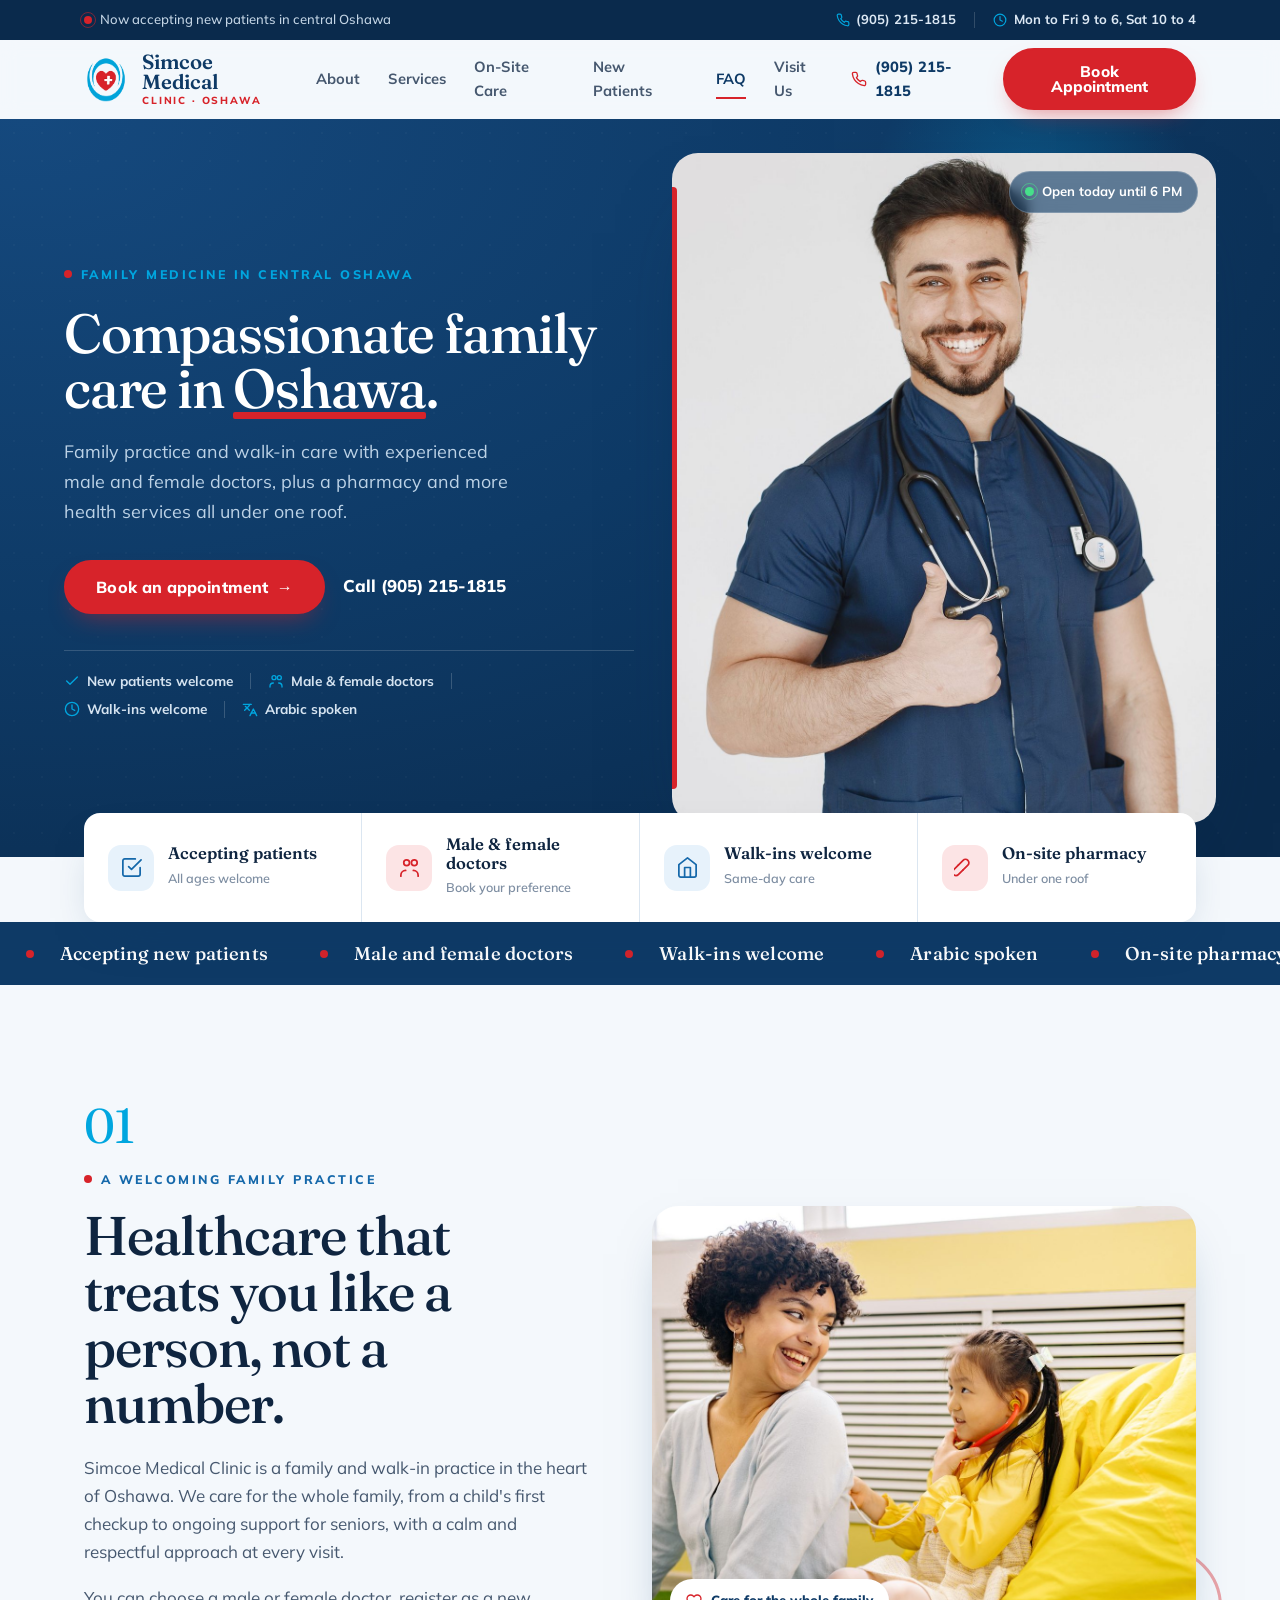
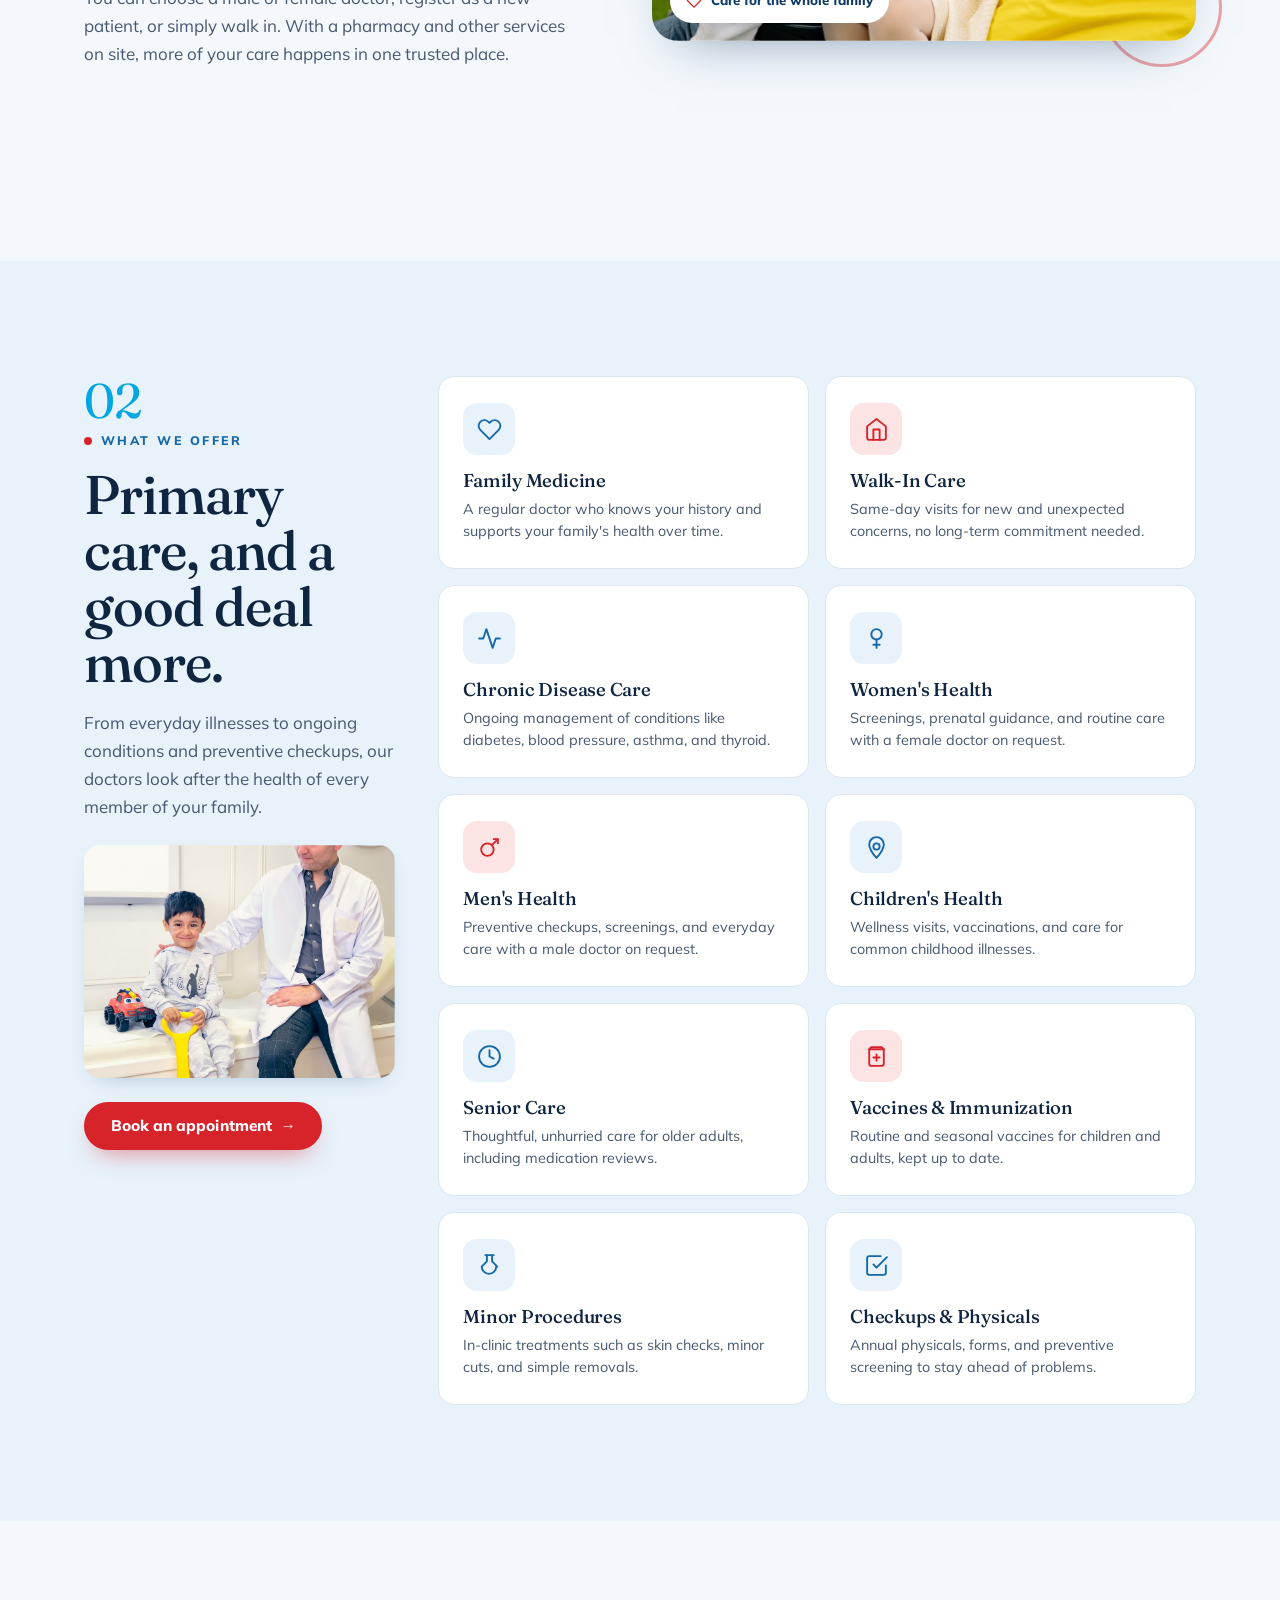
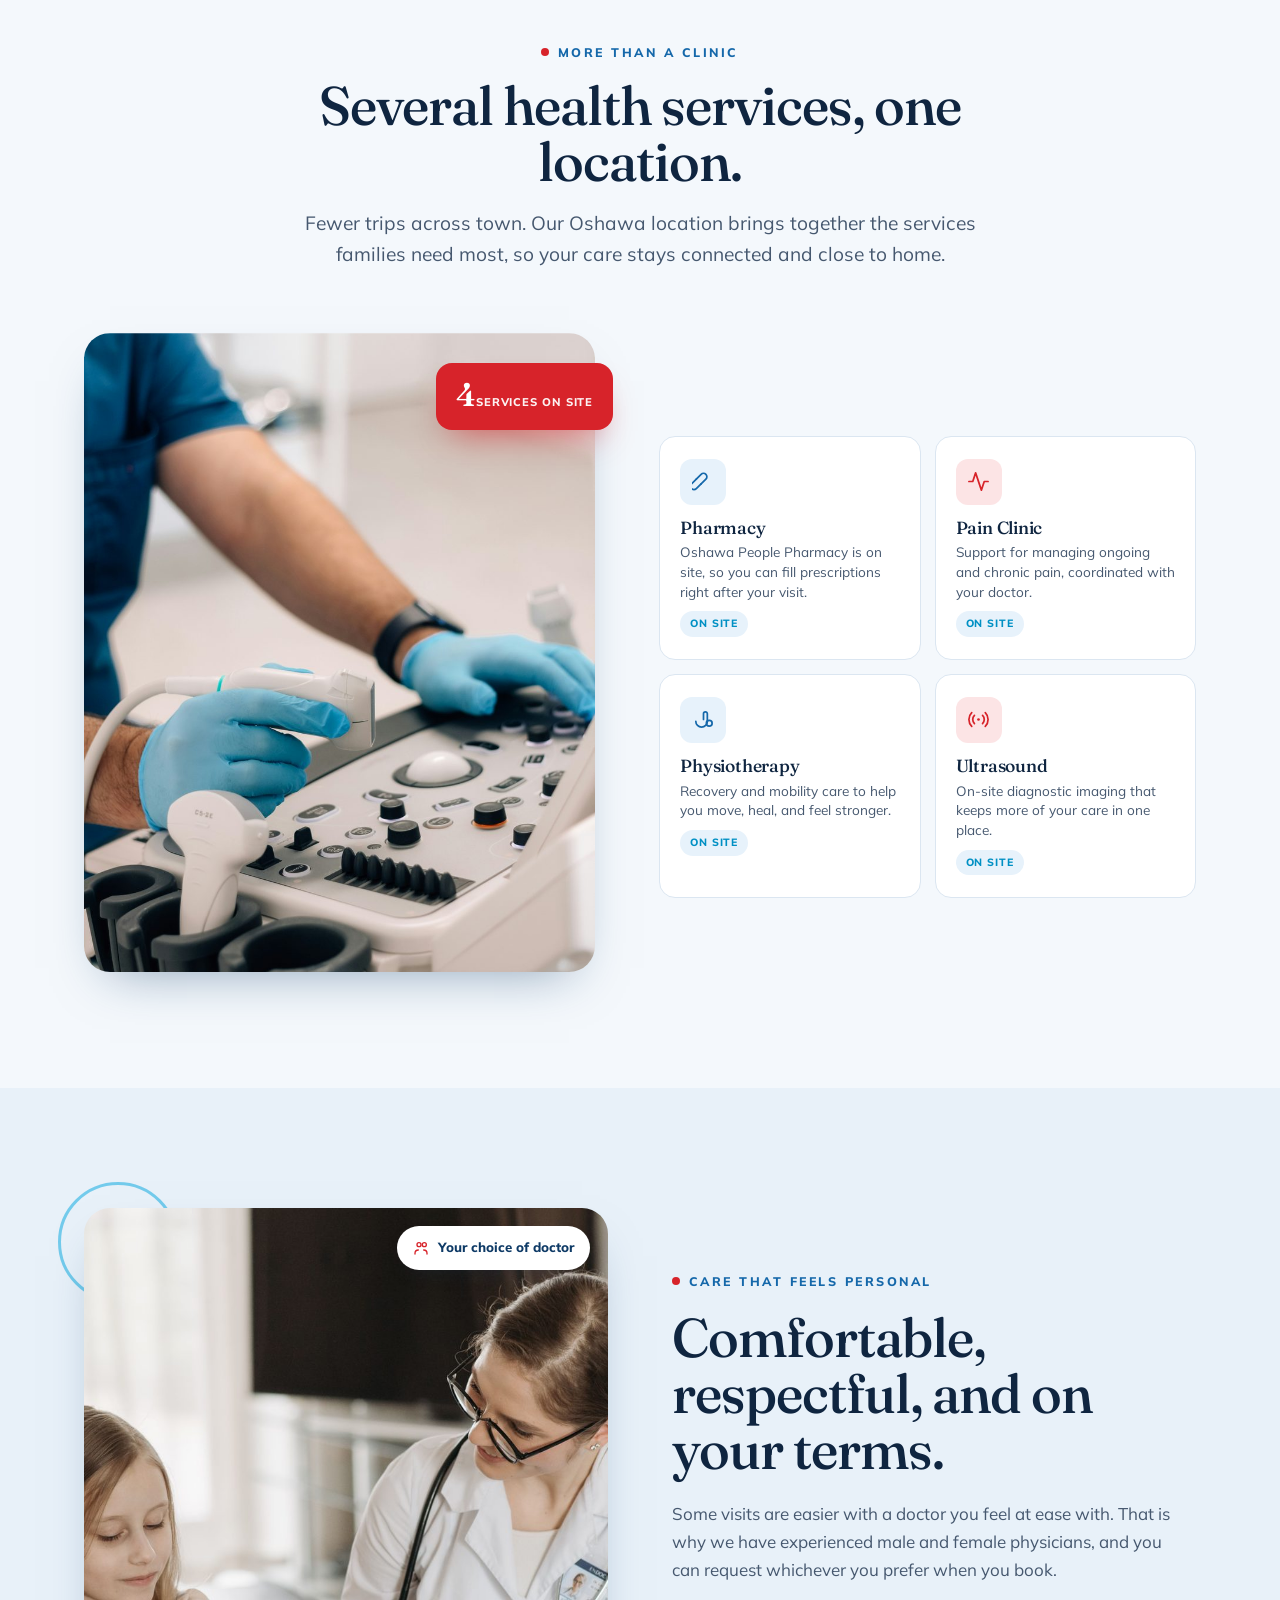
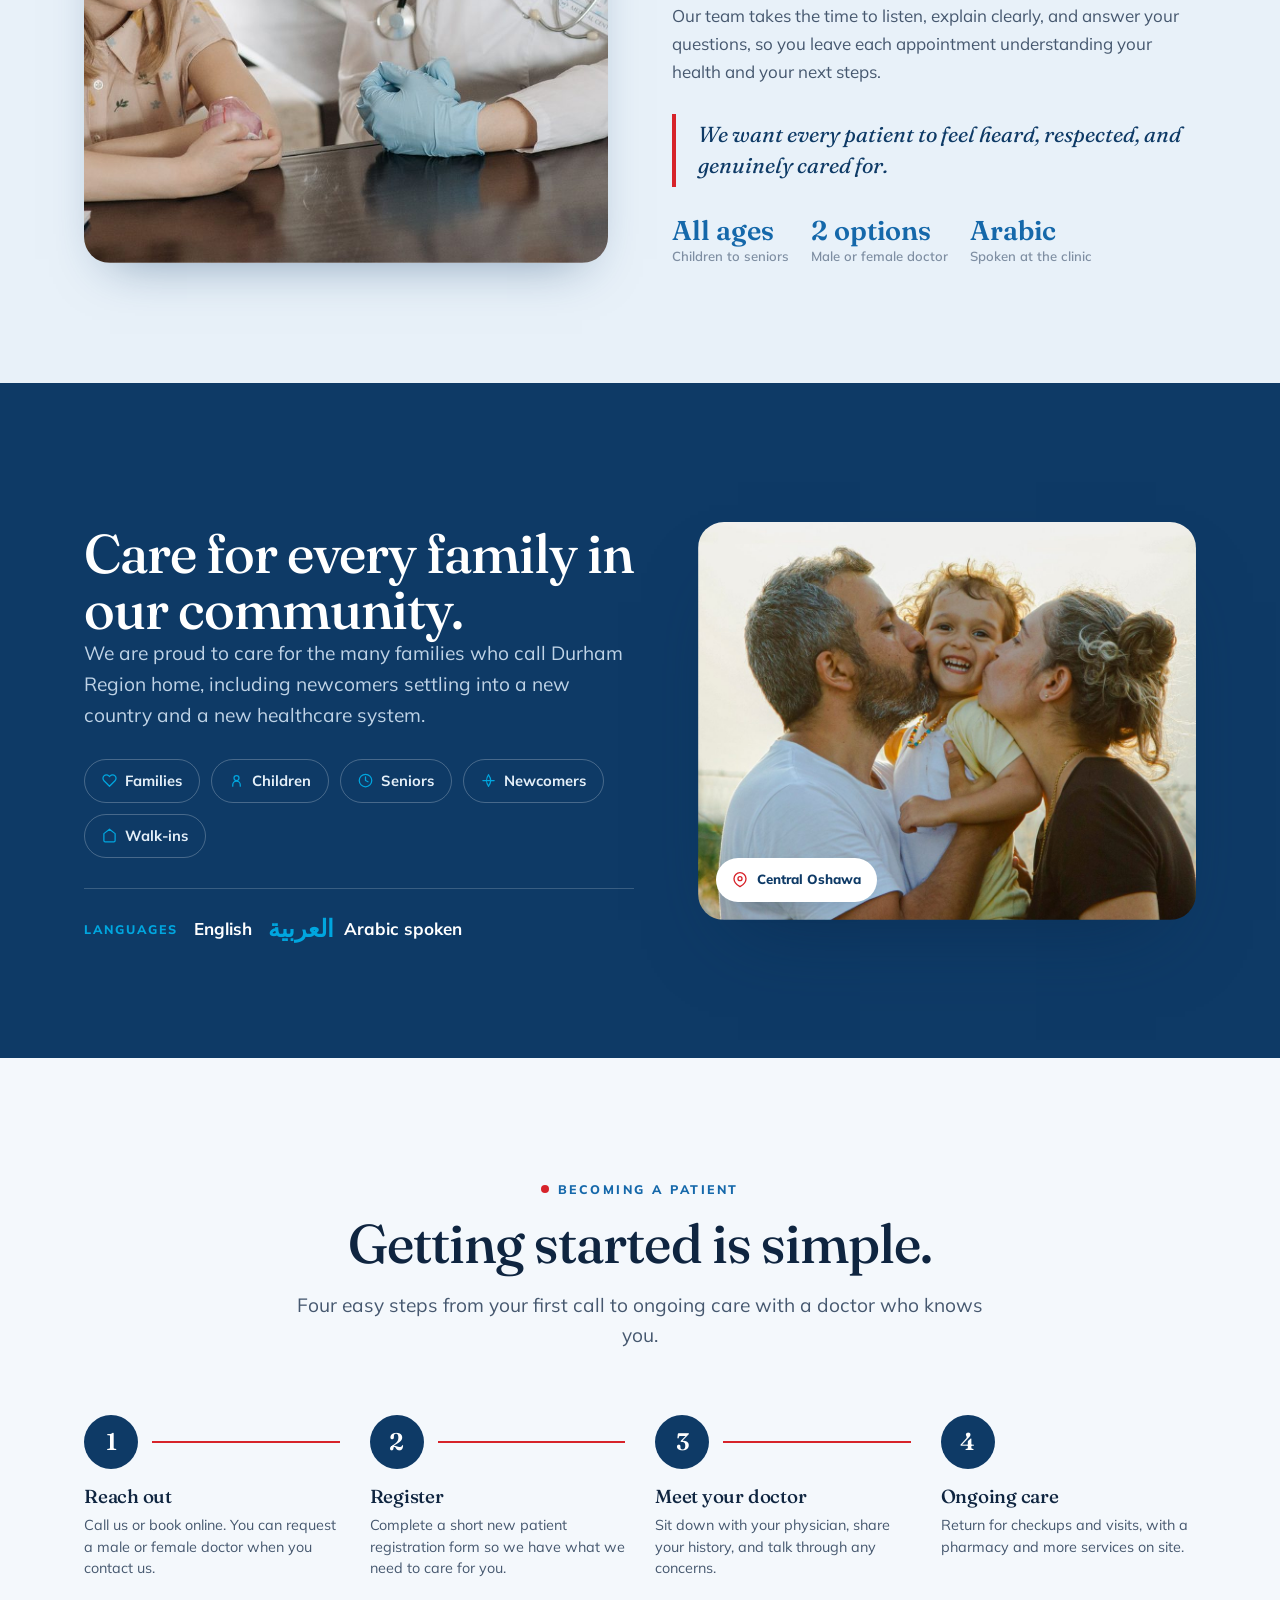
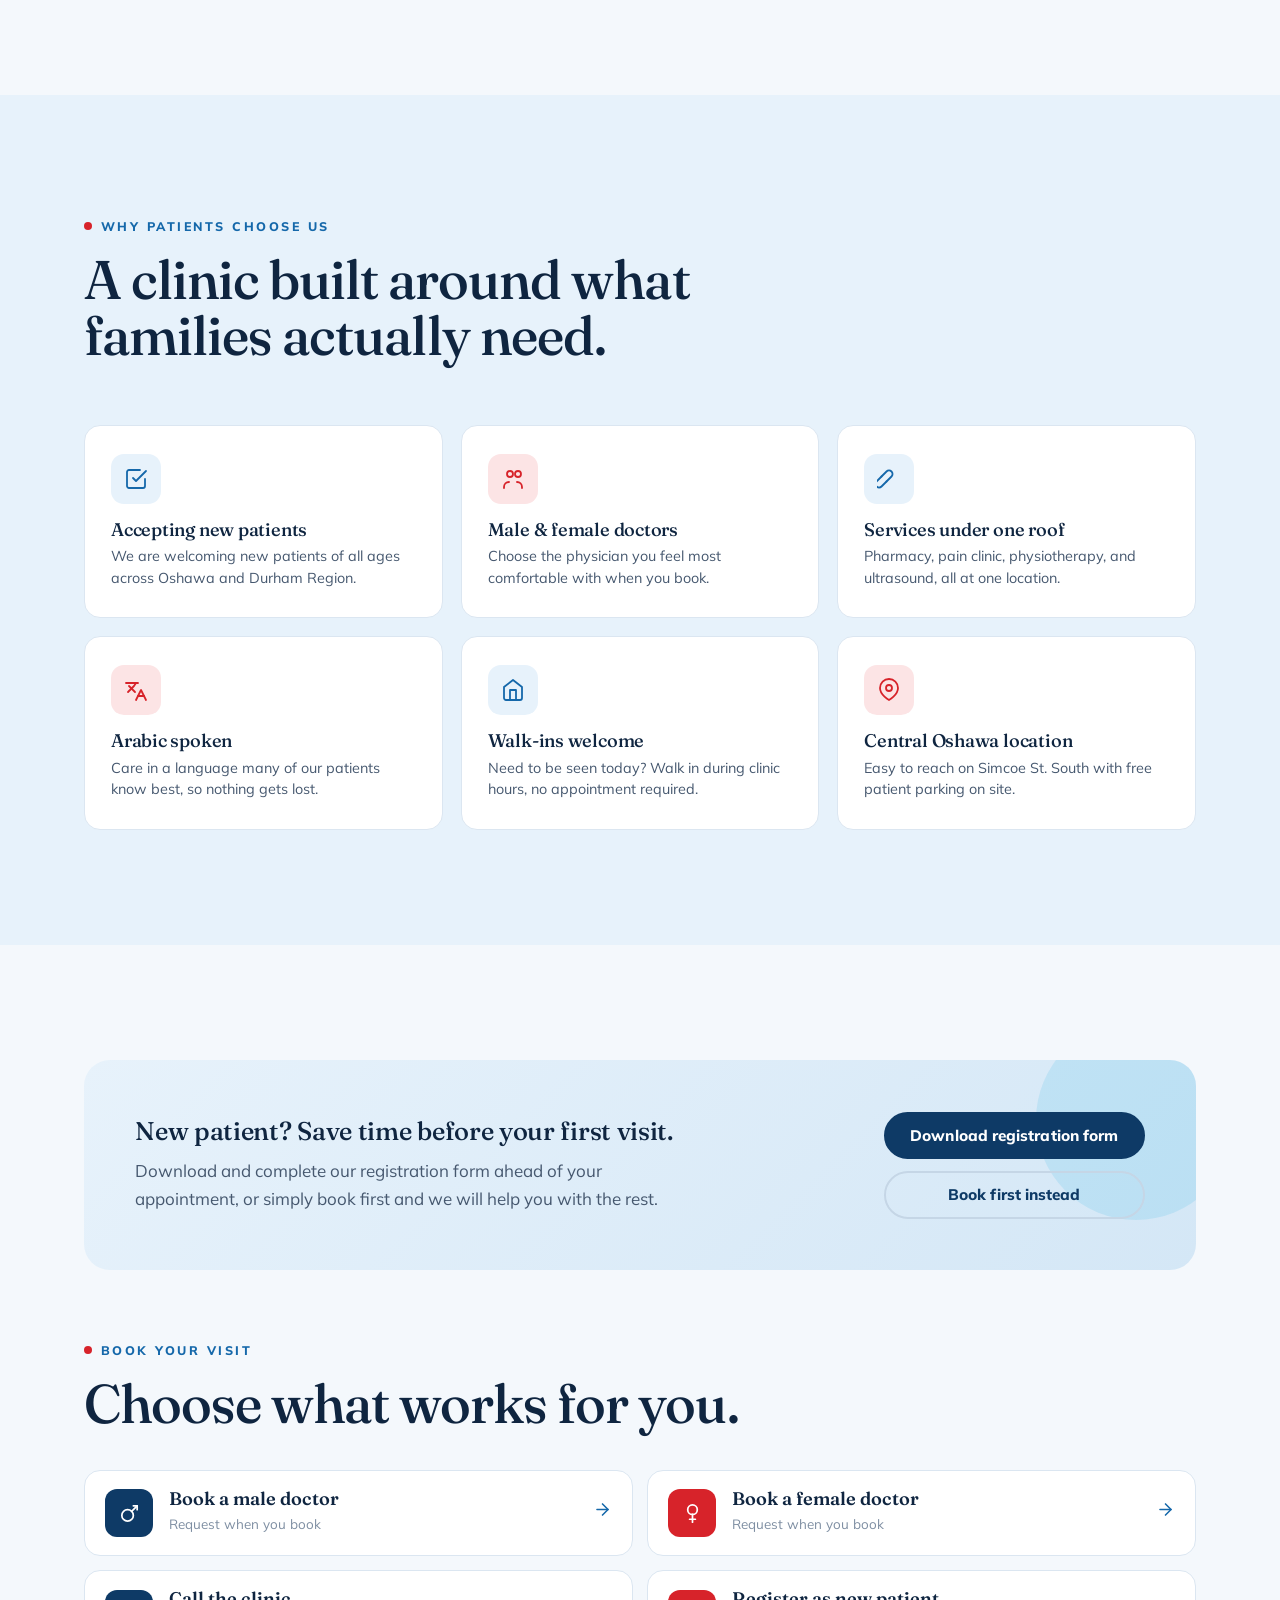
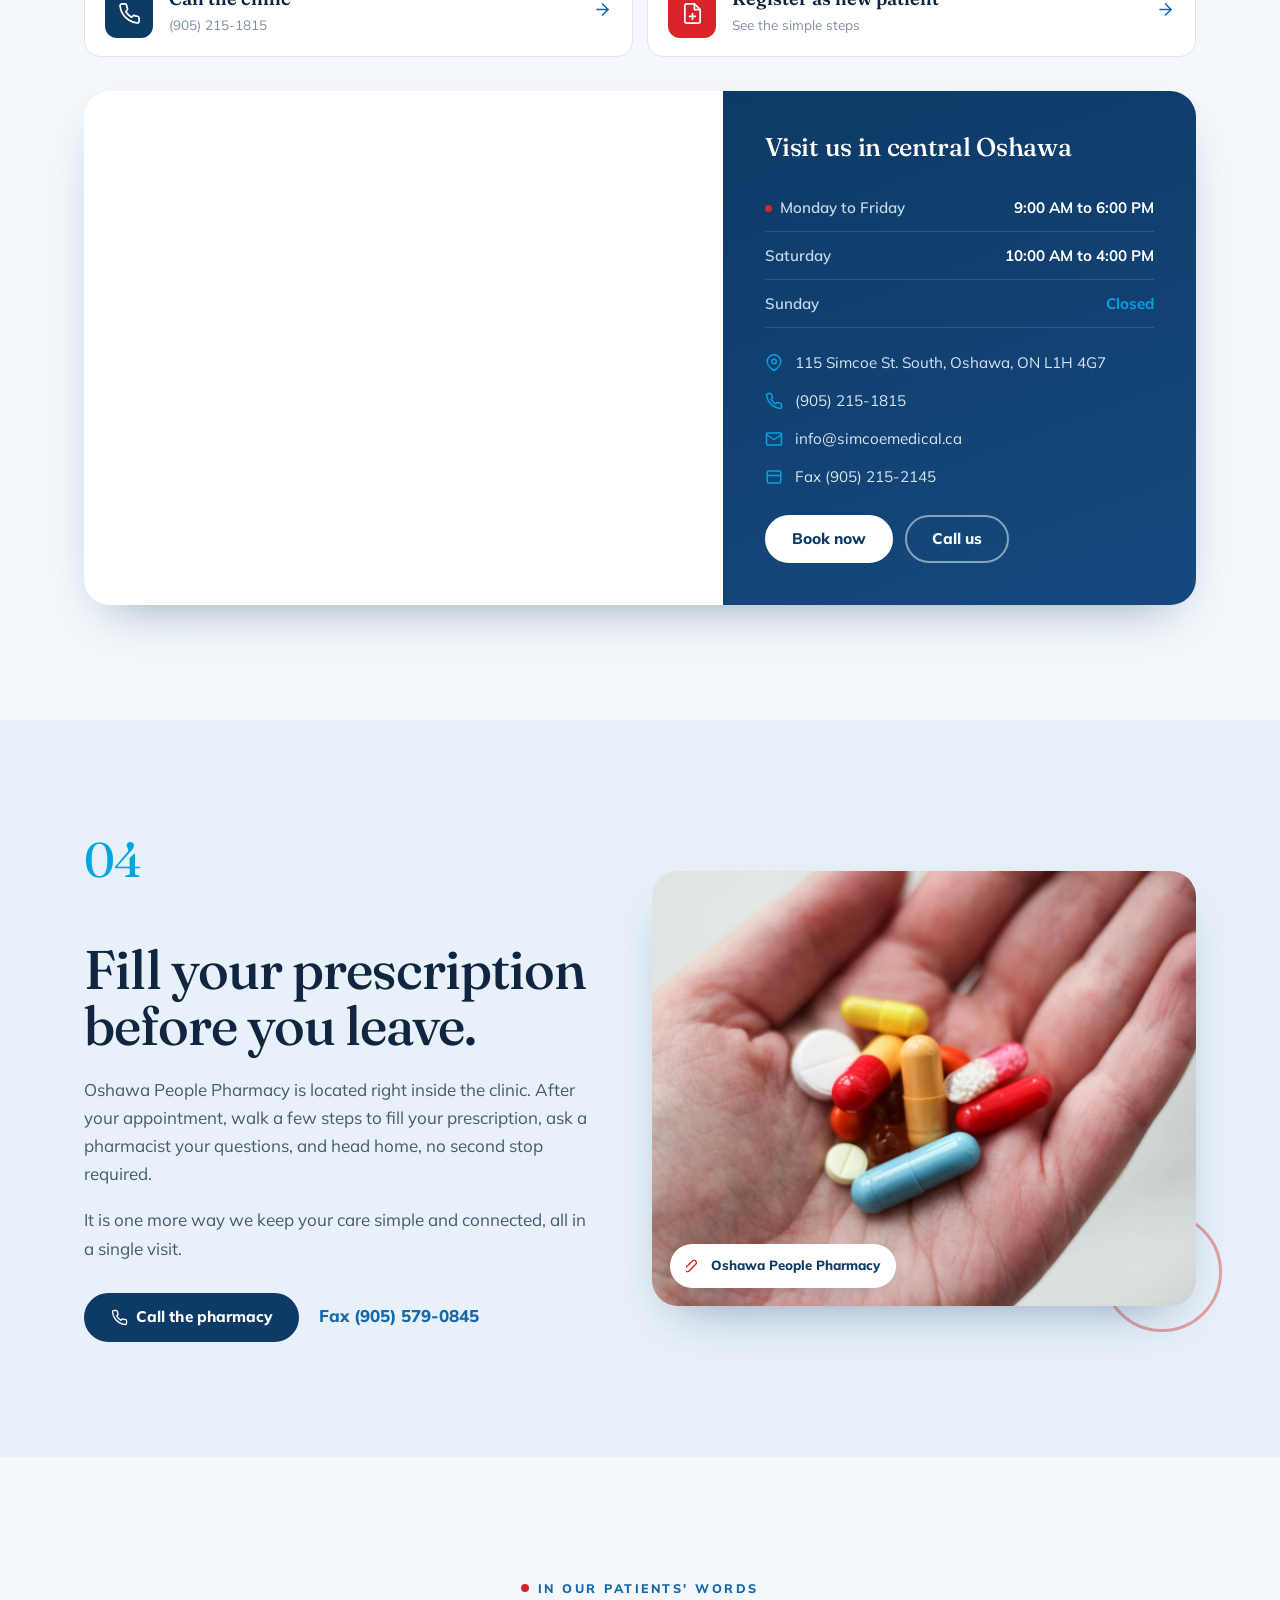
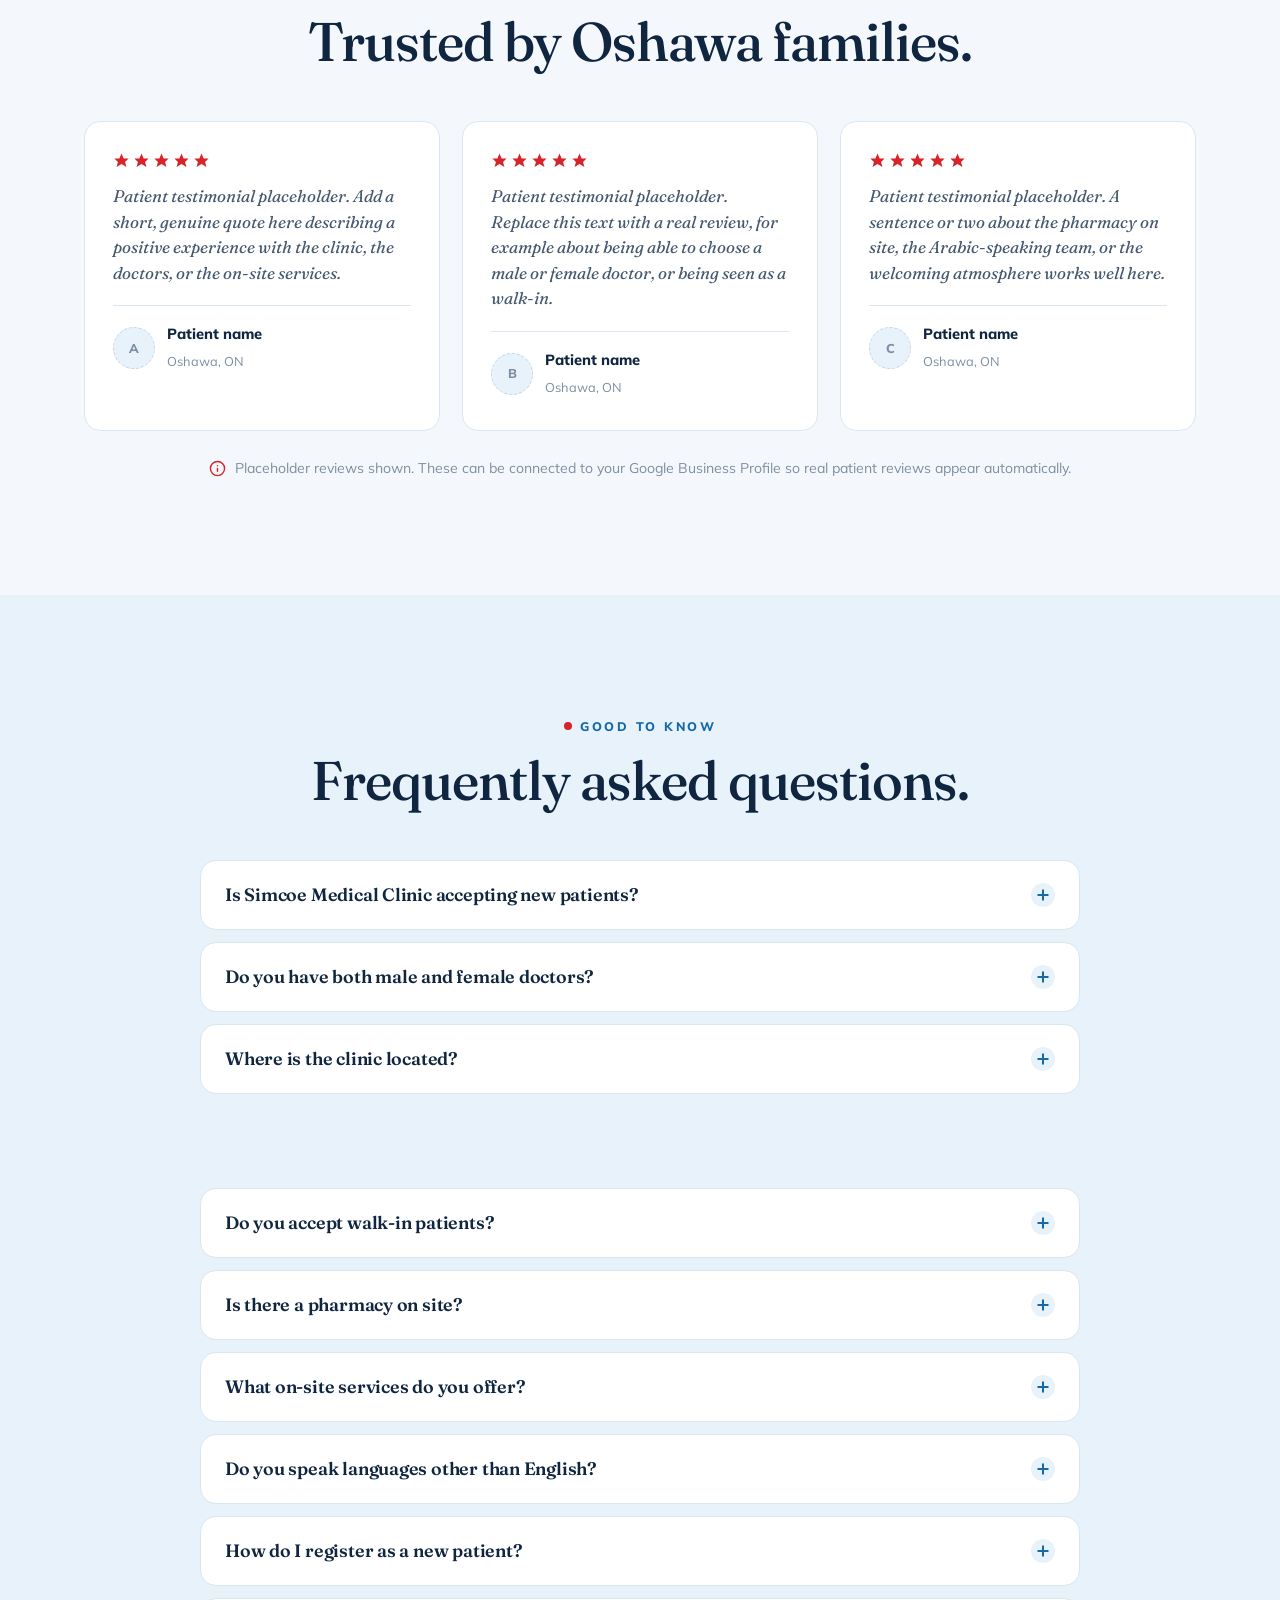
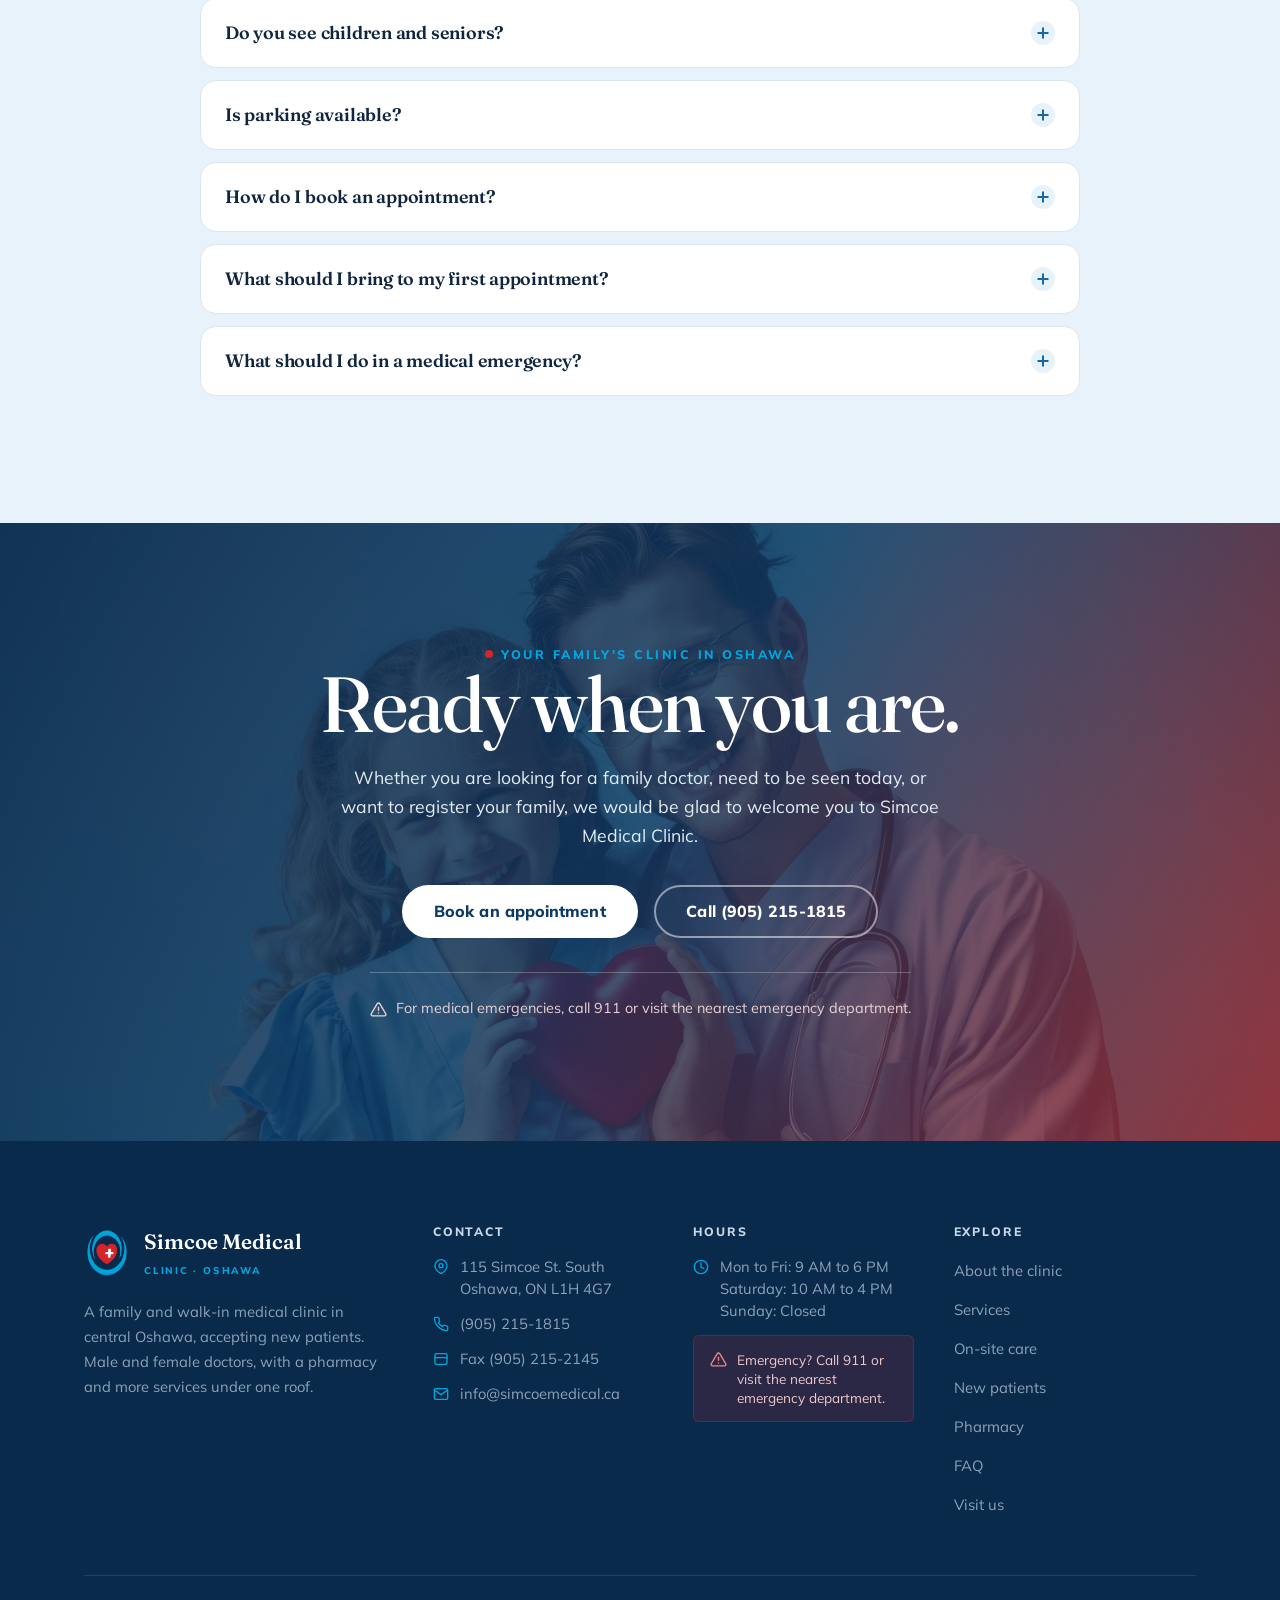
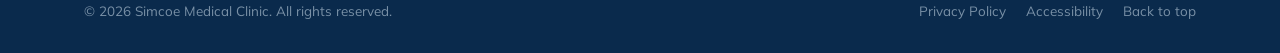
==== index.html @ b2ddb72a "Add files via upload" ====
<!DOCTYPE html>
<html lang="en">
<head>
<meta charset="UTF-8">
<meta name="viewport" content="width=device-width, initial-scale=1.0">
<title>Simcoe Medical Clinic | Family Doctors and Walk-In Care in Central Oshawa</title>
<meta name="description" content="Simcoe Medical Clinic in central Oshawa is accepting new patients. Family practice and walk-in care with male and female doctors, an on-site pharmacy, pain clinic, physiotherapy, and ultrasound. Arabic spoken. Book today.">
<meta name="keywords" content="family doctor Oshawa, walk-in clinic Oshawa, accepting new patients Oshawa, female doctor Oshawa, Arabic speaking doctor Oshawa, medical clinic Oshawa, Simcoe Medical Clinic">
<meta name="theme-color" content="#0E3A66">
<link rel="canonical" href="https://www.simcoemedical.ca/">

<meta property="og:type" content="website">
<meta property="og:title" content="Simcoe Medical Clinic | Family and Walk-In Care in Central Oshawa">
<meta property="og:description" content="Accepting new patients in central Oshawa. Male and female family doctors, walk-in care, and on-site pharmacy, pain clinic, physiotherapy, and ultrasound.">
<meta property="og:url" content="https://www.simcoemedical.ca/">
<meta property="og:image" content="https://www.simcoemedical.ca/og-image.jpg">
<meta property="og:site_name" content="Simcoe Medical Clinic">
<meta name="twitter:card" content="summary_large_image">
<meta name="twitter:title" content="Simcoe Medical Clinic | Central Oshawa">
<meta name="twitter:description" content="Family and walk-in care with male and female doctors in central Oshawa. Now accepting new patients.">
<meta name="twitter:image" content="https://www.simcoemedical.ca/og-image.jpg">

<link rel="icon" href="logo.png" type="image/png">
<link rel="apple-touch-icon" href="logo.png">

<link rel="preconnect" href="https://fonts.googleapis.com">
<link rel="preconnect" href="https://fonts.gstatic.com" crossorigin>
<link href="https://fonts.googleapis.com/css2?family=Fraunces:ital,opsz,wght@0,9..144,400;0,9..144,500;0,9..144,600;0,9..144,700;1,9..144,400;1,9..144,500&family=Mulish:wght@400;500;600;700;800&display=swap" rel="stylesheet">
<link rel="stylesheet" href="styles.css">

<script type="application/ld+json">
{
  "@context":"https://schema.org",
  "@type":"MedicalClinic",
  "name":"Simcoe Medical Clinic",
  "url":"https://www.simcoemedical.ca/",
  "logo":"https://www.simcoemedical.ca/logo.png",
  "image":"https://www.simcoemedical.ca/og-image.jpg",
  "description":"Family practice and walk-in medical clinic in central Oshawa, Ontario, accepting new patients. Male and female doctors, on-site pharmacy, pain clinic, physiotherapy, and ultrasound. Arabic spoken.",
  "telephone":"+1-905-215-1815",
  "faxNumber":"+1-905-215-2145",
  "email":"info@simcoemedical.ca",
  "address":{"@type":"PostalAddress","streetAddress":"115 Simcoe St. South","addressLocality":"Oshawa","addressRegion":"ON","postalCode":"L1H 4G7","addressCountry":"CA"},
  "geo":{"@type":"GeoCoordinates","latitude":43.8944401,"longitude":-78.8622397},
  "areaServed":["Oshawa","Whitby","Bowmanville","Courtice","Durham Region"],
  "availableLanguage":["English","Arabic"],
  "openingHoursSpecification":[
    {"@type":"OpeningHoursSpecification","dayOfWeek":["Monday","Tuesday","Wednesday","Thursday","Friday"],"opens":"09:00","closes":"18:00"},
    {"@type":"OpeningHoursSpecification","dayOfWeek":"Saturday","opens":"10:00","closes":"16:00"}
  ],
  "availableService":[
    {"@type":"MedicalProcedure","name":"Family Practice"},
    {"@type":"MedicalProcedure","name":"Walk-In Care"},
    {"@type":"MedicalProcedure","name":"On-Site Pharmacy"},
    {"@type":"MedicalProcedure","name":"Pain Clinic"},
    {"@type":"MedicalProcedure","name":"Physiotherapy"},
    {"@type":"MedicalProcedure","name":"Ultrasound"}
  ]
}
</script>
<script type="application/ld+json">
{
  "@context":"https://schema.org",
  "@type":"BreadcrumbList",
  "itemListElement":[
    {"@type":"ListItem","position":1,"name":"Home","item":"https://www.simcoemedical.ca/"},
    {"@type":"ListItem","position":2,"name":"Services","item":"https://www.simcoemedical.ca/#services"},
    {"@type":"ListItem","position":3,"name":"New Patients","item":"https://www.simcoemedical.ca/#new-patients"},
    {"@type":"ListItem","position":4,"name":"Contact","item":"https://www.simcoemedical.ca/#contact"}
  ]
}
</script>
<script type="application/ld+json">
{
  "@context":"https://schema.org",
  "@type":"FAQPage",
  "mainEntity":[
    {"@type":"Question","name":"Is Simcoe Medical Clinic accepting new patients?","acceptedAnswer":{"@type":"Answer","text":"Yes. We are currently accepting new patients of all ages in central Oshawa, including families, children, seniors, and newcomers. You can register by phone or through our online booking."}},
    {"@type":"Question","name":"Do you have both male and female doctors?","acceptedAnswer":{"@type":"Answer","text":"Yes. We have experienced male and female doctors, and you can request to book with a male or female physician when you make your appointment."}},
    {"@type":"Question","name":"Where is the clinic located?","acceptedAnswer":{"@type":"Answer","text":"We are located at 115 Simcoe St. South in central Oshawa, Ontario, L1H 4G7, with free patient parking on site."}},
    {"@type":"Question","name":"What are your hours?","acceptedAnswer":{"@type":"Answer","text":"We are open Monday to Friday from 9:00 AM to 6:00 PM and Saturday from 10:00 AM to 4:00 PM. We are closed on Sunday."}},
    {"@type":"Question","name":"Do you accept walk-in patients?","acceptedAnswer":{"@type":"Answer","text":"Yes. We welcome walk-in patients during clinic hours. Booking an appointment is recommended to reduce your wait time, but it is not required."}},
    {"@type":"Question","name":"Is there a pharmacy on site?","acceptedAnswer":{"@type":"Answer","text":"Yes. Oshawa People Pharmacy is located inside the clinic, so you can fill prescriptions right after your appointment without a second trip."}},
    {"@type":"Question","name":"What on-site services do you offer?","acceptedAnswer":{"@type":"Answer","text":"Our location brings together a pharmacy, pain clinic, physiotherapy, and ultrasound alongside family and walk-in care, so much of your care happens in one place."}},
    {"@type":"Question","name":"Do you speak languages other than English?","acceptedAnswer":{"@type":"Answer","text":"Yes. Arabic is spoken at the clinic, which helps many of our newcomer and Arabic-speaking patients feel comfortable and understood."}},
    {"@type":"Question","name":"How do I register as a new patient?","acceptedAnswer":{"@type":"Answer","text":"You can register by calling the clinic, booking online, or completing our new patient registration form. Our team will guide you through the next steps."}},
    {"@type":"Question","name":"Do you see children and seniors?","acceptedAnswer":{"@type":"Answer","text":"Yes. We provide care for the whole family, from children and teens to adults and seniors."}},
    {"@type":"Question","name":"Is parking available?","acceptedAnswer":{"@type":"Answer","text":"Yes. Free patient parking is available on site at our central Oshawa location."}},
    {"@type":"Question","name":"How do I book an appointment?","acceptedAnswer":{"@type":"Answer","text":"You can book by calling (905) 215-1815 or by using our online booking. You can request a male or female doctor when you book."}},
    {"@type":"Question","name":"What should I bring to my first appointment?","acceptedAnswer":{"@type":"Answer","text":"Please bring your health card, a piece of photo identification, and a list of any medications you currently take. If you have recent test results or records, bring those as well."}},
    {"@type":"Question","name":"What should I do in a medical emergency?","acceptedAnswer":{"@type":"Answer","text":"For medical emergencies, call 911 or visit the nearest emergency department. Our clinic provides family and walk-in care and is not an emergency facility."}}
  ]
}
</script>
</head>
<body>

<div class="scroll-prog" id="scrollProg"></div>

<!-- TOP RIBBON -->
<div class="ribbon">
  <div class="wrap">
    <span class="r-left"><span class="dot"></span> Now accepting new patients in central Oshawa</span>
    <span class="r-right">
      <a href="tel:+19052151815"><svg viewBox="0 0 24 24" fill="none" stroke="currentColor" stroke-width="2" stroke-linecap="round" stroke-linejoin="round"><path d="M22 16.92v3a2 2 0 0 1-2.18 2 19.79 19.79 0 0 1-8.63-3.07 19.5 19.5 0 0 1-6-6 19.79 19.79 0 0 1-3.07-8.67A2 2 0 0 1 4.11 2h3a2 2 0 0 1 2 1.72c.13.96.36 1.9.7 2.81a2 2 0 0 1-.45 2.11L8.09 9.91a16 16 0 0 0 6 6l1.27-1.27a2 2 0 0 1 2.11-.45c.91.34 1.85.57 2.81.7A2 2 0 0 1 22 16.92z"/></svg>(905) 215-1815</a>
      <span class="sep"></span>
      <a href="#contact"><svg viewBox="0 0 24 24" fill="none" stroke="currentColor" stroke-width="2" stroke-linecap="round" stroke-linejoin="round"><circle cx="12" cy="12" r="10"/><polyline points="12 6 12 12 16 14"/></svg>Mon to Fri 9 to 6, Sat 10 to 4</a>
    </span>
  </div>
</div>

<!-- HEADER -->
<header class="header" id="header">
  <div class="wrap">
    <div class="bar">
      <a href="#top" class="brand" aria-label="Simcoe Medical Clinic home">
        <img src="logo.png" alt="Simcoe Medical Clinic logo" width="46" height="46">
        <span class="bk"><b>Simcoe Medical</b><span>Clinic &middot; Oshawa</span></span>
      </a>
      <nav class="nav" aria-label="Primary">
        <a href="#about">About</a>
        <a href="#services">Services</a>
        <a href="#on-site">On-Site Care</a>
        <a href="#new-patients">New Patients</a>
        <a href="#faq">FAQ</a>
        <a href="#contact">Visit Us</a>
      </nav>
      <div class="header-cta">
        <a href="tel:+19052151815" class="callnum"><svg viewBox="0 0 24 24" fill="none" stroke="currentColor" stroke-width="2" stroke-linecap="round" stroke-linejoin="round"><path d="M22 16.92v3a2 2 0 0 1-2.18 2 19.79 19.79 0 0 1-8.63-3.07 19.5 19.5 0 0 1-6-6 19.79 19.79 0 0 1-3.07-8.67A2 2 0 0 1 4.11 2h3a2 2 0 0 1 2 1.72c.13.96.36 1.9.7 2.81a2 2 0 0 1-.45 2.11L8.09 9.91a16 16 0 0 0 6 6l1.27-1.27a2 2 0 0 1 2.11-.45c.91.34 1.85.57 2.81.7A2 2 0 0 1 22 16.92z"/></svg>(905) 215-1815</a>
        <a href="https://app.avaros.ca/av/weblink/simcoe" target="_blank" rel="noopener" class="btn btn--red">Book Appointment</a>
      </div>
      <button class="burger" id="burger" aria-label="Open menu" aria-expanded="false" aria-controls="mobileMenu"><span></span></button>
    </div>
  </div>
</header>

<!-- MOBILE MENU -->
<div class="mobile-menu" id="mobileMenu">
  <span class="eyebrow mm-eyebrow">Menu</span>
  <nav aria-label="Mobile">
    <a href="#about" data-close>About <span>01</span></a>
    <a href="#services" data-close>Services <span>02</span></a>
    <a href="#on-site" data-close>On-Site Care <span>03</span></a>
    <a href="#new-patients" data-close>New Patients <span>04</span></a>
    <a href="#faq" data-close>FAQ <span>05</span></a>
    <a href="#contact" data-close>Visit Us <span>06</span></a>
  </nav>
  <div class="mm-actions">
    <a href="https://app.avaros.ca/av/weblink/simcoe" target="_blank" rel="noopener" class="btn btn--red btn--block" data-close>Book Appointment</a>
    <a href="tel:+19052151815" class="btn btn--outline btn--block">Call (905) 215-1815</a>
    <div class="mm-contact">115 Simcoe St. South, Oshawa, ON<br><a href="mailto:info@simcoemedical.ca">info@simcoemedical.ca</a></div>
  </div>
</div>

<main id="top">

<!-- HERO -->
<section class="hero">
  <div class="hero-inner">
    <div class="hero-panel">
      <div class="hero-content">
        <span class="eyebrow reveal">Family Medicine in Central Oshawa</span>
        <h1 class="display reveal reveal-d1"><span class="ln">Compassionate family</span><span class="ln">care in <span class="uline">Oshawa</span>.</span></h1>
        <p class="hero-lead reveal reveal-d2">Family practice and walk-in care with experienced male and female doctors, plus a pharmacy and more health services all under one roof.</p>
        <div class="hero-actions reveal reveal-d3">
          <a href="https://app.avaros.ca/av/weblink/simcoe" target="_blank" rel="noopener" class="btn btn--red btn--lg">Book an appointment <span class="arrow" aria-hidden="true">&rarr;</span></a>
          <a href="tel:+19052151815" class="tlink tlink--light">Call (905) 215-1815</a>
        </div>
        <div class="hero-trust reveal reveal-d4">
          <span class="ht"><svg viewBox="0 0 24 24" fill="none" stroke="currentColor" stroke-width="2" stroke-linecap="round" stroke-linejoin="round"><polyline points="20 6 9 17 4 12"/></svg>New patients welcome</span>
          <span class="ht"><svg viewBox="0 0 24 24" fill="none" stroke="currentColor" stroke-width="2" stroke-linecap="round" stroke-linejoin="round"><circle cx="9" cy="7" r="3"/><circle cx="17" cy="7" r="3"/><path d="M3 21v-1a5 5 0 0 1 5-5"/><path d="M21 21v-1a5 5 0 0 0-5-5"/></svg>Male &amp; female doctors</span>
          <span class="ht"><svg viewBox="0 0 24 24" fill="none" stroke="currentColor" stroke-width="2" stroke-linecap="round" stroke-linejoin="round"><circle cx="12" cy="12" r="10"/><polyline points="12 6 12 12 16 14"/></svg>Walk-ins welcome</span>
          <span class="ht"><svg viewBox="0 0 24 24" fill="none" stroke="currentColor" stroke-width="2" stroke-linecap="round" stroke-linejoin="round"><path d="M5 8l6 6"/><path d="M4 14l6-6 2-3"/><path d="M2 5h12"/><path d="M22 22l-5-10-5 10"/><path d="M14 18h6"/></svg>Arabic spoken</span>
        </div>
      </div>
    </div>
    <div class="hero-media reveal-s">
      <img src="images/hero.jpg" alt="Friendly doctor in scrubs smiling and welcoming new patients" fetchpriority="high" width="1200" height="1500">
      <span class="hero-badge"><span class="pulse"></span> Open today until 6 PM</span>
    </div>
  </div>
</section>

<!-- STATS BAR -->
<div class="hero-stats">
  <div class="hero-stats-inner reveal-s">
    <div class="hs"><span class="hs-ic"><svg viewBox="0 0 24 24" fill="none" stroke="currentColor" stroke-width="1.8" stroke-linecap="round" stroke-linejoin="round"><path d="M9 11l3 3L22 4"/><path d="M21 12v7a2 2 0 0 1-2 2H5a2 2 0 0 1-2-2V5a2 2 0 0 1 2-2h11"/></svg></span><div><b>Accepting patients</b><span>All ages welcome</span></div></div>
    <div class="hs"><span class="hs-ic"><svg viewBox="0 0 24 24" fill="none" stroke="currentColor" stroke-width="1.8" stroke-linecap="round" stroke-linejoin="round"><circle cx="9" cy="7" r="3"/><circle cx="17" cy="7" r="3"/><path d="M3 21v-1a5 5 0 0 1 5-5"/><path d="M21 21v-1a5 5 0 0 0-5-5"/></svg></span><div><b>Male &amp; female doctors</b><span>Book your preference</span></div></div>
    <div class="hs"><span class="hs-ic"><svg viewBox="0 0 24 24" fill="none" stroke="currentColor" stroke-width="1.8" stroke-linecap="round" stroke-linejoin="round"><path d="M3 9l9-7 9 7v11a2 2 0 0 1-2 2H5a2 2 0 0 1-2-2z"/><path d="M9 22V12h6v10"/></svg></span><div><b>Walk-ins welcome</b><span>Same-day care</span></div></div>
    <div class="hs"><span class="hs-ic"><svg viewBox="0 0 24 24" fill="none" stroke="currentColor" stroke-width="1.8" stroke-linecap="round" stroke-linejoin="round"><path d="M4.5 9.5l5-5a3.5 3.5 0 0 1 5 5l-5 5"/><path d="M9.5 14.5l-5 5a3.5 3.5 0 0 1-5-5l5-5"/></svg></span><div><b>On-site pharmacy</b><span>Under one roof</span></div></div>
  </div>
</div>

<!-- MARQUEE -->
<div class="marquee" aria-hidden="true">
  <div class="marquee-track">
    <span class="mi">Accepting new patients</span><span class="mi">Male and female doctors</span><span class="mi">Walk-ins welcome</span><span class="mi">Arabic spoken</span><span class="mi">On-site pharmacy</span><span class="mi">Central Oshawa</span><span class="mi">Free parking</span>
    <span class="mi">Accepting new patients</span><span class="mi">Male and female doctors</span><span class="mi">Walk-ins welcome</span><span class="mi">Arabic spoken</span><span class="mi">On-site pharmacy</span><span class="mi">Central Oshawa</span><span class="mi">Free parking</span>
  </div>
</div>

<!-- ABOUT -->
<section class="section" id="about">
  <div class="wrap">
    <div class="split split--wide-media">
      <div class="split-copy">
        <span class="index reveal">01</span>
        <span class="eyebrow reveal">A welcoming family practice</span>
        <h2 class="h-xl reveal reveal-d1">Healthcare that treats you like a person, not a number.</h2>
        <p class="reveal reveal-d2">Simcoe Medical Clinic is a family and walk-in practice in the heart of Oshawa. We care for the whole family, from a child's first checkup to ongoing support for seniors, with a calm and respectful approach at every visit.</p>
        <p class="reveal reveal-d3">You can choose a male or female doctor, register as a new patient, or simply walk in. With a pharmacy and other services on site, more of your care happens in one trusted place.</p>
        <div class="split-cta reveal reveal-d4">
          <a href="#booking" class="btn btn--navy">Become a patient <span class="arrow" aria-hidden="true">&rarr;</span></a>
          <a href="#services" class="tlink">See our services <svg viewBox="0 0 24 24" fill="none" stroke="currentColor" stroke-width="2" stroke-linecap="round" stroke-linejoin="round"><line x1="5" y1="12" x2="19" y2="12"/><polyline points="12 5 19 12 12 19"/></svg></a>
        </div>
      </div>
      <div class="media-wrap deco br reveal-r">
        <div class="media-frame img-reveal"><img src="images/welcome.jpg" alt="A doctor smiling warmly with a young patient" loading="lazy" width="1400" height="933"></div>
        <span class="media-tag bl"><svg viewBox="0 0 24 24" fill="none" stroke="currentColor" stroke-width="2" stroke-linecap="round" stroke-linejoin="round"><path d="M20.84 4.61a5.5 5.5 0 0 0-7.78 0L12 5.67l-1.06-1.06a5.5 5.5 0 0 0-7.78 7.78L12 21.23l8.84-8.84a5.5 5.5 0 0 0 0-7.78z"/></svg>Care for the whole family</span>
      </div>
    </div>
  </div>
</section>

<!-- SERVICES -->
<section class="section bg-soft" id="services">
  <div class="wrap">
    <div class="svc-layout">
      <div class="svc-intro">
        <span class="index reveal">02</span>
        <span class="eyebrow reveal">What we offer</span>
        <h2 class="h-xl reveal reveal-d1">Primary care, and a good deal more.</h2>
        <p class="reveal reveal-d2">From everyday illnesses to ongoing conditions and preventive checkups, our doctors look after the health of every member of your family.</p>
        <div class="svc-intro-img img-reveal reveal-s"><img src="images/clinic.jpg" alt="A doctor seeing a young patient in a bright clinic room" loading="lazy" width="933" height="1400"></div>
        <a href="https://app.avaros.ca/av/weblink/simcoe" target="_blank" rel="noopener" class="btn btn--red reveal reveal-d3">Book an appointment <span class="arrow" aria-hidden="true">&rarr;</span></a>
      </div>
      <div class="svc-grid">
        <article class="svc reveal reveal-d1"><span class="svc-ic"><svg viewBox="0 0 24 24" fill="none" stroke="currentColor" stroke-width="1.8" stroke-linecap="round" stroke-linejoin="round"><path d="M20.84 4.61a5.5 5.5 0 0 0-7.78 0L12 5.67l-1.06-1.06a5.5 5.5 0 0 0-7.78 7.78L12 21.23l8.84-8.84a5.5 5.5 0 0 0 0-7.78z"/></svg></span><h3>Family Medicine</h3><p>A regular doctor who knows your history and supports your family's health over time.</p></article>
        <article class="svc reveal reveal-d2"><span class="svc-ic"><svg viewBox="0 0 24 24" fill="none" stroke="currentColor" stroke-width="1.8" stroke-linecap="round" stroke-linejoin="round"><path d="M3 9l9-7 9 7v11a2 2 0 0 1-2 2H5a2 2 0 0 1-2-2z"/><path d="M9 22V12h6v10"/></svg></span><h3>Walk-In Care</h3><p>Same-day visits for new and unexpected concerns, no long-term commitment needed.</p></article>
        <article class="svc reveal reveal-d1"><span class="svc-ic"><svg viewBox="0 0 24 24" fill="none" stroke="currentColor" stroke-width="1.8" stroke-linecap="round" stroke-linejoin="round"><path d="M22 12h-4l-3 9L9 3l-3 9H2"/></svg></span><h3>Chronic Disease Care</h3><p>Ongoing management of conditions like diabetes, blood pressure, asthma, and thyroid.</p></article>
        <article class="svc reveal reveal-d2"><span class="svc-ic"><svg viewBox="0 0 24 24" fill="none" stroke="currentColor" stroke-width="1.8" stroke-linecap="round" stroke-linejoin="round"><circle cx="12" cy="8" r="5"/><path d="M12 13v8"/><path d="M9 18h6"/></svg></span><h3>Women's Health</h3><p>Screenings, prenatal guidance, and routine care with a female doctor on request.</p></article>
        <article class="svc reveal reveal-d1"><span class="svc-ic"><svg viewBox="0 0 24 24" fill="none" stroke="currentColor" stroke-width="1.8" stroke-linecap="round" stroke-linejoin="round"><circle cx="10" cy="14" r="6"/><path d="M14.5 9.5L20 4"/><path d="M16 4h4v4"/></svg></span><h3>Men's Health</h3><p>Preventive checkups, screenings, and everyday care with a male doctor on request.</p></article>
        <article class="svc reveal reveal-d2"><span class="svc-ic"><svg viewBox="0 0 24 24" fill="none" stroke="currentColor" stroke-width="1.8" stroke-linecap="round" stroke-linejoin="round"><path d="M9 11a3 3 0 1 0 6 0 3 3 0 0 0-6 0z"/><path d="M12 2a7 7 0 0 0-7 7c0 5 7 13 7 13s7-8 7-13a7 7 0 0 0-7-7z"/></svg></span><h3>Children's Health</h3><p>Wellness visits, vaccinations, and care for common childhood illnesses.</p></article>
        <article class="svc reveal reveal-d1"><span class="svc-ic"><svg viewBox="0 0 24 24" fill="none" stroke="currentColor" stroke-width="1.8" stroke-linecap="round" stroke-linejoin="round"><circle cx="12" cy="12" r="10"/><path d="M12 6v6l4 2"/></svg></span><h3>Senior Care</h3><p>Thoughtful, unhurried care for older adults, including medication reviews.</p></article>
        <article class="svc reveal reveal-d2"><span class="svc-ic"><svg viewBox="0 0 24 24" fill="none" stroke="currentColor" stroke-width="1.8" stroke-linecap="round" stroke-linejoin="round"><path d="M19 5l-2-2H7L5 5"/><path d="M5 5h14v14a2 2 0 0 1-2 2H7a2 2 0 0 1-2-2z"/><path d="M12 10v6"/><path d="M9 13h6"/></svg></span><h3>Vaccines &amp; Immunization</h3><p>Routine and seasonal vaccines for children and adults, kept up to date.</p></article>
        <article class="svc reveal reveal-d1"><span class="svc-ic"><svg viewBox="0 0 24 24" fill="none" stroke="currentColor" stroke-width="1.8" stroke-linecap="round" stroke-linejoin="round"><path d="M14.5 2v6l5 5"/><path d="M9.5 2v6l-5 5a5 5 0 0 0 14 0"/><path d="M8 2h8"/></svg></span><h3>Minor Procedures</h3><p>In-clinic treatments such as skin checks, minor cuts, and simple removals.</p></article>
        <article class="svc reveal reveal-d2"><span class="svc-ic"><svg viewBox="0 0 24 24" fill="none" stroke="currentColor" stroke-width="1.8" stroke-linecap="round" stroke-linejoin="round"><path d="M9 11l3 3L22 4"/><path d="M21 12v7a2 2 0 0 1-2 2H5a2 2 0 0 1-2-2V5a2 2 0 0 1 2-2h11"/></svg></span><h3>Checkups &amp; Physicals</h3><p>Annual physicals, forms, and preventive screening to stay ahead of problems.</p></article>
      </div>
    </div>
  </div>
</section>

<!-- ON-SITE -->
<section class="section" id="on-site">
  <div class="wrap">
    <div class="section-head center-head reveal" style="margin-bottom:clamp(40px,5vw,64px)">
      <span class="eyebrow center">More than a clinic</span>
      <h2 class="h-xl">Several health services, one location.</h2>
      <p class="lead">Fewer trips across town. Our Oshawa location brings together the services families need most, so your care stays connected and close to home.</p>
    </div>
    <div class="roof">
      <div class="roof-media reveal-l">
        <div class="media-frame img-reveal"><img src="images/diagnostics.jpg" alt="Ultrasound equipment available on site at the clinic" loading="lazy" width="867" height="1300"></div>
        <div class="roof-badge"><span class="n">4</span><span class="l">Services on site</span></div>
      </div>
      <div class="roof-copy">
        <div class="roof-grid">
          <article class="roof-card reveal reveal-d1"><span class="rc-ic"><svg viewBox="0 0 24 24" fill="none" stroke="currentColor" stroke-width="1.8" stroke-linecap="round" stroke-linejoin="round"><path d="M4.5 9.5l5-5a3.5 3.5 0 0 1 5 5l-5 5"/><path d="M9.5 14.5l-5 5a3.5 3.5 0 0 1-5-5l5-5"/></svg></span><h4>Pharmacy</h4><p>Oshawa People Pharmacy is on site, so you can fill prescriptions right after your visit.</p><span class="rc-tag">On site</span></article>
          <article class="roof-card reveal reveal-d2"><span class="rc-ic"><svg viewBox="0 0 24 24" fill="none" stroke="currentColor" stroke-width="1.8" stroke-linecap="round" stroke-linejoin="round"><path d="M22 12h-4l-3 9L9 3l-3 9H2"/></svg></span><h4>Pain Clinic</h4><p>Support for managing ongoing and chronic pain, coordinated with your doctor.</p><span class="rc-tag">On site</span></article>
          <article class="roof-card reveal reveal-d1"><span class="rc-ic"><svg viewBox="0 0 24 24" fill="none" stroke="currentColor" stroke-width="1.8" stroke-linecap="round" stroke-linejoin="round"><path d="M4 14a6 6 0 0 0 12 0V6a2 2 0 0 0-4 0v6"/><circle cx="18" cy="16" r="3"/></svg></span><h4>Physiotherapy</h4><p>Recovery and mobility care to help you move, heal, and feel stronger.</p><span class="rc-tag">On site</span></article>
          <article class="roof-card reveal reveal-d2"><span class="rc-ic"><svg viewBox="0 0 24 24" fill="none" stroke="currentColor" stroke-width="1.8" stroke-linecap="round" stroke-linejoin="round"><path d="M4.93 4.93a10 10 0 0 0 0 14.14"/><path d="M7.76 7.76a6 6 0 0 0 0 8.48"/><circle cx="12" cy="12" r="1.4" fill="currentColor" stroke="none"/><path d="M16.24 7.76a6 6 0 0 1 0 8.48"/><path d="M19.07 4.93a10 10 0 0 1 0 14.14"/></svg></span><h4>Ultrasound</h4><p>On-site diagnostic imaging that keeps more of your care in one place.</p><span class="rc-tag">On site</span></article>
        </div>
      </div>
    </div>
  </div>
</section>

<!-- CARE -->
<section class="section bg-bg2 care" id="care">
  <div class="wrap">
    <div class="split">
      <div class="media-wrap deco tl reveal-l">
        <div class="media-frame tall img-reveal"><img src="images/care.jpg" alt="A doctor listening attentively to a patient and family member" loading="lazy" width="1400" height="935"></div>
        <span class="media-tag tr"><svg viewBox="0 0 24 24" fill="none" stroke="currentColor" stroke-width="2" stroke-linecap="round" stroke-linejoin="round"><circle cx="9" cy="7" r="3"/><circle cx="17" cy="7" r="3"/><path d="M3 21v-1a5 5 0 0 1 5-5"/><path d="M21 21v-1a5 5 0 0 0-5-5"/></svg>Your choice of doctor</span>
      </div>
      <div class="split-copy">
        <span class="index reveal">03</span>
        <span class="eyebrow reveal">Care that feels personal</span>
        <h2 class="h-xl reveal reveal-d1">Comfortable, respectful, and on your terms.</h2>
        <p class="reveal reveal-d2">Some visits are easier with a doctor you feel at ease with. That is why we have experienced male and female physicians, and you can request whichever you prefer when you book.</p>
        <p class="reveal reveal-d3">Our team takes the time to listen, explain clearly, and answer your questions, so you leave each appointment understanding your health and your next steps.</p>
        <blockquote class="pullquote reveal reveal-d4">We want every patient to feel heard, respected, and genuinely cared for.</blockquote>
        <div class="minihits reveal reveal-d4">
          <div class="minihit"><b>All ages</b><span>Children to seniors</span></div>
          <div class="minihit"><b>2 options</b><span>Male or female doctor</span></div>
          <div class="minihit"><b>Arabic</b><span>Spoken at the clinic</span></div>
        </div>
      </div>
    </div>
  </div>
</section>

<!-- COMMUNITY -->
<section class="section bg-navy" id="community">
  <div class="wrap">
    <div class="community-grid">
      <div class="community-copy">
        <span class="eyebrow on-dark reveal">Rooted in Oshawa</span>
        <h2 class="h-xl reveal reveal-d1">Care for every family in our community.</h2>
        <p class="lead reveal reveal-d2" style="color:#BFD3E6">We are proud to care for the many families who call Durham Region home, including newcomers settling into a new country and a new healthcare system.</p>
        <div class="serve-list reveal reveal-d3">
          <span class="serve-chip"><svg viewBox="0 0 24 24" fill="none" stroke="currentColor" stroke-width="2" stroke-linecap="round" stroke-linejoin="round"><path d="M20.84 4.61a5.5 5.5 0 0 0-7.78 0L12 5.67l-1.06-1.06a5.5 5.5 0 0 0-7.78 7.78L12 21.23l8.84-8.84a5.5 5.5 0 0 0 0-7.78z"/></svg>Families</span>
          <span class="serve-chip"><svg viewBox="0 0 24 24" fill="none" stroke="currentColor" stroke-width="2" stroke-linecap="round" stroke-linejoin="round"><circle cx="12" cy="8" r="4"/><path d="M6 21v-2a6 6 0 0 1 12 0v2"/></svg>Children</span>
          <span class="serve-chip"><svg viewBox="0 0 24 24" fill="none" stroke="currentColor" stroke-width="2" stroke-linecap="round" stroke-linejoin="round"><circle cx="12" cy="12" r="10"/><path d="M12 6v6l4 2"/></svg>Seniors</span>
          <span class="serve-chip"><svg viewBox="0 0 24 24" fill="none" stroke="currentColor" stroke-width="2" stroke-linecap="round" stroke-linejoin="round"><path d="M3 12h18"/><path d="M12 3a15 15 0 0 1 0 18"/><path d="M12 3a15 15 0 0 0 0 18"/></svg>Newcomers</span>
          <span class="serve-chip"><svg viewBox="0 0 24 24" fill="none" stroke="currentColor" stroke-width="2" stroke-linecap="round" stroke-linejoin="round"><path d="M3 9l9-7 9 7v11a2 2 0 0 1-2 2H5a2 2 0 0 1-2-2z"/></svg>Walk-ins</span>
        </div>
        <div class="lang-bar reveal reveal-d4">
          <span class="lb-label">Languages</span>
          <span class="lang">English</span>
          <span class="lang"><span class="ar" dir="rtl" lang="ar">العربية</span> Arabic spoken</span>
        </div>
      </div>
      <div class="community-media reveal-r">
        <div class="media-frame img-reveal"><img src="images/family.jpg" alt="A happy family spending time together" loading="lazy" width="1040" height="1300"></div>
        <span class="media-tag bl"><svg viewBox="0 0 24 24" fill="none" stroke="currentColor" stroke-width="2" stroke-linecap="round" stroke-linejoin="round"><path d="M21 10c0 7-9 12-9 12s-9-5-9-12a9 9 0 0 1 18 0z"/><circle cx="12" cy="10" r="3"/></svg>Central Oshawa</span>
      </div>
    </div>
  </div>
</section>

<!-- JOURNEY -->
<section class="section" id="new-patients">
  <div class="wrap">
    <div class="section-head center-head reveal" style="margin-bottom:clamp(44px,5vw,68px)">
      <span class="eyebrow center">Becoming a patient</span>
      <h2 class="h-xl">Getting started is simple.</h2>
      <p class="lead">Four easy steps from your first call to ongoing care with a doctor who knows you.</p>
    </div>
    <div class="steps">
      <div class="step reveal reveal-d1"><div class="st-top"><span class="st-n">1</span><span class="st-line"></span></div><h4>Reach out</h4><p>Call us or book online. You can request a male or female doctor when you contact us.</p></div>
      <div class="step reveal reveal-d2"><div class="st-top"><span class="st-n">2</span><span class="st-line"></span></div><h4>Register</h4><p>Complete a short new patient registration form so we have what we need to care for you.</p></div>
      <div class="step reveal reveal-d3"><div class="st-top"><span class="st-n">3</span><span class="st-line"></span></div><h4>Meet your doctor</h4><p>Sit down with your physician, share your history, and talk through any concerns.</p></div>
      <div class="step reveal reveal-d4"><div class="st-top"><span class="st-n">4</span><span class="st-line"></span></div><h4>Ongoing care</h4><p>Return for checkups and visits, with a pharmacy and more services on site.</p></div>
    </div>
  </div>
</section>

<!-- WHY -->
<section class="section bg-soft" id="why">
  <div class="wrap">
    <div class="section-head reveal" style="margin-bottom:clamp(40px,5vw,60px)">
      <span class="eyebrow">Why patients choose us</span>
      <h2 class="h-xl">A clinic built around what families actually need.</h2>
    </div>
    <div class="why-grid">
      <article class="why-card reveal reveal-d1"><span class="wc-ic"><svg viewBox="0 0 24 24" fill="none" stroke="currentColor" stroke-width="1.8" stroke-linecap="round" stroke-linejoin="round"><path d="M9 11l3 3L22 4"/><path d="M21 12v7a2 2 0 0 1-2 2H5a2 2 0 0 1-2-2V5a2 2 0 0 1 2-2h11"/></svg></span><h4>Accepting new patients</h4><p>We are welcoming new patients of all ages across Oshawa and Durham Region.</p></article>
      <article class="why-card reveal reveal-d2"><span class="wc-ic"><svg viewBox="0 0 24 24" fill="none" stroke="currentColor" stroke-width="1.8" stroke-linecap="round" stroke-linejoin="round"><circle cx="9" cy="7" r="3"/><circle cx="17" cy="7" r="3"/><path d="M3 21v-1a5 5 0 0 1 5-5"/><path d="M21 21v-1a5 5 0 0 0-5-5"/></svg></span><h4>Male &amp; female doctors</h4><p>Choose the physician you feel most comfortable with when you book.</p></article>
      <article class="why-card reveal reveal-d3"><span class="wc-ic"><svg viewBox="0 0 24 24" fill="none" stroke="currentColor" stroke-width="1.8" stroke-linecap="round" stroke-linejoin="round"><path d="M4.5 9.5l5-5a3.5 3.5 0 0 1 5 5l-5 5"/><path d="M9.5 14.5l-5 5a3.5 3.5 0 0 1-5-5l5-5"/></svg></span><h4>Services under one roof</h4><p>Pharmacy, pain clinic, physiotherapy, and ultrasound, all at one location.</p></article>
      <article class="why-card reveal reveal-d1"><span class="wc-ic"><svg viewBox="0 0 24 24" fill="none" stroke="currentColor" stroke-width="1.8" stroke-linecap="round" stroke-linejoin="round"><path d="M5 8l6 6"/><path d="M4 14l6-6 2-3"/><path d="M2 5h12"/><path d="M22 22l-5-10-5 10"/><path d="M14 18h6"/></svg></span><h4>Arabic spoken</h4><p>Care in a language many of our patients know best, so nothing gets lost.</p></article>
      <article class="why-card reveal reveal-d2"><span class="wc-ic"><svg viewBox="0 0 24 24" fill="none" stroke="currentColor" stroke-width="1.8" stroke-linecap="round" stroke-linejoin="round"><path d="M3 9l9-7 9 7v11a2 2 0 0 1-2 2H5a2 2 0 0 1-2-2z"/><path d="M9 22V12h6v10"/></svg></span><h4>Walk-ins welcome</h4><p>Need to be seen today? Walk in during clinic hours, no appointment required.</p></article>
      <article class="why-card reveal reveal-d3"><span class="wc-ic"><svg viewBox="0 0 24 24" fill="none" stroke="currentColor" stroke-width="1.8" stroke-linecap="round" stroke-linejoin="round"><path d="M21 10c0 7-9 12-9 12s-9-5-9-12a9 9 0 0 1 18 0z"/><circle cx="12" cy="10" r="3"/></svg></span><h4>Central Oshawa location</h4><p>Easy to reach on Simcoe St. South with free patient parking on site.</p></article>
    </div>
  </div>
</section>

<!-- FORMS BAND + BOOKING + MAP -->
<section class="section" id="booking">
  <div class="wrap">
    <div class="forms-band reveal" style="margin-bottom:clamp(44px,5vw,64px)">
      <div class="fb-tx">
        <h3 class="h-md">New patient? Save time before your first visit.</h3>
        <p>Download and complete our registration form ahead of your appointment, or simply book first and we will help you with the rest.</p>
      </div>
      <div class="forms-actions">
        <a href="new-patient-registration.pdf" target="_blank" rel="noopener" class="btn btn--navy btn--block">Download registration form</a>
        <a href="https://app.avaros.ca/av/weblink/simcoe" target="_blank" rel="noopener" class="btn btn--outline btn--block">Book first instead</a>
      </div>
    </div>

    <div class="section-head reveal" id="booking-options" style="margin-bottom:clamp(28px,3vw,40px)">
      <span class="eyebrow">Book your visit</span>
      <h2 class="h-xl">Choose what works for you.</h2>
    </div>
    <div class="book-options">
      <a href="https://app.avaros.ca/av/weblink/simcoe" target="_blank" rel="noopener" class="book-opt reveal reveal-d1"><span class="bo-ic"><svg viewBox="0 0 24 24" fill="none" stroke="currentColor" stroke-width="1.8" stroke-linecap="round" stroke-linejoin="round"><circle cx="10" cy="14" r="6"/><path d="M14.5 9.5L20 4"/><path d="M16 4h4v4"/></svg></span><span class="bo-tx"><b>Book a male doctor</b><span>Request when you book</span></span><span class="bo-arrow"><svg viewBox="0 0 24 24" fill="none" stroke="currentColor" stroke-width="2" stroke-linecap="round" stroke-linejoin="round"><line x1="5" y1="12" x2="19" y2="12"/><polyline points="12 5 19 12 12 19"/></svg></span></a>
      <a href="https://app.avaros.ca/av/weblink/simcoe" target="_blank" rel="noopener" class="book-opt reveal reveal-d2"><span class="bo-ic"><svg viewBox="0 0 24 24" fill="none" stroke="currentColor" stroke-width="1.8" stroke-linecap="round" stroke-linejoin="round"><circle cx="12" cy="8" r="5"/><path d="M12 13v8"/><path d="M9 18h6"/></svg></span><span class="bo-tx"><b>Book a female doctor</b><span>Request when you book</span></span><span class="bo-arrow"><svg viewBox="0 0 24 24" fill="none" stroke="currentColor" stroke-width="2" stroke-linecap="round" stroke-linejoin="round"><line x1="5" y1="12" x2="19" y2="12"/><polyline points="12 5 19 12 12 19"/></svg></span></a>
      <a href="tel:+19052151815" class="book-opt reveal reveal-d1"><span class="bo-ic"><svg viewBox="0 0 24 24" fill="none" stroke="currentColor" stroke-width="1.8" stroke-linecap="round" stroke-linejoin="round"><path d="M22 16.92v3a2 2 0 0 1-2.18 2 19.79 19.79 0 0 1-8.63-3.07 19.5 19.5 0 0 1-6-6 19.79 19.79 0 0 1-3.07-8.67A2 2 0 0 1 4.11 2h3a2 2 0 0 1 2 1.72c.13.96.36 1.9.7 2.81a2 2 0 0 1-.45 2.11L8.09 9.91a16 16 0 0 0 6 6l1.27-1.27a2 2 0 0 1 2.11-.45c.91.34 1.85.57 2.81.7A2 2 0 0 1 22 16.92z"/></svg></span><span class="bo-tx"><b>Call the clinic</b><span>(905) 215-1815</span></span><span class="bo-arrow"><svg viewBox="0 0 24 24" fill="none" stroke="currentColor" stroke-width="2" stroke-linecap="round" stroke-linejoin="round"><line x1="5" y1="12" x2="19" y2="12"/><polyline points="12 5 19 12 12 19"/></svg></span></a>
      <a href="#new-patients" class="book-opt reveal reveal-d2"><span class="bo-ic"><svg viewBox="0 0 24 24" fill="none" stroke="currentColor" stroke-width="1.8" stroke-linecap="round" stroke-linejoin="round"><path d="M14 2H6a2 2 0 0 0-2 2v16a2 2 0 0 0 2 2h12a2 2 0 0 0 2-2V8z"/><polyline points="14 2 14 8 20 8"/><line x1="12" y1="18" x2="12" y2="12"/><line x1="9" y1="15" x2="15" y2="15"/></svg></span><span class="bo-tx"><b>Register as new patient</b><span>See the simple steps</span></span><span class="bo-arrow"><svg viewBox="0 0 24 24" fill="none" stroke="currentColor" stroke-width="2" stroke-linecap="round" stroke-linejoin="round"><line x1="5" y1="12" x2="19" y2="12"/><polyline points="12 5 19 12 12 19"/></svg></span></a>
    </div>

    <div class="visit-card reveal-s" id="contact">
      <div class="visit-map">
        <iframe src="https://www.google.com/maps?q=115%20Simcoe%20St%20South%2C%20Oshawa%2C%20ON%20L1H%204G7&amp;output=embed" title="Map showing Simcoe Medical Clinic at 115 Simcoe St South, Oshawa" loading="lazy" referrerpolicy="no-referrer-when-downgrade" allowfullscreen></iframe>
      </div>
      <div class="visit-info">
        <h3 class="h-md">Visit us in central Oshawa</h3>
        <div class="hours-block">
          <div class="hours-row today"><span class="d">Monday to Friday</span><span class="t">9:00 AM to 6:00 PM</span></div>
          <div class="hours-row"><span class="d">Saturday</span><span class="t">10:00 AM to 4:00 PM</span></div>
          <div class="hours-row closed"><span class="d">Sunday</span><span class="t">Closed</span></div>
        </div>
        <div class="visit-contact">
          <div><svg viewBox="0 0 24 24" fill="none" stroke="currentColor" stroke-width="2" stroke-linecap="round" stroke-linejoin="round"><path d="M21 10c0 7-9 12-9 12s-9-5-9-12a9 9 0 0 1 18 0z"/><circle cx="12" cy="10" r="3"/></svg><span>115 Simcoe St. South, Oshawa, ON L1H 4G7</span></div>
          <a href="tel:+19052151815"><svg viewBox="0 0 24 24" fill="none" stroke="currentColor" stroke-width="2" stroke-linecap="round" stroke-linejoin="round"><path d="M22 16.92v3a2 2 0 0 1-2.18 2 19.79 19.79 0 0 1-8.63-3.07 19.5 19.5 0 0 1-6-6 19.79 19.79 0 0 1-3.07-8.67A2 2 0 0 1 4.11 2h3a2 2 0 0 1 2 1.72c.13.96.36 1.9.7 2.81a2 2 0 0 1-.45 2.11L8.09 9.91a16 16 0 0 0 6 6l1.27-1.27a2 2 0 0 1 2.11-.45c.91.34 1.85.57 2.81.7A2 2 0 0 1 22 16.92z"/></svg><span>(905) 215-1815</span></a>
          <a href="mailto:info@simcoemedical.ca"><svg viewBox="0 0 24 24" fill="none" stroke="currentColor" stroke-width="2" stroke-linecap="round" stroke-linejoin="round"><path d="M4 4h16a2 2 0 0 1 2 2v12a2 2 0 0 1-2 2H4a2 2 0 0 1-2-2V6a2 2 0 0 1 2-2z"/><polyline points="22 6 12 13 2 6"/></svg><span>info@simcoemedical.ca</span></a>
          <div><svg viewBox="0 0 24 24" fill="none" stroke="currentColor" stroke-width="2" stroke-linecap="round" stroke-linejoin="round"><rect x="3" y="4" width="18" height="16" rx="2"/><path d="M3 10h18"/></svg><span>Fax (905) 215-2145</span></div>
        </div>
        <div class="visit-btns">
          <a href="https://app.avaros.ca/av/weblink/simcoe" target="_blank" rel="noopener" class="btn btn--white">Book now</a>
          <a href="tel:+19052151815" class="btn btn--ghost-light">Call us</a>
        </div>
      </div>
    </div>
  </div>
</section>

<!-- PHARMACY -->
<section class="section bg-bg2" id="pharmacy">
  <div class="wrap">
    <div class="split split--wide-media">
      <div class="split-copy">
        <span class="index reveal">04</span>
        <span class="eyebrow reveal">On-site pharmacy</span>
        <h2 class="h-xl reveal reveal-d1">Fill your prescription before you leave.</h2>
        <p class="reveal reveal-d2">Oshawa People Pharmacy is located right inside the clinic. After your appointment, walk a few steps to fill your prescription, ask a pharmacist your questions, and head home, no second stop required.</p>
        <p class="reveal reveal-d3">It is one more way we keep your care simple and connected, all in a single visit.</p>
        <div class="split-cta reveal reveal-d4">
          <a href="tel:+19055761000" class="btn btn--navy"><svg viewBox="0 0 24 24" fill="none" stroke="currentColor" stroke-width="2" stroke-linecap="round" stroke-linejoin="round"><path d="M22 16.92v3a2 2 0 0 1-2.18 2 19.79 19.79 0 0 1-8.63-3.07 19.5 19.5 0 0 1-6-6 19.79 19.79 0 0 1-3.07-8.67A2 2 0 0 1 4.11 2h3a2 2 0 0 1 2 1.72c.13.96.36 1.9.7 2.81a2 2 0 0 1-.45 2.11L8.09 9.91a16 16 0 0 0 6 6l1.27-1.27a2 2 0 0 1 2.11-.45c.91.34 1.85.57 2.81.7A2 2 0 0 1 22 16.92z"/></svg>Call the pharmacy</a>
          <span class="tlink" style="cursor:default">Fax (905) 579-0845</span>
        </div>
      </div>
      <div class="media-wrap deco br reveal-r">
        <div class="media-frame img-reveal"><img src="images/pharmacy.jpg" alt="Pharmacist holding clearly organized medication" loading="lazy" width="1300" height="885"></div>
        <span class="media-tag bl"><svg viewBox="0 0 24 24" fill="none" stroke="currentColor" stroke-width="2" stroke-linecap="round" stroke-linejoin="round"><path d="M4.5 9.5l5-5a3.5 3.5 0 0 1 5 5l-5 5"/><path d="M9.5 14.5l-5 5a3.5 3.5 0 0 1-5-5l5-5"/></svg>Oshawa People Pharmacy</span>
      </div>
    </div>
  </div>
</section>

<!-- TESTIMONIALS -->
<section class="section" id="testimonials">
  <div class="wrap">
    <div class="section-head center-head reveal" style="margin-bottom:clamp(36px,4vw,52px)">
      <span class="eyebrow center">In our patients' words</span>
      <h2 class="h-xl">Trusted by Oshawa families.</h2>
    </div>
    <div class="testi-grid">
      <article class="testi reveal reveal-d1">
        <div class="stars" aria-label="5 out of 5 stars"><svg viewBox="0 0 24 24" fill="currentColor"><polygon points="12 2 15 9 22 9 17 14 19 21 12 17 5 21 7 14 2 9 9 9"/></svg><svg viewBox="0 0 24 24" fill="currentColor"><polygon points="12 2 15 9 22 9 17 14 19 21 12 17 5 21 7 14 2 9 9 9"/></svg><svg viewBox="0 0 24 24" fill="currentColor"><polygon points="12 2 15 9 22 9 17 14 19 21 12 17 5 21 7 14 2 9 9 9"/></svg><svg viewBox="0 0 24 24" fill="currentColor"><polygon points="12 2 15 9 22 9 17 14 19 21 12 17 5 21 7 14 2 9 9 9"/></svg><svg viewBox="0 0 24 24" fill="currentColor"><polygon points="12 2 15 9 22 9 17 14 19 21 12 17 5 21 7 14 2 9 9 9"/></svg></div>
        <p>Patient testimonial placeholder. Add a short, genuine quote here describing a positive experience with the clinic, the doctors, or the on-site services.</p>
        <div class="testi-by"><span class="testi-av">A</span><div><b>Patient name</b><span>Oshawa, ON</span></div></div>
      </article>
      <article class="testi reveal reveal-d2">
        <div class="stars" aria-label="5 out of 5 stars"><svg viewBox="0 0 24 24" fill="currentColor"><polygon points="12 2 15 9 22 9 17 14 19 21 12 17 5 21 7 14 2 9 9 9"/></svg><svg viewBox="0 0 24 24" fill="currentColor"><polygon points="12 2 15 9 22 9 17 14 19 21 12 17 5 21 7 14 2 9 9 9"/></svg><svg viewBox="0 0 24 24" fill="currentColor"><polygon points="12 2 15 9 22 9 17 14 19 21 12 17 5 21 7 14 2 9 9 9"/></svg><svg viewBox="0 0 24 24" fill="currentColor"><polygon points="12 2 15 9 22 9 17 14 19 21 12 17 5 21 7 14 2 9 9 9"/></svg><svg viewBox="0 0 24 24" fill="currentColor"><polygon points="12 2 15 9 22 9 17 14 19 21 12 17 5 21 7 14 2 9 9 9"/></svg></div>
        <p>Patient testimonial placeholder. Replace this text with a real review, for example about being able to choose a male or female doctor, or being seen as a walk-in.</p>
        <div class="testi-by"><span class="testi-av">B</span><div><b>Patient name</b><span>Oshawa, ON</span></div></div>
      </article>
      <article class="testi reveal reveal-d3">
        <div class="stars" aria-label="5 out of 5 stars"><svg viewBox="0 0 24 24" fill="currentColor"><polygon points="12 2 15 9 22 9 17 14 19 21 12 17 5 21 7 14 2 9 9 9"/></svg><svg viewBox="0 0 24 24" fill="currentColor"><polygon points="12 2 15 9 22 9 17 14 19 21 12 17 5 21 7 14 2 9 9 9"/></svg><svg viewBox="0 0 24 24" fill="currentColor"><polygon points="12 2 15 9 22 9 17 14 19 21 12 17 5 21 7 14 2 9 9 9"/></svg><svg viewBox="0 0 24 24" fill="currentColor"><polygon points="12 2 15 9 22 9 17 14 19 21 12 17 5 21 7 14 2 9 9 9"/></svg><svg viewBox="0 0 24 24" fill="currentColor"><polygon points="12 2 15 9 22 9 17 14 19 21 12 17 5 21 7 14 2 9 9 9"/></svg></div>
        <p>Patient testimonial placeholder. A sentence or two about the pharmacy on site, the Arabic-speaking team, or the welcoming atmosphere works well here.</p>
        <div class="testi-by"><span class="testi-av">C</span><div><b>Patient name</b><span>Oshawa, ON</span></div></div>
      </article>
    </div>
    <p class="testi-note"><svg viewBox="0 0 24 24" fill="none" stroke="currentColor" stroke-width="2" stroke-linecap="round" stroke-linejoin="round"><circle cx="12" cy="12" r="10"/><line x1="12" y1="16" x2="12" y2="12"/><line x1="12" y1="8" x2="12.01" y2="8"/></svg>Placeholder reviews shown. These can be connected to your Google Business Profile so real patient reviews appear automatically.</p>
  </div>
</section>

<!-- FAQ -->
<section class="section bg-soft" id="faq">
  <div class="wrap">
    <div class="section-head center-head reveal" style="margin-bottom:clamp(36px,4vw,52px)">
      <span class="eyebrow center">Good to know</span>
      <h2 class="h-xl">Frequently asked questions.</h2>
    </div>
    <div class="faq-wrap">
      <div class="faq-item reveal"><button class="faq-q" aria-expanded="false"><h3>Is Simcoe Medical Clinic accepting new patients?</h3><span class="faq-ic" aria-hidden="true"></span></button><div class="faq-a"><p>Yes. We are currently accepting new patients of all ages in central Oshawa, including families, children, seniors, and newcomers. You can register by phone or through our online booking.</p></div></div>
      <div class="faq-item reveal"><button class="faq-q" aria-expanded="false"><h3>Do you have both male and female doctors?</h3><span class="faq-ic" aria-hidden="true"></span></button><div class="faq-a"><p>Yes. We have experienced male and female doctors, and you can request to book with a male or female physician when you make your appointment.</p></div></div>
      <div class="faq-item reveal"><button class="faq-q" aria-expanded="false"><h3>Where is the clinic located?</h3><span class="faq-ic" aria-hidden="true"></span></button><div class="faq-a"><p>We are located at 115 Simcoe St. South in central Oshawa, Ontario, L1H 4G7, with free patient parking on site.</p></div></div>
      <div class="faq-item reveal"><button class="faq-q" aria-expanded="false"><h3>What are your hours?</h3><span class="faq-ic" aria-hidden="true"></span></button><div class="faq-a"><p>We are open Monday to Friday from 9:00 AM to 6:00 PM and Saturday from 10:00 AM to 4:00 PM. We are closed on Sunday.</p></div></div>
      <div class="faq-item reveal"><button class="faq-q" aria-expanded="false"><h3>Do you accept walk-in patients?</h3><span class="faq-ic" aria-hidden="true"></span></button><div class="faq-a"><p>Yes. We welcome walk-in patients during clinic hours. Booking an appointment is recommended to reduce your wait time, but it is not required.</p></div></div>
      <div class="faq-item reveal"><button class="faq-q" aria-expanded="false"><h3>Is there a pharmacy on site?</h3><span class="faq-ic" aria-hidden="true"></span></button><div class="faq-a"><p>Yes. Oshawa People Pharmacy is located inside the clinic, so you can fill prescriptions right after your appointment without a second trip.</p></div></div>
      <div class="faq-item reveal"><button class="faq-q" aria-expanded="false"><h3>What on-site services do you offer?</h3><span class="faq-ic" aria-hidden="true"></span></button><div class="faq-a"><p>Our location brings together a pharmacy, pain clinic, physiotherapy, and ultrasound alongside family and walk-in care, so much of your care happens in one place.</p></div></div>
      <div class="faq-item reveal"><button class="faq-q" aria-expanded="false"><h3>Do you speak languages other than English?</h3><span class="faq-ic" aria-hidden="true"></span></button><div class="faq-a"><p>Yes. Arabic is spoken at the clinic, which helps many of our newcomer and Arabic-speaking patients feel comfortable and understood.</p></div></div>
      <div class="faq-item reveal"><button class="faq-q" aria-expanded="false"><h3>How do I register as a new patient?</h3><span class="faq-ic" aria-hidden="true"></span></button><div class="faq-a"><p>You can register by calling the clinic, booking online, or completing our new patient registration form. Our team will guide you through the next steps.</p></div></div>
      <div class="faq-item reveal"><button class="faq-q" aria-expanded="false"><h3>Do you see children and seniors?</h3><span class="faq-ic" aria-hidden="true"></span></button><div class="faq-a"><p>Yes. We provide care for the whole family, from children and teens to adults and seniors.</p></div></div>
      <div class="faq-item reveal"><button class="faq-q" aria-expanded="false"><h3>Is parking available?</h3><span class="faq-ic" aria-hidden="true"></span></button><div class="faq-a"><p>Yes. Free patient parking is available on site at our central Oshawa location.</p></div></div>
      <div class="faq-item reveal"><button class="faq-q" aria-expanded="false"><h3>How do I book an appointment?</h3><span class="faq-ic" aria-hidden="true"></span></button><div class="faq-a"><p>You can book by calling (905) 215-1815 or by using our online booking. You can request a male or female doctor when you book.</p></div></div>
      <div class="faq-item reveal"><button class="faq-q" aria-expanded="false"><h3>What should I bring to my first appointment?</h3><span class="faq-ic" aria-hidden="true"></span></button><div class="faq-a"><p>Please bring your health card, a piece of photo identification, and a list of any medications you currently take. If you have recent test results or records, bring those as well.</p></div></div>
      <div class="faq-item reveal"><button class="faq-q" aria-expanded="false"><h3>What should I do in a medical emergency?</h3><span class="faq-ic" aria-hidden="true"></span></button><div class="faq-a"><p>For medical emergencies, call 911 or visit the nearest emergency department. Our clinic provides family and walk-in care and is not an emergency facility.</p></div></div>
    </div>
  </div>
</section>

<!-- FINAL CTA -->
<section class="section final" id="start">
  <div class="final-bg"><img src="images/heart.jpg" alt="" aria-hidden="true" loading="lazy" width="1500" height="841"></div>
  <div class="wrap">
    <span class="eyebrow center on-dark reveal" style="justify-content:center">Your family's clinic in Oshawa</span>
    <h2 class="display reveal reveal-d1">Ready when you are.</h2>
    <p class="reveal reveal-d2">Whether you are looking for a family doctor, need to be seen today, or want to register your family, we would be glad to welcome you to Simcoe Medical Clinic.</p>
    <div class="final-actions reveal reveal-d3">
      <a href="https://app.avaros.ca/av/weblink/simcoe" target="_blank" rel="noopener" class="btn btn--white btn--lg">Book an appointment</a>
      <a href="tel:+19052151815" class="btn btn--ghost-light btn--lg">Call (905) 215-1815</a>
    </div>
    <div class="final-emergency reveal reveal-d4"><svg viewBox="0 0 24 24" fill="none" stroke="currentColor" stroke-width="2" stroke-linecap="round" stroke-linejoin="round"><path d="M10.29 3.86L1.82 18a2 2 0 0 0 1.71 3h16.94a2 2 0 0 0 1.71-3L13.71 3.86a2 2 0 0 0-3.42 0z"/><line x1="12" y1="9" x2="12" y2="13"/><line x1="12" y1="17" x2="12.01" y2="17"/></svg>For medical emergencies, call 911 or visit the nearest emergency department.</div>
  </div>
</section>

<!-- FOOTER -->
<footer class="footer">
  <div class="wrap">
    <div class="footer-top">
      <div class="footer-col">
        <div class="f-brand"><img src="logo.png" alt="Simcoe Medical Clinic logo" width="48" height="48"><div><b>Simcoe Medical</b><span>Clinic &middot; Oshawa</span></div></div>
        <p>A family and walk-in medical clinic in central Oshawa, accepting new patients. Male and female doctors, with a pharmacy and more services under one roof.</p>
      </div>
      <div class="footer-col">
        <h4>Contact</h4>
        <div class="fc-line"><svg viewBox="0 0 24 24" fill="none" stroke="currentColor" stroke-width="2" stroke-linecap="round" stroke-linejoin="round"><path d="M21 10c0 7-9 12-9 12s-9-5-9-12a9 9 0 0 1 18 0z"/><circle cx="12" cy="10" r="3"/></svg><span>115 Simcoe St. South<br>Oshawa, ON L1H 4G7</span></div>
        <div class="fc-line"><svg viewBox="0 0 24 24" fill="none" stroke="currentColor" stroke-width="2" stroke-linecap="round" stroke-linejoin="round"><path d="M22 16.92v3a2 2 0 0 1-2.18 2 19.79 19.79 0 0 1-8.63-3.07 19.5 19.5 0 0 1-6-6 19.79 19.79 0 0 1-3.07-8.67A2 2 0 0 1 4.11 2h3a2 2 0 0 1 2 1.72c.13.96.36 1.9.7 2.81a2 2 0 0 1-.45 2.11L8.09 9.91a16 16 0 0 0 6 6l1.27-1.27a2 2 0 0 1 2.11-.45c.91.34 1.85.57 2.81.7A2 2 0 0 1 22 16.92z"/></svg><a href="tel:+19052151815">(905) 215-1815</a></div>
        <div class="fc-line"><svg viewBox="0 0 24 24" fill="none" stroke="currentColor" stroke-width="2" stroke-linecap="round" stroke-linejoin="round"><rect x="3" y="4" width="18" height="16" rx="2"/><path d="M3 10h18"/></svg><span>Fax (905) 215-2145</span></div>
        <div class="fc-line"><svg viewBox="0 0 24 24" fill="none" stroke="currentColor" stroke-width="2" stroke-linecap="round" stroke-linejoin="round"><path d="M4 4h16a2 2 0 0 1 2 2v12a2 2 0 0 1-2 2H4a2 2 0 0 1-2-2V6a2 2 0 0 1 2-2z"/><polyline points="22 6 12 13 2 6"/></svg><a href="mailto:info@simcoemedical.ca">info@simcoemedical.ca</a></div>
      </div>
      <div class="footer-col">
        <h4>Hours</h4>
        <div class="fc-line"><svg viewBox="0 0 24 24" fill="none" stroke="currentColor" stroke-width="2" stroke-linecap="round" stroke-linejoin="round"><circle cx="12" cy="12" r="10"/><polyline points="12 6 12 12 16 14"/></svg><span>Mon to Fri: 9 AM to 6 PM<br>Saturday: 10 AM to 4 PM<br>Sunday: Closed</span></div>
        <div class="footer-emergency"><svg viewBox="0 0 24 24" fill="none" stroke="currentColor" stroke-width="2" stroke-linecap="round" stroke-linejoin="round"><path d="M10.29 3.86L1.82 18a2 2 0 0 0 1.71 3h16.94a2 2 0 0 0 1.71-3L13.71 3.86a2 2 0 0 0-3.42 0z"/><line x1="12" y1="9" x2="12" y2="13"/><line x1="12" y1="17" x2="12.01" y2="17"/></svg><span>Emergency? Call 911 or visit the nearest emergency department.</span></div>
      </div>
      <div class="footer-col">
        <h4>Explore</h4>
        <ul>
          <li><a href="#about">About the clinic</a></li>
          <li><a href="#services">Services</a></li>
          <li><a href="#on-site">On-site care</a></li>
          <li><a href="#new-patients">New patients</a></li>
          <li><a href="#pharmacy">Pharmacy</a></li>
          <li><a href="#faq">FAQ</a></li>
          <li><a href="#contact">Visit us</a></li>
        </ul>
      </div>
    </div>
    <div class="footer-bottom">
      <span>&copy; <span id="yr">2026</span> Simcoe Medical Clinic. All rights reserved.</span>
      <span class="fb-links">
        <a href="#">Privacy Policy</a>
        <a href="#">Accessibility</a>
        <a href="#top">Back to top</a>
      </span>
    </div>
  </div>
</footer>

</main>

<!-- MOBILE BAR -->
<div class="mobile-bar">
  <a href="tel:+19052151815" class="mb-call"><svg viewBox="0 0 24 24" fill="none" stroke="currentColor" stroke-width="2" stroke-linecap="round" stroke-linejoin="round"><path d="M22 16.92v3a2 2 0 0 1-2.18 2 19.79 19.79 0 0 1-8.63-3.07 19.5 19.5 0 0 1-6-6 19.79 19.79 0 0 1-3.07-8.67A2 2 0 0 1 4.11 2h3a2 2 0 0 1 2 1.72c.13.96.36 1.9.7 2.81a2 2 0 0 1-.45 2.11L8.09 9.91a16 16 0 0 0 6 6l1.27-1.27a2 2 0 0 1 2.11-.45c.91.34 1.85.57 2.81.7A2 2 0 0 1 22 16.92z"/></svg>Call</a>
  <a href="https://app.avaros.ca/av/weblink/simcoe" target="_blank" rel="noopener" class="mb-book"><svg viewBox="0 0 24 24" fill="none" stroke="currentColor" stroke-width="2" stroke-linecap="round" stroke-linejoin="round"><rect x="3" y="4" width="18" height="18" rx="2"/><line x1="16" y1="2" x2="16" y2="6"/><line x1="8" y1="2" x2="8" y2="6"/><line x1="3" y1="10" x2="21" y2="10"/></svg>Book Appointment</a>
</div>

<!-- BACK TO TOP -->
<button class="to-top" id="toTop" aria-label="Back to top"><svg viewBox="0 0 24 24" fill="none" stroke="currentColor" stroke-width="2.2" stroke-linecap="round" stroke-linejoin="round"><line x1="12" y1="19" x2="12" y2="5"/><polyline points="5 12 12 5 19 12"/></svg></button>

<script src="script.js"></script>
</body>
</html>
---- styles.css ----
/* ============================================================
   Simcoe Medical Clinic - Blue & Red healthcare redesign
   Palette drawn from the logo: cyan #00A6DF, red #D7232A
   Fraunces (display) + Mulish (text)
   ============================================================ */

:root{
  /* Blues */
  --navy:#0E3A66;
  --navy-2:#0A2A4C;
  --navy-3:#15497E;
  --blue:#1568AA;
  --cyan:#00A6DF;
  --cyan-2:#0090C4;
  --blue-soft:#E7F2FB;
  --blue-soft-2:#D4E7F6;
  --sky:#F3F8FD;

  /* Reds */
  --red:#D7232A;
  --red-2:#B5191F;
  --red-soft:#FCE4E5;

  /* Ink + neutrals */
  --ink:#0F2540;
  --ink-2:#46586F;
  --ink-3:#7E8EA2;
  --paper:#FFFFFF;
  --bg:#F4F8FC;
  --bg-2:#E8F1F9;
  --line:#DBE6F1;
  --line-2:#C5D6E6;
  --white:#fff;

  --serif:"Fraunces",Georgia,"Times New Roman",serif;
  --sans:"Mulish",-apple-system,BlinkMacSystemFont,"Segoe UI",Roboto,sans-serif;

  --container:1240px;
  --gutter:clamp(20px,5vw,64px);
  --ribbon-h:40px;
  --header-h:78px;
  --r:6px;
  --r-lg:16px;
  --r-xl:26px;
  --ease:cubic-bezier(.22,.61,.36,1);
  --ease-out:cubic-bezier(.16,1,.3,1);
  --shadow-sm:0 8px 24px -14px rgba(14,58,102,.4);
  --shadow:0 22px 50px -26px rgba(14,58,102,.5);
  --shadow-lg:0 40px 80px -40px rgba(10,42,77,.6);
}

*,*::before,*::after{box-sizing:border-box;margin:0;padding:0}
html{-webkit-text-size-adjust:100%;scroll-behavior:smooth;overflow-x:hidden}
@media (prefers-reduced-motion:reduce){html{scroll-behavior:auto}}

body{
  font-family:var(--sans);
  background:var(--bg);
  color:var(--ink);
  font-size:17px;line-height:1.65;font-weight:400;
  -webkit-font-smoothing:antialiased;text-rendering:optimizeLegibility;
  overflow-x:hidden;
}
body.no-scroll{overflow:hidden}
img{max-width:100%;display:block}
a{color:inherit;text-decoration:none}
button{font-family:inherit;cursor:pointer;border:none;background:none;color:inherit}
ul{list-style:none}
::selection{background:var(--cyan);color:#fff}

/* ---------- Type ---------- */
h1,h2,h3,h4{font-family:var(--serif);font-weight:500;line-height:1.07;letter-spacing:-.012em;color:var(--ink)}
.display{font-size:clamp(2.7rem,6.1vw,5rem);font-weight:500;line-height:.99;letter-spacing:-.022em}
.h-xl{font-size:clamp(2.1rem,4.4vw,3.4rem);line-height:1.03;letter-spacing:-.018em}
.h-lg{font-size:clamp(1.7rem,3vw,2.4rem);line-height:1.08}
.h-md{font-size:clamp(1.3rem,2vw,1.6rem);line-height:1.14}
em,.it{font-style:italic}
.c-red{color:var(--red)}
.c-cyan{color:var(--cyan)}
.c-navy{color:var(--navy)}

.eyebrow{font-family:var(--sans);font-size:.78rem;font-weight:800;letter-spacing:.2em;text-transform:uppercase;color:var(--blue);display:inline-flex;align-items:center;gap:.7em}
.eyebrow::before{content:"";width:8px;height:8px;border-radius:50%;background:var(--red);display:inline-block;flex:none}
.eyebrow.on-dark{color:var(--cyan)}
.eyebrow.center{justify-content:center}
.eyebrow.no-dot::before{display:none}

.lead{font-size:clamp(1.05rem,1.5vw,1.22rem);line-height:1.6;color:var(--ink-2);font-weight:400}
.muted{color:var(--ink-3)}

/* ---------- Layout ---------- */
.wrap{max-width:var(--container);margin:0 auto;padding-inline:var(--gutter)}
.section{padding-block:clamp(64px,9vw,126px);position:relative}
.section--tight{padding-block:clamp(46px,6vw,80px)}
.bg-soft{background:var(--blue-soft)}
.bg-bg2{background:var(--bg-2)}
.bg-navy{background:var(--navy);color:#D8E6F2}
.bg-navy h2,.bg-navy h3,.bg-navy h4{color:#fff}
.bg-paper{background:var(--paper)}
.section-head{max-width:720px}
.section-head h2{margin-top:14px}
.section-head .lead{margin-top:18px}
.center-head{margin-inline:auto;text-align:center}

/* index numbers */
.index{font-family:var(--serif);font-weight:400;font-size:clamp(2.2rem,3.8vw,3.2rem);line-height:1;color:var(--cyan);letter-spacing:-.02em;display:block}
.kicker-num{font-family:var(--serif);color:var(--red);font-weight:600;font-size:1rem}

/* ---------- Reveal / motion utilities ---------- */
.reveal{opacity:0;transform:translateY(26px);transition:opacity .8s var(--ease-out),transform .8s var(--ease-out)}
.reveal.in{opacity:1;transform:none}
.reveal-l{opacity:0;transform:translateX(-34px);transition:opacity .9s var(--ease-out),transform .9s var(--ease-out)}
.reveal-l.in{opacity:1;transform:none}
.reveal-r{opacity:0;transform:translateX(34px);transition:opacity .9s var(--ease-out),transform .9s var(--ease-out)}
.reveal-r.in{opacity:1;transform:none}
.reveal-s{opacity:0;transform:scale(.94);transition:opacity .8s var(--ease-out),transform .8s var(--ease-out)}
.reveal-s.in{opacity:1;transform:none}
.reveal-d1{transition-delay:.08s}
.reveal-d2{transition-delay:.16s}
.reveal-d3{transition-delay:.24s}
.reveal-d4{transition-delay:.32s}
.reveal-d5{transition-delay:.4s}

.img-reveal{overflow:hidden;position:relative}
.img-reveal img{transform:scale(1.1);clip-path:inset(0 0 100% 0);transition:clip-path 1.15s var(--ease-out),transform 1.5s var(--ease-out)}
.img-reveal.in img{clip-path:inset(0 0 0 0);transform:scale(1)}

/* parallax target (JS sets --py) */
.parallax{will-change:transform}

/* ---------- Scroll progress bar ---------- */
.scroll-prog{position:fixed;top:0;left:0;height:3px;width:0;z-index:200;background:linear-gradient(90deg,var(--cyan),var(--red));transition:width .1s linear}

/* ---------- Buttons ---------- */
.btn{
  --bg:var(--red);--fg:#fff;--bd:var(--red);
  display:inline-flex;align-items:center;justify-content:center;gap:.55em;
  font-family:var(--sans);font-weight:800;font-size:.96rem;letter-spacing:.005em;
  padding:.92em 1.6em;border-radius:50px;
  background:var(--bg);color:var(--fg);border:2px solid var(--bd);
  transition:background .3s var(--ease),color .3s var(--ease),border-color .3s var(--ease),transform .22s var(--ease),box-shadow .3s var(--ease);
  cursor:pointer;line-height:1;text-align:center;position:relative;
}
.btn svg{width:17px;height:17px}
.btn .arrow{transition:transform .3s var(--ease)}
.btn:hover{transform:translateY(-2px)}
.btn:hover .arrow{transform:translateX(4px)}
.btn:active{transform:translateY(0)}

.btn--red{--bg:var(--red);--fg:#fff;--bd:var(--red);box-shadow:0 12px 26px -12px rgba(215,35,42,.6)}
.btn--red:hover{--bg:var(--red-2);--bd:var(--red-2)}
.btn--navy{--bg:var(--navy);--fg:#fff;--bd:var(--navy)}
.btn--navy:hover{--bg:var(--cyan);--bd:var(--cyan)}
.btn--outline{--bg:transparent;--fg:var(--navy);--bd:var(--line-2)}
.btn--outline:hover{--bg:var(--navy);--fg:#fff;--bd:var(--navy)}
.btn--ghost-light{--bg:transparent;--fg:#fff;--bd:rgba(255,255,255,.5)}
.btn--ghost-light:hover{--bg:#fff;--fg:var(--navy);--bd:#fff}
.btn--white{--bg:#fff;--fg:var(--navy);--bd:#fff}
.btn--white:hover{--bg:var(--red);--fg:#fff;--bd:var(--red)}
.btn--block{width:100%}
.btn--lg{padding:1.06em 1.9em;font-size:1rem}

.tlink{display:inline-flex;align-items:center;gap:.5em;font-weight:800;color:var(--blue);position:relative;padding-bottom:3px}
.tlink::after{content:"";position:absolute;left:0;bottom:0;height:2px;width:100%;background:var(--red);transform:scaleX(0);transform-origin:left;transition:transform .35s var(--ease)}
.tlink:hover::after{transform:scaleX(1)}
.tlink svg{width:16px;height:16px;transition:transform .3s var(--ease)}
.tlink:hover svg{transform:translateX(4px)}
.tlink--light{color:#fff}
.tlink--light::after{background:var(--cyan)}

/* ---------- Top ribbon ---------- */
.ribbon{background:var(--navy-2);color:#C5D6E6;font-size:.82rem;font-weight:500;height:var(--ribbon-h);display:flex;align-items:center}
.ribbon .wrap{display:flex;align-items:center;justify-content:space-between;gap:18px;width:100%}
.ribbon .r-left{display:inline-flex;align-items:center;gap:.6em}
.ribbon .dot{width:8px;height:8px;border-radius:50%;background:var(--red);position:relative}
.ribbon .dot::after{content:"";position:absolute;inset:-4px;border-radius:50%;border:1px solid rgba(215,35,42,.55);animation:ping 2.2s var(--ease) infinite}
@keyframes ping{0%{transform:scale(.7);opacity:.9}70%,100%{transform:scale(1.8);opacity:0}}
.ribbon .r-right{display:inline-flex;align-items:center;gap:18px}
.ribbon a{display:inline-flex;align-items:center;gap:.5em;color:#DCE8F4;font-weight:700}
.ribbon a:hover{color:#fff}
.ribbon svg{width:14px;height:14px;color:var(--cyan)}
.ribbon .sep{width:1px;height:16px;background:rgba(255,255,255,.16)}

/* ---------- Header ---------- */
.header{position:sticky;top:0;z-index:100;background:rgba(244,248,252,.86);backdrop-filter:saturate(150%) blur(10px);border-bottom:1px solid transparent;transition:border-color .35s var(--ease),box-shadow .35s var(--ease),background .35s var(--ease)}
.header.scrolled{border-bottom-color:var(--line);box-shadow:0 6px 24px -18px rgba(14,58,102,.5)}
.header .bar{height:var(--header-h);display:flex;align-items:center;justify-content:space-between;gap:24px}
.brand{display:inline-flex;align-items:center;gap:12px}
.brand img{width:46px;height:46px}
.brand .bk{display:flex;flex-direction:column;line-height:1}
.brand .bk b{font-family:var(--serif);font-weight:600;font-size:1.28rem;color:var(--navy);letter-spacing:-.01em}
.brand .bk span{font-family:var(--sans);font-size:.64rem;font-weight:800;letter-spacing:.18em;text-transform:uppercase;color:var(--red);margin-top:3px}

.nav{display:flex;align-items:center;gap:28px}
.nav a{font-size:.92rem;font-weight:700;color:var(--ink-2);position:relative;padding:6px 0;transition:color .25s var(--ease)}
.nav a::after{content:"";position:absolute;left:0;bottom:-2px;height:2px;width:100%;background:var(--red);transform:scaleX(0);transform-origin:left;transition:transform .32s var(--ease)}
.nav a:hover{color:var(--navy)}
.nav a:hover::after,.nav a.active::after{transform:scaleX(1)}
.nav a.active{color:var(--navy)}

.header-cta{display:flex;align-items:center;gap:16px}
.header-cta .callnum{display:inline-flex;align-items:center;gap:.5em;font-weight:800;font-size:.92rem;color:var(--navy)}
.header-cta .callnum svg{width:16px;height:16px;color:var(--red)}
.header-cta .callnum:hover{color:var(--cyan-2)}

.burger{display:none;width:48px;height:48px;border:2px solid var(--line-2);border-radius:50px;place-items:center;background:var(--paper);transition:border-color .25s,background .25s}
.burger:hover{border-color:var(--navy)}
.burger span{display:block;width:20px;height:2px;background:var(--navy);position:relative;transition:transform .3s var(--ease)}
.burger span::before,.burger span::after{content:"";position:absolute;left:0;width:20px;height:2px;background:var(--navy);transition:transform .3s var(--ease)}
.burger span::before{top:-6px}.burger span::after{top:6px}
body.menu-open .burger span{background:transparent}
body.menu-open .burger span::before{transform:translateY(6px) rotate(45deg)}
body.menu-open .burger span::after{transform:translateY(-6px) rotate(-45deg)}

.mobile-menu{position:fixed;inset:0;z-index:99;background:var(--sky);padding:calc(var(--header-h) + 30px) var(--gutter) 40px;transform:translateY(-100%);opacity:0;visibility:hidden;transition:transform .5s var(--ease),opacity .4s var(--ease),visibility .4s;overflow-y:auto;display:flex;flex-direction:column}
body.menu-open .mobile-menu{transform:translateY(0);opacity:1;visibility:visible}
.mobile-menu .mm-eyebrow{margin-bottom:18px}
.mobile-menu nav{display:flex;flex-direction:column}
.mobile-menu nav a{font-family:var(--serif);font-size:1.85rem;font-weight:500;color:var(--ink);padding:15px 0;border-bottom:1px solid var(--line);display:flex;align-items:center;justify-content:space-between;transition:color .25s,padding-left .25s var(--ease)}
.mobile-menu nav a span{font-family:var(--sans);font-size:.95rem;color:var(--red);font-weight:800}
.mobile-menu nav a:hover{color:var(--blue);padding-left:8px}
.mobile-menu .mm-actions{margin-top:auto;padding-top:30px;display:flex;flex-direction:column;gap:12px}
.mobile-menu .mm-contact{margin-top:24px;font-size:.92rem;color:var(--ink-2);line-height:1.8}
.mobile-menu .mm-contact a{font-weight:800;color:var(--navy)}

/* ============================================================
   HERO (split: navy panel + rounded image + stats bar)
   ============================================================ */
.hero{position:relative;background:radial-gradient(130% 130% at 2% 0%,var(--navy-3),var(--navy) 52%,var(--navy-2));color:#fff;overflow:hidden}
.hero::before{content:"";position:absolute;inset:0;background-image:radial-gradient(rgba(255,255,255,.5) 1px,transparent 1px);background-size:28px 28px;opacity:.05;pointer-events:none}
.hero::after{content:"";position:absolute;top:-12%;right:6%;width:340px;height:340px;border-radius:50%;background:radial-gradient(circle,rgba(0,166,223,.28),transparent 68%);pointer-events:none}
.hero-inner{position:relative;z-index:1;display:grid;grid-template-columns:1.05fr .95fr;align-items:center;min-height:clamp(560px,82vh,760px);max-width:1340px;margin:0 auto}
.hero-panel{padding-block:clamp(46px,6vw,64px);padding-left:var(--gutter);padding-right:clamp(20px,3vw,44px);position:relative;z-index:2}
.hero-content{max-width:580px}
.hero-panel .eyebrow{color:var(--cyan)}
.hero-panel .eyebrow::before{background:var(--red)}
.hero h1{color:#fff;margin:20px 0 22px;font-size:clamp(2.25rem,4.3vw,3.5rem)}
.hero h1 .ln{display:block}
.hero h1 .uline{position:relative;white-space:nowrap}
.hero h1 .uline::after{content:"";position:absolute;left:0;right:0;bottom:.06em;height:.12em;background:var(--red);border-radius:2px;transform:scaleX(0);transform-origin:left;animation:drawline 1s var(--ease) .7s forwards}
@keyframes drawline{to{transform:scaleX(1)}}
.hero-lead{color:#BCD2E6;font-size:clamp(1.05rem,1.4vw,1.2rem);max-width:42ch;margin-bottom:34px}
.hero-actions{display:flex;flex-wrap:wrap;gap:14px 18px;align-items:center;margin-bottom:36px}
.hero-trust{display:flex;flex-wrap:wrap;gap:12px 0;border-top:1px solid rgba(255,255,255,.16);padding-top:22px}
.hero-trust .ht{display:inline-flex;align-items:center;gap:.5em;font-size:.85rem;font-weight:700;color:#D6E4F1;padding-right:17px;margin-right:17px;border-right:1px solid rgba(255,255,255,.18);line-height:1.2}
.hero-trust .ht:last-child{border:0;margin:0;padding:0}
.hero-trust .ht svg{width:16px;height:16px;color:var(--cyan);flex:none}

.hero-media{position:relative;align-self:stretch;margin:clamp(22px,3vw,34px) var(--gutter) clamp(22px,3vw,34px) 0;border-radius:var(--r-xl);overflow:hidden;box-shadow:var(--shadow-lg);min-height:clamp(380px,56vh,600px)}
.hero-media::before{content:"";position:absolute;left:0;top:34px;bottom:34px;width:5px;border-radius:0 4px 4px 0;background:var(--red);z-index:3}
.hero-media img{position:absolute;inset:0;width:100%;height:100%;object-fit:cover;animation:kenburns 18s var(--ease) infinite alternate}
@keyframes kenburns{from{transform:scale(1.01)}to{transform:scale(1.1)}}
.hero-badge{position:absolute;z-index:4;right:18px;top:18px;background:rgba(14,58,102,.62);backdrop-filter:blur(6px);border:1px solid rgba(255,255,255,.22);border-radius:50px;padding:9px 15px;display:inline-flex;align-items:center;gap:8px;font-size:.82rem;font-weight:700;color:#fff}
.hero-badge .pulse{width:9px;height:9px;border-radius:50%;background:#46e08a;position:relative}
.hero-badge .pulse::after{content:"";position:absolute;inset:-4px;border-radius:50%;border:1px solid rgba(70,224,138,.6);animation:ping 2s var(--ease) infinite}

/* Stats bar overlapping hero bottom */
.hero-stats{position:relative;z-index:20;max-width:var(--container);margin:-44px auto 0;padding-inline:var(--gutter)}
.hero-stats-inner{background:#fff;border-radius:var(--r-lg);box-shadow:var(--shadow);display:grid;grid-template-columns:repeat(4,1fr);overflow:hidden}
.hs{display:flex;align-items:center;gap:14px;padding:22px clamp(15px,1.9vw,26px);border-right:1px solid var(--line);transition:background .3s var(--ease)}
.hs:last-child{border-right:0}
.hs:hover{background:var(--sky)}
.hs .hs-ic{width:46px;height:46px;border-radius:13px;background:var(--blue-soft);display:grid;place-items:center;flex:none;color:var(--blue)}
.hs:nth-child(even) .hs-ic{background:var(--red-soft);color:var(--red)}
.hs .hs-ic svg{width:23px;height:23px}
.hs b{font-family:var(--serif);font-size:1.04rem;color:var(--ink);font-weight:600;display:block;line-height:1.12}
.hs span{font-size:.79rem;color:var(--ink-3);font-weight:600}

/* ============================================================
   Curved section divider
   ============================================================ */
.divider{display:block;width:100%;height:60px;line-height:0}
.divider svg{width:100%;height:100%;display:block}

/* ============================================================
   EDITORIAL SPLIT (reusable)
   ============================================================ */
.split{display:grid;grid-template-columns:1fr 1fr;gap:clamp(32px,5vw,76px);align-items:center}
.split--wide-media{grid-template-columns:1fr 1.08fr}
.split-copy .index{margin-bottom:14px}
.split-copy .eyebrow{margin-bottom:18px}
.split-copy h2{margin-bottom:22px}
.split-copy p{color:var(--ink-2);margin-bottom:18px;max-width:52ch}
.split-copy p:last-of-type{margin-bottom:0}
.split-cta{margin-top:30px;display:flex;flex-wrap:wrap;gap:14px 20px;align-items:center}

.media-wrap{position:relative}
.media-frame{position:relative;border-radius:var(--r-xl);overflow:hidden;aspect-ratio:5/4;box-shadow:var(--shadow)}
.media-frame img{width:100%;height:100%;object-fit:cover}
.media-frame.tall{aspect-ratio:4/5}
.media-wrap.deco::before{content:"";position:absolute;width:120px;height:120px;border:3px solid var(--cyan);border-radius:50%;opacity:.5;z-index:0}
.media-wrap.deco.tl::before{left:-26px;top:-26px}
.media-wrap.deco.br::before{right:-26px;bottom:-26px;border-color:var(--red);opacity:.4}
.media-wrap .media-frame{position:relative;z-index:1}
.media-tag{position:absolute;z-index:2;background:#fff;border-radius:50px;padding:11px 16px;font-size:.83rem;font-weight:800;color:var(--navy);display:inline-flex;align-items:center;gap:9px;box-shadow:var(--shadow-sm)}
.media-tag svg{width:16px;height:16px;color:var(--red)}
.media-tag.bl{left:18px;bottom:18px}
.media-tag.tr{right:18px;top:18px}

.pullquote{border-left:4px solid var(--red);padding:6px 0 6px 22px;margin-top:28px;font-family:var(--serif);font-style:italic;font-size:clamp(1.15rem,1.7vw,1.4rem);line-height:1.4;color:var(--navy)}

/* mini stat chips under copy */
.minihits{display:flex;flex-wrap:wrap;gap:22px;margin-top:28px}
.minihit{display:flex;flex-direction:column;gap:2px}
.minihit b{font-family:var(--serif);font-size:1.7rem;color:var(--blue);font-weight:600;line-height:1}
.minihit span{font-size:.82rem;color:var(--ink-3);font-weight:600}

/* ============================================================
   SERVICES (asymmetric: sticky intro + card grid)
   ============================================================ */
.svc-layout{display:grid;grid-template-columns:.82fr 2fr;gap:clamp(24px,3.4vw,46px);align-items:start}
.svc-intro{position:sticky;top:calc(var(--header-h) + 24px)}
.svc-intro .eyebrow{margin-bottom:16px}
.svc-intro h2{margin-bottom:18px}
.svc-intro p{color:var(--ink-2);margin-bottom:24px}
.svc-intro-img{border-radius:var(--r-lg);overflow:hidden;aspect-ratio:4/3;margin-bottom:24px;box-shadow:var(--shadow-sm)}
.svc-intro-img img{width:100%;height:100%;object-fit:cover}
.svc-grid{display:grid;grid-template-columns:repeat(2,1fr);gap:16px}
.svc{background:#fff;border:1px solid var(--line);border-radius:var(--r-lg);padding:26px 24px;transition:transform .38s var(--ease),box-shadow .38s var(--ease),border-color .38s var(--ease);position:relative;overflow:hidden}
.svc::after{content:"";position:absolute;left:0;top:0;height:4px;width:100%;background:linear-gradient(90deg,var(--cyan),var(--red));transform:scaleX(0);transform-origin:left;transition:transform .4s var(--ease)}
.svc:hover{transform:translateY(-6px);box-shadow:var(--shadow);border-color:transparent}
.svc:hover::after{transform:scaleX(1)}
.svc .svc-ic{width:52px;height:52px;border-radius:14px;background:var(--blue-soft);color:var(--blue);display:grid;place-items:center;margin-bottom:16px;transition:transform .4s var(--ease)}
.svc .svc-ic svg{width:25px;height:25px}
.svc:nth-child(3n+2) .svc-ic{background:var(--red-soft);color:var(--red)}
.svc:hover .svc-ic{transform:scale(1.1) rotate(-5deg)}
.svc h3{font-size:1.16rem;margin-bottom:8px}
.svc p{font-size:.9rem;color:var(--ink-2);margin:0;line-height:1.5}

/* ============================================================
   ON-SITE (image + 2x2 cards)
   ============================================================ */
.roof{display:grid;grid-template-columns:1fr 1.05fr;gap:clamp(32px,5vw,72px);align-items:center}
.roof-media{position:relative}
.roof-media .media-frame{aspect-ratio:4/5}
.roof-badge{position:absolute;z-index:3;right:-18px;top:30px;background:var(--red);color:#fff;border-radius:var(--r-lg);padding:16px 20px;text-align:center;box-shadow:0 18px 34px -16px rgba(215,35,42,.7)}
.roof-badge .n{font-family:var(--serif);font-size:2rem;font-weight:600;line-height:1}
.roof-badge .l{font-size:.7rem;font-weight:800;letter-spacing:.08em;text-transform:uppercase;margin-top:3px;opacity:.94}
.roof-grid{display:grid;grid-template-columns:1fr 1fr;gap:14px;margin-top:28px}
.roof-card{background:#fff;border:1px solid var(--line);border-radius:var(--r-lg);padding:22px 20px;transition:transform .35s var(--ease),box-shadow .35s var(--ease)}
.roof-card:hover{transform:translateY(-5px);box-shadow:var(--shadow-sm)}
.roof-card .rc-ic{width:46px;height:46px;border-radius:12px;background:var(--blue-soft);color:var(--blue);display:grid;place-items:center;margin-bottom:14px}
.roof-card:nth-child(even) .rc-ic{background:var(--red-soft);color:var(--red)}
.roof-card .rc-ic svg{width:23px;height:23px}
.roof-card h4{font-size:1.1rem;margin-bottom:5px}
.roof-card p{font-size:.85rem;color:var(--ink-2);margin:0;line-height:1.45}
.roof-card .rc-tag{display:inline-block;margin-top:10px;font-size:.66rem;font-weight:800;letter-spacing:.08em;text-transform:uppercase;color:var(--cyan-2);background:var(--blue-soft);border-radius:50px;padding:4px 10px}

/* ============================================================
   MARQUEE band
   ============================================================ */
.marquee{background:var(--navy);color:#fff;padding:16px 0;overflow:hidden;white-space:nowrap;position:relative}
.marquee-track{display:inline-flex;align-items:center;gap:0;animation:scroll-x 26s linear infinite}
.marquee:hover .marquee-track{animation-play-state:paused}
.marquee .mi{display:inline-flex;align-items:center;font-family:var(--serif);font-size:1.15rem;font-weight:500;padding:0 26px;letter-spacing:.01em}
.marquee .mi::before{content:"";width:8px;height:8px;border-radius:50%;background:var(--red);margin-right:26px}
@keyframes scroll-x{from{transform:translateX(0)}to{transform:translateX(-50%)}}

/* ============================================================
   CARE (split + pullquote)
   ============================================================ */
.care .minihits{margin-top:30px}

/* ============================================================
   COMMUNITY (navy band, family image + chips + lang)
   ============================================================ */
.community-grid{display:grid;grid-template-columns:1.05fr .95fr;gap:clamp(32px,5vw,68px);align-items:center}
.serve-list{display:flex;flex-wrap:wrap;gap:11px;margin-top:28px}
.serve-chip{display:inline-flex;align-items:center;gap:.55em;border:1px solid rgba(255,255,255,.24);border-radius:50px;padding:9px 17px;font-size:.92rem;font-weight:700;color:#E4EFF8;transition:background .3s var(--ease),border-color .3s var(--ease)}
.serve-chip svg{width:15px;height:15px;color:var(--cyan)}
.serve-chip:hover{background:rgba(255,255,255,.1);border-color:var(--cyan)}
.lang-bar{margin-top:30px;display:flex;flex-wrap:wrap;align-items:center;gap:16px;border-top:1px solid rgba(255,255,255,.18);padding-top:26px}
.lang-bar .lb-label{font-size:.78rem;font-weight:800;letter-spacing:.16em;text-transform:uppercase;color:var(--cyan)}
.lang-bar .lang{display:inline-flex;align-items:center;gap:10px;font-weight:700;color:#fff}
.lang-bar .lang .ar{font-family:var(--serif);font-size:1.5rem;color:var(--cyan);line-height:1}
.community-media{position:relative}
.community-media .media-frame{aspect-ratio:5/4;box-shadow:var(--shadow-lg)}
.community-media .media-tag{background:#fff}

/* ============================================================
   JOURNEY (numbered steps + draw connector)
   ============================================================ */
.steps{display:grid;grid-template-columns:repeat(4,1fr);gap:clamp(18px,2.6vw,30px);position:relative}
.step{position:relative}
.step .st-top{display:flex;align-items:center;gap:14px;margin-bottom:18px}
.step .st-n{width:54px;height:54px;border-radius:50%;background:var(--navy);color:#fff;display:grid;place-items:center;font-family:var(--serif);font-size:1.5rem;font-weight:600;flex:none;position:relative;z-index:2;transition:background .35s var(--ease),transform .35s var(--ease)}
.step:hover .st-n{background:var(--red);transform:scale(1.08)}
.step .st-line{flex:1;height:2px;background:var(--line-2);position:relative;overflow:hidden}
.step .st-line::after{content:"";position:absolute;inset:0;background:var(--red);transform:scaleX(0);transform-origin:left;transition:transform .8s var(--ease)}
.step.in .st-line::after{transform:scaleX(1)}
.step:last-child .st-line{display:none}
.step h4{font-size:1.18rem;margin-bottom:8px}
.step p{font-size:.9rem;color:var(--ink-2);margin:0;line-height:1.5}

/* ============================================================
   WHY (3-col cards)
   ============================================================ */
.why-grid{display:grid;grid-template-columns:repeat(3,1fr);gap:18px}
.why-card{background:#fff;border:1px solid var(--line);border-radius:var(--r-lg);padding:28px 26px;transition:transform .35s var(--ease),box-shadow .35s var(--ease)}
.why-card:hover{transform:translateY(-5px);box-shadow:var(--shadow)}
.why-card .wc-ic{width:50px;height:50px;border-radius:13px;background:var(--blue-soft);color:var(--blue);display:grid;place-items:center;margin-bottom:16px}
.why-card:nth-child(even) .wc-ic{background:var(--red-soft);color:var(--red)}
.why-card .wc-ic svg{width:24px;height:24px}
.why-card h4{font-size:1.14rem;margin-bottom:7px}
.why-card p{font-size:.9rem;color:var(--ink-2);margin:0;line-height:1.5}

/* ============================================================
   FORMS band
   ============================================================ */
.forms-band{background:linear-gradient(135deg,var(--blue-soft),var(--blue-soft-2));border-radius:var(--r-xl);padding:clamp(30px,4vw,52px);display:grid;grid-template-columns:1.3fr auto;gap:30px;align-items:center;position:relative;overflow:hidden}
.forms-band::before{content:"";position:absolute;right:-40px;top:-40px;width:200px;height:200px;border-radius:50%;background:rgba(0,166,223,.12)}
.forms-band .fb-tx{position:relative;z-index:1}
.forms-band h3{margin-bottom:10px}
.forms-band p{color:var(--ink-2);margin:0;max-width:54ch}
.forms-actions{display:flex;flex-direction:column;gap:12px;min-width:230px;position:relative;z-index:1}

/* ============================================================
   BOOKING + MAP
   ============================================================ */
.book-options{display:grid;grid-template-columns:repeat(2,1fr);gap:14px;margin-bottom:34px}
.book-opt{display:flex;align-items:center;gap:16px;text-align:left;background:#fff;border:1px solid var(--line);border-radius:var(--r-lg);padding:18px 20px;transition:transform .3s var(--ease),box-shadow .3s var(--ease),border-color .3s var(--ease)}
.book-opt:hover{transform:translateY(-4px);box-shadow:var(--shadow-sm);border-color:transparent}
.book-opt .bo-ic{width:48px;height:48px;border-radius:12px;background:var(--navy);color:#fff;display:grid;place-items:center;flex:none;transition:background .3s var(--ease)}
.book-opt:nth-child(even) .bo-ic{background:var(--red)}
.book-opt:hover .bo-ic{background:var(--cyan)}
.book-opt .bo-ic svg{width:23px;height:23px}
.book-opt .bo-tx b{display:block;font-family:var(--serif);font-size:1.14rem;color:var(--ink);font-weight:600;line-height:1.1}
.book-opt .bo-tx span{font-size:.84rem;color:var(--ink-3)}
.book-opt .bo-arrow{margin-left:auto;color:var(--blue);transition:transform .3s var(--ease)}
.book-opt:hover .bo-arrow{transform:translateX(4px)}
.book-opt .bo-arrow svg{width:19px;height:19px}

.visit-card{display:grid;grid-template-columns:1.15fr .85fr;border-radius:var(--r-xl);overflow:hidden;box-shadow:var(--shadow);background:#fff}
.visit-map{position:relative;min-height:400px}
.visit-map iframe{position:absolute;inset:0;width:100%;height:100%;border:0;filter:saturate(1.05)}
.visit-info{background:linear-gradient(160deg,var(--navy),var(--navy-3));color:#D8E6F2;padding:clamp(28px,3.4vw,42px)}
.visit-info h3{color:#fff;margin-bottom:22px}
.hours-row{display:flex;align-items:center;justify-content:space-between;padding:11px 0;border-bottom:1px solid rgba(255,255,255,.12);font-size:.95rem}
.hours-row .d{color:#C7D8E8;font-weight:600}
.hours-row .t{color:#fff;font-weight:700}
.hours-row.closed .t{color:var(--cyan)}
.hours-row.today .d::before{content:"";display:inline-block;width:7px;height:7px;border-radius:50%;background:var(--red);margin-right:8px;vertical-align:middle}
.visit-contact{margin-top:22px;display:flex;flex-direction:column;gap:13px}
.visit-contact a,.visit-contact div{display:flex;align-items:center;gap:12px;font-size:.95rem;color:#D8E6F2}
.visit-contact svg{width:18px;height:18px;color:var(--cyan);flex:none}
.visit-contact a:hover{color:#fff}
.visit-btns{margin-top:26px;display:flex;flex-wrap:wrap;gap:12px}

/* ============================================================
   TESTIMONIALS
   ============================================================ */
.testi-grid{display:grid;grid-template-columns:repeat(3,1fr);gap:22px}
.testi{background:#fff;border:1px solid var(--line);border-radius:var(--r-lg);padding:30px 28px;position:relative;transition:transform .35s var(--ease),box-shadow .35s var(--ease)}
.testi:hover{transform:translateY(-5px);box-shadow:var(--shadow)}
.testi .stars{display:flex;gap:3px;margin-bottom:14px;color:var(--red)}
.testi .stars svg{width:17px;height:17px}
.testi p{font-style:italic;font-family:var(--serif);font-size:1.06rem;line-height:1.5;color:var(--ink-2);margin:0 0 20px}
.testi .testi-by{display:flex;align-items:center;gap:12px;border-top:1px solid var(--line);padding-top:16px}
.testi .testi-av{width:42px;height:42px;border-radius:50%;background:var(--blue-soft);border:1px dashed var(--line-2);display:grid;place-items:center;color:var(--blue);font-weight:800}
.testi .testi-by b{font-size:.92rem;color:var(--ink);font-weight:800;display:block}
.testi .testi-by span{font-size:.8rem;color:var(--ink-3)}
.testi-note{margin-top:26px;text-align:center;font-size:.88rem;color:var(--ink-3);display:flex;align-items:center;justify-content:center;gap:9px}
.testi-note svg{width:17px;height:17px;color:var(--red)}

/* ============================================================
   FAQ
   ============================================================ */
.faq-wrap{max-width:880px;margin:0 auto}
.faq-item{background:#fff;border:1px solid var(--line);border-radius:var(--r-lg);margin-bottom:12px;overflow:hidden;transition:box-shadow .3s var(--ease),border-color .3s var(--ease)}
.faq-item.open{box-shadow:var(--shadow-sm);border-color:transparent}
.faq-q{width:100%;display:flex;align-items:center;justify-content:space-between;gap:20px;text-align:left;padding:22px 24px;cursor:pointer}
.faq-q h3{font-size:1.12rem;font-weight:600;color:var(--ink);transition:color .25s var(--ease)}
.faq-item.open .faq-q h3{color:var(--blue)}
.faq-ic{position:relative;width:24px;height:24px;flex:none;border-radius:50%;background:var(--blue-soft);transition:background .3s var(--ease)}
.faq-item.open .faq-ic{background:var(--red)}
.faq-ic::before,.faq-ic::after{content:"";position:absolute;background:var(--blue);transition:transform .3s var(--ease),background .3s var(--ease);top:50%;left:50%}
.faq-ic::before{width:11px;height:2px;transform:translate(-50%,-50%)}
.faq-ic::after{width:2px;height:11px;transform:translate(-50%,-50%)}
.faq-item.open .faq-ic::before,.faq-item.open .faq-ic::after{background:#fff}
.faq-item.open .faq-ic::after{transform:translate(-50%,-50%) scaleY(0)}
.faq-a{overflow:hidden;max-height:0;transition:max-height .4s var(--ease)}
.faq-a p{padding:0 24px 24px;color:var(--ink-2);max-width:74ch;line-height:1.6}

/* ============================================================
   FINAL CTA (heart image background)
   ============================================================ */
.final{position:relative;color:#fff;text-align:center;overflow:hidden;background:var(--navy)}
.final-bg{position:absolute;inset:0;z-index:0}
.final-bg img{width:100%;height:100%;object-fit:cover}
.final-bg::after{content:"";position:absolute;inset:0;background:linear-gradient(120deg,rgba(10,42,77,.93),rgba(14,58,102,.78) 50%,rgba(181,25,31,.72))}
.final .wrap{position:relative;z-index:1;max-width:780px}
.final h2{color:#fff;margin-bottom:20px}
.final p{color:#E2ECF5;font-size:1.1rem;margin-bottom:34px;max-width:56ch;margin-inline:auto}
.final-actions{display:flex;flex-wrap:wrap;gap:16px;justify-content:center}
.final-emergency{margin-top:34px;font-size:.9rem;color:#EAD2D4;display:inline-flex;align-items:center;gap:9px;border-top:1px solid rgba(255,255,255,.25);padding-top:24px}
.final-emergency svg{width:17px;height:17px}

/* ============================================================
   FOOTER
   ============================================================ */
.footer{background:var(--navy-2);color:#9FB4C8;padding-top:clamp(56px,7vw,84px)}
.footer-top{display:grid;grid-template-columns:1.4fr 1fr 1fr 1.1fr;gap:40px;padding-bottom:46px;border-bottom:1px solid rgba(255,255,255,.1)}
.footer .f-brand{display:flex;align-items:center;gap:12px;margin-bottom:20px}
.footer .f-brand img{width:48px;height:48px}
.footer .f-brand b{font-family:var(--serif);font-size:1.3rem;color:#fff;font-weight:600}
.footer .f-brand span{font-size:.62rem;letter-spacing:.18em;text-transform:uppercase;color:var(--cyan);font-weight:800;display:block;margin-top:3px}
.footer-col p{font-size:.92rem;line-height:1.7;color:#8DA3B8}
.footer-col h4{font-family:var(--sans);font-size:.76rem;font-weight:800;letter-spacing:.16em;text-transform:uppercase;color:#C7D8E8;margin-bottom:18px}
.footer-col ul li{margin-bottom:11px}
.footer-col ul a{font-size:.93rem;color:#8DA3B8;transition:color .25s,padding-left .25s var(--ease)}
.footer-col ul a:hover{color:var(--cyan);padding-left:4px}
.footer-col .fc-line{display:flex;gap:11px;font-size:.92rem;color:#8DA3B8;margin-bottom:13px;line-height:1.5}
.footer-col .fc-line svg{width:16px;height:16px;color:var(--cyan);flex:none;margin-top:3px}
.footer-col .fc-line a{color:#8DA3B8}.footer-col .fc-line a:hover{color:var(--cyan)}
.footer-emergency{background:rgba(215,35,42,.16);border:1px solid rgba(215,35,42,.34);border-radius:var(--r);padding:14px 16px;font-size:.85rem;color:#F0C8CB;display:flex;gap:10px;margin-top:6px;line-height:1.4}
.footer-emergency svg{width:17px;height:17px;flex:none;color:#E8868D;margin-top:1px}
.footer-bottom{display:flex;align-items:center;justify-content:space-between;gap:18px;flex-wrap:wrap;padding:24px 0 30px;font-size:.84rem;color:#7990A6}
.footer-bottom .fb-links{display:flex;gap:20px;flex-wrap:wrap}
.footer-bottom a:hover{color:var(--cyan)}

/* ============================================================
   MOBILE BAR + BACK TO TOP
   ============================================================ */
.mobile-bar{position:fixed;left:0;right:0;bottom:0;z-index:90;display:none;grid-template-columns:1fr 1fr;background:#fff;border-top:1px solid var(--line);box-shadow:0 -8px 24px -12px rgba(14,58,102,.3)}
.mobile-bar a{display:flex;align-items:center;justify-content:center;gap:.5em;padding:15px;font-weight:800;font-size:.95rem}
.mobile-bar a svg{width:17px;height:17px}
.mobile-bar .mb-call{color:var(--navy);border-right:1px solid var(--line)}
.mobile-bar .mb-book{background:var(--red);color:#fff}

.to-top{position:fixed;right:22px;bottom:22px;z-index:80;width:48px;height:48px;border-radius:50%;background:var(--navy);color:#fff;display:grid;place-items:center;box-shadow:var(--shadow);opacity:0;visibility:hidden;transform:translateY(12px);transition:opacity .3s var(--ease),transform .3s var(--ease),background .3s var(--ease)}
.to-top.show{opacity:1;visibility:visible;transform:none}
.to-top:hover{background:var(--red)}
.to-top svg{width:20px;height:20px}
@media (max-width:860px){.to-top{bottom:74px}}

.show-mobile{display:none}

/* ============================================================
   RESPONSIVE
   ============================================================ */
@media (max-width:1080px){
  .hero-inner{grid-template-columns:1fr;min-height:0}
  .hero-panel{padding-right:var(--gutter);padding-bottom:clamp(30px,5vw,46px)}
  .hero-content{max-width:640px}
  .hero-media{margin:0 var(--gutter) 0;min-height:clamp(320px,46vh,440px);order:2}
  .hero-media::before{top:24px;bottom:24px}
  .svc-layout{grid-template-columns:1fr;gap:32px}
  .svc-intro{position:static}
  .svc-intro-img{max-width:420px;aspect-ratio:16/9}
  .roof{grid-template-columns:1fr;gap:42px}
  .roof-media{max-width:440px}
  .why-grid{grid-template-columns:repeat(2,1fr)}
}

@media (max-width:1000px){
  .nav{display:none}
  .header-cta .callnum{display:none}
  .burger{display:grid}
  .hero-stats-inner{grid-template-columns:repeat(2,1fr)}
  .hs:nth-child(2){border-right:0}
  .hs:nth-child(1),.hs:nth-child(2){border-bottom:1px solid var(--line)}
  .community-grid{grid-template-columns:1fr;gap:40px}
  .community-media{max-width:520px;order:-1}
  .steps{grid-template-columns:repeat(2,1fr);gap:30px 24px}
  .step .st-line{display:none}
  .testi-grid{grid-template-columns:repeat(2,1fr)}
  .visit-card{grid-template-columns:1fr}
  .visit-map{min-height:320px;order:2}
}

@media (max-width:860px){
  :root{--header-h:66px}
  body{padding-bottom:62px}
  .mobile-bar{display:grid}
  .split,.split--wide-media{grid-template-columns:1fr;gap:38px}
  .split .media-wrap{order:-1;max-width:540px}
  .care .media-wrap{order:-1}
  .book-options{grid-template-columns:1fr}
  .forms-band{grid-template-columns:1fr;gap:24px}
  .forms-actions{min-width:0}
  .footer-top{grid-template-columns:1fr 1fr;gap:34px}
  .ribbon .r-left{display:none}
  .ribbon .wrap{justify-content:center}
  .why-grid{gap:14px}
}

@media (max-width:560px){
  body{font-size:16px}
  .ribbon{height:auto;padding:9px 0}
  .ribbon .r-right{gap:14px;flex-wrap:wrap;justify-content:center}
  .hero-actions .btn{width:100%}
  .hero-trust .ht{border-right:0;padding-right:0;margin-right:0;width:100%}
  .hero-stats-inner{grid-template-columns:1fr}
  .hs{border-right:0;border-bottom:1px solid var(--line)}
  .hs:last-child{border-bottom:0}
  .svc-grid{grid-template-columns:1fr}
  .roof-grid{grid-template-columns:1fr}
  .steps{grid-template-columns:1fr;gap:24px}
  .why-grid{grid-template-columns:1fr}
  .testi-grid{grid-template-columns:1fr}
  .footer-top{grid-template-columns:1fr;gap:30px}
  .footer-bottom{flex-direction:column;align-items:flex-start;gap:12px}
  .roof-badge{right:10px;top:14px;padding:12px 15px}
  .roof-badge .n{font-size:1.6rem}
  .media-tag{font-size:.76rem;padding:9px 13px}
  .media-wrap.deco::before{display:none}
  .visit-info{padding:28px 22px}
  .final-actions .btn{width:100%}
}

@media (max-width:430px){
  .header-cta{display:none}
}
@media (max-width:380px){
  .brand .bk b{font-size:1.1rem}
  .brand .bk span{font-size:.58rem}
  .brand img{width:40px;height:40px}
}

/* Reduced motion */
@media (prefers-reduced-motion:reduce){
  .reveal,.reveal-l,.reveal-r,.reveal-s,.img-reveal img,.step .st-line::after,.tlink::after,.nav a::after,.svc::after{transition:none!important}
  .reveal,.reveal-l,.reveal-r,.reveal-s{opacity:1!important;transform:none!important}
  .img-reveal img{clip-path:none!important;transform:none!important;animation:none!important}
  .hero-media img{animation:none!important}
  .hero h1 .uline::after{animation:none;transform:scaleX(1)}
  .marquee-track{animation:none}
  .ribbon .dot::after,.hero-badge .pulse::after{animation:none}
  .step.in .st-line::after{transform:scaleX(1)}
  *{scroll-behavior:auto!important}
}

/* Print */
@media print{
  .ribbon,.header,.mobile-bar,.to-top,.mobile-menu,.scroll-prog,.marquee,.hero-media,.final-bg{display:none!important}
  body{background:#fff;color:#000;padding:0}
  .section{padding-block:18px}
  .bg-navy,.final{background:#fff!important;color:#000!important}
  .bg-navy h2,.bg-navy h3,.final h2{color:#000!important}
  a{color:#000;text-decoration:underline}
}

/* Focus visibility */
a:focus-visible,button:focus-visible,.book-opt:focus-visible,.faq-q:focus-visible,.svc:focus-visible{outline:3px solid var(--cyan);outline-offset:3px;border-radius:4px}
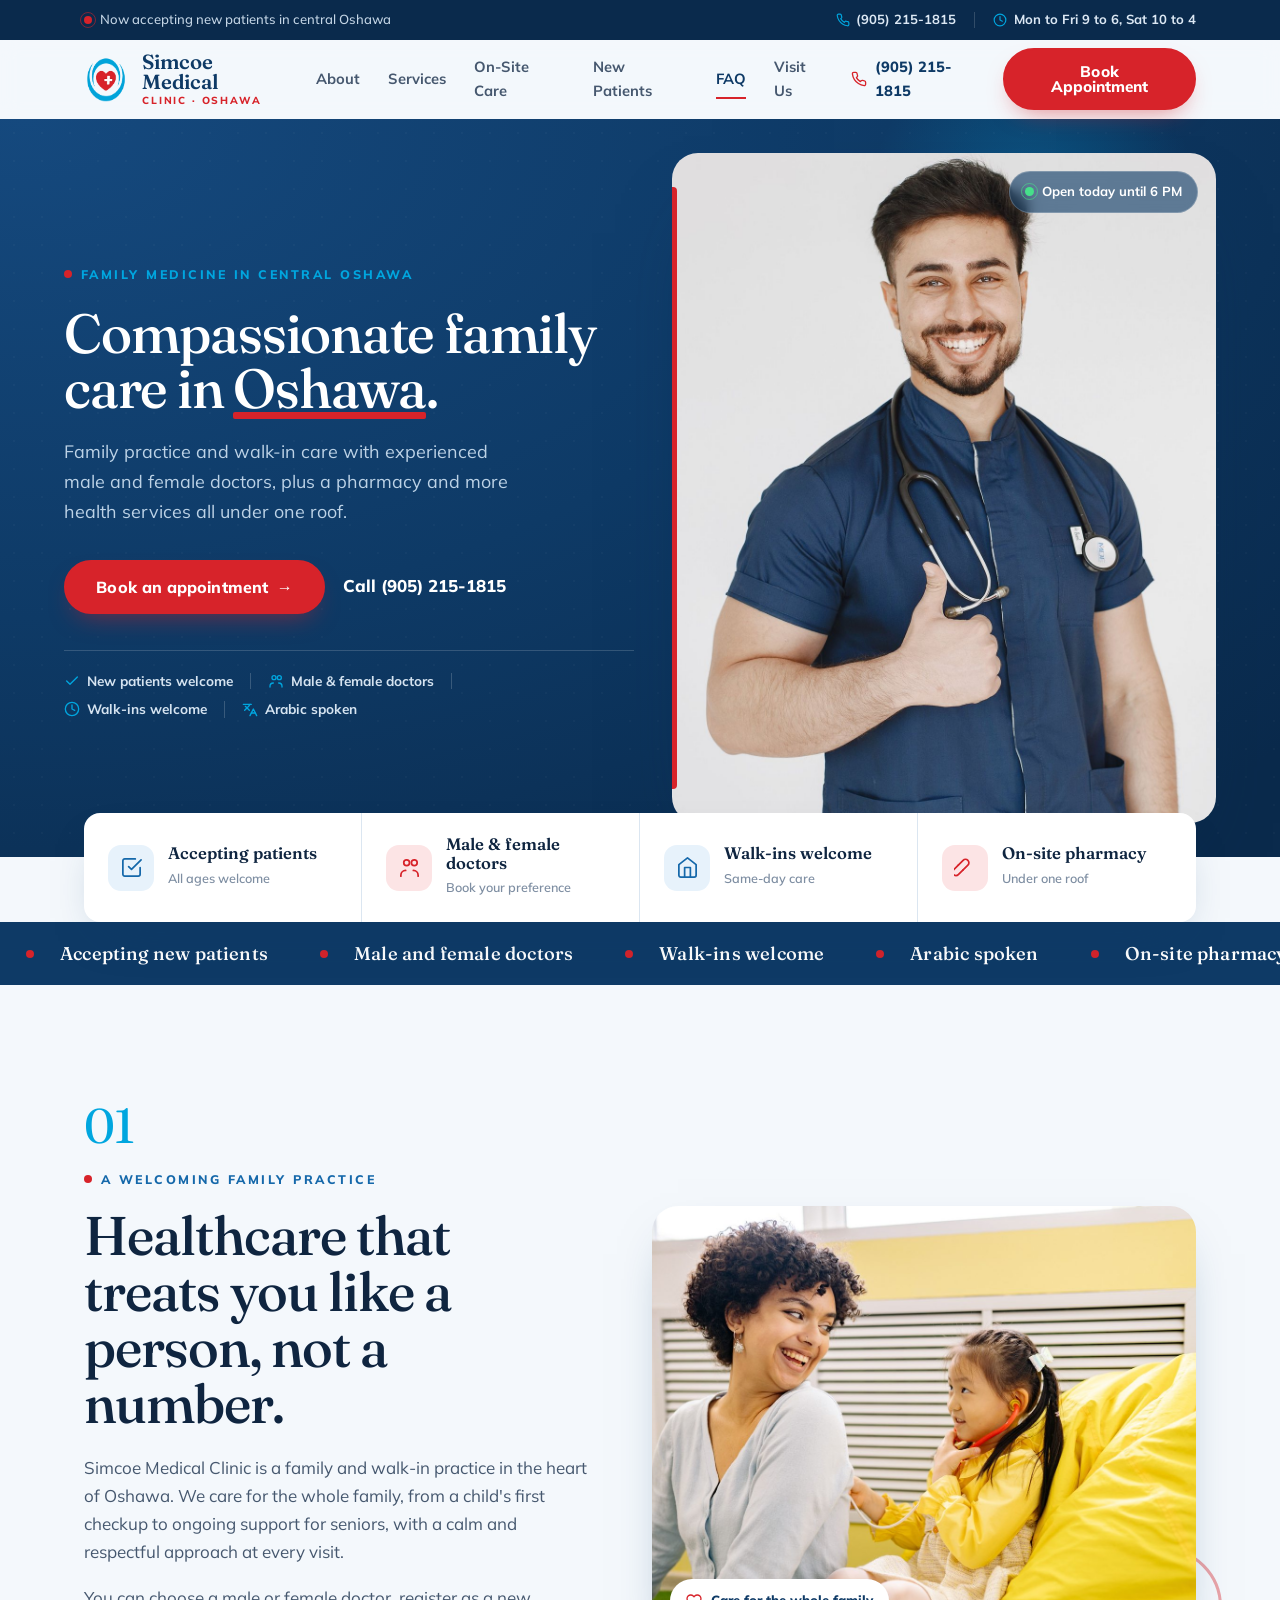
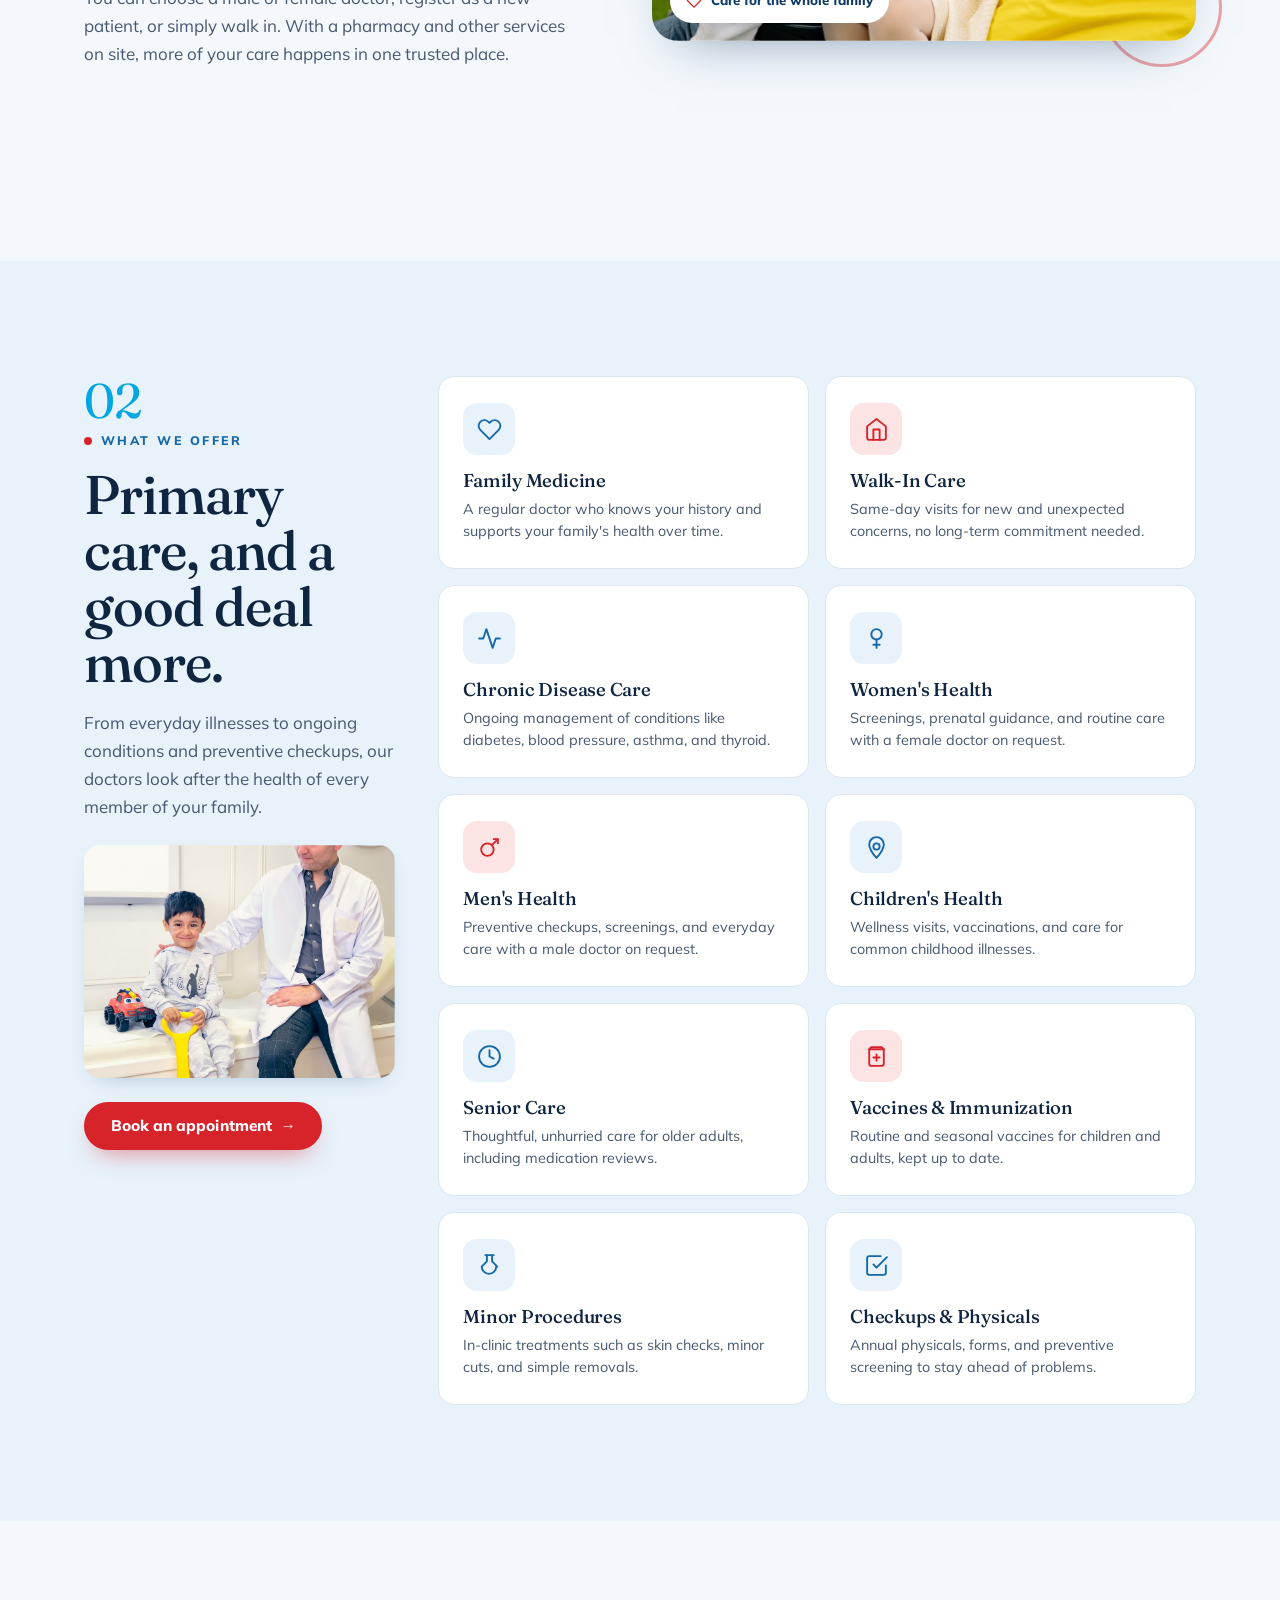
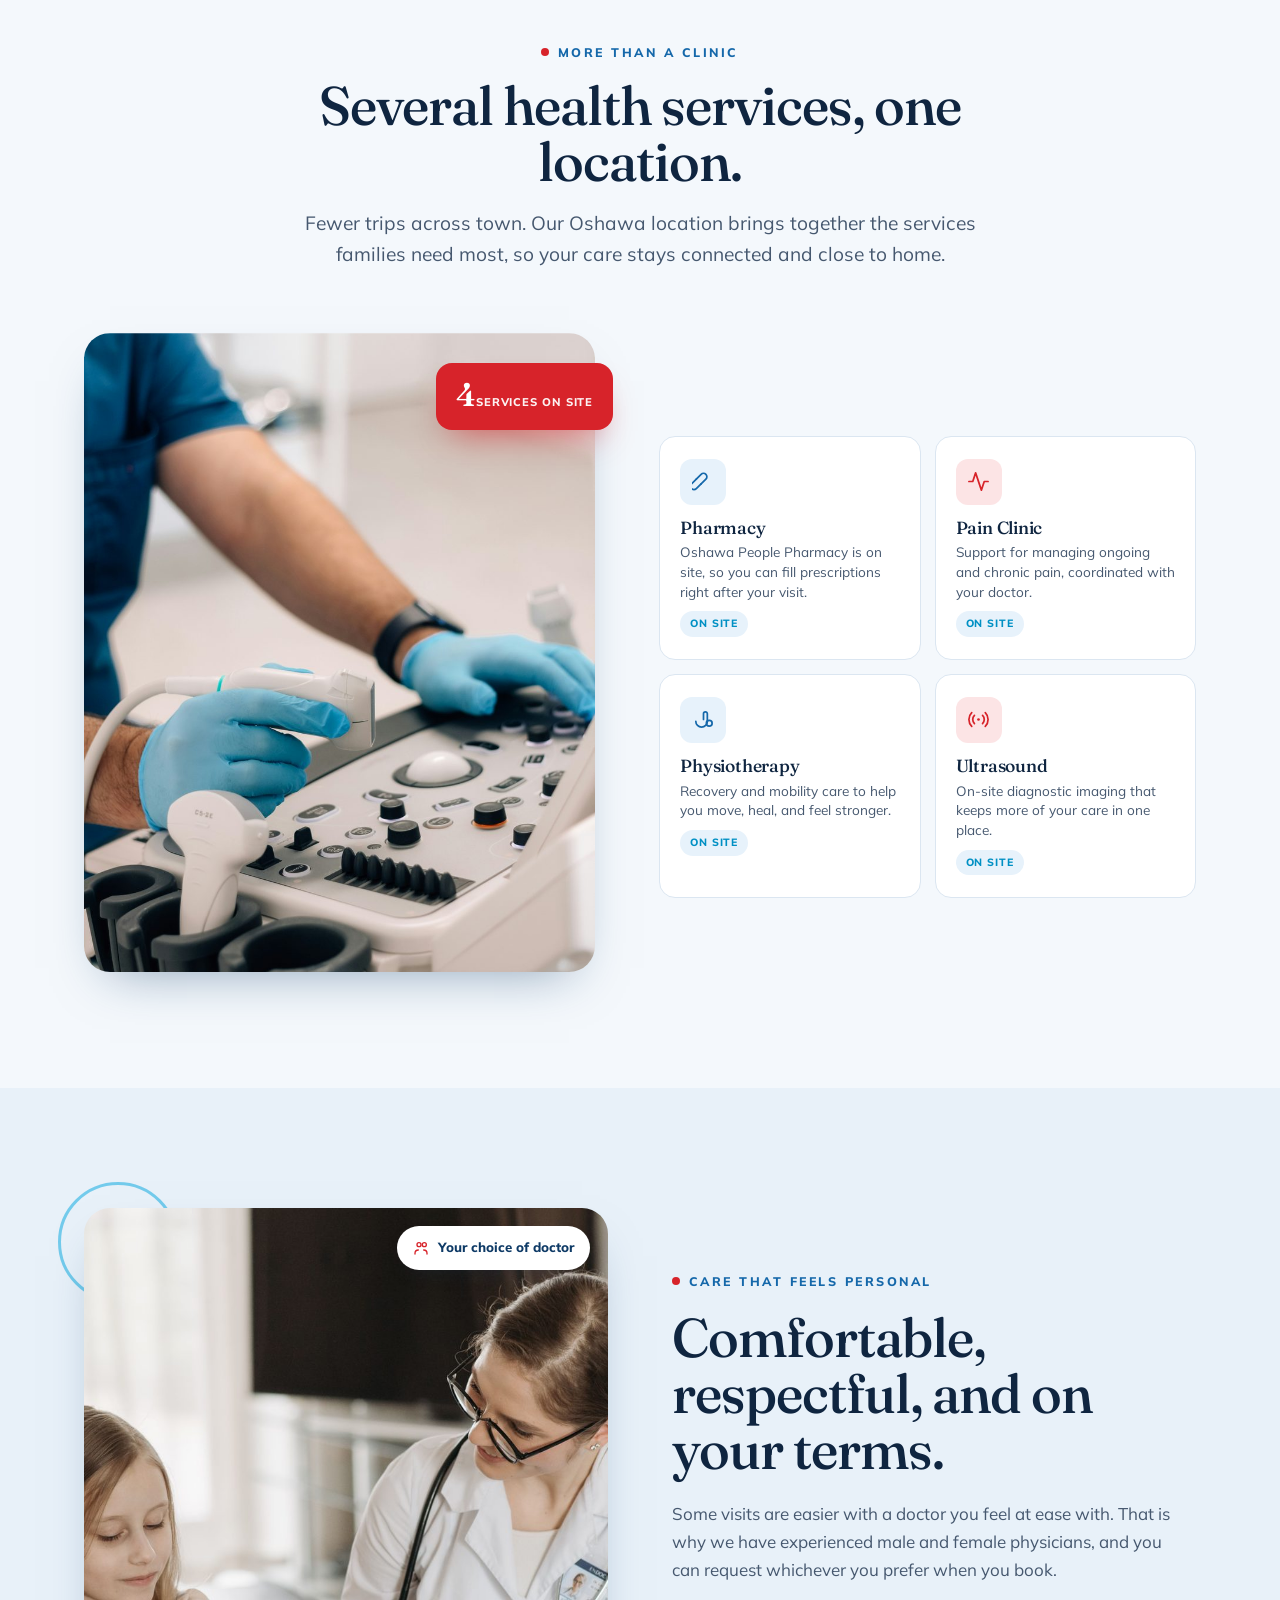
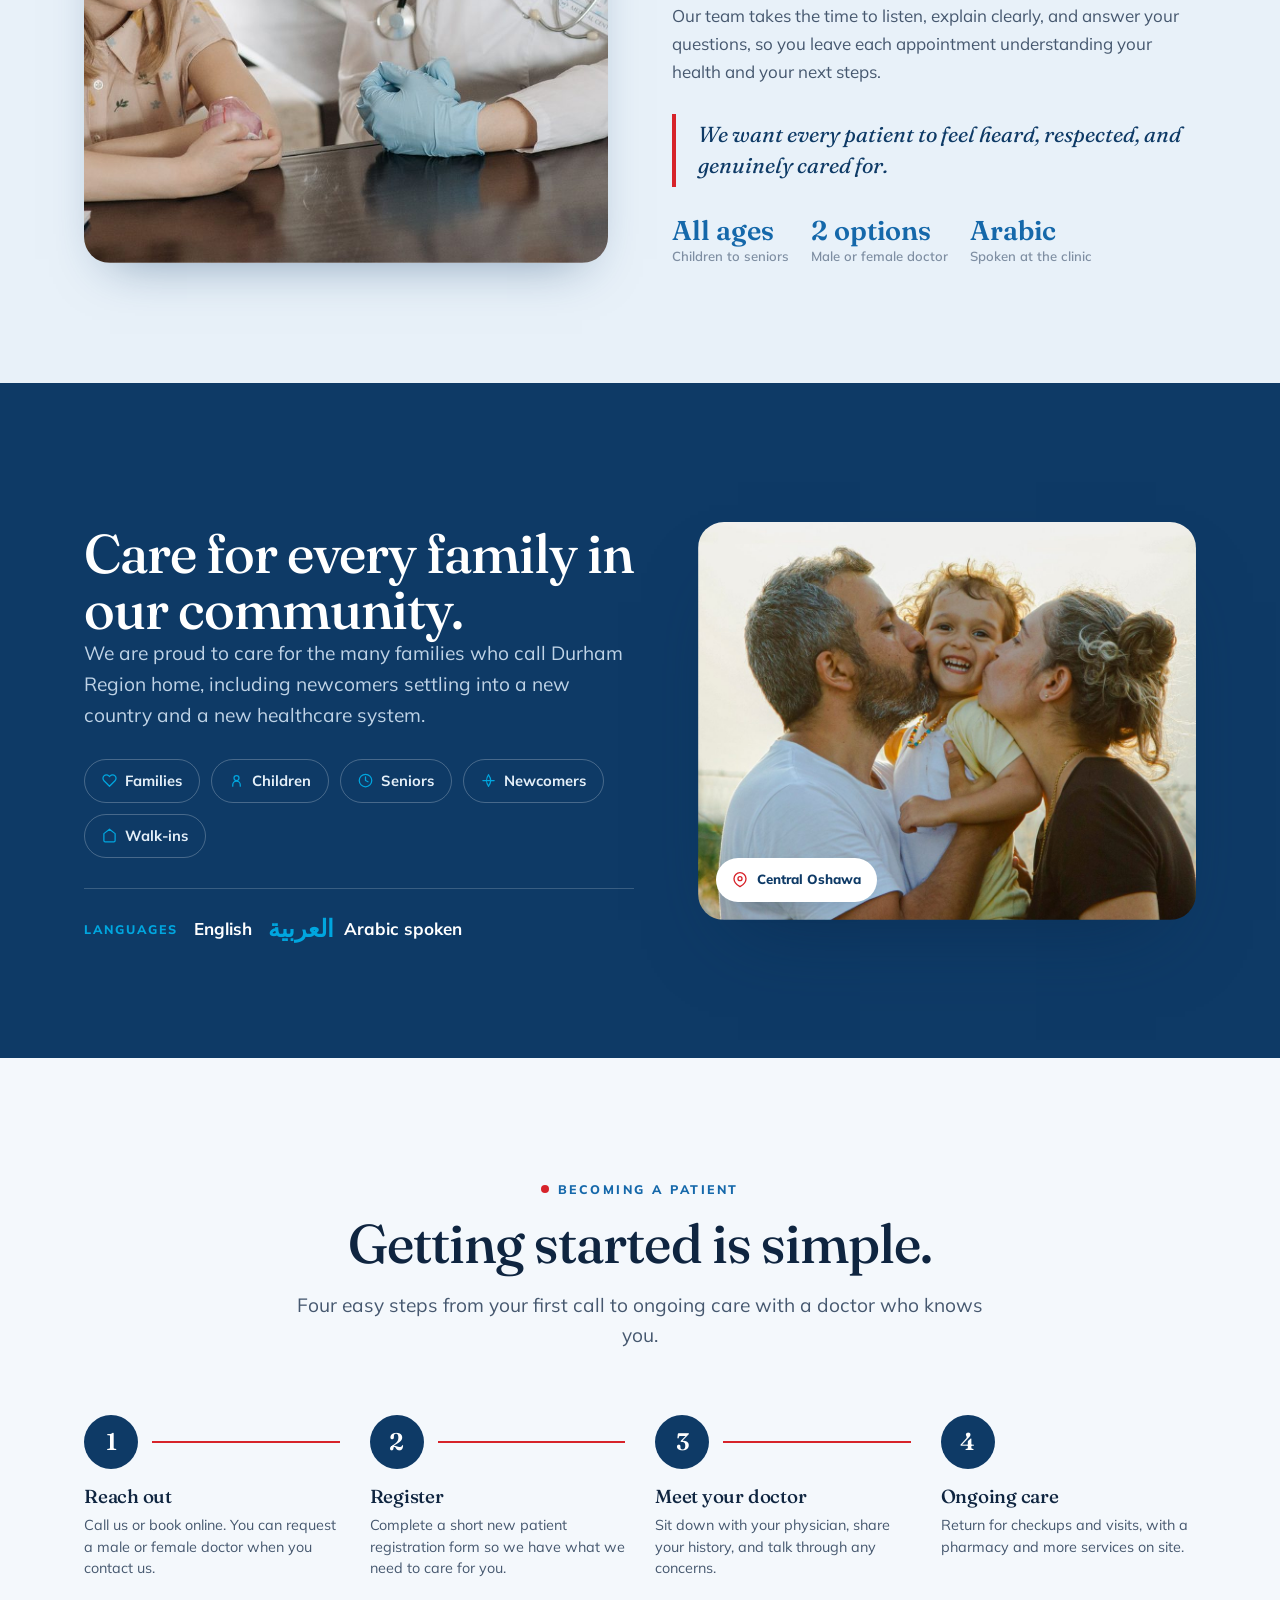
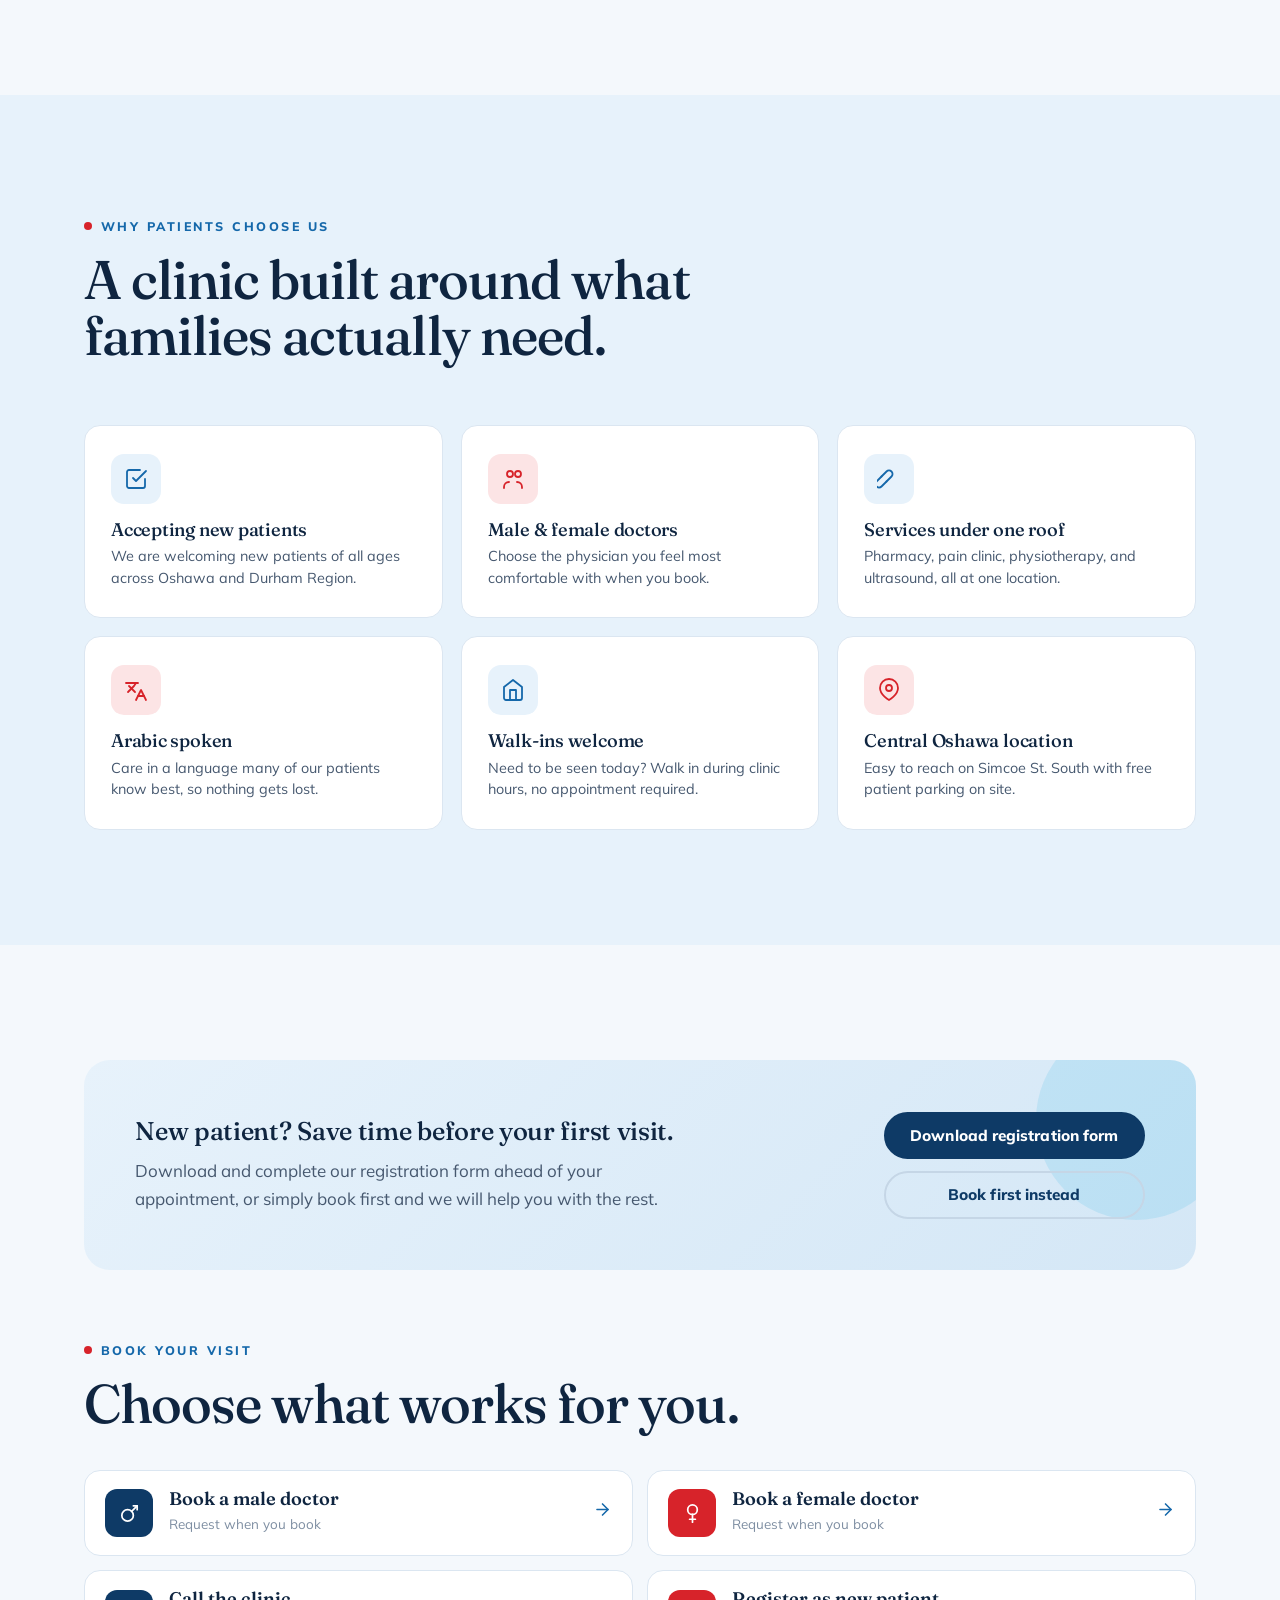
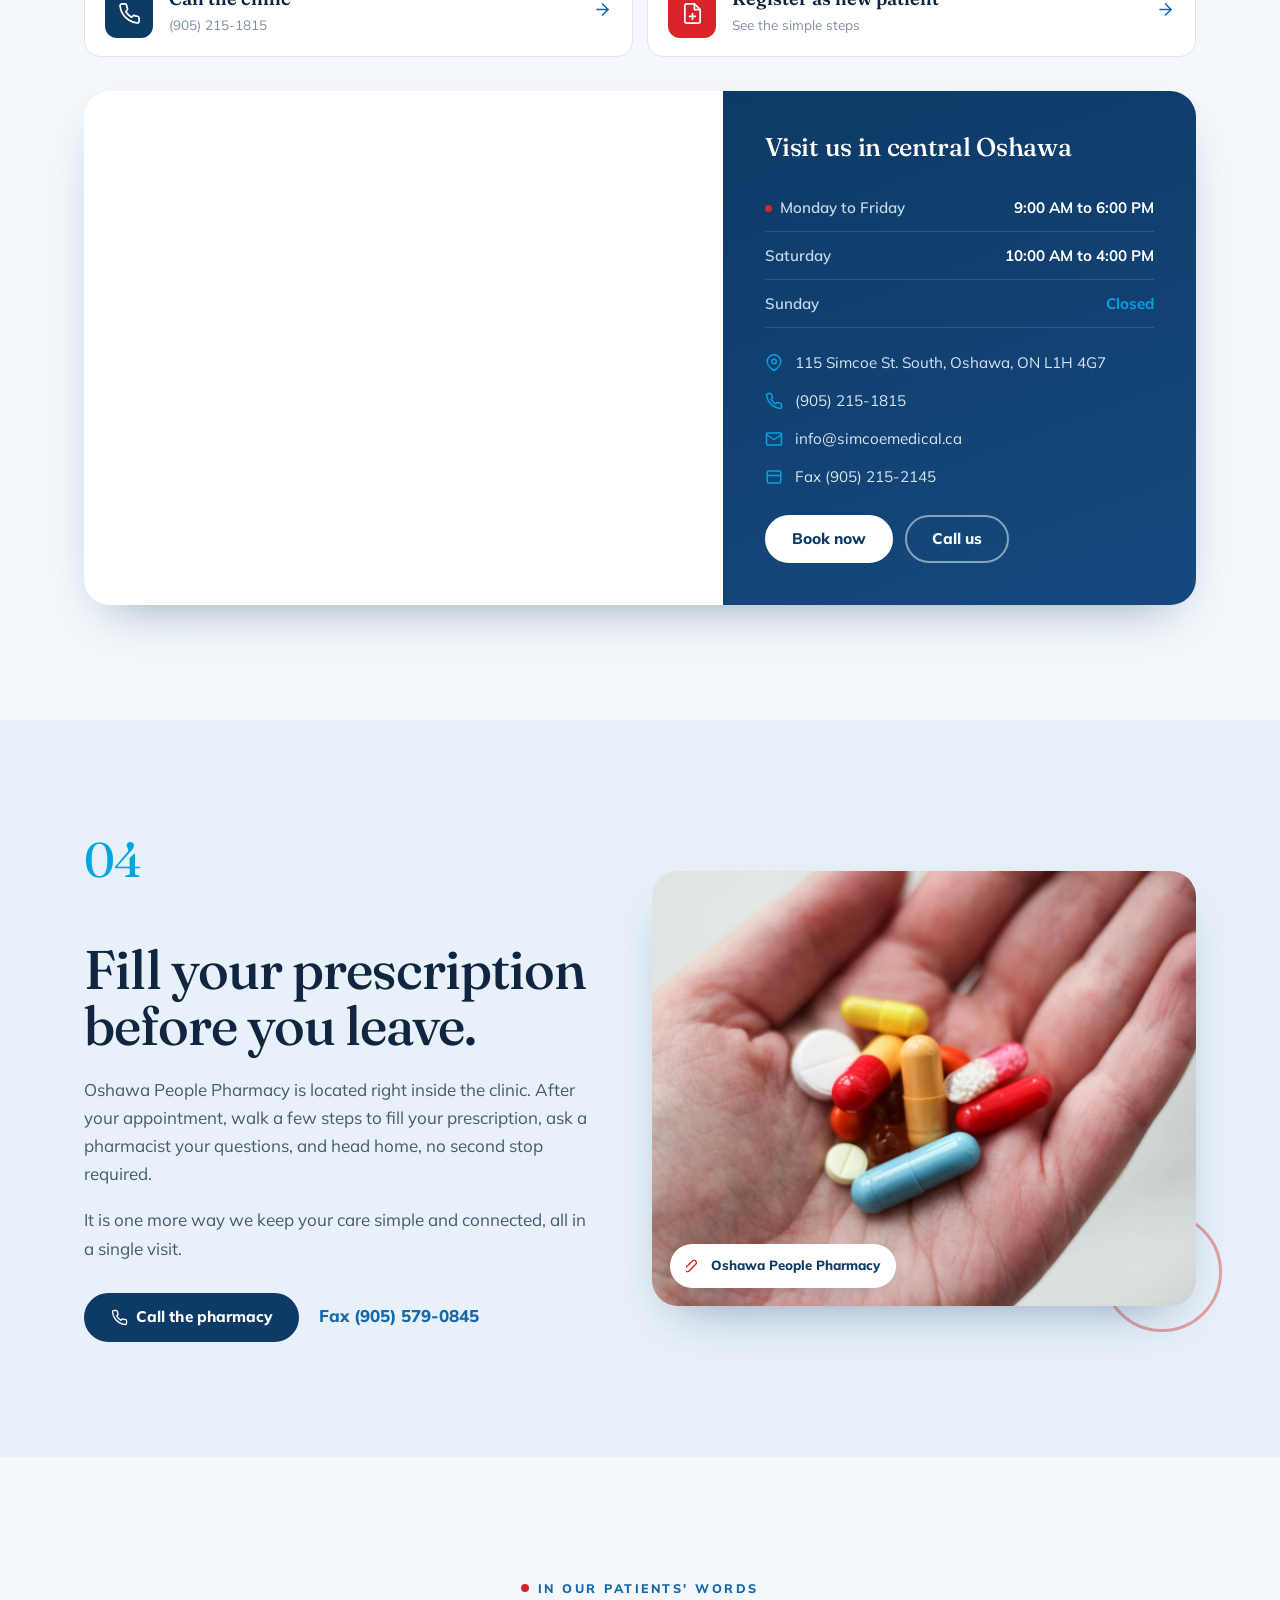
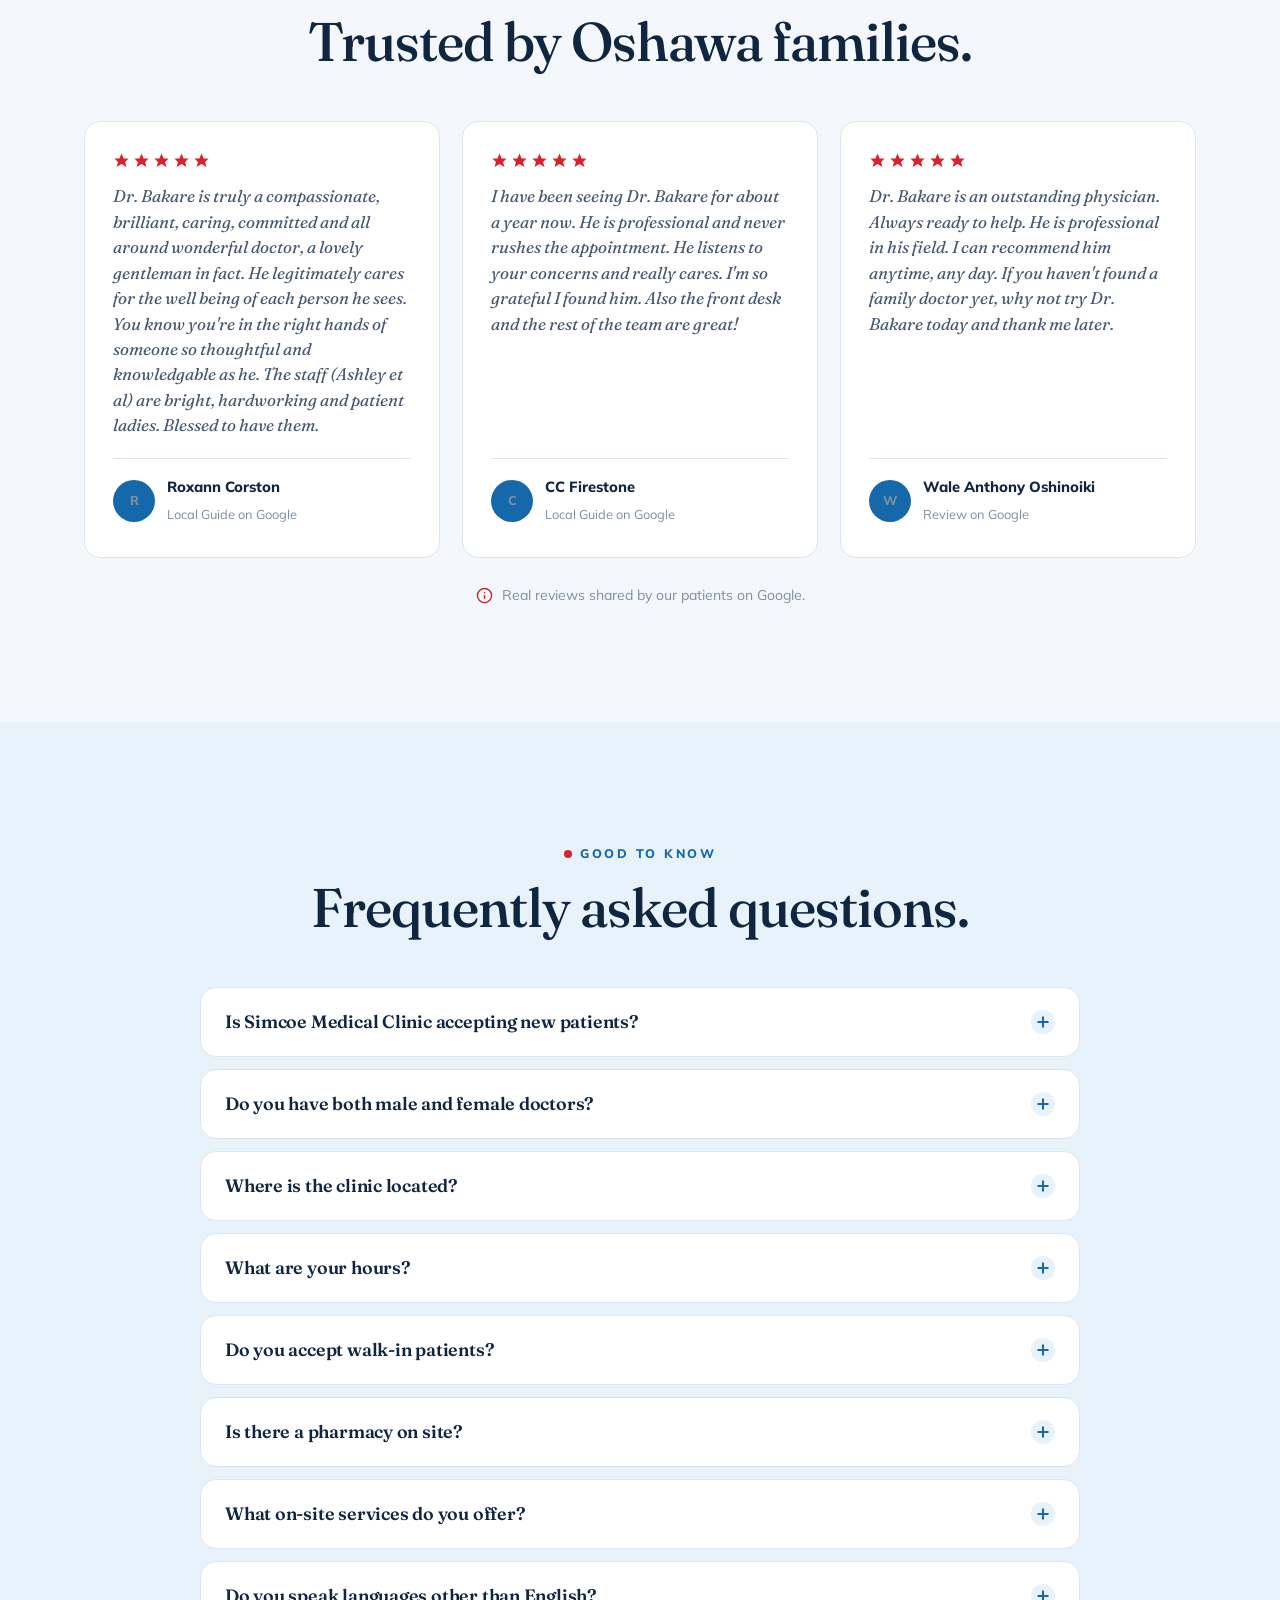
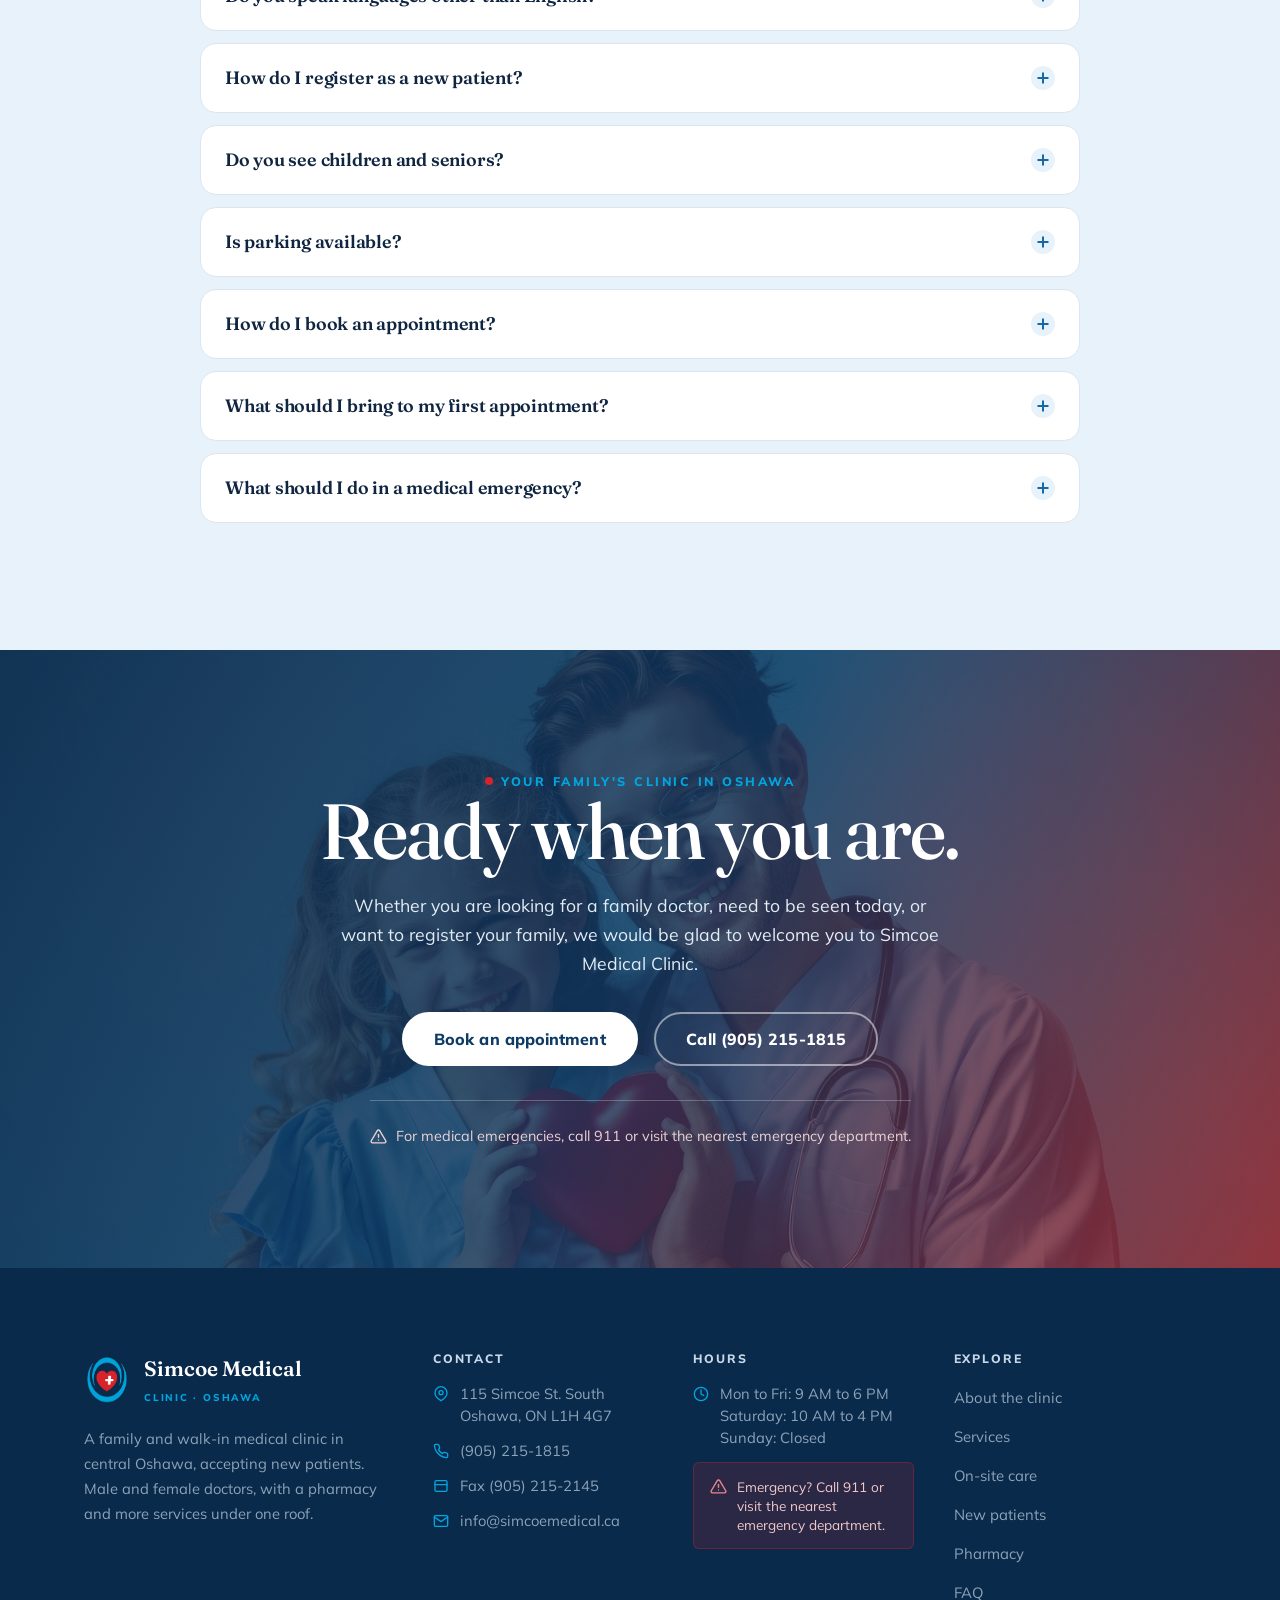
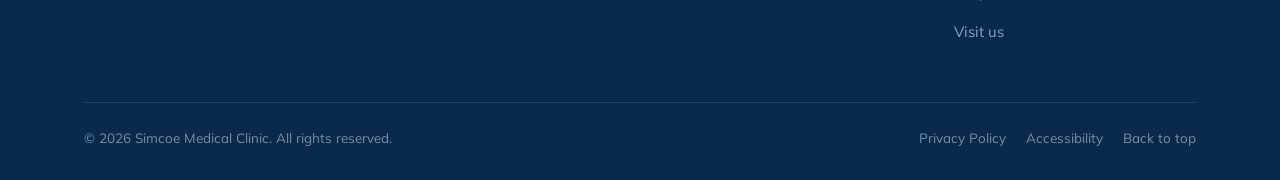
==== commit df51c75d: "Add files via upload" ====
--- a/index.html
+++ b/index.html
@@ -448,21 +448,21 @@
     <div class="testi-grid">
       <article class="testi reveal reveal-d1">
         <div class="stars" aria-label="5 out of 5 stars"><svg viewBox="0 0 24 24" fill="currentColor"><polygon points="12 2 15 9 22 9 17 14 19 21 12 17 5 21 7 14 2 9 9 9"/></svg><svg viewBox="0 0 24 24" fill="currentColor"><polygon points="12 2 15 9 22 9 17 14 19 21 12 17 5 21 7 14 2 9 9 9"/></svg><svg viewBox="0 0 24 24" fill="currentColor"><polygon points="12 2 15 9 22 9 17 14 19 21 12 17 5 21 7 14 2 9 9 9"/></svg><svg viewBox="0 0 24 24" fill="currentColor"><polygon points="12 2 15 9 22 9 17 14 19 21 12 17 5 21 7 14 2 9 9 9"/></svg><svg viewBox="0 0 24 24" fill="currentColor"><polygon points="12 2 15 9 22 9 17 14 19 21 12 17 5 21 7 14 2 9 9 9"/></svg></div>
-        <p>Patient testimonial placeholder. Add a short, genuine quote here describing a positive experience with the clinic, the doctors, or the on-site services.</p>
-        <div class="testi-by"><span class="testi-av">A</span><div><b>Patient name</b><span>Oshawa, ON</span></div></div>
+        <p>Dr. Bakare is truly a compassionate, brilliant, caring, committed and all around wonderful doctor, a lovely gentleman in fact. He legitimately cares for the well being of each person he sees. You know you're in the right hands of someone so thoughtful and knowledgable as he. The staff (Ashley et al) are bright, hardworking and patient ladies. Blessed to have them.</p>
+        <div class="testi-by"><span class="testi-av">R</span><div><b>Roxann Corston</b><span>Local Guide on Google</span></div></div>
       </article>
       <article class="testi reveal reveal-d2">
         <div class="stars" aria-label="5 out of 5 stars"><svg viewBox="0 0 24 24" fill="currentColor"><polygon points="12 2 15 9 22 9 17 14 19 21 12 17 5 21 7 14 2 9 9 9"/></svg><svg viewBox="0 0 24 24" fill="currentColor"><polygon points="12 2 15 9 22 9 17 14 19 21 12 17 5 21 7 14 2 9 9 9"/></svg><svg viewBox="0 0 24 24" fill="currentColor"><polygon points="12 2 15 9 22 9 17 14 19 21 12 17 5 21 7 14 2 9 9 9"/></svg><svg viewBox="0 0 24 24" fill="currentColor"><polygon points="12 2 15 9 22 9 17 14 19 21 12 17 5 21 7 14 2 9 9 9"/></svg><svg viewBox="0 0 24 24" fill="currentColor"><polygon points="12 2 15 9 22 9 17 14 19 21 12 17 5 21 7 14 2 9 9 9"/></svg></div>
-        <p>Patient testimonial placeholder. Replace this text with a real review, for example about being able to choose a male or female doctor, or being seen as a walk-in.</p>
-        <div class="testi-by"><span class="testi-av">B</span><div><b>Patient name</b><span>Oshawa, ON</span></div></div>
+        <p>I have been seeing Dr. Bakare for about a year now. He is professional and never rushes the appointment. He listens to your concerns and really cares. I'm so grateful I found him. Also the front desk and the rest of the team are great!</p>
+        <div class="testi-by"><span class="testi-av">C</span><div><b>CC Firestone</b><span>Local Guide on Google</span></div></div>
       </article>
       <article class="testi reveal reveal-d3">
         <div class="stars" aria-label="5 out of 5 stars"><svg viewBox="0 0 24 24" fill="currentColor"><polygon points="12 2 15 9 22 9 17 14 19 21 12 17 5 21 7 14 2 9 9 9"/></svg><svg viewBox="0 0 24 24" fill="currentColor"><polygon points="12 2 15 9 22 9 17 14 19 21 12 17 5 21 7 14 2 9 9 9"/></svg><svg viewBox="0 0 24 24" fill="currentColor"><polygon points="12 2 15 9 22 9 17 14 19 21 12 17 5 21 7 14 2 9 9 9"/></svg><svg viewBox="0 0 24 24" fill="currentColor"><polygon points="12 2 15 9 22 9 17 14 19 21 12 17 5 21 7 14 2 9 9 9"/></svg><svg viewBox="0 0 24 24" fill="currentColor"><polygon points="12 2 15 9 22 9 17 14 19 21 12 17 5 21 7 14 2 9 9 9"/></svg></div>
-        <p>Patient testimonial placeholder. A sentence or two about the pharmacy on site, the Arabic-speaking team, or the welcoming atmosphere works well here.</p>
-        <div class="testi-by"><span class="testi-av">C</span><div><b>Patient name</b><span>Oshawa, ON</span></div></div>
+        <p>Dr. Bakare is an outstanding physician. Always ready to help. He is professional in his field. I can recommend him anytime, any day. If you haven't found a family doctor yet, why not try Dr. Bakare today and thank me later.</p>
+        <div class="testi-by"><span class="testi-av">W</span><div><b>Wale Anthony Oshinoiki</b><span>Review on Google</span></div></div>
       </article>
     </div>
-    <p class="testi-note"><svg viewBox="0 0 24 24" fill="none" stroke="currentColor" stroke-width="2" stroke-linecap="round" stroke-linejoin="round"><circle cx="12" cy="12" r="10"/><line x1="12" y1="16" x2="12" y2="12"/><line x1="12" y1="8" x2="12.01" y2="8"/></svg>Placeholder reviews shown. These can be connected to your Google Business Profile so real patient reviews appear automatically.</p>
+    <p class="testi-note"><svg viewBox="0 0 24 24" fill="none" stroke="currentColor" stroke-width="2" stroke-linecap="round" stroke-linejoin="round"><circle cx="12" cy="12" r="10"/><line x1="12" y1="16" x2="12" y2="12"/><line x1="12" y1="8" x2="12.01" y2="8"/></svg>Real reviews shared by our patients on Google.</p>
   </div>
 </section>
 
--- a/styles.css
+++ b/styles.css
@@ -450,13 +450,13 @@
    TESTIMONIALS
    ============================================================ */
 .testi-grid{display:grid;grid-template-columns:repeat(3,1fr);gap:22px}
-.testi{background:#fff;border:1px solid var(--line);border-radius:var(--r-lg);padding:30px 28px;position:relative;transition:transform .35s var(--ease),box-shadow .35s var(--ease)}
+.testi{background:#fff;border:1px solid var(--line);border-radius:var(--r-lg);padding:30px 28px;position:relative;display:flex;flex-direction:column;transition:transform .35s var(--ease),box-shadow .35s var(--ease)}
 .testi:hover{transform:translateY(-5px);box-shadow:var(--shadow)}
 .testi .stars{display:flex;gap:3px;margin-bottom:14px;color:var(--red)}
 .testi .stars svg{width:17px;height:17px}
-.testi p{font-style:italic;font-family:var(--serif);font-size:1.06rem;line-height:1.5;color:var(--ink-2);margin:0 0 20px}
+.testi p{font-style:italic;font-family:var(--serif);font-size:1.06rem;line-height:1.5;color:var(--ink-2);margin:0 0 20px;flex:1}
 .testi .testi-by{display:flex;align-items:center;gap:12px;border-top:1px solid var(--line);padding-top:16px}
-.testi .testi-av{width:42px;height:42px;border-radius:50%;background:var(--blue-soft);border:1px dashed var(--line-2);display:grid;place-items:center;color:var(--blue);font-weight:800}
+.testi .testi-av{width:42px;height:42px;flex-shrink:0;border-radius:50%;background:var(--blue);display:grid;place-items:center;color:#fff;font-weight:800}
 .testi .testi-by b{font-size:.92rem;color:var(--ink);font-weight:800;display:block}
 .testi .testi-by span{font-size:.8rem;color:var(--ink-3)}
 .testi-note{margin-top:26px;text-align:center;font-size:.88rem;color:var(--ink-3);display:flex;align-items:center;justify-content:center;gap:9px}
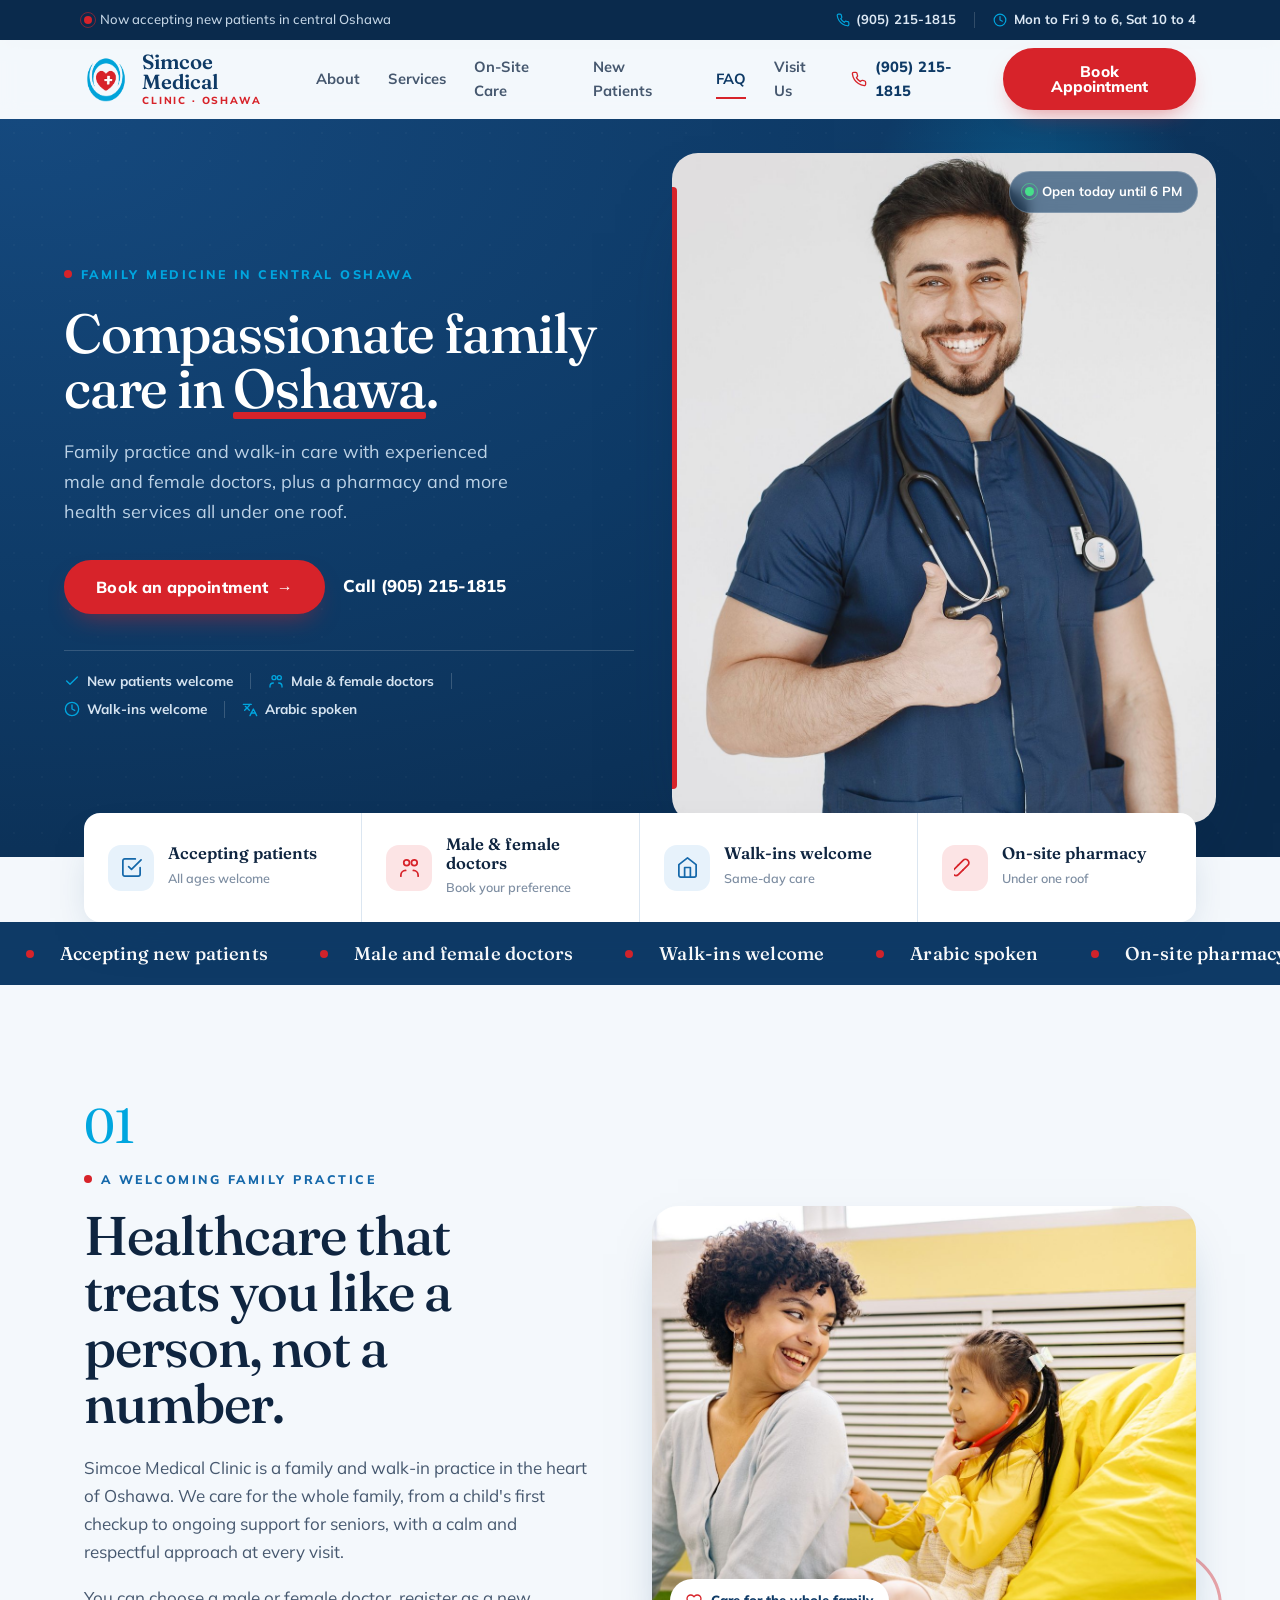
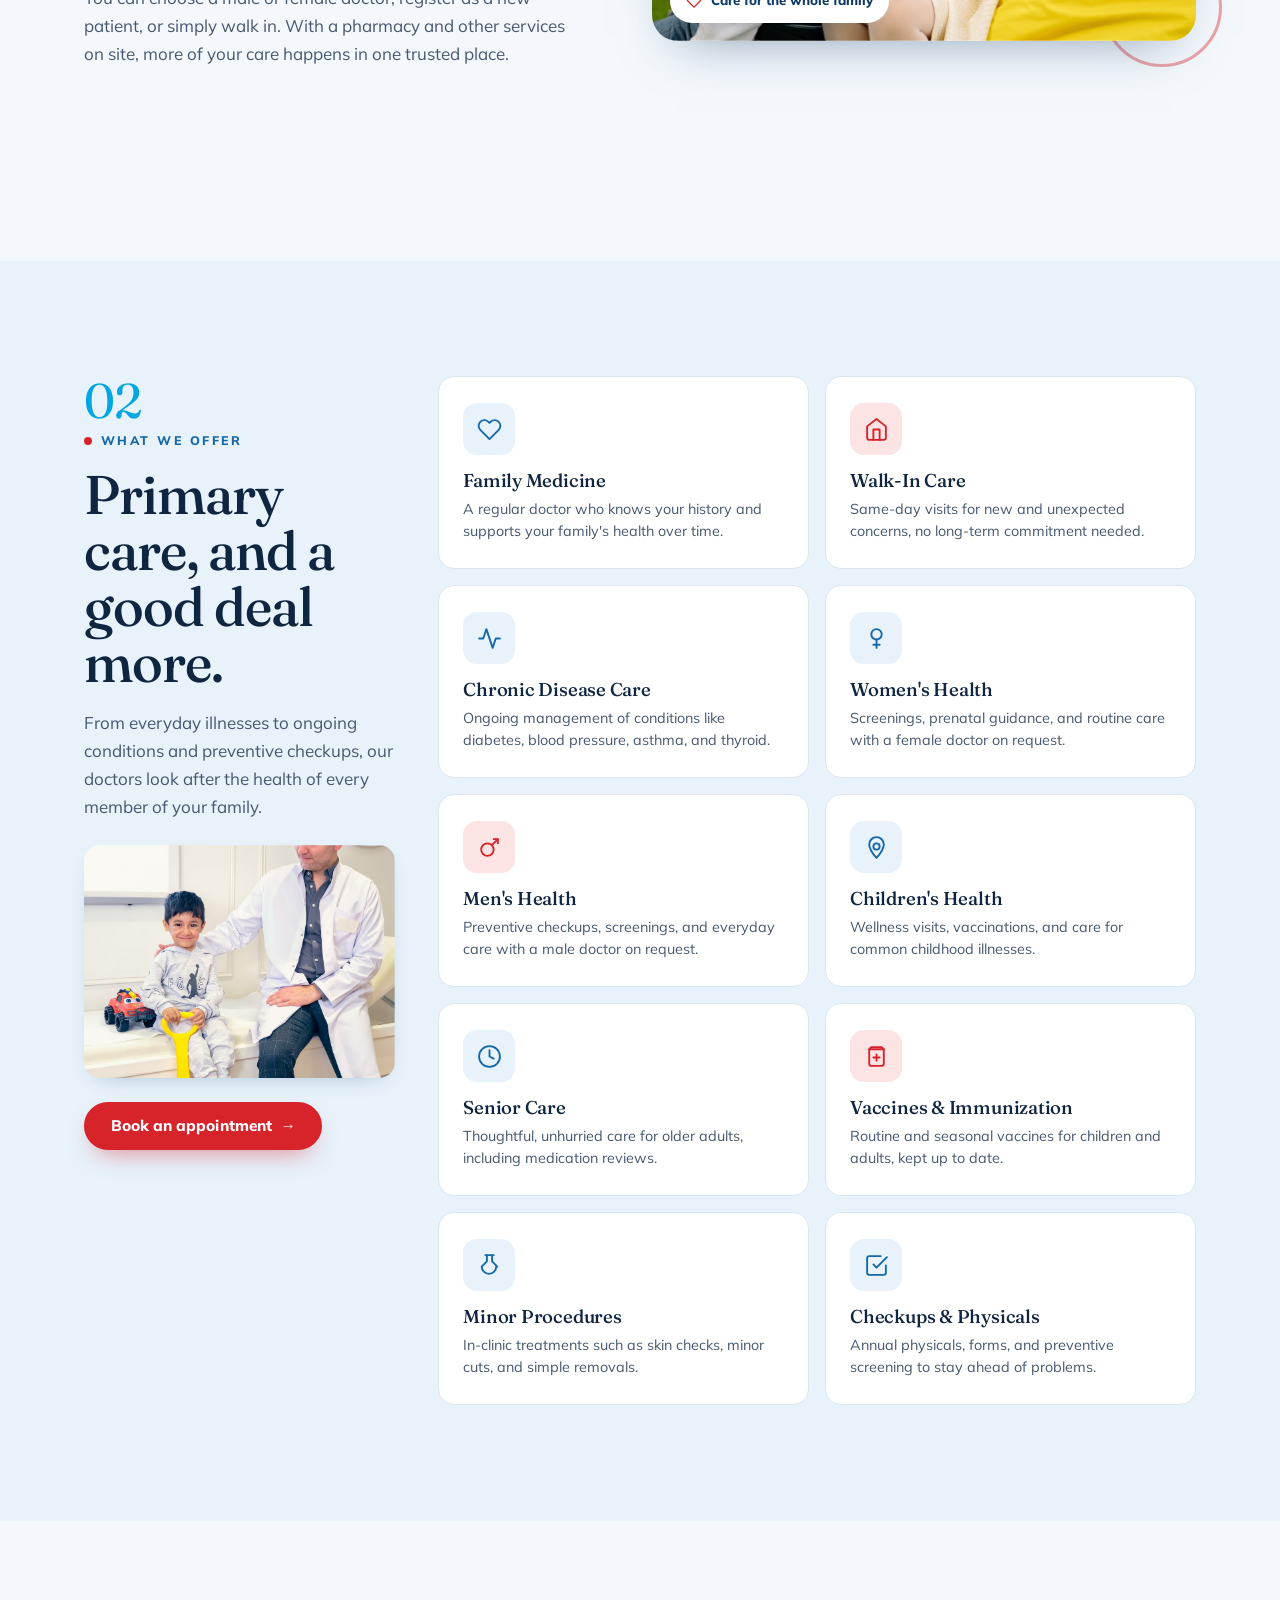
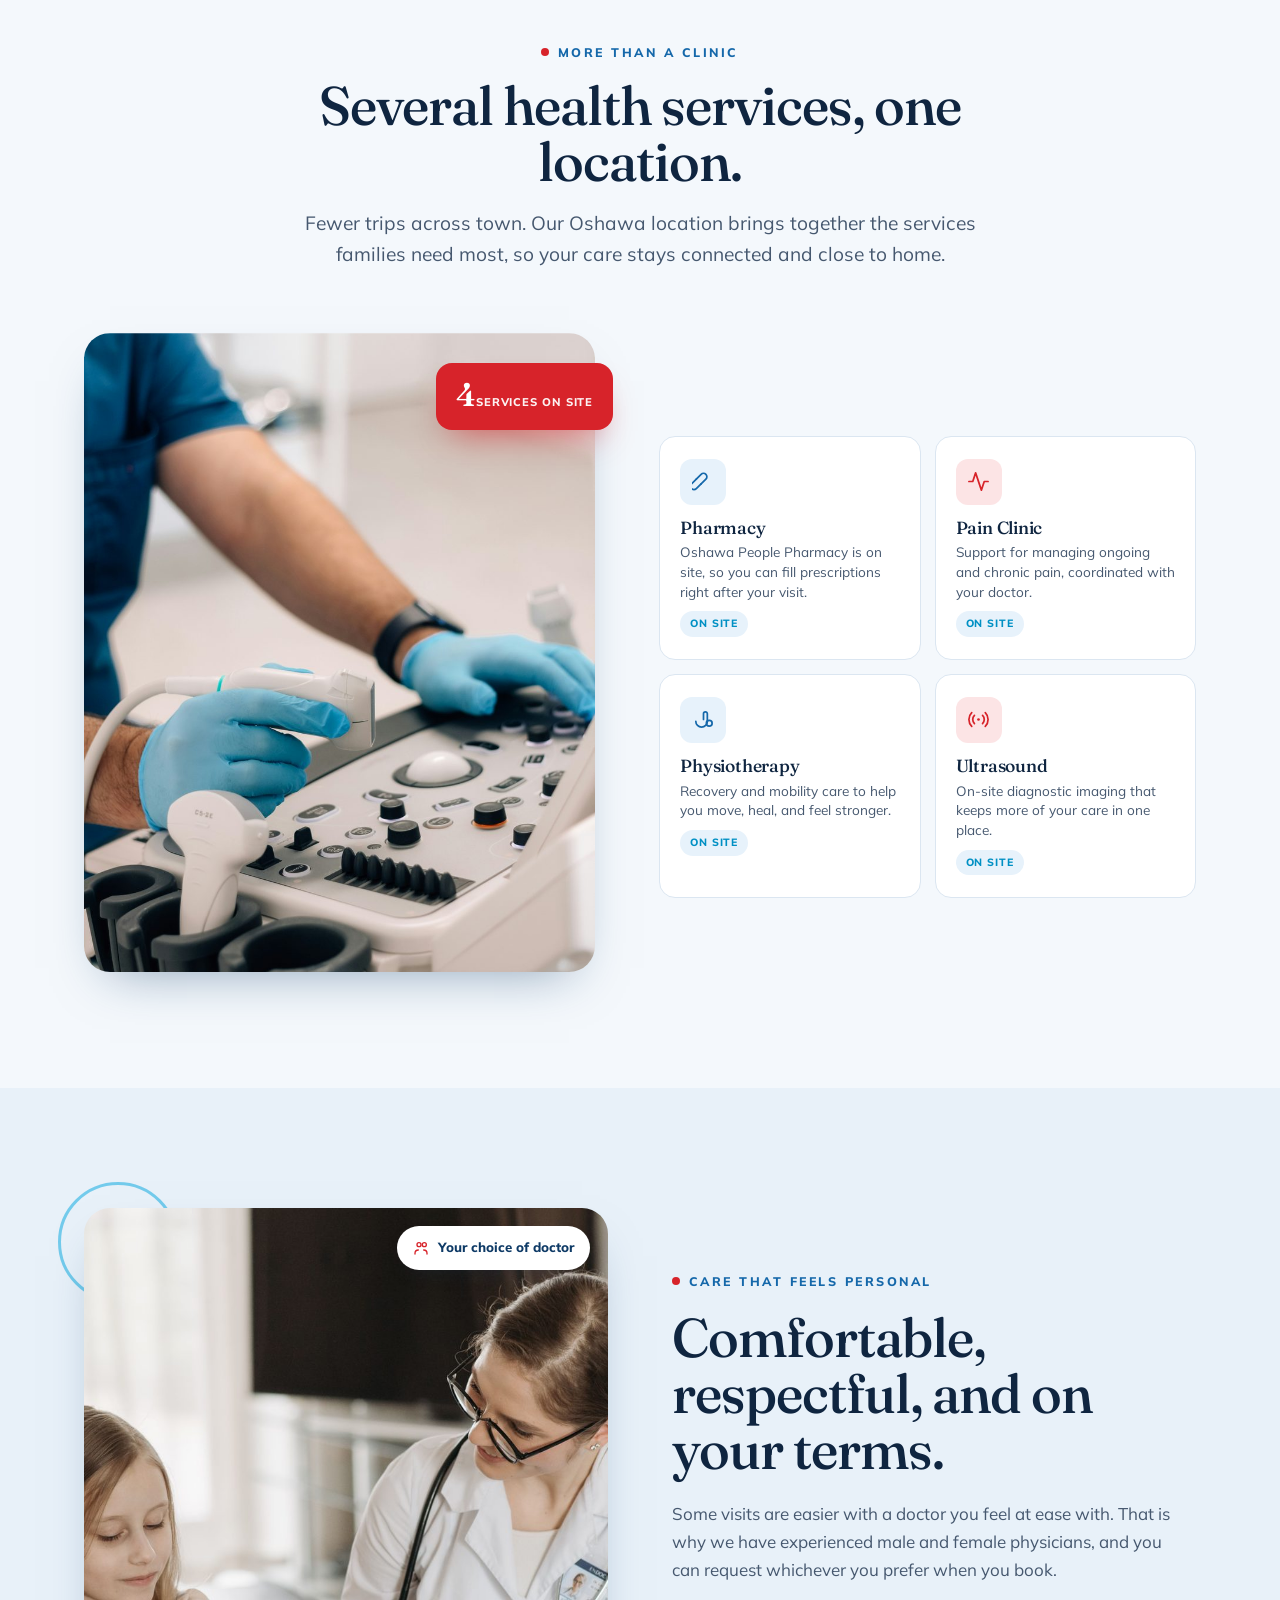
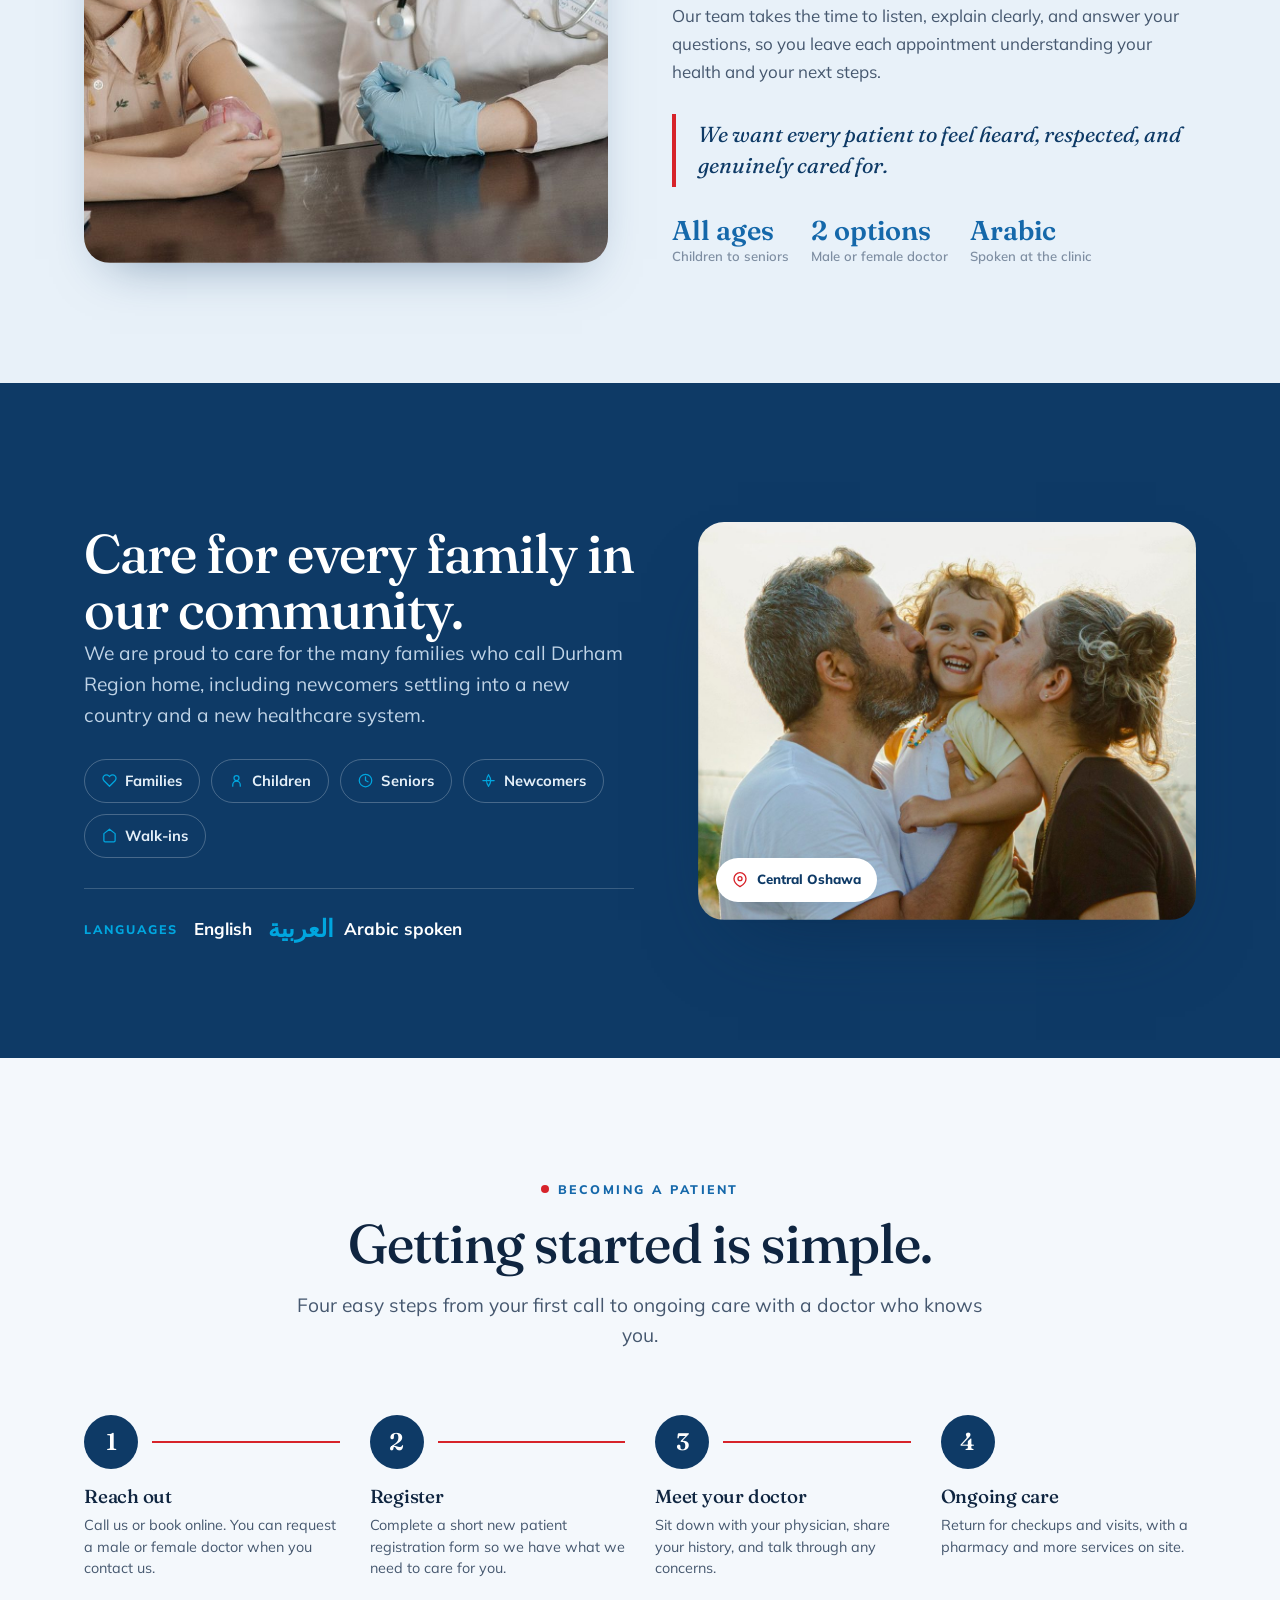
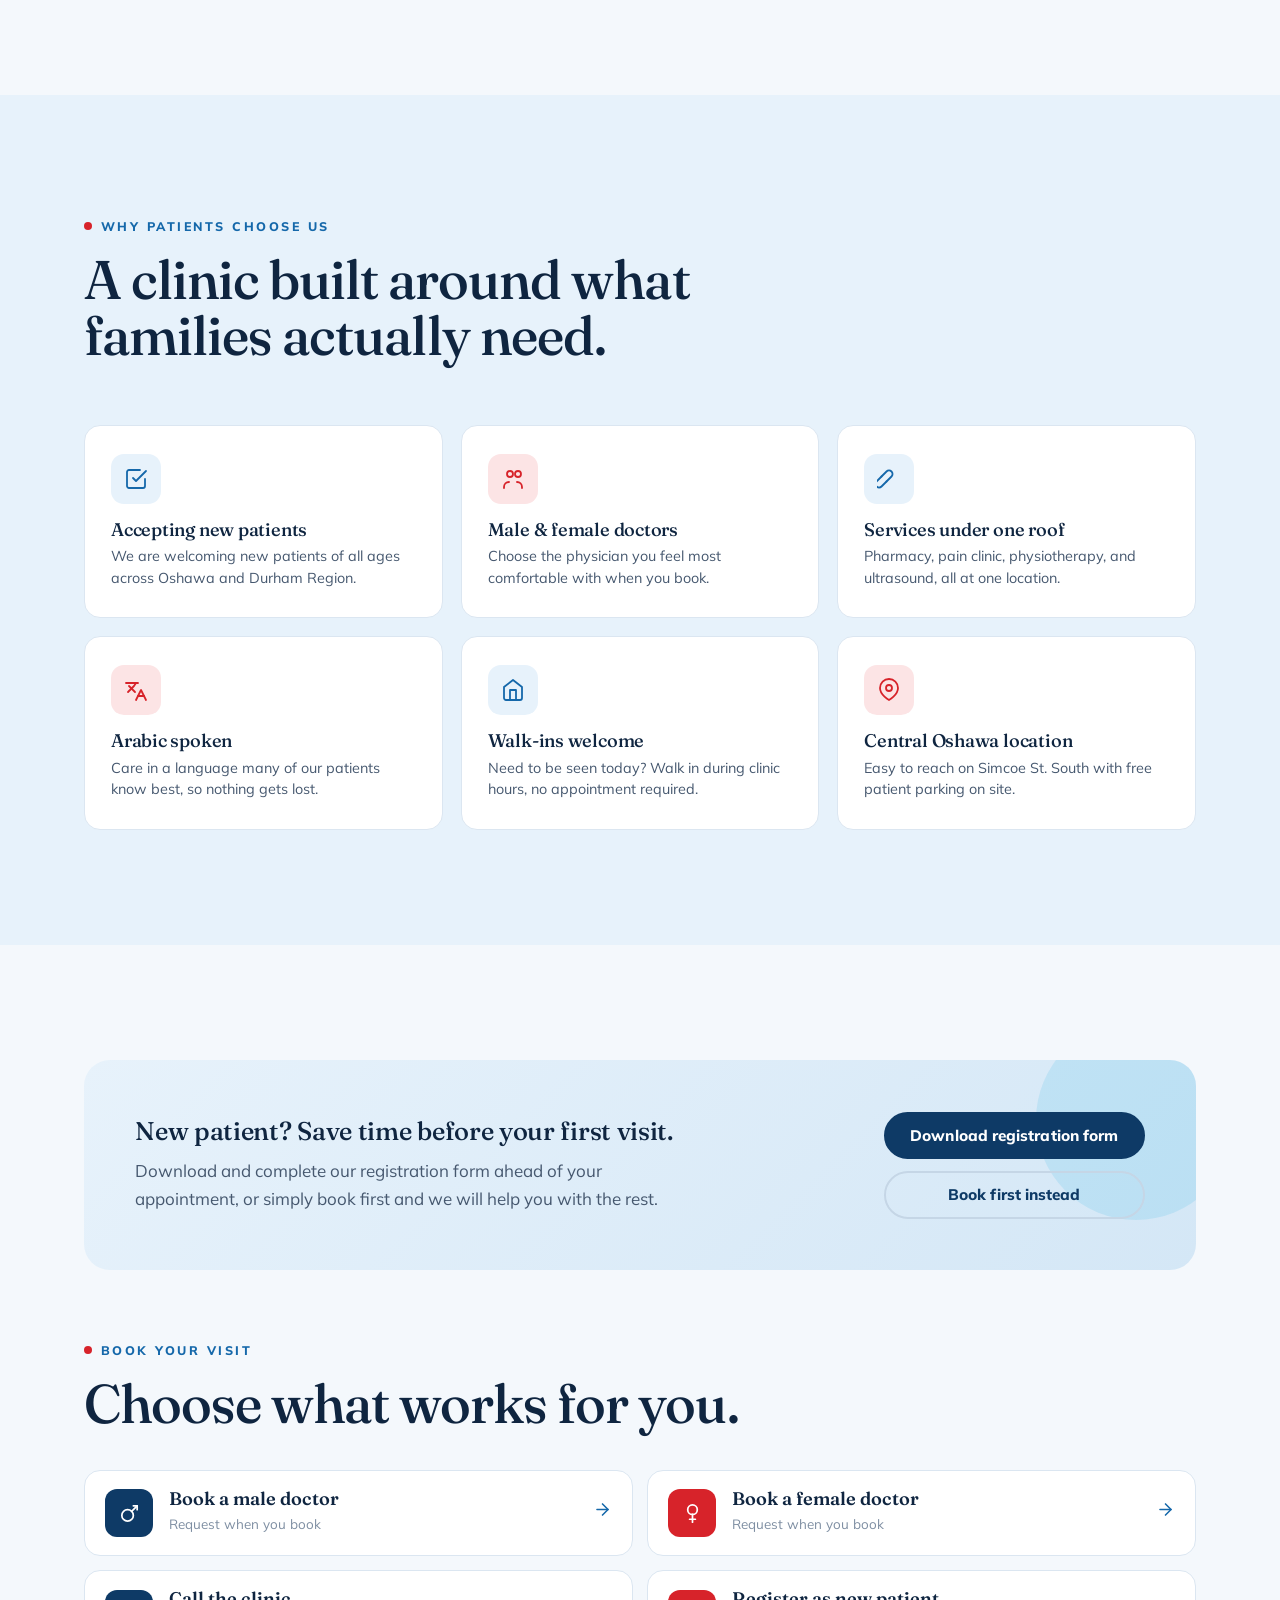
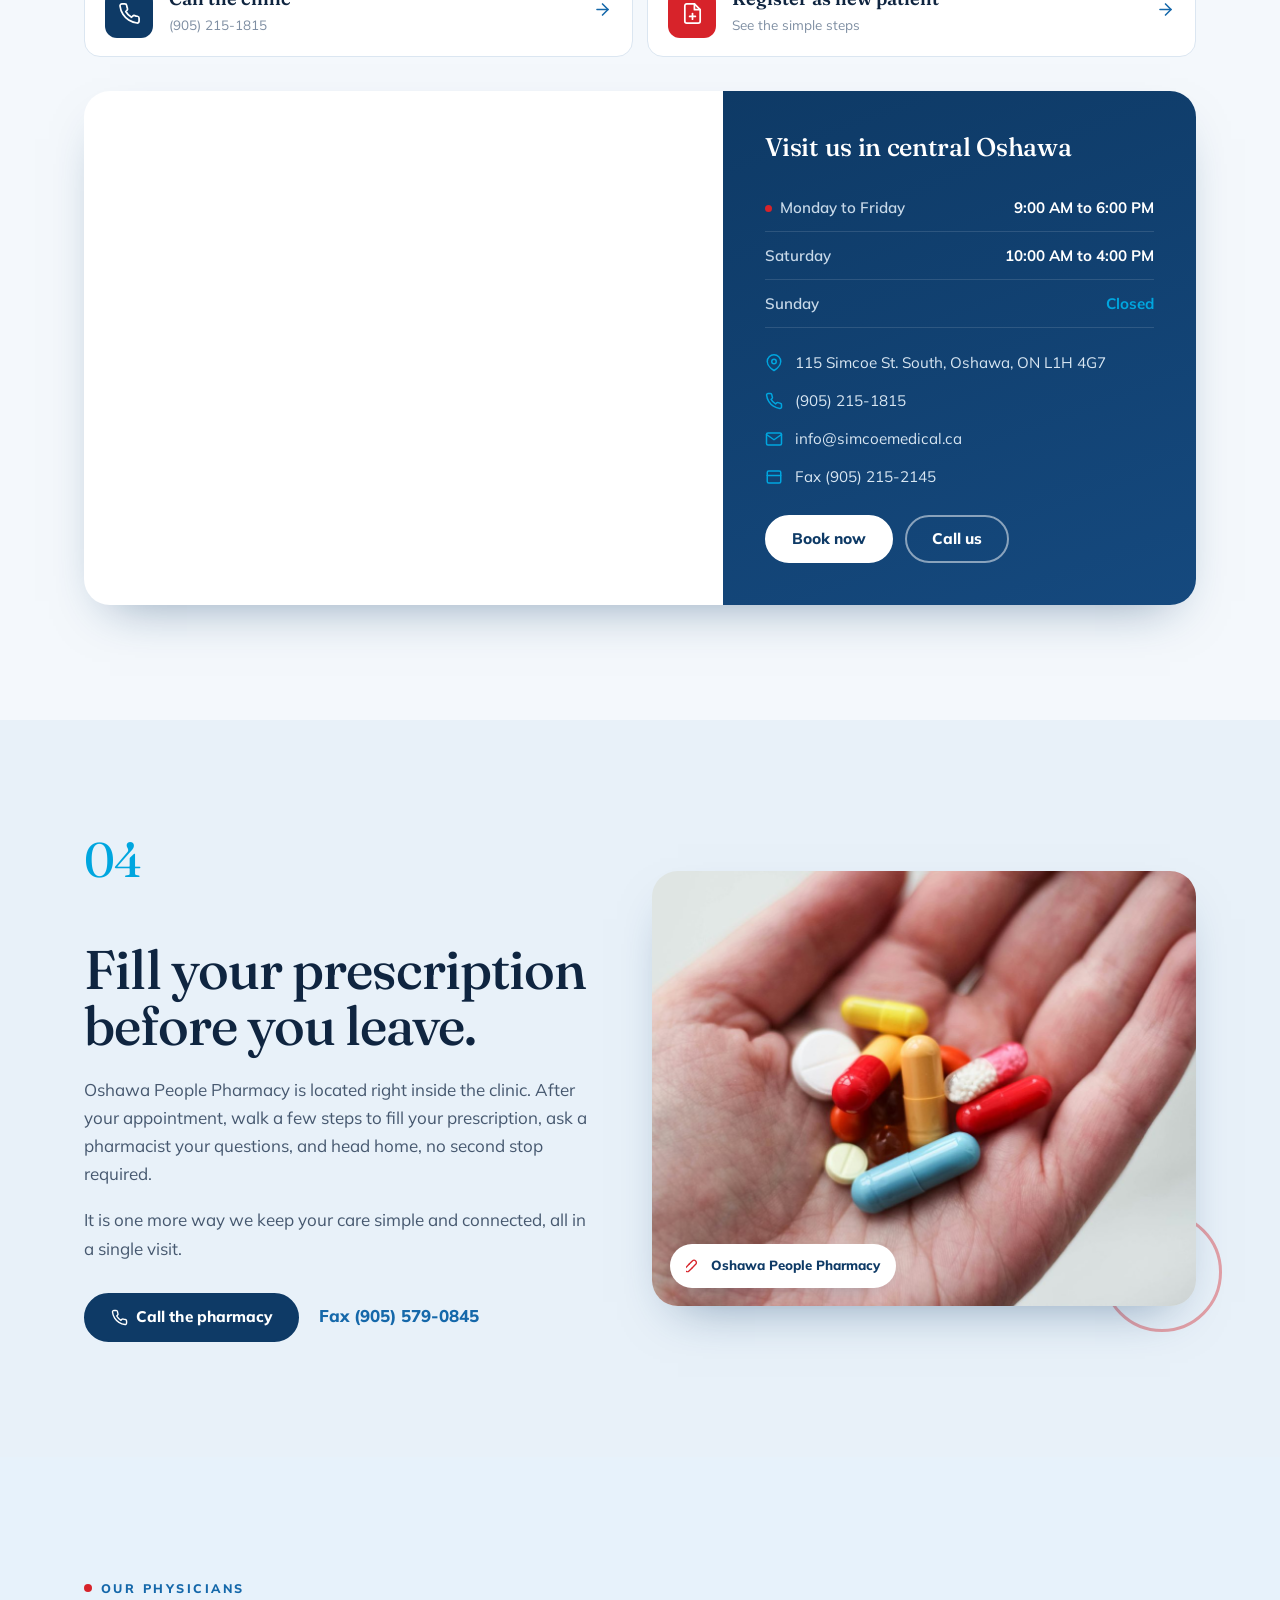
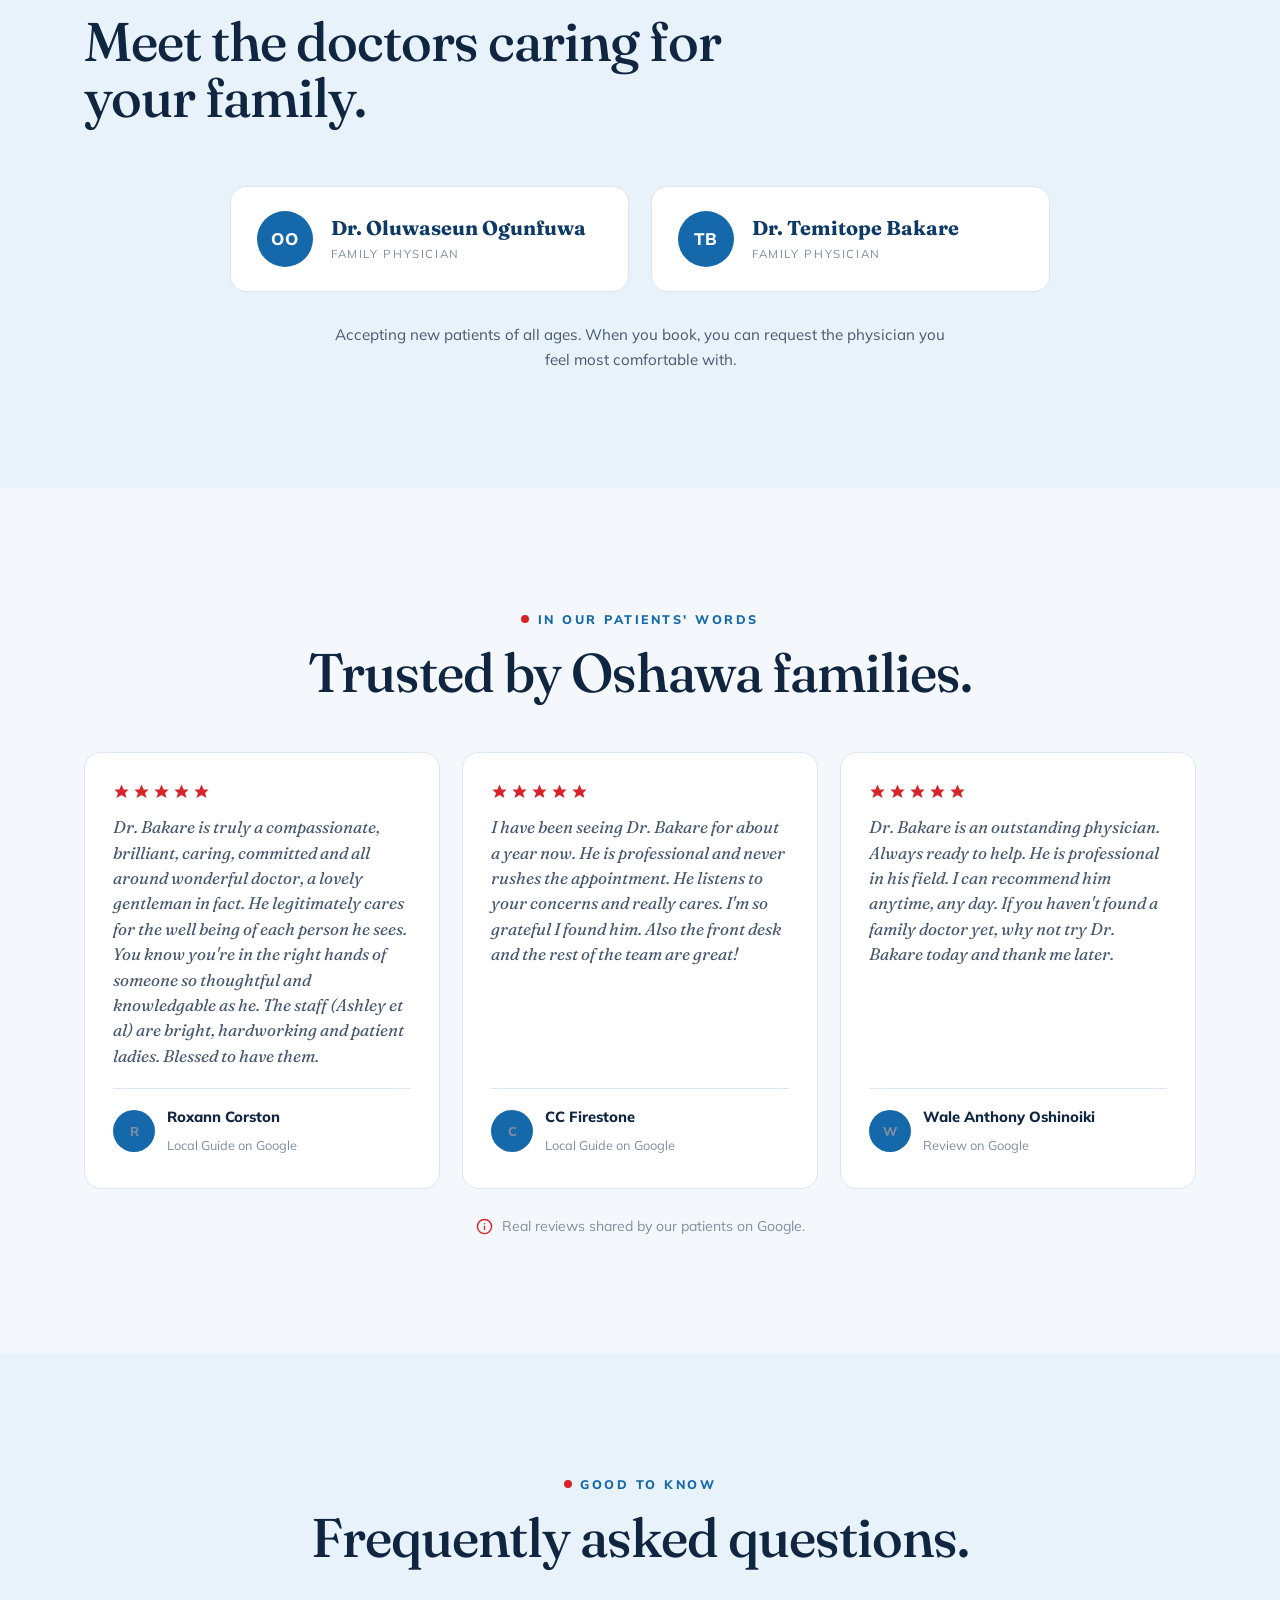
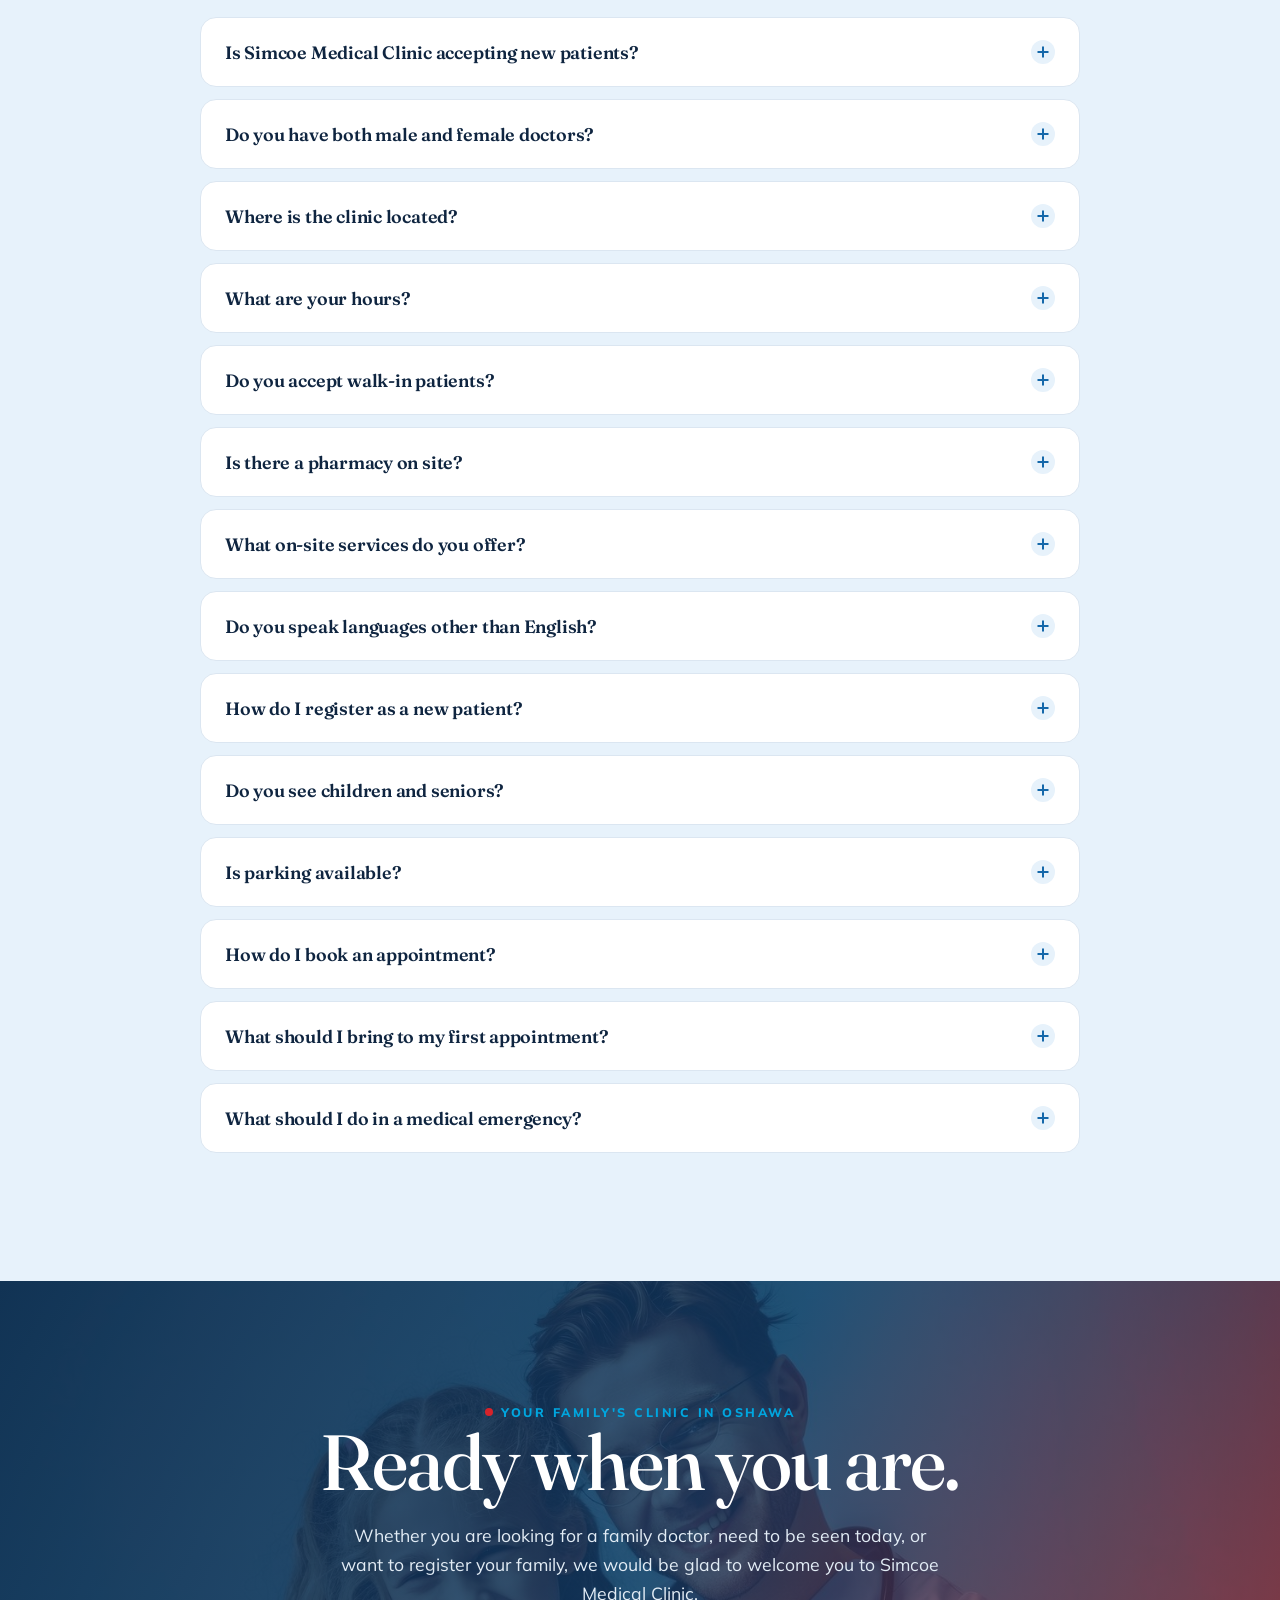
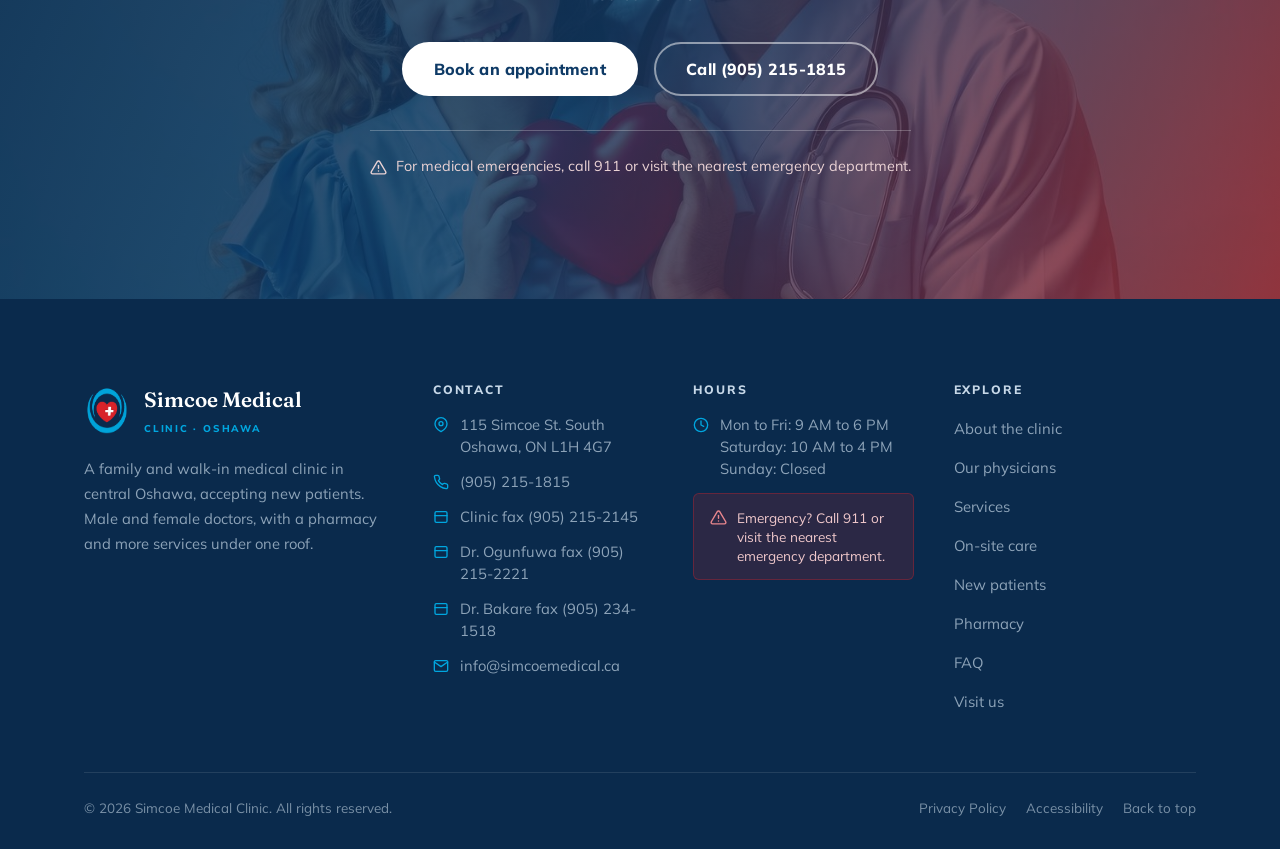
==== commit f9f18e3b: "Add files via upload" ====
--- a/index.html
+++ b/index.html
@@ -55,6 +55,10 @@
     {"@type":"MedicalProcedure","name":"Pain Clinic"},
     {"@type":"MedicalProcedure","name":"Physiotherapy"},
     {"@type":"MedicalProcedure","name":"Ultrasound"}
+  ],
+  "employee":[
+    {"@type":"Person","name":"Dr. Oluwaseun Ogunfuwa","jobTitle":"Family Physician","faxNumber":"+1-905-215-2221"},
+    {"@type":"Person","name":"Dr. Temitope Bakare","jobTitle":"Family Physician","faxNumber":"+1-905-234-1518"}
   ]
 }
 </script>
@@ -438,6 +442,27 @@
   </div>
 </section>
 
+<!-- PHYSICIANS -->
+<section class="section bg-soft" id="physicians">
+  <div class="wrap">
+    <div class="section-head reveal" style="margin-bottom:clamp(40px,5vw,60px)">
+      <span class="eyebrow">Our physicians</span>
+      <h2 class="h-xl">Meet the doctors caring for your family.</h2>
+    </div>
+    <div class="doc-grid">
+      <article class="doc-card reveal reveal-d1">
+        <span class="doc-av">OO</span>
+        <div class="doc-meta"><b>Dr. Oluwaseun Ogunfuwa</b><span>Family Physician</span></div>
+      </article>
+      <article class="doc-card reveal reveal-d2">
+        <span class="doc-av">TB</span>
+        <div class="doc-meta"><b>Dr. Temitope Bakare</b><span>Family Physician</span></div>
+      </article>
+    </div>
+    <p class="doc-note">Accepting new patients of all ages. When you book, you can request the physician you feel most comfortable with.</p>
+  </div>
+</section>
+
 <!-- TESTIMONIALS -->
 <section class="section" id="testimonials">
   <div class="wrap">
@@ -519,7 +544,9 @@
         <h4>Contact</h4>
         <div class="fc-line"><svg viewBox="0 0 24 24" fill="none" stroke="currentColor" stroke-width="2" stroke-linecap="round" stroke-linejoin="round"><path d="M21 10c0 7-9 12-9 12s-9-5-9-12a9 9 0 0 1 18 0z"/><circle cx="12" cy="10" r="3"/></svg><span>115 Simcoe St. South<br>Oshawa, ON L1H 4G7</span></div>
         <div class="fc-line"><svg viewBox="0 0 24 24" fill="none" stroke="currentColor" stroke-width="2" stroke-linecap="round" stroke-linejoin="round"><path d="M22 16.92v3a2 2 0 0 1-2.18 2 19.79 19.79 0 0 1-8.63-3.07 19.5 19.5 0 0 1-6-6 19.79 19.79 0 0 1-3.07-8.67A2 2 0 0 1 4.11 2h3a2 2 0 0 1 2 1.72c.13.96.36 1.9.7 2.81a2 2 0 0 1-.45 2.11L8.09 9.91a16 16 0 0 0 6 6l1.27-1.27a2 2 0 0 1 2.11-.45c.91.34 1.85.57 2.81.7A2 2 0 0 1 22 16.92z"/></svg><a href="tel:+19052151815">(905) 215-1815</a></div>
-        <div class="fc-line"><svg viewBox="0 0 24 24" fill="none" stroke="currentColor" stroke-width="2" stroke-linecap="round" stroke-linejoin="round"><rect x="3" y="4" width="18" height="16" rx="2"/><path d="M3 10h18"/></svg><span>Fax (905) 215-2145</span></div>
+        <div class="fc-line"><svg viewBox="0 0 24 24" fill="none" stroke="currentColor" stroke-width="2" stroke-linecap="round" stroke-linejoin="round"><rect x="3" y="4" width="18" height="16" rx="2"/><path d="M3 10h18"/></svg><span>Clinic fax (905) 215-2145</span></div>
+        <div class="fc-line"><svg viewBox="0 0 24 24" fill="none" stroke="currentColor" stroke-width="2" stroke-linecap="round" stroke-linejoin="round"><rect x="3" y="4" width="18" height="16" rx="2"/><path d="M3 10h18"/></svg><span>Dr. Ogunfuwa fax (905) 215-2221</span></div>
+        <div class="fc-line"><svg viewBox="0 0 24 24" fill="none" stroke="currentColor" stroke-width="2" stroke-linecap="round" stroke-linejoin="round"><rect x="3" y="4" width="18" height="16" rx="2"/><path d="M3 10h18"/></svg><span>Dr. Bakare fax (905) 234-1518</span></div>
         <div class="fc-line"><svg viewBox="0 0 24 24" fill="none" stroke="currentColor" stroke-width="2" stroke-linecap="round" stroke-linejoin="round"><path d="M4 4h16a2 2 0 0 1 2 2v12a2 2 0 0 1-2 2H4a2 2 0 0 1-2-2V6a2 2 0 0 1 2-2z"/><polyline points="22 6 12 13 2 6"/></svg><a href="mailto:info@simcoemedical.ca">info@simcoemedical.ca</a></div>
       </div>
       <div class="footer-col">
@@ -531,6 +558,7 @@
         <h4>Explore</h4>
         <ul>
           <li><a href="#about">About the clinic</a></li>
+          <li><a href="#physicians">Our physicians</a></li>
           <li><a href="#services">Services</a></li>
           <li><a href="#on-site">On-site care</a></li>
           <li><a href="#new-patients">New patients</a></li>
--- a/styles.css
+++ b/styles.css
@@ -642,3 +642,13 @@
 
 /* Focus visibility */
 a:focus-visible,button:focus-visible,.book-opt:focus-visible,.faq-q:focus-visible,.svc:focus-visible{outline:3px solid var(--cyan);outline-offset:3px;border-radius:4px}
+
+/* Physicians */
+.doc-grid{display:grid;grid-template-columns:repeat(2,1fr);gap:22px;max-width:820px;margin:0 auto}
+.doc-card{display:flex;align-items:center;gap:18px;background:#fff;border:1px solid var(--line);border-radius:var(--r-lg);padding:24px 26px;transition:transform .35s var(--ease),box-shadow .35s var(--ease)}
+.doc-card:hover{transform:translateY(-3px);box-shadow:0 18px 40px -24px rgba(14,58,102,.35)}
+.doc-av{flex-shrink:0;width:56px;height:56px;border-radius:50%;background:var(--blue);color:#fff;display:grid;place-items:center;font-weight:800;font-size:1.05rem;letter-spacing:.03em}
+.doc-meta b{display:block;font-family:var(--serif);font-size:1.25rem;color:var(--navy);line-height:1.2}
+.doc-meta span{display:block;margin-top:4px;font-size:.72rem;color:var(--ink-3);text-transform:uppercase;letter-spacing:.14em}
+.doc-note{max-width:620px;margin:30px auto 0;text-align:center;color:var(--ink-2);font-size:.95rem}
+@media(max-width:640px){.doc-grid{grid-template-columns:1fr}}
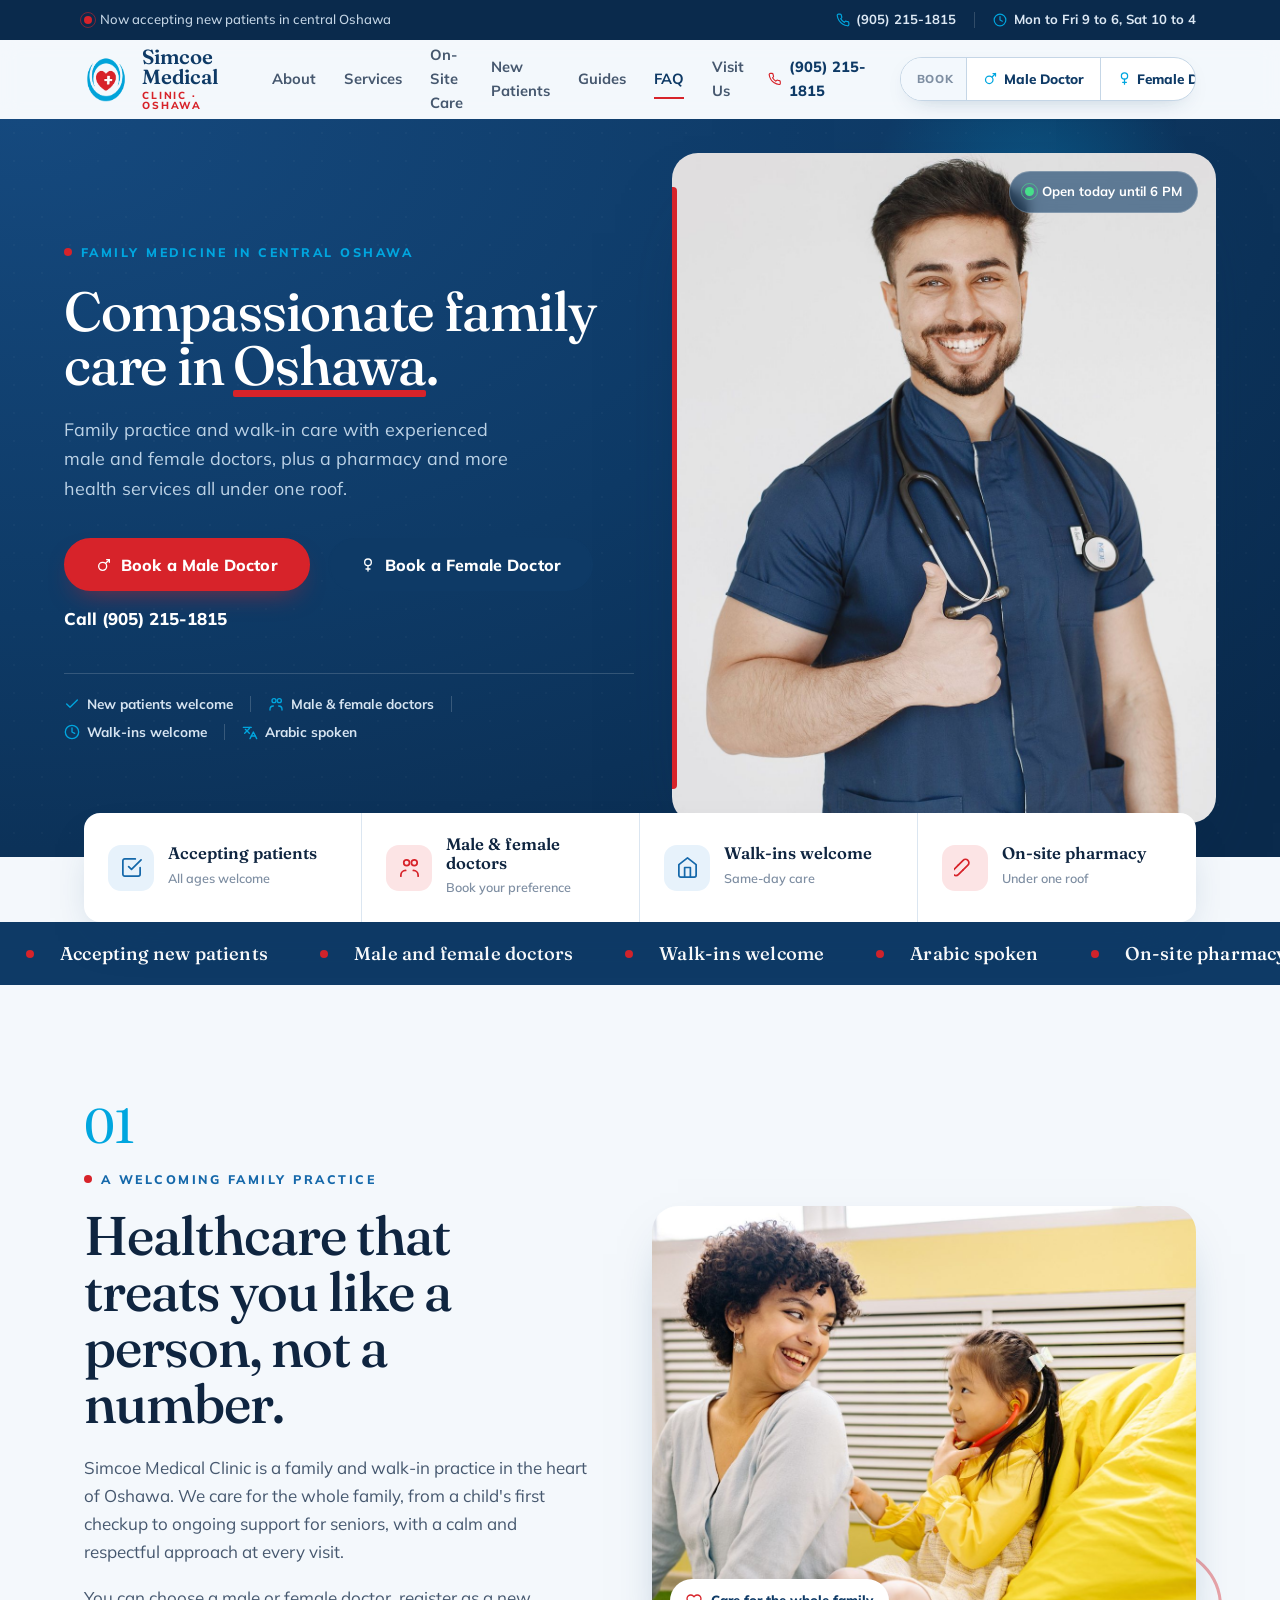
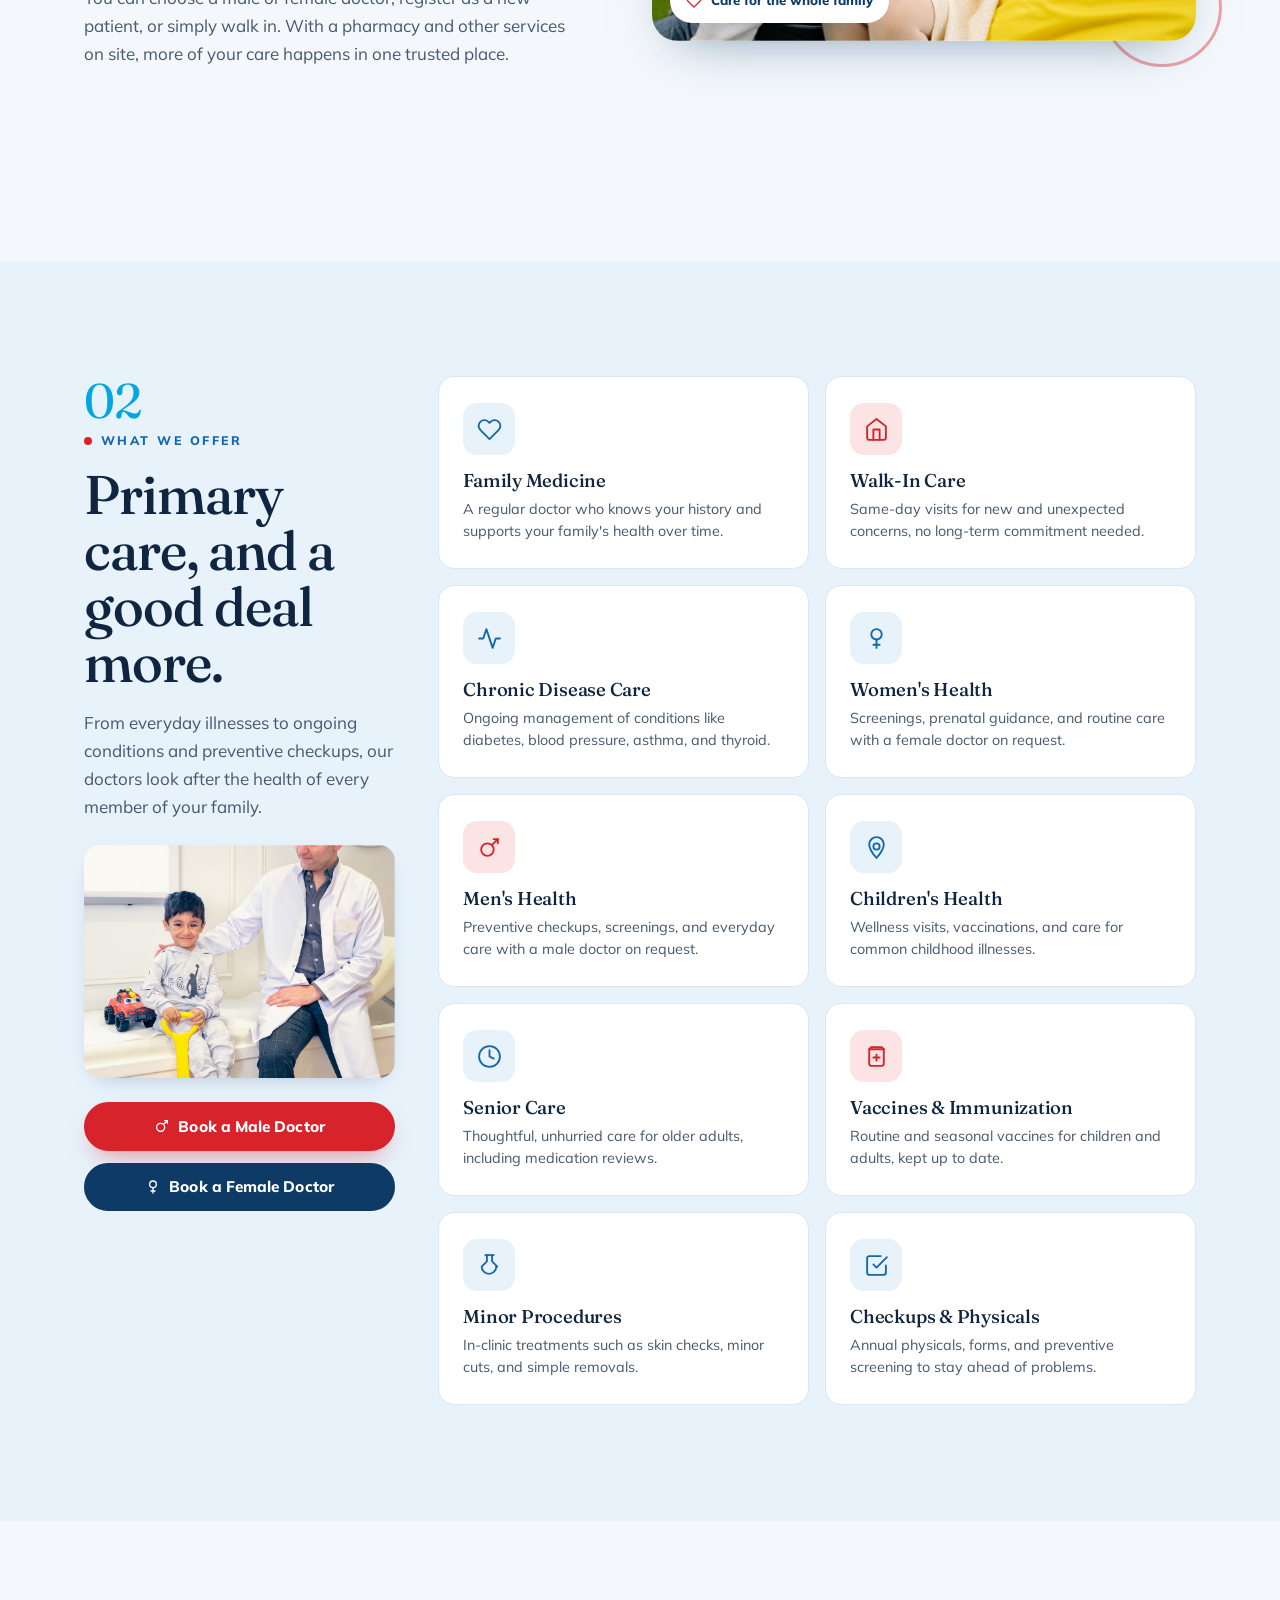
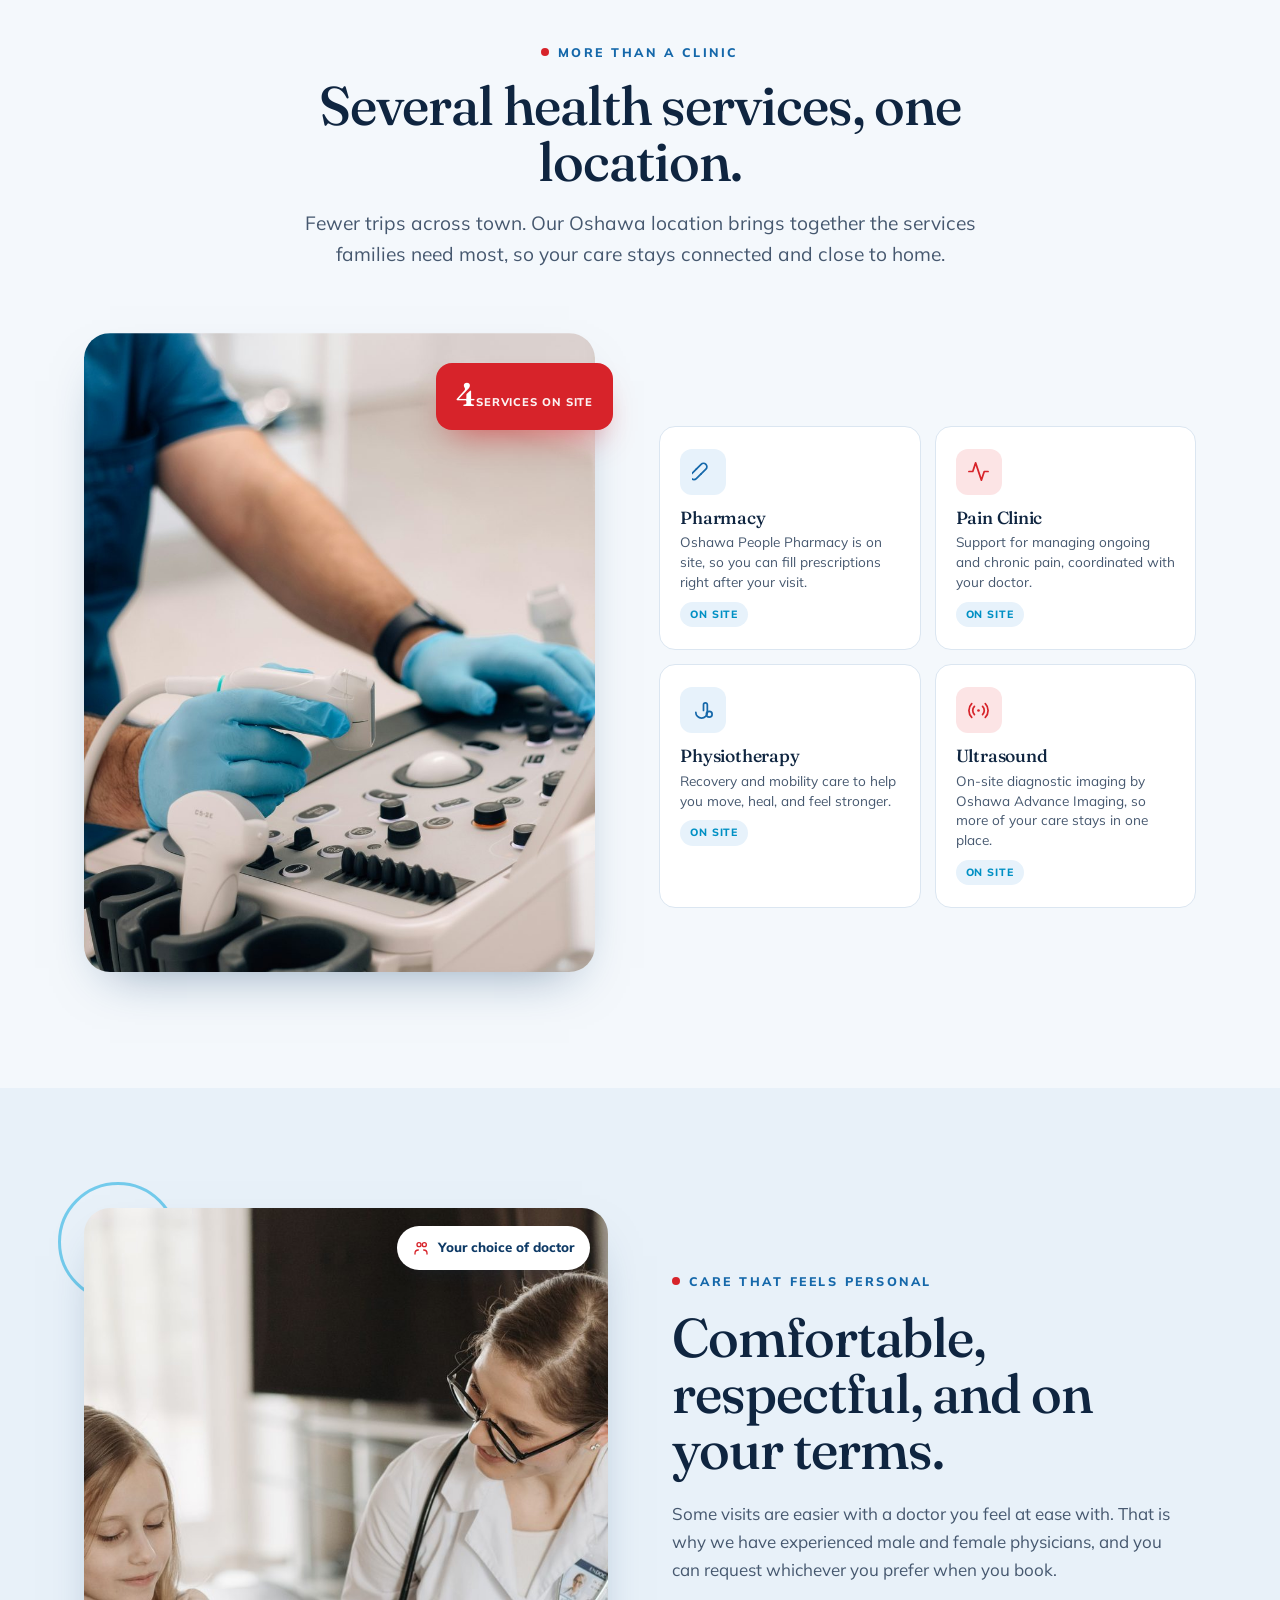
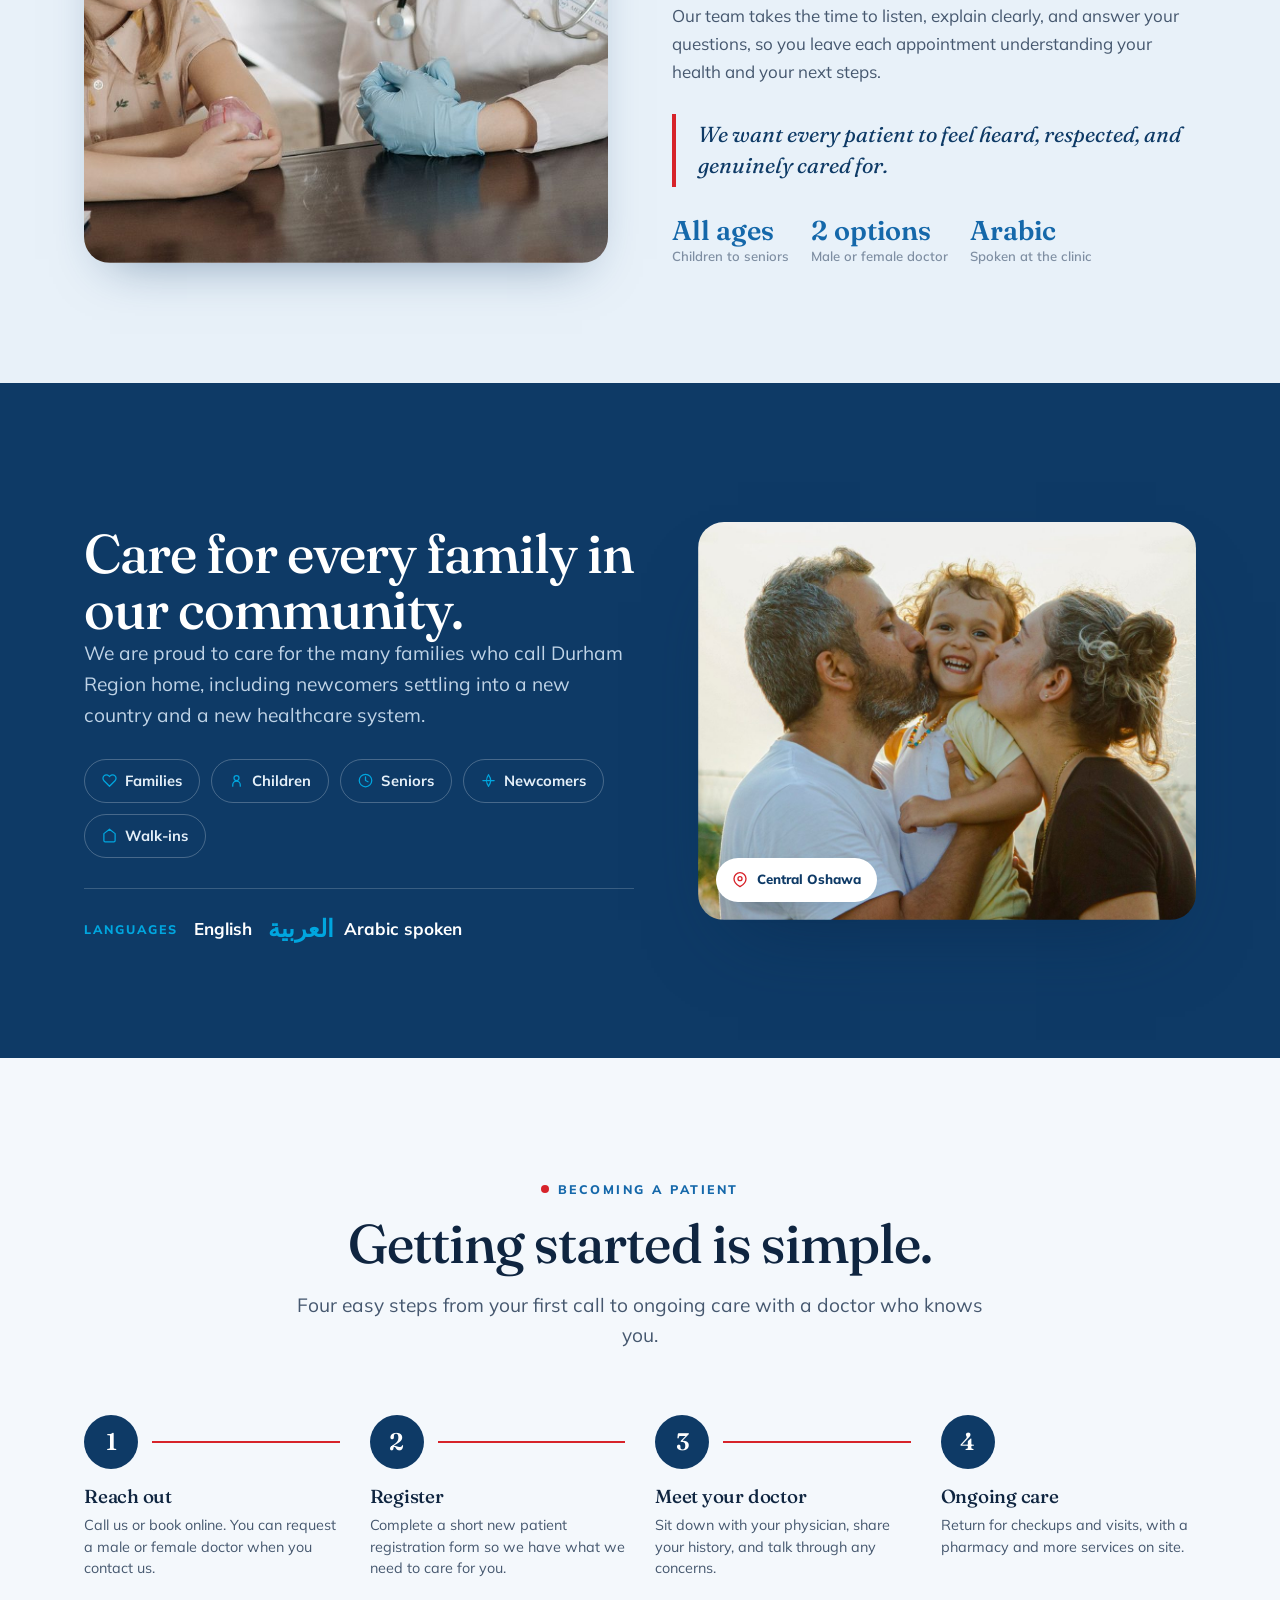
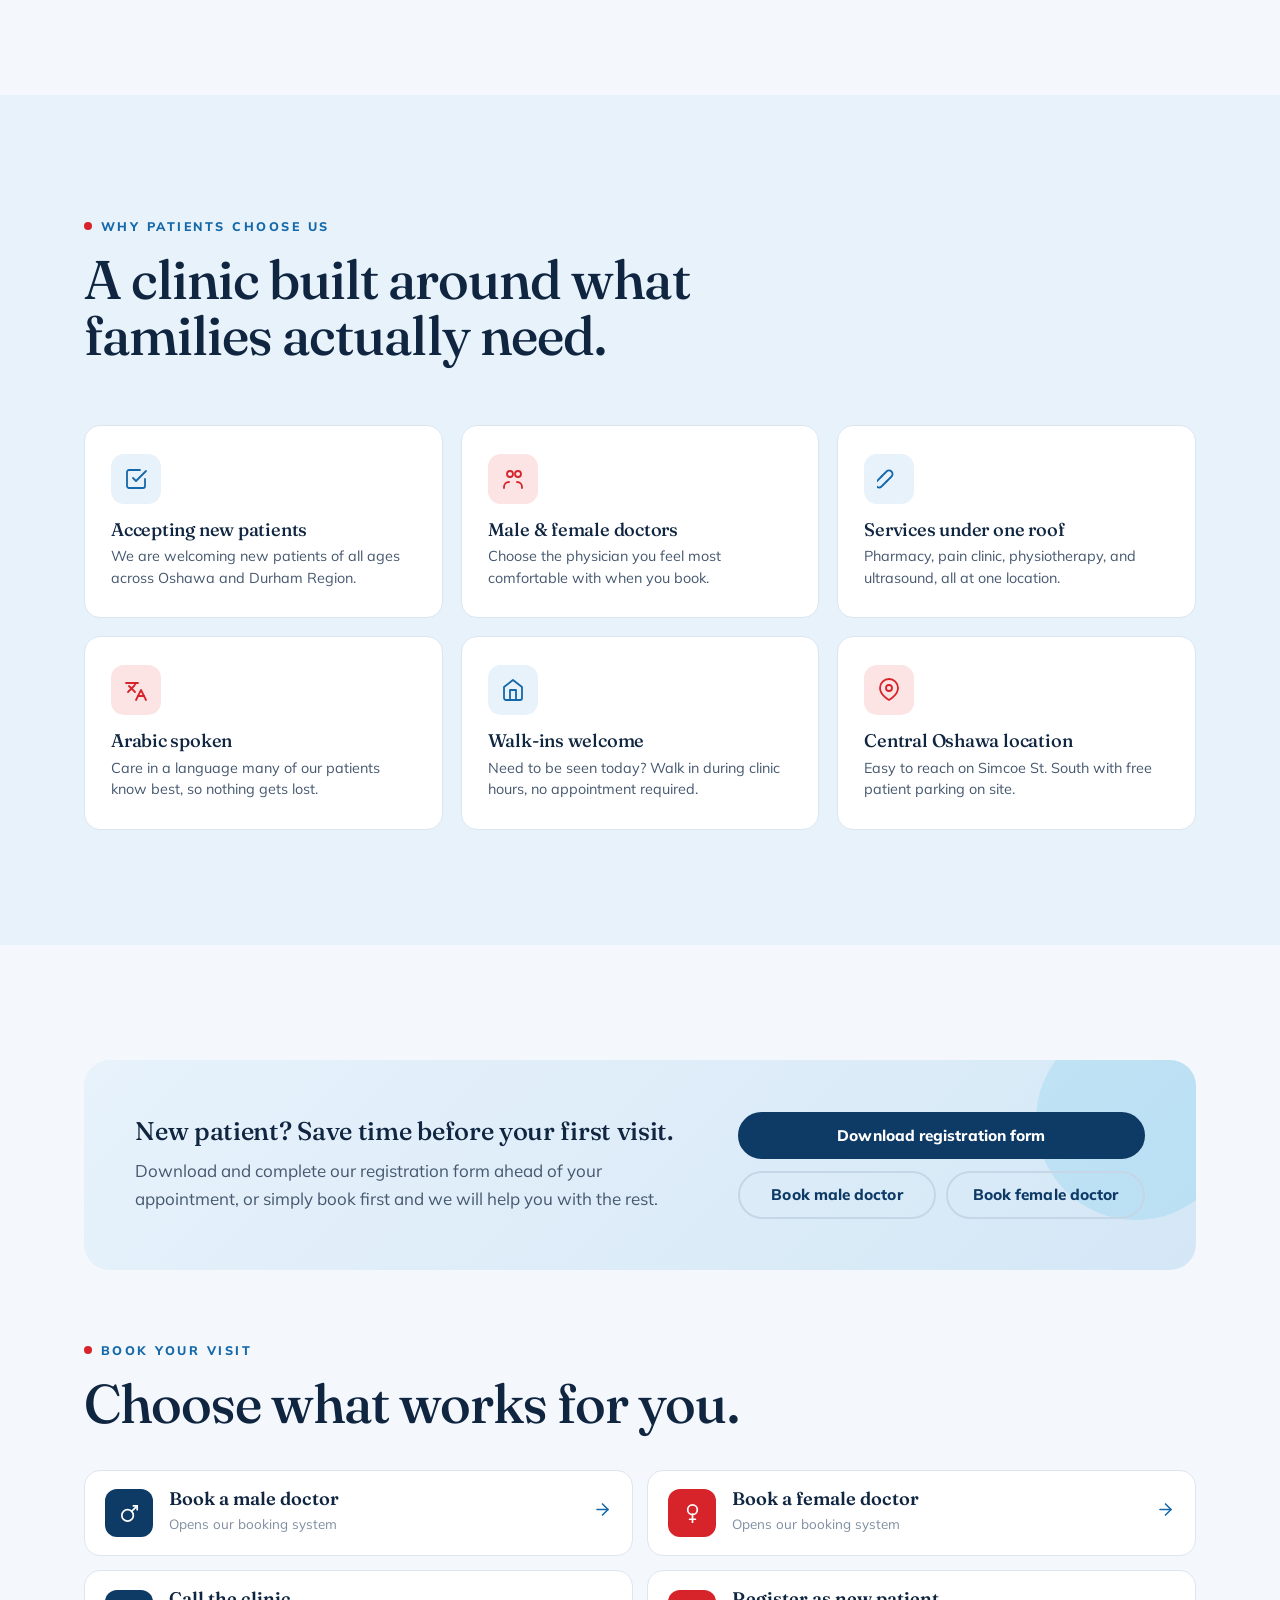
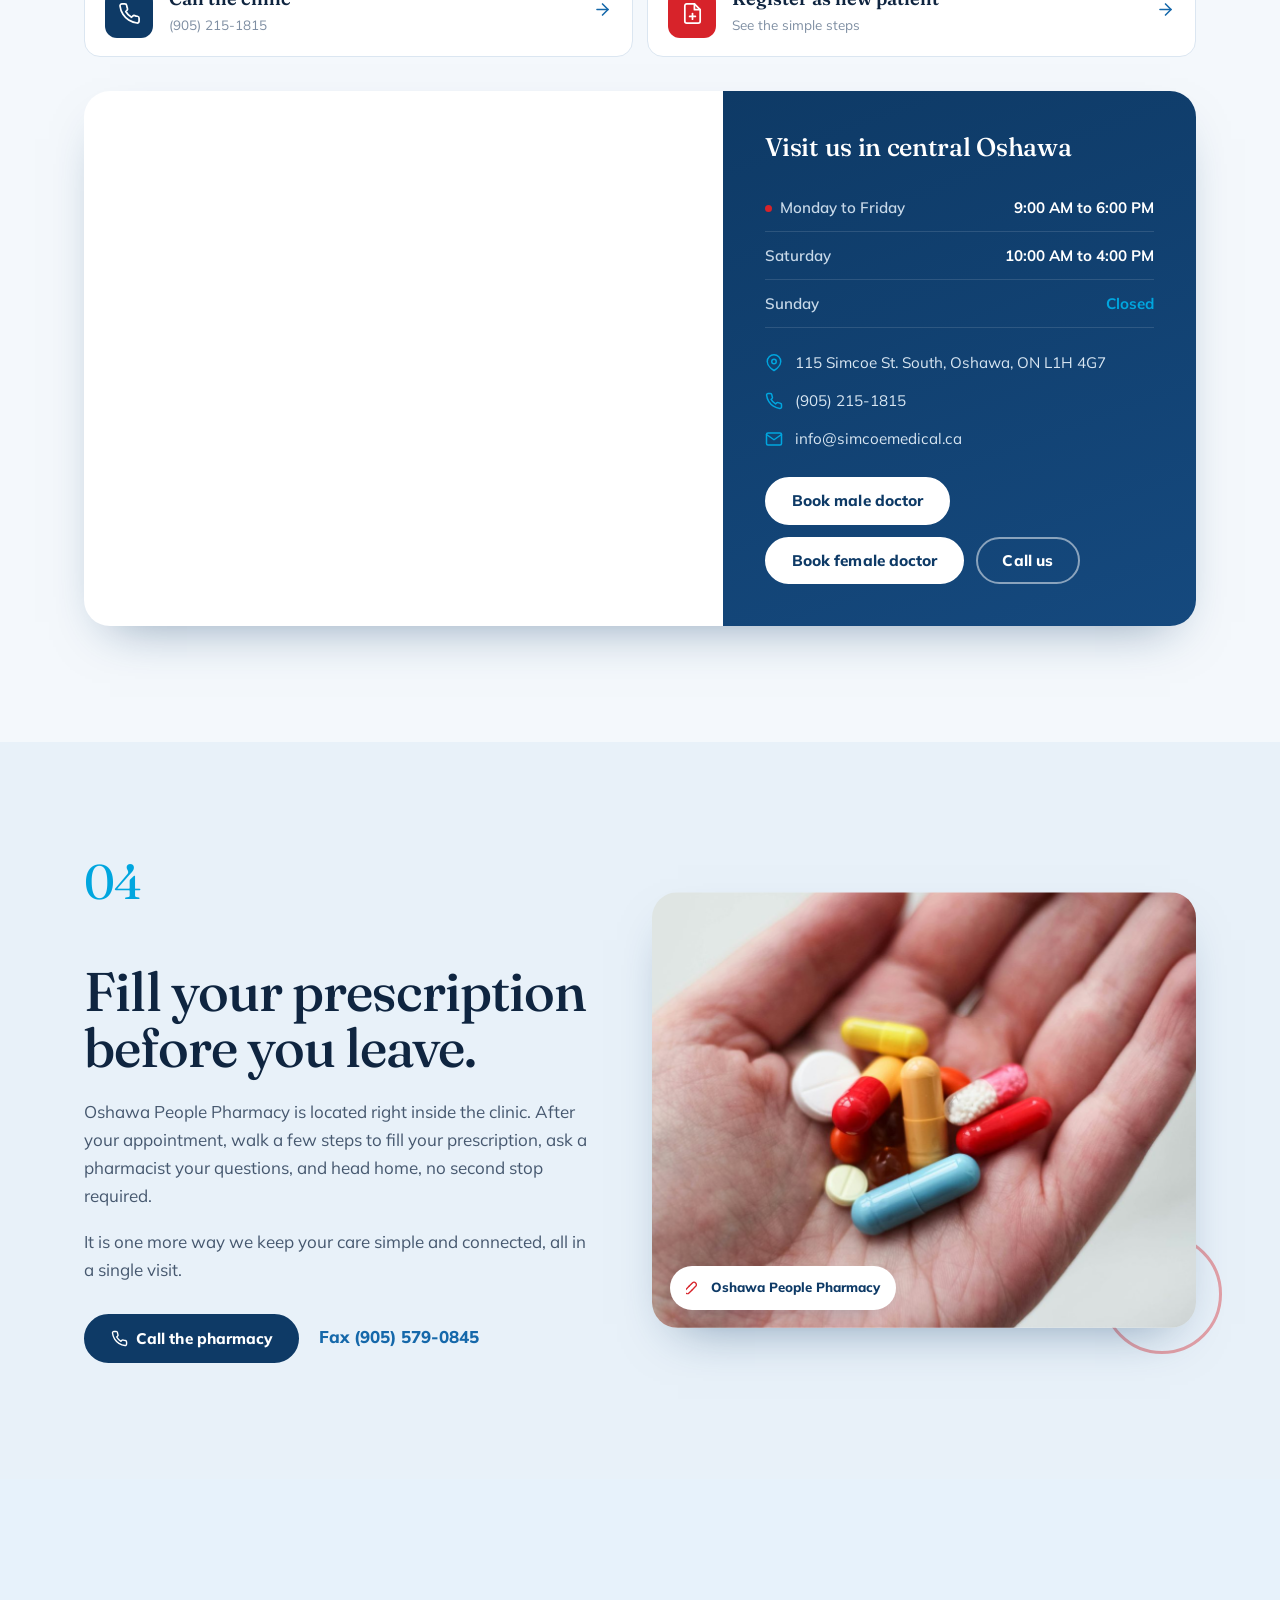
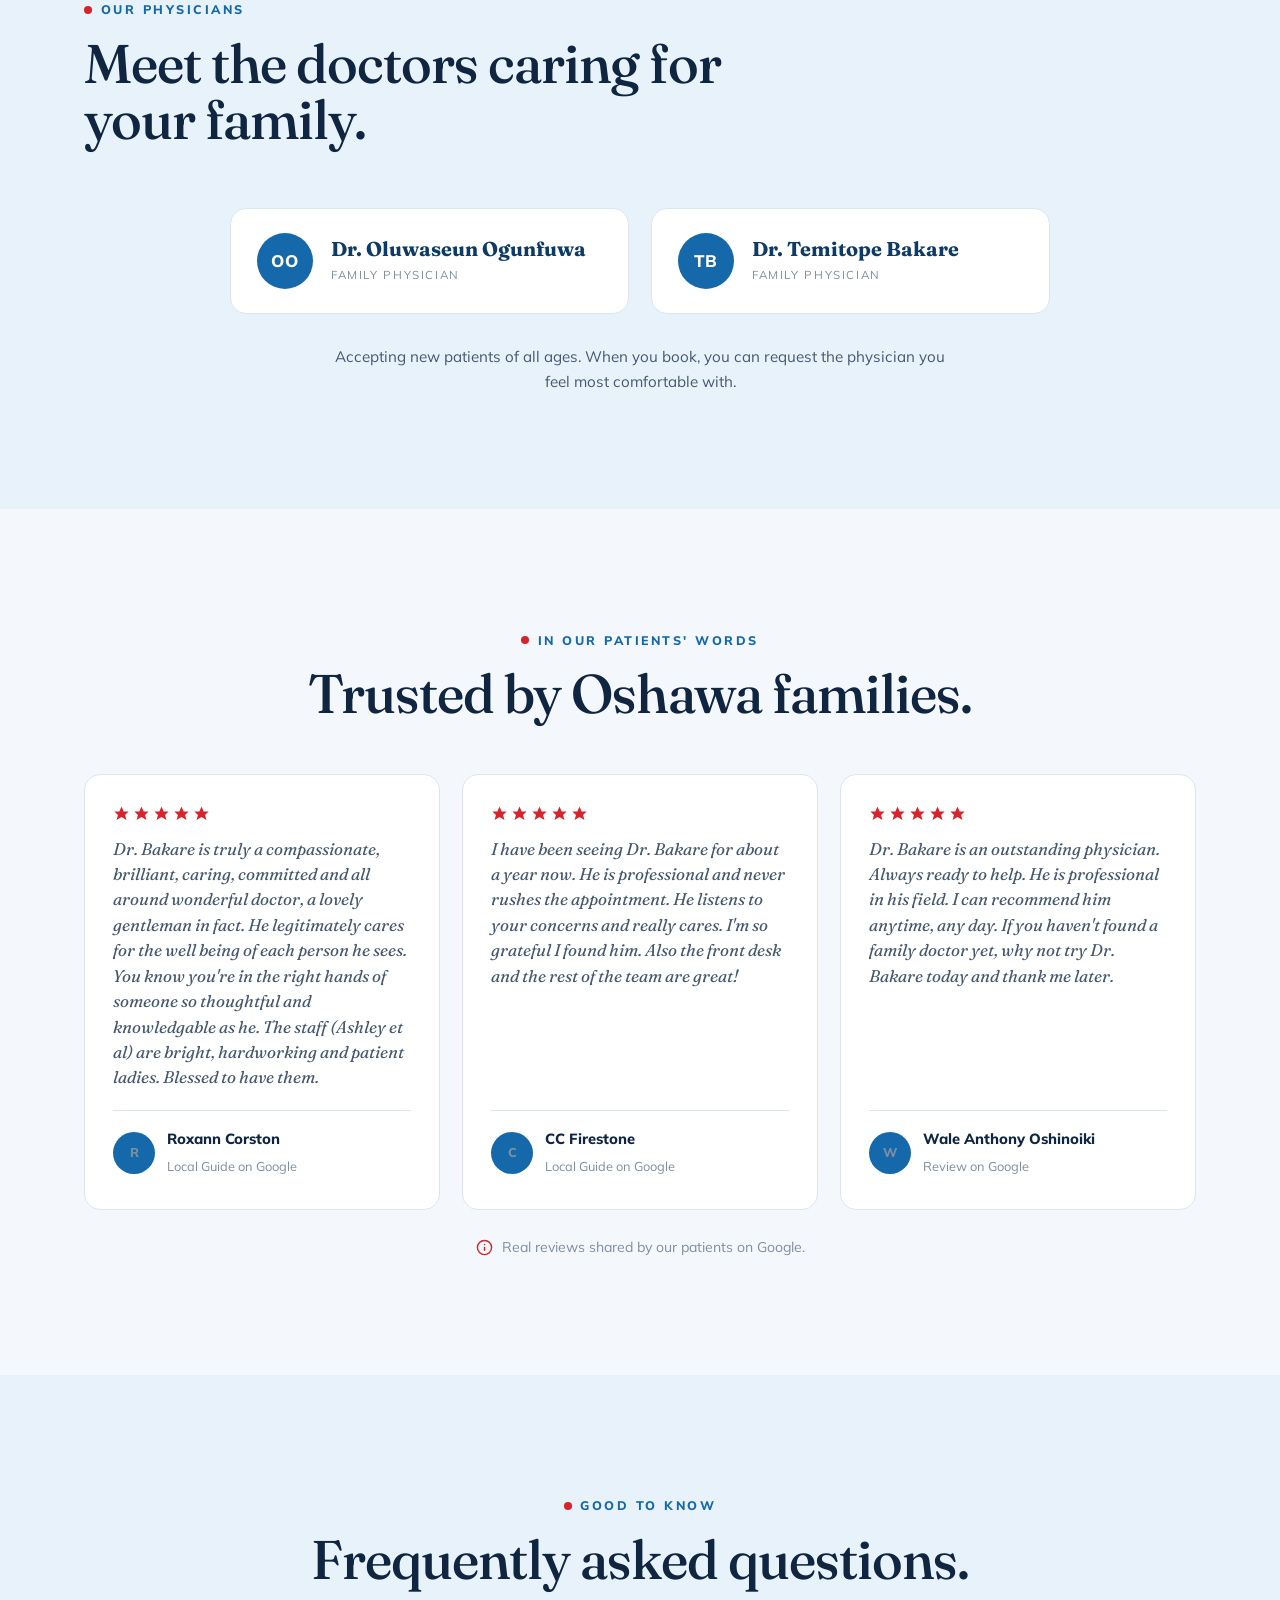
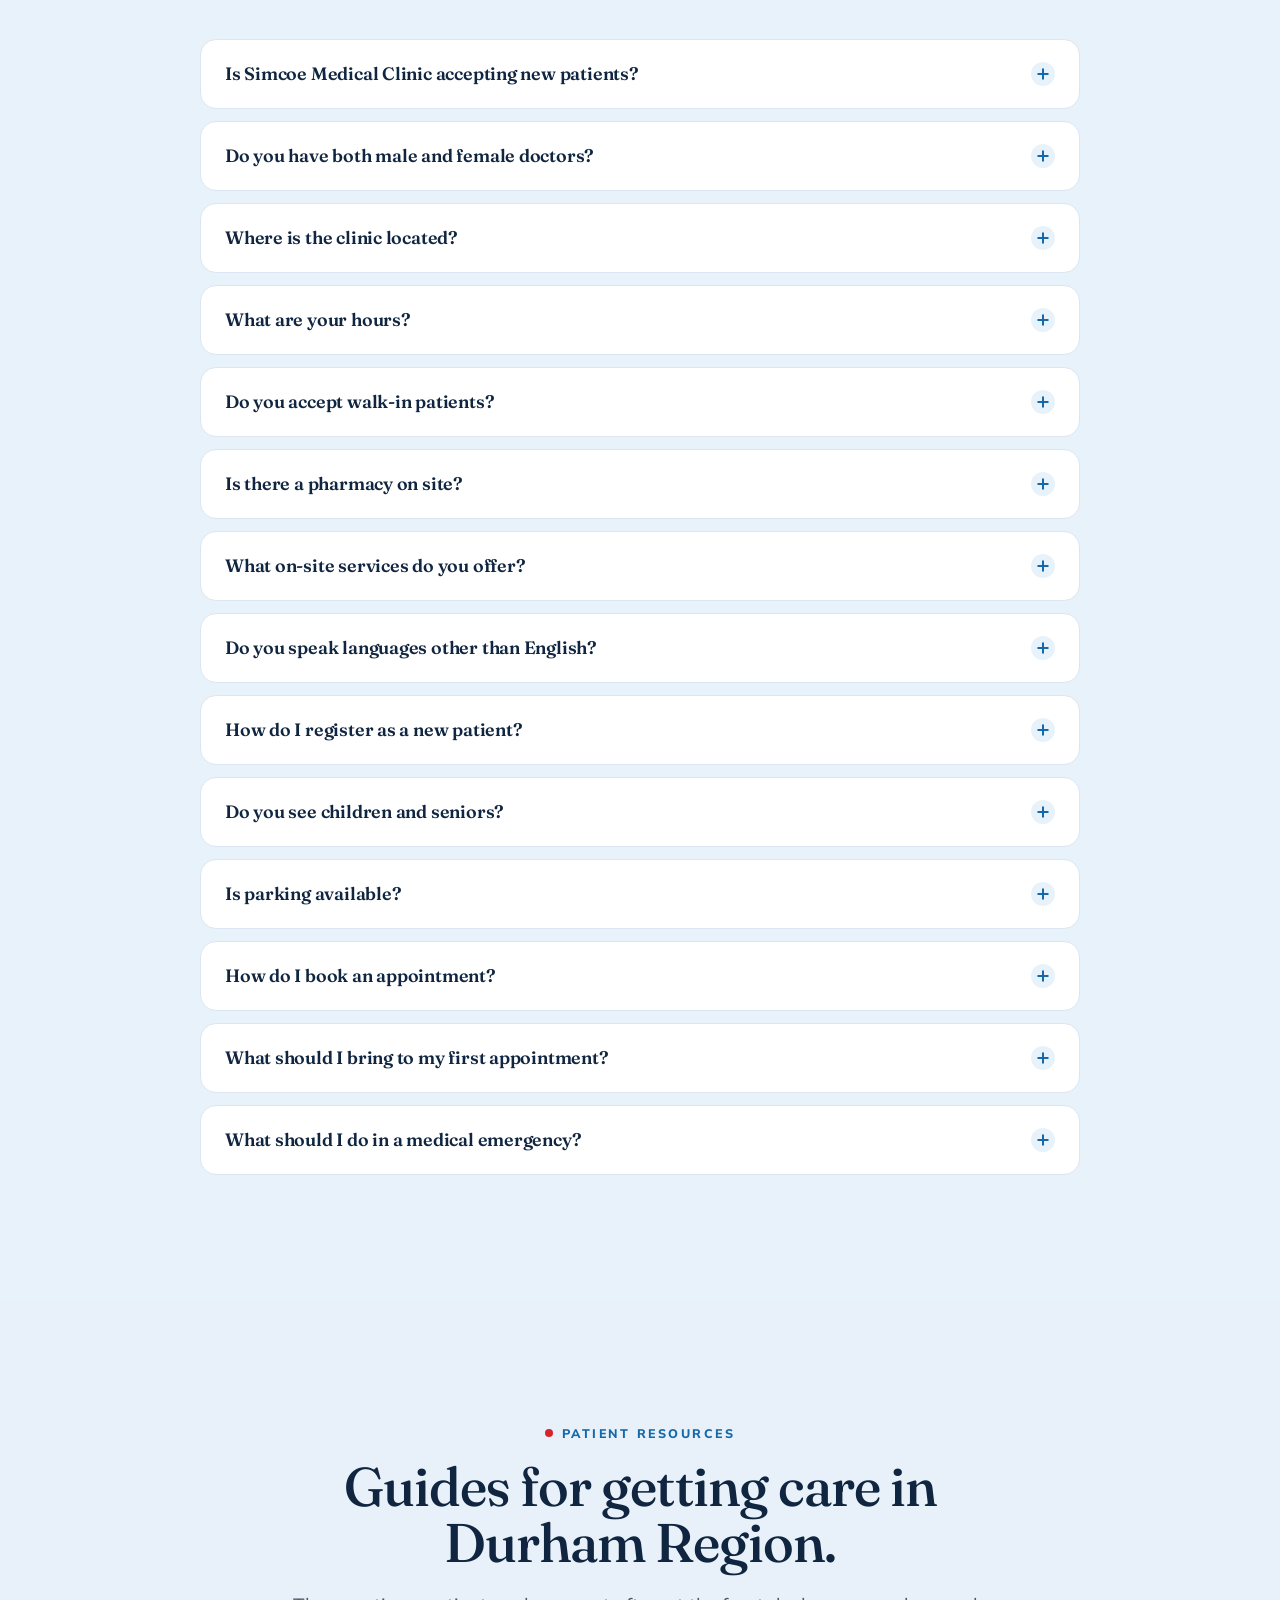
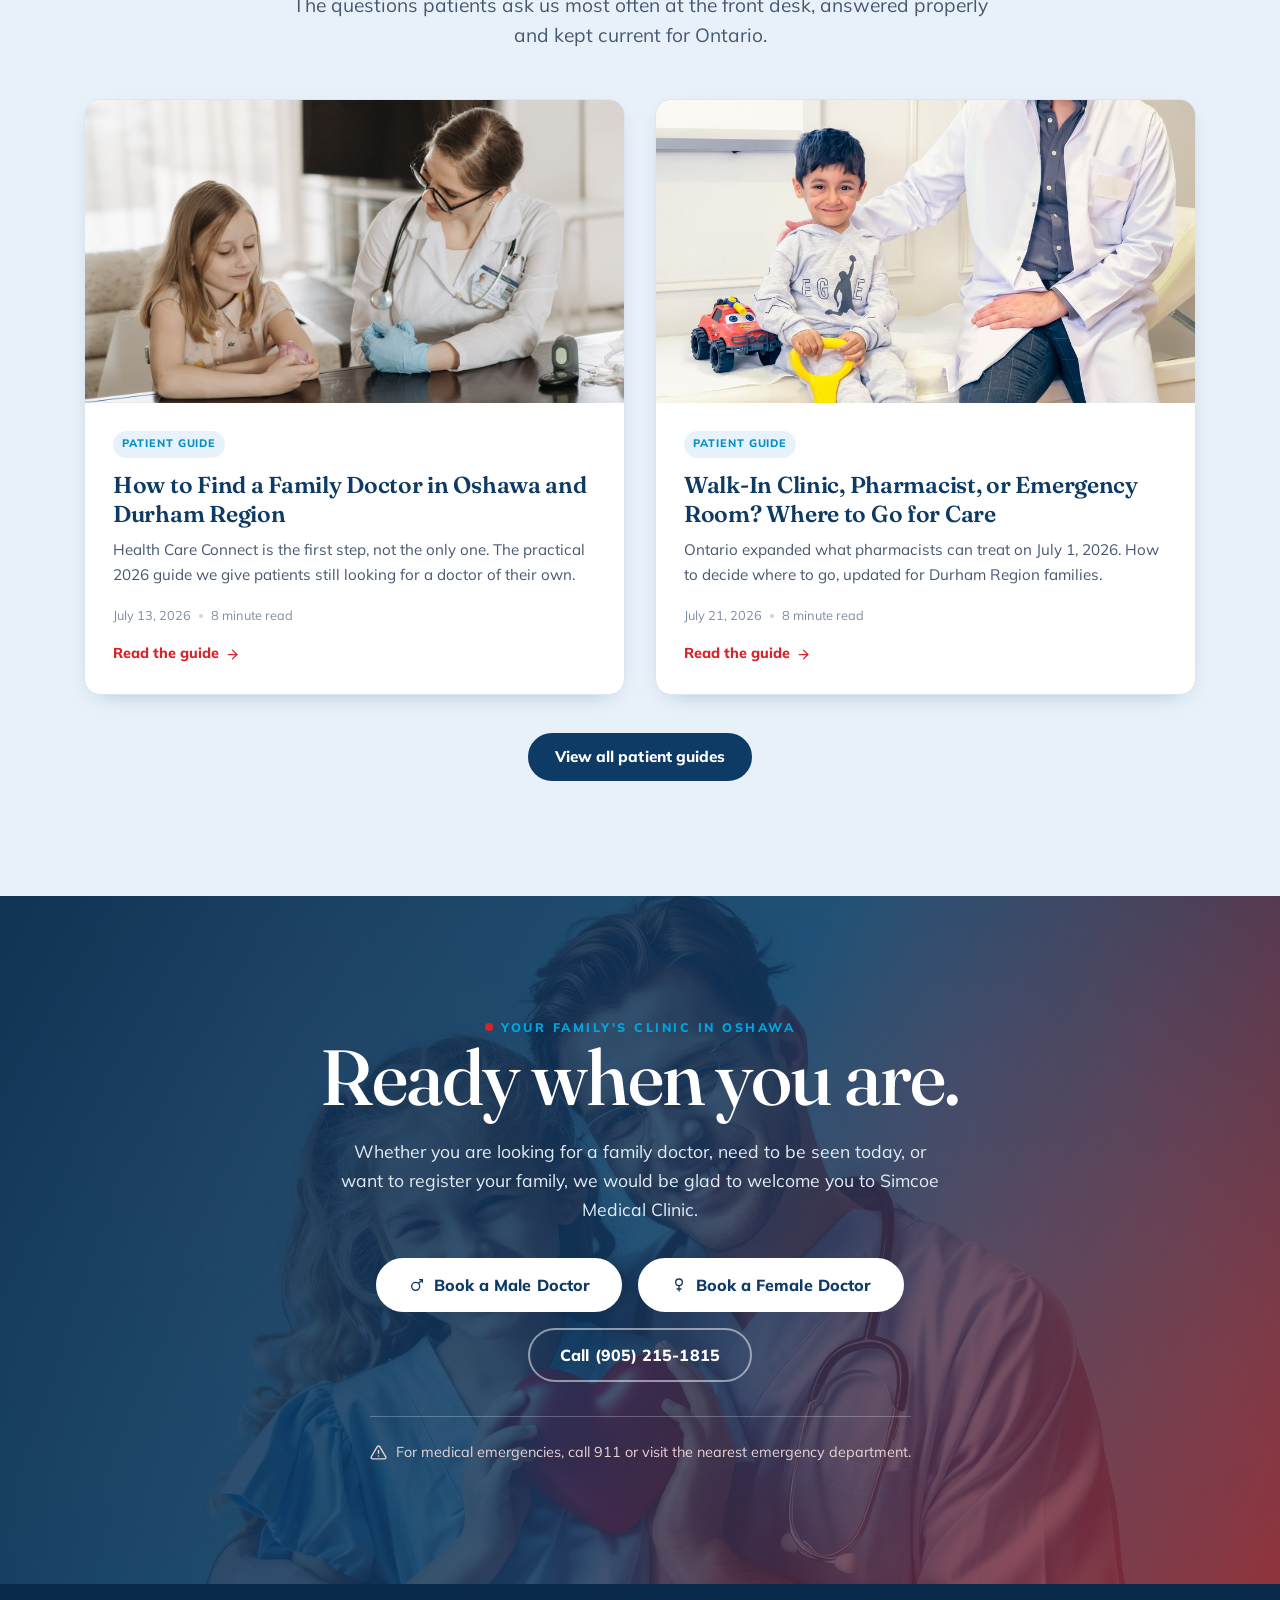
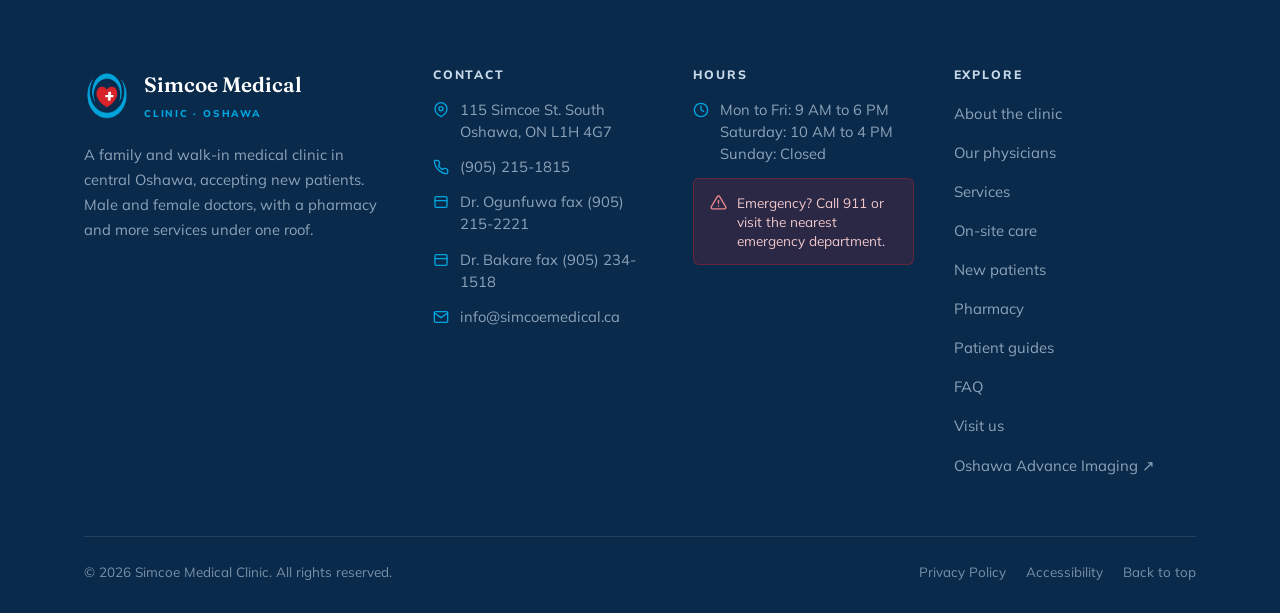
==== commit 027e369a: "Add files via upload" ====
--- a/index.html
+++ b/index.html
@@ -3,8 +3,8 @@
 <head>
 <meta charset="UTF-8">
 <meta name="viewport" content="width=device-width, initial-scale=1.0">
-<title>Simcoe Medical Clinic | Family Doctors and Walk-In Care in Central Oshawa</title>
-<meta name="description" content="Simcoe Medical Clinic in central Oshawa is accepting new patients. Family practice and walk-in care with male and female doctors, an on-site pharmacy, pain clinic, physiotherapy, and ultrasound. Arabic spoken. Book today.">
+<title>Simcoe Medical Clinic | Family Doctor &amp; Walk-In, Oshawa</title>
+<meta name="description" content="Accepting new patients in central Oshawa. Family and walk-in care with male and female doctors, on-site pharmacy, physiotherapy and ultrasound. Arabic spoken.">
 <meta name="keywords" content="family doctor Oshawa, walk-in clinic Oshawa, accepting new patients Oshawa, female doctor Oshawa, Arabic speaking doctor Oshawa, medical clinic Oshawa, Simcoe Medical Clinic">
 <meta name="theme-color" content="#0E3A66">
 <link rel="canonical" href="https://www.simcoemedical.ca/">
@@ -38,11 +38,11 @@
   "image":"https://www.simcoemedical.ca/og-image.jpg",
   "description":"Family practice and walk-in medical clinic in central Oshawa, Ontario, accepting new patients. Male and female doctors, on-site pharmacy, pain clinic, physiotherapy, and ultrasound. Arabic spoken.",
   "telephone":"+1-905-215-1815",
-  "faxNumber":"+1-905-215-2145",
   "email":"info@simcoemedical.ca",
   "address":{"@type":"PostalAddress","streetAddress":"115 Simcoe St. South","addressLocality":"Oshawa","addressRegion":"ON","postalCode":"L1H 4G7","addressCountry":"CA"},
   "geo":{"@type":"GeoCoordinates","latitude":43.8944401,"longitude":-78.8622397},
   "areaServed":["Oshawa","Whitby","Bowmanville","Courtice","Durham Region"],
+  "isRelatedTo":{"@type":"MedicalClinic","name":"Oshawa Advance Imaging","url":"https://www.oshawaadvanceimaging.ca/"},
   "availableLanguage":["English","Arabic"],
   "openingHoursSpecification":[
     {"@type":"OpeningHoursSpecification","dayOfWeek":["Monday","Tuesday","Wednesday","Thursday","Friday"],"opens":"09:00","closes":"18:00"},
@@ -126,12 +126,17 @@
         <a href="#services">Services</a>
         <a href="#on-site">On-Site Care</a>
         <a href="#new-patients">New Patients</a>
+        <a href="blog.html">Guides</a>
         <a href="#faq">FAQ</a>
         <a href="#contact">Visit Us</a>
       </nav>
       <div class="header-cta">
         <a href="tel:+19052151815" class="callnum"><svg viewBox="0 0 24 24" fill="none" stroke="currentColor" stroke-width="2" stroke-linecap="round" stroke-linejoin="round"><path d="M22 16.92v3a2 2 0 0 1-2.18 2 19.79 19.79 0 0 1-8.63-3.07 19.5 19.5 0 0 1-6-6 19.79 19.79 0 0 1-3.07-8.67A2 2 0 0 1 4.11 2h3a2 2 0 0 1 2 1.72c.13.96.36 1.9.7 2.81a2 2 0 0 1-.45 2.11L8.09 9.91a16 16 0 0 0 6 6l1.27-1.27a2 2 0 0 1 2.11-.45c.91.34 1.85.57 2.81.7A2 2 0 0 1 22 16.92z"/></svg>(905) 215-1815</a>
-        <a href="https://app.avaros.ca/av/weblink/simcoe" target="_blank" rel="noopener" class="btn btn--red">Book Appointment</a>
+        <div class="book-pair">
+          <span class="bp-label">Book</span>
+          <a href="https://app.avaros.ca/av/weblink/simcoe" target="_blank" rel="noopener" class="bp-btn"><svg class="bico" viewBox="0 0 24 24" fill="none" stroke="currentColor" stroke-width="2" stroke-linecap="round" stroke-linejoin="round"><circle cx="10" cy="14" r="6"/><path d="M14.5 9.5L20 4"/><path d="M16 4h4v4"/></svg>Male Doctor</a>
+          <a href="https://app.avaros.ca/av/weblink/simcoemc" target="_blank" rel="noopener" class="bp-btn"><svg class="bico" viewBox="0 0 24 24" fill="none" stroke="currentColor" stroke-width="2" stroke-linecap="round" stroke-linejoin="round"><circle cx="12" cy="8" r="5"/><path d="M12 13v8"/><path d="M9 18h6"/></svg>Female Doctor</a>
+        </div>
       </div>
       <button class="burger" id="burger" aria-label="Open menu" aria-expanded="false" aria-controls="mobileMenu"><span></span></button>
     </div>
@@ -146,11 +151,13 @@
     <a href="#services" data-close>Services <span>02</span></a>
     <a href="#on-site" data-close>On-Site Care <span>03</span></a>
     <a href="#new-patients" data-close>New Patients <span>04</span></a>
-    <a href="#faq" data-close>FAQ <span>05</span></a>
-    <a href="#contact" data-close>Visit Us <span>06</span></a>
+    <a href="blog.html">Patient Guides <span>05</span></a>
+    <a href="#faq" data-close>FAQ <span>06</span></a>
+    <a href="#contact" data-close>Visit Us <span>07</span></a>
   </nav>
   <div class="mm-actions">
-    <a href="https://app.avaros.ca/av/weblink/simcoe" target="_blank" rel="noopener" class="btn btn--red btn--block" data-close>Book Appointment</a>
+    <a href="https://app.avaros.ca/av/weblink/simcoe" target="_blank" rel="noopener" class="btn btn--red btn--block" data-close><svg class="bico" viewBox="0 0 24 24" fill="none" stroke="currentColor" stroke-width="2" stroke-linecap="round" stroke-linejoin="round"><circle cx="10" cy="14" r="6"/><path d="M14.5 9.5L20 4"/><path d="M16 4h4v4"/></svg>Book a Male Doctor</a>
+    <a href="https://app.avaros.ca/av/weblink/simcoemc" target="_blank" rel="noopener" class="btn btn--navy btn--block" data-close><svg class="bico" viewBox="0 0 24 24" fill="none" stroke="currentColor" stroke-width="2" stroke-linecap="round" stroke-linejoin="round"><circle cx="12" cy="8" r="5"/><path d="M12 13v8"/><path d="M9 18h6"/></svg>Book a Female Doctor</a>
     <a href="tel:+19052151815" class="btn btn--outline btn--block">Call (905) 215-1815</a>
     <div class="mm-contact">115 Simcoe St. South, Oshawa, ON<br><a href="mailto:info@simcoemedical.ca">info@simcoemedical.ca</a></div>
   </div>
@@ -167,7 +174,8 @@
         <h1 class="display reveal reveal-d1"><span class="ln">Compassionate family</span><span class="ln">care in <span class="uline">Oshawa</span>.</span></h1>
         <p class="hero-lead reveal reveal-d2">Family practice and walk-in care with experienced male and female doctors, plus a pharmacy and more health services all under one roof.</p>
         <div class="hero-actions reveal reveal-d3">
-          <a href="https://app.avaros.ca/av/weblink/simcoe" target="_blank" rel="noopener" class="btn btn--red btn--lg">Book an appointment <span class="arrow" aria-hidden="true">&rarr;</span></a>
+          <a href="https://app.avaros.ca/av/weblink/simcoe" target="_blank" rel="noopener" class="btn btn--red btn--lg"><svg class="bico" viewBox="0 0 24 24" fill="none" stroke="currentColor" stroke-width="2" stroke-linecap="round" stroke-linejoin="round"><circle cx="10" cy="14" r="6"/><path d="M14.5 9.5L20 4"/><path d="M16 4h4v4"/></svg>Book a Male Doctor</a>
+          <a href="https://app.avaros.ca/av/weblink/simcoemc" target="_blank" rel="noopener" class="btn btn--navy btn--lg"><svg class="bico" viewBox="0 0 24 24" fill="none" stroke="currentColor" stroke-width="2" stroke-linecap="round" stroke-linejoin="round"><circle cx="12" cy="8" r="5"/><path d="M12 13v8"/><path d="M9 18h6"/></svg>Book a Female Doctor</a>
           <a href="tel:+19052151815" class="tlink tlink--light">Call (905) 215-1815</a>
         </div>
         <div class="hero-trust reveal reveal-d4">
@@ -236,7 +244,10 @@
         <h2 class="h-xl reveal reveal-d1">Primary care, and a good deal more.</h2>
         <p class="reveal reveal-d2">From everyday illnesses to ongoing conditions and preventive checkups, our doctors look after the health of every member of your family.</p>
         <div class="svc-intro-img img-reveal reveal-s"><img src="images/clinic.jpg" alt="A doctor seeing a young patient in a bright clinic room" loading="lazy" width="933" height="1400"></div>
-        <a href="https://app.avaros.ca/av/weblink/simcoe" target="_blank" rel="noopener" class="btn btn--red reveal reveal-d3">Book an appointment <span class="arrow" aria-hidden="true">&rarr;</span></a>
+        <div class="btn-duo reveal reveal-d3">
+          <a href="https://app.avaros.ca/av/weblink/simcoe" target="_blank" rel="noopener" class="btn btn--red"><svg class="bico" viewBox="0 0 24 24" fill="none" stroke="currentColor" stroke-width="2" stroke-linecap="round" stroke-linejoin="round"><circle cx="10" cy="14" r="6"/><path d="M14.5 9.5L20 4"/><path d="M16 4h4v4"/></svg>Book a Male Doctor</a>
+          <a href="https://app.avaros.ca/av/weblink/simcoemc" target="_blank" rel="noopener" class="btn btn--navy"><svg class="bico" viewBox="0 0 24 24" fill="none" stroke="currentColor" stroke-width="2" stroke-linecap="round" stroke-linejoin="round"><circle cx="12" cy="8" r="5"/><path d="M12 13v8"/><path d="M9 18h6"/></svg>Book a Female Doctor</a>
+        </div>
       </div>
       <div class="svc-grid">
         <article class="svc reveal reveal-d1"><span class="svc-ic"><svg viewBox="0 0 24 24" fill="none" stroke="currentColor" stroke-width="1.8" stroke-linecap="round" stroke-linejoin="round"><path d="M20.84 4.61a5.5 5.5 0 0 0-7.78 0L12 5.67l-1.06-1.06a5.5 5.5 0 0 0-7.78 7.78L12 21.23l8.84-8.84a5.5 5.5 0 0 0 0-7.78z"/></svg></span><h3>Family Medicine</h3><p>A regular doctor who knows your history and supports your family's health over time.</p></article>
@@ -272,7 +283,7 @@
           <article class="roof-card reveal reveal-d1"><span class="rc-ic"><svg viewBox="0 0 24 24" fill="none" stroke="currentColor" stroke-width="1.8" stroke-linecap="round" stroke-linejoin="round"><path d="M4.5 9.5l5-5a3.5 3.5 0 0 1 5 5l-5 5"/><path d="M9.5 14.5l-5 5a3.5 3.5 0 0 1-5-5l5-5"/></svg></span><h4>Pharmacy</h4><p>Oshawa People Pharmacy is on site, so you can fill prescriptions right after your visit.</p><span class="rc-tag">On site</span></article>
           <article class="roof-card reveal reveal-d2"><span class="rc-ic"><svg viewBox="0 0 24 24" fill="none" stroke="currentColor" stroke-width="1.8" stroke-linecap="round" stroke-linejoin="round"><path d="M22 12h-4l-3 9L9 3l-3 9H2"/></svg></span><h4>Pain Clinic</h4><p>Support for managing ongoing and chronic pain, coordinated with your doctor.</p><span class="rc-tag">On site</span></article>
           <article class="roof-card reveal reveal-d1"><span class="rc-ic"><svg viewBox="0 0 24 24" fill="none" stroke="currentColor" stroke-width="1.8" stroke-linecap="round" stroke-linejoin="round"><path d="M4 14a6 6 0 0 0 12 0V6a2 2 0 0 0-4 0v6"/><circle cx="18" cy="16" r="3"/></svg></span><h4>Physiotherapy</h4><p>Recovery and mobility care to help you move, heal, and feel stronger.</p><span class="rc-tag">On site</span></article>
-          <article class="roof-card reveal reveal-d2"><span class="rc-ic"><svg viewBox="0 0 24 24" fill="none" stroke="currentColor" stroke-width="1.8" stroke-linecap="round" stroke-linejoin="round"><path d="M4.93 4.93a10 10 0 0 0 0 14.14"/><path d="M7.76 7.76a6 6 0 0 0 0 8.48"/><circle cx="12" cy="12" r="1.4" fill="currentColor" stroke="none"/><path d="M16.24 7.76a6 6 0 0 1 0 8.48"/><path d="M19.07 4.93a10 10 0 0 1 0 14.14"/></svg></span><h4>Ultrasound</h4><p>On-site diagnostic imaging that keeps more of your care in one place.</p><span class="rc-tag">On site</span></article>
+          <article class="roof-card reveal reveal-d2"><span class="rc-ic"><svg viewBox="0 0 24 24" fill="none" stroke="currentColor" stroke-width="1.8" stroke-linecap="round" stroke-linejoin="round"><path d="M4.93 4.93a10 10 0 0 0 0 14.14"/><path d="M7.76 7.76a6 6 0 0 0 0 8.48"/><circle cx="12" cy="12" r="1.4" fill="currentColor" stroke="none"/><path d="M16.24 7.76a6 6 0 0 1 0 8.48"/><path d="M19.07 4.93a10 10 0 0 1 0 14.14"/></svg></span><h4>Ultrasound</h4><p>On-site diagnostic imaging by <a href="https://www.oshawaadvanceimaging.ca/" target="_blank" rel="noopener">Oshawa Advance Imaging</a>, so more of your care stays in one place.</p><span class="rc-tag">On site</span></article>
         </div>
       </div>
     </div>
@@ -378,7 +389,10 @@
       </div>
       <div class="forms-actions">
         <a href="new-patient-registration.pdf" target="_blank" rel="noopener" class="btn btn--navy btn--block">Download registration form</a>
-        <a href="https://app.avaros.ca/av/weblink/simcoe" target="_blank" rel="noopener" class="btn btn--outline btn--block">Book first instead</a>
+        <div class="btn-duo--block">
+          <a href="https://app.avaros.ca/av/weblink/simcoe" target="_blank" rel="noopener" class="btn btn--outline">Book male doctor</a>
+          <a href="https://app.avaros.ca/av/weblink/simcoemc" target="_blank" rel="noopener" class="btn btn--outline">Book female doctor</a>
+        </div>
       </div>
     </div>
 
@@ -387,8 +401,8 @@
       <h2 class="h-xl">Choose what works for you.</h2>
     </div>
     <div class="book-options">
-      <a href="https://app.avaros.ca/av/weblink/simcoe" target="_blank" rel="noopener" class="book-opt reveal reveal-d1"><span class="bo-ic"><svg viewBox="0 0 24 24" fill="none" stroke="currentColor" stroke-width="1.8" stroke-linecap="round" stroke-linejoin="round"><circle cx="10" cy="14" r="6"/><path d="M14.5 9.5L20 4"/><path d="M16 4h4v4"/></svg></span><span class="bo-tx"><b>Book a male doctor</b><span>Request when you book</span></span><span class="bo-arrow"><svg viewBox="0 0 24 24" fill="none" stroke="currentColor" stroke-width="2" stroke-linecap="round" stroke-linejoin="round"><line x1="5" y1="12" x2="19" y2="12"/><polyline points="12 5 19 12 12 19"/></svg></span></a>
-      <a href="https://app.avaros.ca/av/weblink/simcoe" target="_blank" rel="noopener" class="book-opt reveal reveal-d2"><span class="bo-ic"><svg viewBox="0 0 24 24" fill="none" stroke="currentColor" stroke-width="1.8" stroke-linecap="round" stroke-linejoin="round"><circle cx="12" cy="8" r="5"/><path d="M12 13v8"/><path d="M9 18h6"/></svg></span><span class="bo-tx"><b>Book a female doctor</b><span>Request when you book</span></span><span class="bo-arrow"><svg viewBox="0 0 24 24" fill="none" stroke="currentColor" stroke-width="2" stroke-linecap="round" stroke-linejoin="round"><line x1="5" y1="12" x2="19" y2="12"/><polyline points="12 5 19 12 12 19"/></svg></span></a>
+      <a href="https://app.avaros.ca/av/weblink/simcoe" target="_blank" rel="noopener" class="book-opt reveal reveal-d1"><span class="bo-ic"><svg viewBox="0 0 24 24" fill="none" stroke="currentColor" stroke-width="1.8" stroke-linecap="round" stroke-linejoin="round"><circle cx="10" cy="14" r="6"/><path d="M14.5 9.5L20 4"/><path d="M16 4h4v4"/></svg></span><span class="bo-tx"><b>Book a male doctor</b><span>Opens our booking system</span></span><span class="bo-arrow"><svg viewBox="0 0 24 24" fill="none" stroke="currentColor" stroke-width="2" stroke-linecap="round" stroke-linejoin="round"><line x1="5" y1="12" x2="19" y2="12"/><polyline points="12 5 19 12 12 19"/></svg></span></a>
+      <a href="https://app.avaros.ca/av/weblink/simcoemc" target="_blank" rel="noopener" class="book-opt reveal reveal-d2"><span class="bo-ic"><svg viewBox="0 0 24 24" fill="none" stroke="currentColor" stroke-width="1.8" stroke-linecap="round" stroke-linejoin="round"><circle cx="12" cy="8" r="5"/><path d="M12 13v8"/><path d="M9 18h6"/></svg></span><span class="bo-tx"><b>Book a female doctor</b><span>Opens our booking system</span></span><span class="bo-arrow"><svg viewBox="0 0 24 24" fill="none" stroke="currentColor" stroke-width="2" stroke-linecap="round" stroke-linejoin="round"><line x1="5" y1="12" x2="19" y2="12"/><polyline points="12 5 19 12 12 19"/></svg></span></a>
       <a href="tel:+19052151815" class="book-opt reveal reveal-d1"><span class="bo-ic"><svg viewBox="0 0 24 24" fill="none" stroke="currentColor" stroke-width="1.8" stroke-linecap="round" stroke-linejoin="round"><path d="M22 16.92v3a2 2 0 0 1-2.18 2 19.79 19.79 0 0 1-8.63-3.07 19.5 19.5 0 0 1-6-6 19.79 19.79 0 0 1-3.07-8.67A2 2 0 0 1 4.11 2h3a2 2 0 0 1 2 1.72c.13.96.36 1.9.7 2.81a2 2 0 0 1-.45 2.11L8.09 9.91a16 16 0 0 0 6 6l1.27-1.27a2 2 0 0 1 2.11-.45c.91.34 1.85.57 2.81.7A2 2 0 0 1 22 16.92z"/></svg></span><span class="bo-tx"><b>Call the clinic</b><span>(905) 215-1815</span></span><span class="bo-arrow"><svg viewBox="0 0 24 24" fill="none" stroke="currentColor" stroke-width="2" stroke-linecap="round" stroke-linejoin="round"><line x1="5" y1="12" x2="19" y2="12"/><polyline points="12 5 19 12 12 19"/></svg></span></a>
       <a href="#new-patients" class="book-opt reveal reveal-d2"><span class="bo-ic"><svg viewBox="0 0 24 24" fill="none" stroke="currentColor" stroke-width="1.8" stroke-linecap="round" stroke-linejoin="round"><path d="M14 2H6a2 2 0 0 0-2 2v16a2 2 0 0 0 2 2h12a2 2 0 0 0 2-2V8z"/><polyline points="14 2 14 8 20 8"/><line x1="12" y1="18" x2="12" y2="12"/><line x1="9" y1="15" x2="15" y2="15"/></svg></span><span class="bo-tx"><b>Register as new patient</b><span>See the simple steps</span></span><span class="bo-arrow"><svg viewBox="0 0 24 24" fill="none" stroke="currentColor" stroke-width="2" stroke-linecap="round" stroke-linejoin="round"><line x1="5" y1="12" x2="19" y2="12"/><polyline points="12 5 19 12 12 19"/></svg></span></a>
     </div>
@@ -408,10 +422,10 @@
           <div><svg viewBox="0 0 24 24" fill="none" stroke="currentColor" stroke-width="2" stroke-linecap="round" stroke-linejoin="round"><path d="M21 10c0 7-9 12-9 12s-9-5-9-12a9 9 0 0 1 18 0z"/><circle cx="12" cy="10" r="3"/></svg><span>115 Simcoe St. South, Oshawa, ON L1H 4G7</span></div>
           <a href="tel:+19052151815"><svg viewBox="0 0 24 24" fill="none" stroke="currentColor" stroke-width="2" stroke-linecap="round" stroke-linejoin="round"><path d="M22 16.92v3a2 2 0 0 1-2.18 2 19.79 19.79 0 0 1-8.63-3.07 19.5 19.5 0 0 1-6-6 19.79 19.79 0 0 1-3.07-8.67A2 2 0 0 1 4.11 2h3a2 2 0 0 1 2 1.72c.13.96.36 1.9.7 2.81a2 2 0 0 1-.45 2.11L8.09 9.91a16 16 0 0 0 6 6l1.27-1.27a2 2 0 0 1 2.11-.45c.91.34 1.85.57 2.81.7A2 2 0 0 1 22 16.92z"/></svg><span>(905) 215-1815</span></a>
           <a href="mailto:info@simcoemedical.ca"><svg viewBox="0 0 24 24" fill="none" stroke="currentColor" stroke-width="2" stroke-linecap="round" stroke-linejoin="round"><path d="M4 4h16a2 2 0 0 1 2 2v12a2 2 0 0 1-2 2H4a2 2 0 0 1-2-2V6a2 2 0 0 1 2-2z"/><polyline points="22 6 12 13 2 6"/></svg><span>info@simcoemedical.ca</span></a>
-          <div><svg viewBox="0 0 24 24" fill="none" stroke="currentColor" stroke-width="2" stroke-linecap="round" stroke-linejoin="round"><rect x="3" y="4" width="18" height="16" rx="2"/><path d="M3 10h18"/></svg><span>Fax (905) 215-2145</span></div>
         </div>
         <div class="visit-btns">
-          <a href="https://app.avaros.ca/av/weblink/simcoe" target="_blank" rel="noopener" class="btn btn--white">Book now</a>
+          <a href="https://app.avaros.ca/av/weblink/simcoe" target="_blank" rel="noopener" class="btn btn--white">Book male doctor</a>
+          <a href="https://app.avaros.ca/av/weblink/simcoemc" target="_blank" rel="noopener" class="btn btn--white">Book female doctor</a>
           <a href="tel:+19052151815" class="btn btn--ghost-light">Call us</a>
         </div>
       </div>
@@ -517,6 +531,42 @@
   </div>
 </section>
 
+<!-- PATIENT GUIDES -->
+<section class="section bg-bg2" id="guides">
+  <div class="wrap">
+    <div class="section-head center-head reveal" style="margin-bottom:clamp(32px,4vw,48px)">
+      <span class="eyebrow center">Patient resources</span>
+      <h2 class="h-xl">Guides for getting care in Durham Region.</h2>
+      <p class="lead">The questions patients ask us most often at the front desk, answered properly and kept current for Ontario.</p>
+    </div>
+    <div class="post-grid">
+      <article class="post-card reveal reveal-d1">
+        <a class="pc-media" href="find-a-family-doctor-oshawa-durham-region.html" tabindex="-1" aria-hidden="true"><img src="images/care.jpg" alt="" width="1400" height="935" loading="lazy" decoding="async"></a>
+        <div class="pc-body">
+          <span class="pc-tag">Patient Guide</span>
+          <h3><a href="find-a-family-doctor-oshawa-durham-region.html">How to Find a Family Doctor in Oshawa and Durham Region</a></h3>
+          <p>Health Care Connect is the first step, not the only one. The practical 2026 guide we give patients still looking for a doctor of their own.</p>
+          <div class="pc-foot"><time datetime="2026-07-13">July 13, 2026</time><span class="dot"></span><span>8 minute read</span></div>
+          <a class="pc-more" href="find-a-family-doctor-oshawa-durham-region.html">Read the guide <svg viewBox="0 0 24 24" fill="none" stroke="currentColor" stroke-width="2" stroke-linecap="round" stroke-linejoin="round"><line x1="5" y1="12" x2="19" y2="12"/><polyline points="12 5 19 12 12 19"/></svg></a>
+        </div>
+      </article>
+      <article class="post-card reveal reveal-d2">
+        <a class="pc-media" href="walk-in-clinic-pharmacist-or-emergency-room-oshawa.html" tabindex="-1" aria-hidden="true"><img src="images/clinic.jpg" alt="" width="933" height="1400" loading="lazy" decoding="async"></a>
+        <div class="pc-body">
+          <span class="pc-tag">Patient Guide</span>
+          <h3><a href="walk-in-clinic-pharmacist-or-emergency-room-oshawa.html">Walk-In Clinic, Pharmacist, or Emergency Room? Where to Go for Care</a></h3>
+          <p>Ontario expanded what pharmacists can treat on July 1, 2026. How to decide where to go, updated for Durham Region families.</p>
+          <div class="pc-foot"><time datetime="2026-07-21">July 21, 2026</time><span class="dot"></span><span>8 minute read</span></div>
+          <a class="pc-more" href="walk-in-clinic-pharmacist-or-emergency-room-oshawa.html">Read the guide <svg viewBox="0 0 24 24" fill="none" stroke="currentColor" stroke-width="2" stroke-linecap="round" stroke-linejoin="round"><line x1="5" y1="12" x2="19" y2="12"/><polyline points="12 5 19 12 12 19"/></svg></a>
+        </div>
+      </article>
+    </div>
+    <div style="text-align:center;margin-top:clamp(28px,3vw,40px)">
+      <a href="blog.html" class="btn btn--navy">View all patient guides</a>
+    </div>
+  </div>
+</section>
+
 <!-- FINAL CTA -->
 <section class="section final" id="start">
   <div class="final-bg"><img src="images/heart.jpg" alt="" aria-hidden="true" loading="lazy" width="1500" height="841"></div>
@@ -525,7 +575,8 @@
     <h2 class="display reveal reveal-d1">Ready when you are.</h2>
     <p class="reveal reveal-d2">Whether you are looking for a family doctor, need to be seen today, or want to register your family, we would be glad to welcome you to Simcoe Medical Clinic.</p>
     <div class="final-actions reveal reveal-d3">
-      <a href="https://app.avaros.ca/av/weblink/simcoe" target="_blank" rel="noopener" class="btn btn--white btn--lg">Book an appointment</a>
+      <a href="https://app.avaros.ca/av/weblink/simcoe" target="_blank" rel="noopener" class="btn btn--white btn--lg"><svg class="bico" viewBox="0 0 24 24" fill="none" stroke="currentColor" stroke-width="2" stroke-linecap="round" stroke-linejoin="round"><circle cx="10" cy="14" r="6"/><path d="M14.5 9.5L20 4"/><path d="M16 4h4v4"/></svg>Book a Male Doctor</a>
+      <a href="https://app.avaros.ca/av/weblink/simcoemc" target="_blank" rel="noopener" class="btn btn--white btn--lg"><svg class="bico" viewBox="0 0 24 24" fill="none" stroke="currentColor" stroke-width="2" stroke-linecap="round" stroke-linejoin="round"><circle cx="12" cy="8" r="5"/><path d="M12 13v8"/><path d="M9 18h6"/></svg>Book a Female Doctor</a>
       <a href="tel:+19052151815" class="btn btn--ghost-light btn--lg">Call (905) 215-1815</a>
     </div>
     <div class="final-emergency reveal reveal-d4"><svg viewBox="0 0 24 24" fill="none" stroke="currentColor" stroke-width="2" stroke-linecap="round" stroke-linejoin="round"><path d="M10.29 3.86L1.82 18a2 2 0 0 0 1.71 3h16.94a2 2 0 0 0 1.71-3L13.71 3.86a2 2 0 0 0-3.42 0z"/><line x1="12" y1="9" x2="12" y2="13"/><line x1="12" y1="17" x2="12.01" y2="17"/></svg>For medical emergencies, call 911 or visit the nearest emergency department.</div>
@@ -544,7 +595,6 @@
         <h4>Contact</h4>
         <div class="fc-line"><svg viewBox="0 0 24 24" fill="none" stroke="currentColor" stroke-width="2" stroke-linecap="round" stroke-linejoin="round"><path d="M21 10c0 7-9 12-9 12s-9-5-9-12a9 9 0 0 1 18 0z"/><circle cx="12" cy="10" r="3"/></svg><span>115 Simcoe St. South<br>Oshawa, ON L1H 4G7</span></div>
         <div class="fc-line"><svg viewBox="0 0 24 24" fill="none" stroke="currentColor" stroke-width="2" stroke-linecap="round" stroke-linejoin="round"><path d="M22 16.92v3a2 2 0 0 1-2.18 2 19.79 19.79 0 0 1-8.63-3.07 19.5 19.5 0 0 1-6-6 19.79 19.79 0 0 1-3.07-8.67A2 2 0 0 1 4.11 2h3a2 2 0 0 1 2 1.72c.13.96.36 1.9.7 2.81a2 2 0 0 1-.45 2.11L8.09 9.91a16 16 0 0 0 6 6l1.27-1.27a2 2 0 0 1 2.11-.45c.91.34 1.85.57 2.81.7A2 2 0 0 1 22 16.92z"/></svg><a href="tel:+19052151815">(905) 215-1815</a></div>
-        <div class="fc-line"><svg viewBox="0 0 24 24" fill="none" stroke="currentColor" stroke-width="2" stroke-linecap="round" stroke-linejoin="round"><rect x="3" y="4" width="18" height="16" rx="2"/><path d="M3 10h18"/></svg><span>Clinic fax (905) 215-2145</span></div>
         <div class="fc-line"><svg viewBox="0 0 24 24" fill="none" stroke="currentColor" stroke-width="2" stroke-linecap="round" stroke-linejoin="round"><rect x="3" y="4" width="18" height="16" rx="2"/><path d="M3 10h18"/></svg><span>Dr. Ogunfuwa fax (905) 215-2221</span></div>
         <div class="fc-line"><svg viewBox="0 0 24 24" fill="none" stroke="currentColor" stroke-width="2" stroke-linecap="round" stroke-linejoin="round"><rect x="3" y="4" width="18" height="16" rx="2"/><path d="M3 10h18"/></svg><span>Dr. Bakare fax (905) 234-1518</span></div>
         <div class="fc-line"><svg viewBox="0 0 24 24" fill="none" stroke="currentColor" stroke-width="2" stroke-linecap="round" stroke-linejoin="round"><path d="M4 4h16a2 2 0 0 1 2 2v12a2 2 0 0 1-2 2H4a2 2 0 0 1-2-2V6a2 2 0 0 1 2-2z"/><polyline points="22 6 12 13 2 6"/></svg><a href="mailto:info@simcoemedical.ca">info@simcoemedical.ca</a></div>
@@ -563,8 +613,10 @@
           <li><a href="#on-site">On-site care</a></li>
           <li><a href="#new-patients">New patients</a></li>
           <li><a href="#pharmacy">Pharmacy</a></li>
+          <li><a href="blog.html">Patient guides</a></li>
           <li><a href="#faq">FAQ</a></li>
           <li><a href="#contact">Visit us</a></li>
+          <li><a href="https://www.oshawaadvanceimaging.ca/" target="_blank" rel="noopener">Oshawa Advance Imaging &#8599;</a></li>
         </ul>
       </div>
     </div>
@@ -584,7 +636,8 @@
 <!-- MOBILE BAR -->
 <div class="mobile-bar">
   <a href="tel:+19052151815" class="mb-call"><svg viewBox="0 0 24 24" fill="none" stroke="currentColor" stroke-width="2" stroke-linecap="round" stroke-linejoin="round"><path d="M22 16.92v3a2 2 0 0 1-2.18 2 19.79 19.79 0 0 1-8.63-3.07 19.5 19.5 0 0 1-6-6 19.79 19.79 0 0 1-3.07-8.67A2 2 0 0 1 4.11 2h3a2 2 0 0 1 2 1.72c.13.96.36 1.9.7 2.81a2 2 0 0 1-.45 2.11L8.09 9.91a16 16 0 0 0 6 6l1.27-1.27a2 2 0 0 1 2.11-.45c.91.34 1.85.57 2.81.7A2 2 0 0 1 22 16.92z"/></svg>Call</a>
-  <a href="https://app.avaros.ca/av/weblink/simcoe" target="_blank" rel="noopener" class="mb-book"><svg viewBox="0 0 24 24" fill="none" stroke="currentColor" stroke-width="2" stroke-linecap="round" stroke-linejoin="round"><rect x="3" y="4" width="18" height="18" rx="2"/><line x1="16" y1="2" x2="16" y2="6"/><line x1="8" y1="2" x2="8" y2="6"/><line x1="3" y1="10" x2="21" y2="10"/></svg>Book Appointment</a>
+  <a href="https://app.avaros.ca/av/weblink/simcoe" target="_blank" rel="noopener" class="mb-book"><svg viewBox="0 0 24 24" fill="none" stroke="currentColor" stroke-width="2" stroke-linecap="round" stroke-linejoin="round"><rect x="3" y="4" width="18" height="18" rx="2"/><line x1="16" y1="2" x2="16" y2="6"/><line x1="8" y1="2" x2="8" y2="6"/><line x1="3" y1="10" x2="21" y2="10"/></svg>Book Male</a>
+  <a href="https://app.avaros.ca/av/weblink/simcoemc" target="_blank" rel="noopener" class="mb-book-f"><svg viewBox="0 0 24 24" fill="none" stroke="currentColor" stroke-width="2" stroke-linecap="round" stroke-linejoin="round"><rect x="3" y="4" width="18" height="18" rx="2"/><line x1="16" y1="2" x2="16" y2="6"/><line x1="8" y1="2" x2="8" y2="6"/><line x1="3" y1="10" x2="21" y2="10"/></svg>Book Female</a>
 </div>
 
 <!-- BACK TO TOP -->
--- a/styles.css
+++ b/styles.css
@@ -652,3 +652,194 @@
 .doc-meta span{display:block;margin-top:4px;font-size:.72rem;color:var(--ink-3);text-transform:uppercase;letter-spacing:.14em}
 .doc-note{max-width:620px;margin:30px auto 0;text-align:center;color:var(--ink-2);font-size:.95rem}
 @media(max-width:640px){.doc-grid{grid-template-columns:1fr}}
+
+/* ============================================================
+   BOOKING: male / female doctor pair
+   ============================================================ */
+.book-pair{display:inline-flex;align-items:stretch;border:1.5px solid var(--line-2);border-radius:50px;background:var(--paper);overflow:hidden;box-shadow:var(--shadow-sm)}
+.book-pair .bp-label{display:inline-flex;align-items:center;padding:0 12px 0 16px;font-size:.72rem;font-weight:800;letter-spacing:.08em;text-transform:uppercase;color:var(--ink-3);background:var(--sky);border-right:1.5px solid var(--line-2)}
+.book-pair .bp-btn{display:inline-flex;align-items:center;gap:.4em;padding:10px 16px;font-size:.85rem;font-weight:800;color:var(--navy);white-space:nowrap;transition:background .22s var(--ease),color .22s var(--ease)}
+.book-pair .bp-btn svg{width:15px;height:15px;color:var(--cyan)}
+.book-pair .bp-btn+.bp-btn{border-left:1.5px solid var(--line-2)}
+.book-pair .bp-btn:hover{background:var(--red);color:#fff}
+.book-pair .bp-btn:hover svg{color:#fff}
+
+/* Two full-size booking buttons side by side */
+.btn-duo{display:flex;flex-wrap:wrap;gap:12px}
+.btn-duo .btn{flex:1 1 220px}
+.btn-duo--block{display:grid;grid-template-columns:1fr 1fr;gap:10px}
+@media (max-width:560px){.btn-duo--block{grid-template-columns:1fr}}
+.btn .bico{width:16px;height:16px;flex:none}
+
+/* Mobile bar with three actions */
+.mobile-bar{grid-template-columns:.8fr 1fr 1fr}
+.mobile-bar a{padding:14px 6px;font-size:.82rem;gap:.4em}
+.mobile-bar .mb-book-f{background:var(--navy);color:#fff}
+@media (max-width:360px){.mobile-bar a{font-size:.74rem;padding:13px 4px}.mobile-bar a svg{width:15px;height:15px}}
+
+/* Header room for the pair */
+@media (max-width:1200px){.header-cta .callnum{display:none}}
+
+/* ============================================================
+   BLOG + ARTICLES
+   ============================================================ */
+.page-head{background:var(--navy);color:#fff;padding:calc(var(--header-h) + clamp(46px,6vw,84px)) 0 clamp(46px,6vw,80px);position:relative;overflow:hidden}
+.page-head::before{content:"";position:absolute;inset:0;background:radial-gradient(900px 420px at 8% -20%,rgba(0,166,223,.24),transparent 60%),radial-gradient(700px 500px at 100% 120%,rgba(21,104,170,.34),transparent 55%)}
+.page-head .wrap{position:relative}
+.page-head h1{color:#fff}
+.page-head p{color:#C6DCEF;max-width:62ch;margin-top:.7rem}
+.crumbs{display:flex;flex-wrap:wrap;align-items:center;gap:.5em;font-size:.84rem;color:#8FB4D3;margin-bottom:1rem}
+.crumbs a{color:#C6DCEF;font-weight:700}
+.crumbs a:hover{color:#fff}
+.crumbs .sep{opacity:.5}
+
+.post-meta{display:flex;flex-wrap:wrap;align-items:center;gap:.5rem .8rem;margin-top:1.4rem;padding-top:1.2rem;border-top:1px solid rgba(255,255,255,.18);font-size:.88rem;color:#A8C6DF}
+.post-meta b{color:#fff;font-weight:800}
+.post-meta .dot{width:4px;height:4px;border-radius:50%;background:rgba(255,255,255,.35)}
+
+/* Post cards */
+.post-grid{display:grid;grid-template-columns:repeat(2,1fr);gap:clamp(20px,3vw,30px)}
+@media (max-width:860px){.post-grid{grid-template-columns:1fr}}
+.post-card{display:flex;flex-direction:column;background:var(--paper);border:1px solid var(--line);border-radius:var(--r-lg);overflow:hidden;box-shadow:var(--shadow-sm);transition:transform .3s var(--ease),box-shadow .3s var(--ease);height:100%}
+.post-card:hover{transform:translateY(-5px);box-shadow:var(--shadow)}
+.post-card .pc-media{aspect-ratio:16/9;overflow:hidden;background:var(--bg-2)}
+.post-card .pc-media img{width:100%;height:100%;object-fit:cover;transition:transform .6s var(--ease)}
+.post-card:hover .pc-media img{transform:scale(1.05)}
+.post-card .pc-body{padding:clamp(20px,2.4vw,28px);display:flex;flex-direction:column;flex:1}
+.post-card .pc-tag{align-self:flex-start;font-size:.68rem;font-weight:800;letter-spacing:.09em;text-transform:uppercase;color:var(--cyan-2);background:var(--blue-soft);padding:.4em .8em;border-radius:50px}
+.post-card h3{font-family:var(--serif);font-size:clamp(1.2rem,2.2vw,1.44rem);line-height:1.24;color:var(--navy);margin:.85rem 0 .55rem;font-weight:600}
+.post-card h3 a:hover{color:var(--red)}
+.post-card p{color:var(--ink-2);font-size:.95rem;margin-bottom:1.1rem}
+.post-card .pc-foot{margin-top:auto;display:flex;flex-wrap:wrap;align-items:center;gap:.5rem;font-size:.8rem;color:var(--ink-3)}
+.post-card .pc-foot .dot{width:4px;height:4px;border-radius:50%;background:var(--line-2)}
+.post-card .pc-more{display:inline-flex;align-items:center;gap:.45em;margin-top:1rem;font-weight:800;font-size:.9rem;color:var(--red)}
+.post-card .pc-more svg{width:15px;height:15px;transition:transform .25s var(--ease)}
+.post-card:hover .pc-more svg{transform:translateX(4px)}
+.post-card--wide{grid-column:1/-1;flex-direction:row}
+.post-card--wide .pc-media{flex:0 0 45%;aspect-ratio:auto}
+.post-card--wide .pc-body{justify-content:center;padding:clamp(24px,3.2vw,44px)}
+.post-card--wide h3{font-size:clamp(1.4rem,2.7vw,2rem)}
+@media (max-width:860px){.post-card--wide{flex-direction:column}.post-card--wide .pc-media{flex:none;aspect-ratio:16/9}}
+
+/* Article layout */
+.art-grid{display:grid;grid-template-columns:minmax(0,1fr) 302px;gap:clamp(28px,4vw,60px);align-items:start}
+@media (max-width:1020px){.art-grid{grid-template-columns:1fr}.art-grid>aside{order:-1}}
+.art-body{max-width:72ch;min-width:0}
+.art-body p{color:var(--ink-2);margin-bottom:1.15rem}
+.art-body h2{font-family:var(--serif);font-weight:600;font-size:clamp(1.4rem,2.9vw,1.95rem);color:var(--navy);line-height:1.22;margin:2.6rem 0 .8rem;scroll-margin-top:calc(var(--header-h) + 20px)}
+.art-body h3{font-family:var(--serif);font-weight:600;font-size:clamp(1.1rem,2vw,1.3rem);color:var(--navy);margin:1.9rem 0 .5rem;scroll-margin-top:calc(var(--header-h) + 20px)}
+.art-body>h2:first-child{margin-top:0}
+.art-body ul,.art-body ol{margin:0 0 1.25rem;padding-left:1.3em;list-style:disc}
+.art-body ol{list-style:decimal}
+.art-body li{color:var(--ink-2);margin-bottom:.5rem}
+.art-body strong{color:var(--ink);font-weight:800}
+.art-body a:not(.btn){color:var(--blue);font-weight:700;text-decoration:underline;text-underline-offset:3px;text-decoration-thickness:1.5px}
+.art-body a:not(.btn):hover{color:var(--red)}
+.art-lead{font-size:clamp(1.06rem,2vw,1.2rem);line-height:1.6;color:var(--ink-2)}
+.art-hero{margin:0 0 2rem;border-radius:var(--r-lg);overflow:hidden;box-shadow:var(--shadow)}
+.art-hero img{width:100%;height:auto}
+.art-hero figcaption{font-size:.85rem;color:var(--ink-3);padding:.85rem 1.1rem;background:var(--bg-2)}
+.art-fig{margin:1.9rem 0;border-radius:var(--r-lg);overflow:hidden;box-shadow:var(--shadow-sm)}
+.art-fig img{width:100%;height:auto}
+.art-fig figcaption{font-size:.85rem;color:var(--ink-3);padding:.8rem 1.1rem;background:var(--bg-2)}
+
+/* Key points */
+.keypoints{background:var(--blue-soft);border:1px solid var(--blue-soft-2);border-radius:var(--r-lg);padding:clamp(20px,3vw,30px);margin-bottom:2.2rem}
+.keypoints h2{font-family:var(--sans)!important;font-size:.72rem!important;letter-spacing:.1em;text-transform:uppercase;color:var(--cyan-2)!important;font-weight:800;margin:0 0 1rem!important}
+.keypoints ul{list-style:none;margin:0;padding:0}
+.keypoints li{position:relative;padding-left:1.9rem;margin-bottom:.8rem;color:var(--ink-2);font-size:.97rem;line-height:1.55}
+.keypoints li:last-child{margin-bottom:0}
+.keypoints li::before{content:"";position:absolute;left:.15rem;top:.4em;width:13px;height:7px;border-left:2.4px solid var(--cyan);border-bottom:2.4px solid var(--cyan);transform:rotate(-45deg)}
+
+/* Alert / emergency callout */
+.alert{display:flex;gap:.9rem;background:var(--red-soft);border-left:4px solid var(--red);border-radius:0 var(--r-lg) var(--r-lg) 0;padding:1.15rem 1.35rem;margin:1.9rem 0;color:var(--ink-2);font-size:.95rem}
+.alert svg{width:22px;height:22px;flex:none;color:var(--red);margin-top:2px}
+.alert p{margin:0!important;color:var(--ink-2)}
+.alert strong{color:var(--red-2)}
+.note{display:flex;gap:.9rem;background:var(--sky);border-left:4px solid var(--cyan);border-radius:0 var(--r-lg) var(--r-lg) 0;padding:1.15rem 1.35rem;margin:1.9rem 0;color:var(--ink-2);font-size:.95rem}
+.note svg{width:22px;height:22px;flex:none;color:var(--cyan-2);margin-top:2px}
+.note p{margin:0!important;color:var(--ink-2)}
+.note strong{color:var(--navy)}
+
+/* Responsive tables */
+.tbl-wrap{margin:1.9rem 0;border:1px solid var(--line);border-radius:var(--r-lg);overflow:hidden;background:var(--paper);box-shadow:var(--shadow-sm)}
+.tbl-scroll{overflow-x:auto;-webkit-overflow-scrolling:touch}
+.tbl{width:100%;border-collapse:collapse;font-size:.93rem;min-width:580px}
+.tbl caption{caption-side:bottom;font-size:.83rem;color:var(--ink-3);padding:.85rem 1.1rem;background:var(--bg-2);text-align:left;border-top:1px solid var(--line)}
+.tbl th,.tbl td{padding:.85rem 1.05rem;text-align:left;vertical-align:top;border-bottom:1px solid var(--line)}
+.tbl thead th{background:var(--navy);color:#fff;font-size:.72rem;letter-spacing:.07em;text-transform:uppercase;font-weight:800;border-bottom:none}
+.tbl tbody th{font-weight:800;color:var(--navy);background:var(--sky)}
+.tbl td{color:var(--ink-2)}
+.tbl tbody tr:last-child th,.tbl tbody tr:last-child td{border-bottom:none}
+.tbl-hint{display:none;font-size:.8rem;color:var(--ink-3);padding:.55rem 1.1rem;background:var(--bg-2);border-bottom:1px solid var(--line)}
+@media (max-width:720px){.tbl-hint{display:block}}
+
+/* Numbered steps in articles */
+.art-steps{list-style:none!important;margin:1.9rem 0!important;padding:0!important;counter-reset:astep}
+.art-steps li{counter-increment:astep;position:relative;padding:0 0 1.7rem 3.5rem;margin:0}
+.art-steps li::before{content:counter(astep);position:absolute;left:0;top:0;width:34px;height:34px;border-radius:50%;display:grid;place-items:center;background:var(--red);color:#fff;font-weight:800;font-size:.9rem}
+.art-steps li::after{content:"";position:absolute;left:17px;top:41px;bottom:5px;width:2px;background:var(--line-2)}
+.art-steps li:last-child{padding-bottom:0}
+.art-steps li:last-child::after{display:none}
+.art-steps li b{display:block;font-family:var(--serif);font-weight:600;font-size:1.08rem;color:var(--navy);margin-bottom:.3rem}
+.art-steps li p{margin:0!important;font-size:.96rem}
+
+/* Levels of care */
+.levels{display:grid;gap:.9rem;margin:1.9rem 0}
+.level{display:grid;grid-template-columns:auto 1fr;gap:1.1rem;background:var(--paper);border:1px solid var(--line);border-left:4px solid var(--cyan);border-radius:var(--r-lg);padding:1.2rem 1.4rem;box-shadow:var(--shadow-sm)}
+.level .lv-n{font-size:.66rem;font-weight:800;letter-spacing:.1em;text-transform:uppercase;color:#fff;background:var(--cyan);border-radius:50px;padding:.35em .8em;height:max-content;white-space:nowrap}
+.level h3{margin:0 0 .3rem!important;font-size:1.08rem!important}
+.level p{margin:0 0 .5rem!important;font-size:.94rem}
+.level .lv-do{display:block;font-size:.87rem;font-weight:800;color:var(--navy)}
+.level--2{border-left-color:var(--blue)}.level--2 .lv-n{background:var(--blue)}
+.level--3{border-left-color:var(--navy-3)}.level--3 .lv-n{background:var(--navy-3)}
+.level--4{border-left-color:var(--red)}.level--4 .lv-n{background:var(--red)}
+@media (max-width:560px){.level{grid-template-columns:1fr;gap:.6rem}.level .lv-n{justify-self:start}}
+
+/* Condition chips */
+.chips{display:flex;flex-wrap:wrap;gap:.55rem;margin:1.3rem 0 1.9rem}
+.chips span{background:var(--paper);border:1px solid var(--line-2);border-radius:50px;padding:.45em .95em;font-size:.87rem;font-weight:700;color:var(--navy)}
+.chips span.is-new{background:var(--red-soft);border-color:var(--red);color:var(--red-2)}
+
+/* Sidebar / TOC */
+.side-card{position:sticky;top:calc(var(--header-h) + 18px);background:var(--paper);border:1px solid var(--line);border-radius:var(--r-lg);padding:clamp(18px,2vw,24px);box-shadow:var(--shadow-sm)}
+@media (max-width:1020px){.side-card{position:static}}
+.toc-t summary{list-style:none;cursor:pointer;display:flex;align-items:center;justify-content:space-between;gap:.6rem;font-size:.72rem;font-weight:800;letter-spacing:.1em;text-transform:uppercase;color:var(--ink-3);margin-bottom:.9rem}
+.toc-t summary::-webkit-details-marker{display:none}
+.toc-t summary::after{content:"";width:8px;height:8px;flex:none;border-right:2px solid var(--red);border-bottom:2px solid var(--red);transform:rotate(45deg) translate(-2px,-2px);transition:transform .25s var(--ease)}
+.toc-t[open] summary::after{transform:rotate(-135deg) translate(-2px,-2px)}
+@media (max-width:1020px){.toc-t summary{margin-bottom:0}.toc-t[open] summary{margin-bottom:.9rem}}
+.toc-t ol{list-style:none;margin:0;padding:0}
+.toc-t li{margin-bottom:.1rem}
+.toc-t a{display:block;font-size:.89rem;color:var(--ink-2);padding:.42rem 0 .42rem .7rem;border-left:2px solid var(--line);line-height:1.4;transition:all .2s var(--ease)}
+.toc-t a:hover{color:var(--blue);border-left-color:var(--cyan)}
+.toc-t a.active{color:var(--navy);font-weight:800;border-left-color:var(--red);background:var(--sky)}
+
+/* Article footer */
+.art-foot{margin-top:2.8rem;padding-top:1.8rem;border-top:1px solid var(--line)}
+.byline{display:flex;align-items:center;gap:.9rem;background:var(--sky);border-radius:var(--r-lg);padding:1.2rem 1.4rem}
+.byline .av{width:48px;height:48px;border-radius:50%;flex:none;display:grid;place-items:center;background:var(--navy);color:#fff;font-weight:800}
+.byline b{display:block;color:var(--navy);font-size:.98rem}
+.byline span{font-size:.87rem;color:var(--ink-3)}
+.post-nav{display:grid;grid-template-columns:repeat(2,1fr);gap:1rem;margin-top:1.5rem}
+@media (max-width:640px){.post-nav{grid-template-columns:1fr}}
+.post-nav a{display:block;background:var(--paper);border:1px solid var(--line);border-radius:var(--r-lg);padding:1.1rem 1.3rem;box-shadow:var(--shadow-sm);transition:transform .25s var(--ease),box-shadow .25s var(--ease)}
+.post-nav a:hover{transform:translateY(-3px);box-shadow:var(--shadow)}
+.post-nav span{display:block;font-size:.7rem;letter-spacing:.09em;text-transform:uppercase;color:var(--ink-3);margin-bottom:.3rem;font-weight:800}
+.post-nav b{display:block;font-family:var(--serif);font-weight:600;color:var(--navy);font-size:1rem;line-height:1.3}
+
+/* Related links */
+.rel-grid{display:grid;grid-template-columns:repeat(3,1fr);gap:1rem}
+@media (max-width:800px){.rel-grid{grid-template-columns:1fr}}
+.rel-grid a{display:block;background:var(--paper);border:1px solid var(--line);border-radius:var(--r-lg);padding:1.15rem 1.3rem;font-weight:800;color:var(--navy);box-shadow:var(--shadow-sm);transition:transform .25s var(--ease),box-shadow .25s var(--ease)}
+.rel-grid a:hover{transform:translateY(-3px);box-shadow:var(--shadow);color:var(--red)}
+.rel-grid a span{display:block;font-weight:400;font-size:.85rem;color:var(--ink-3);margin-top:.2rem}
+
+/* Article FAQ (reuses .faq-item markup) */
+.art-body .faq-wrap{margin-top:1.3rem}
+
+@media (max-width:560px){
+  body{font-size:16.5px}
+  .art-steps li{padding-left:3rem}
+  .keypoints li{padding-left:1.7rem}
+}
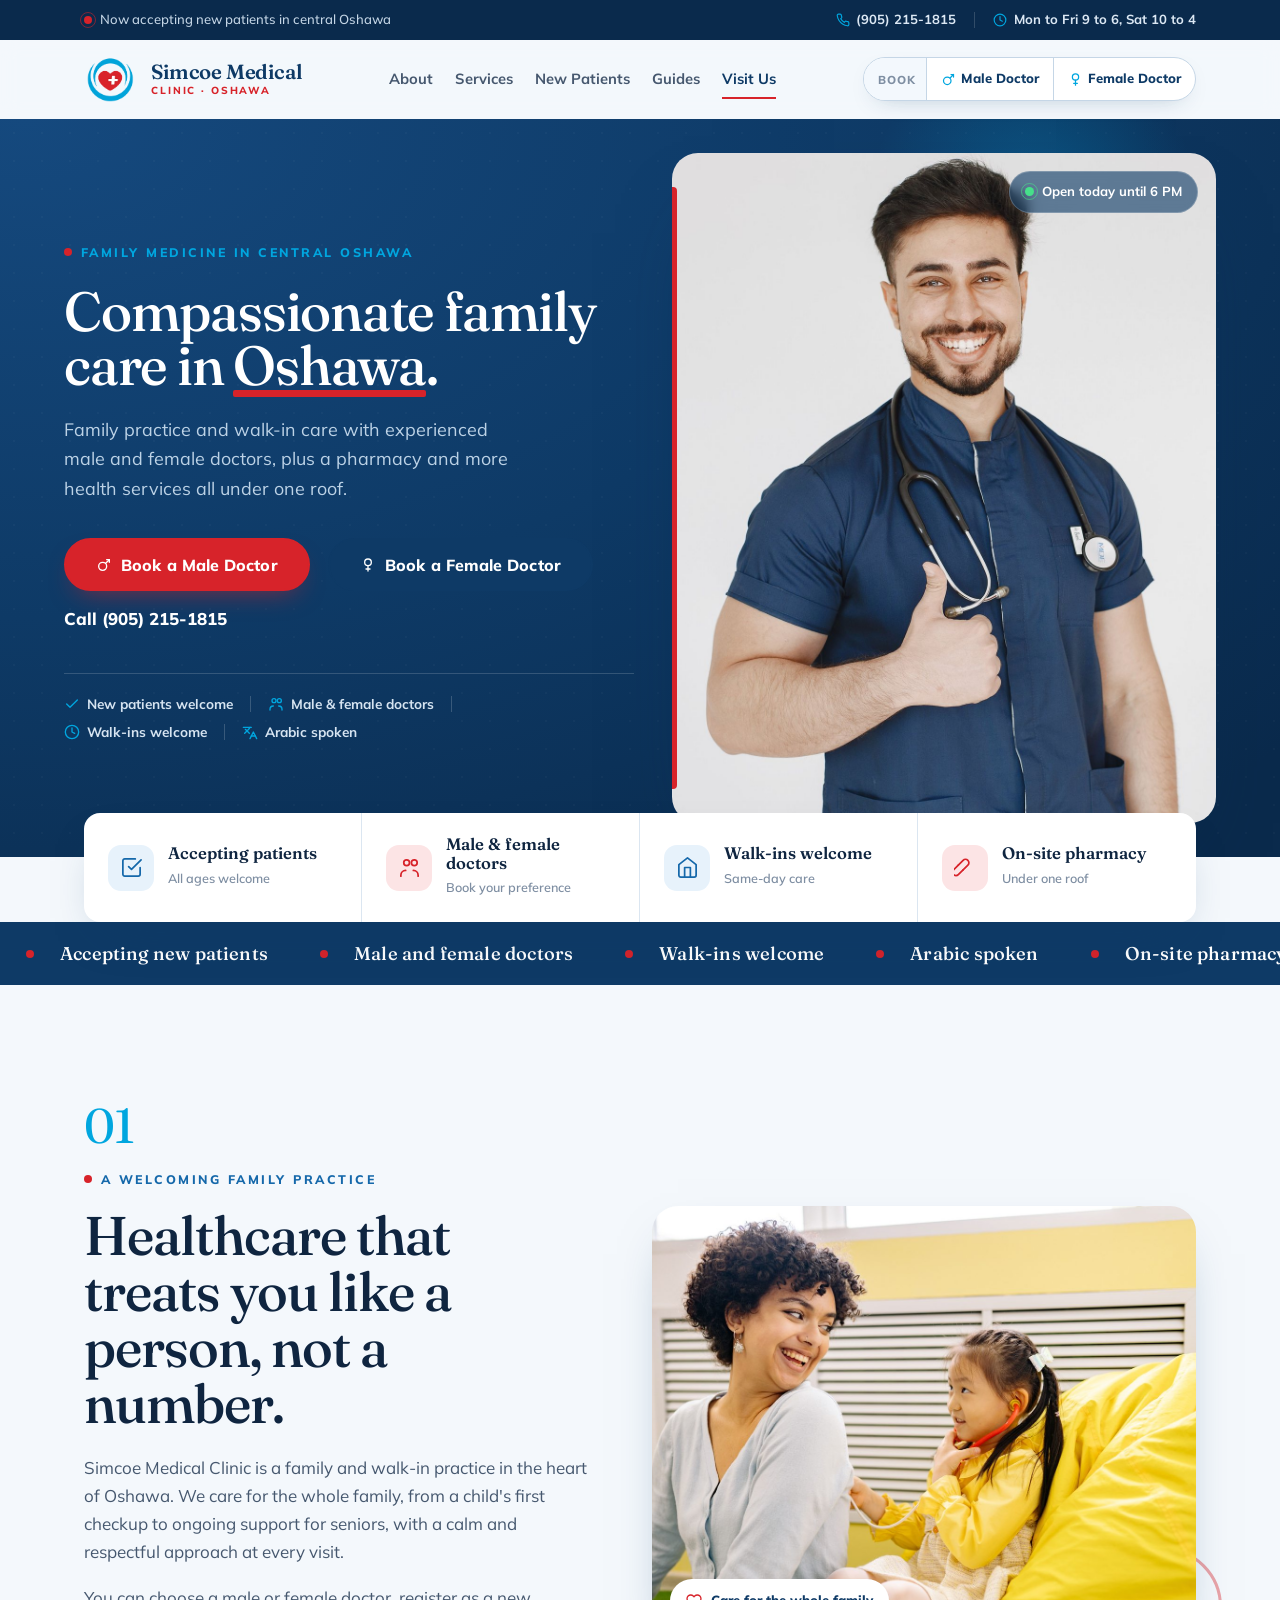
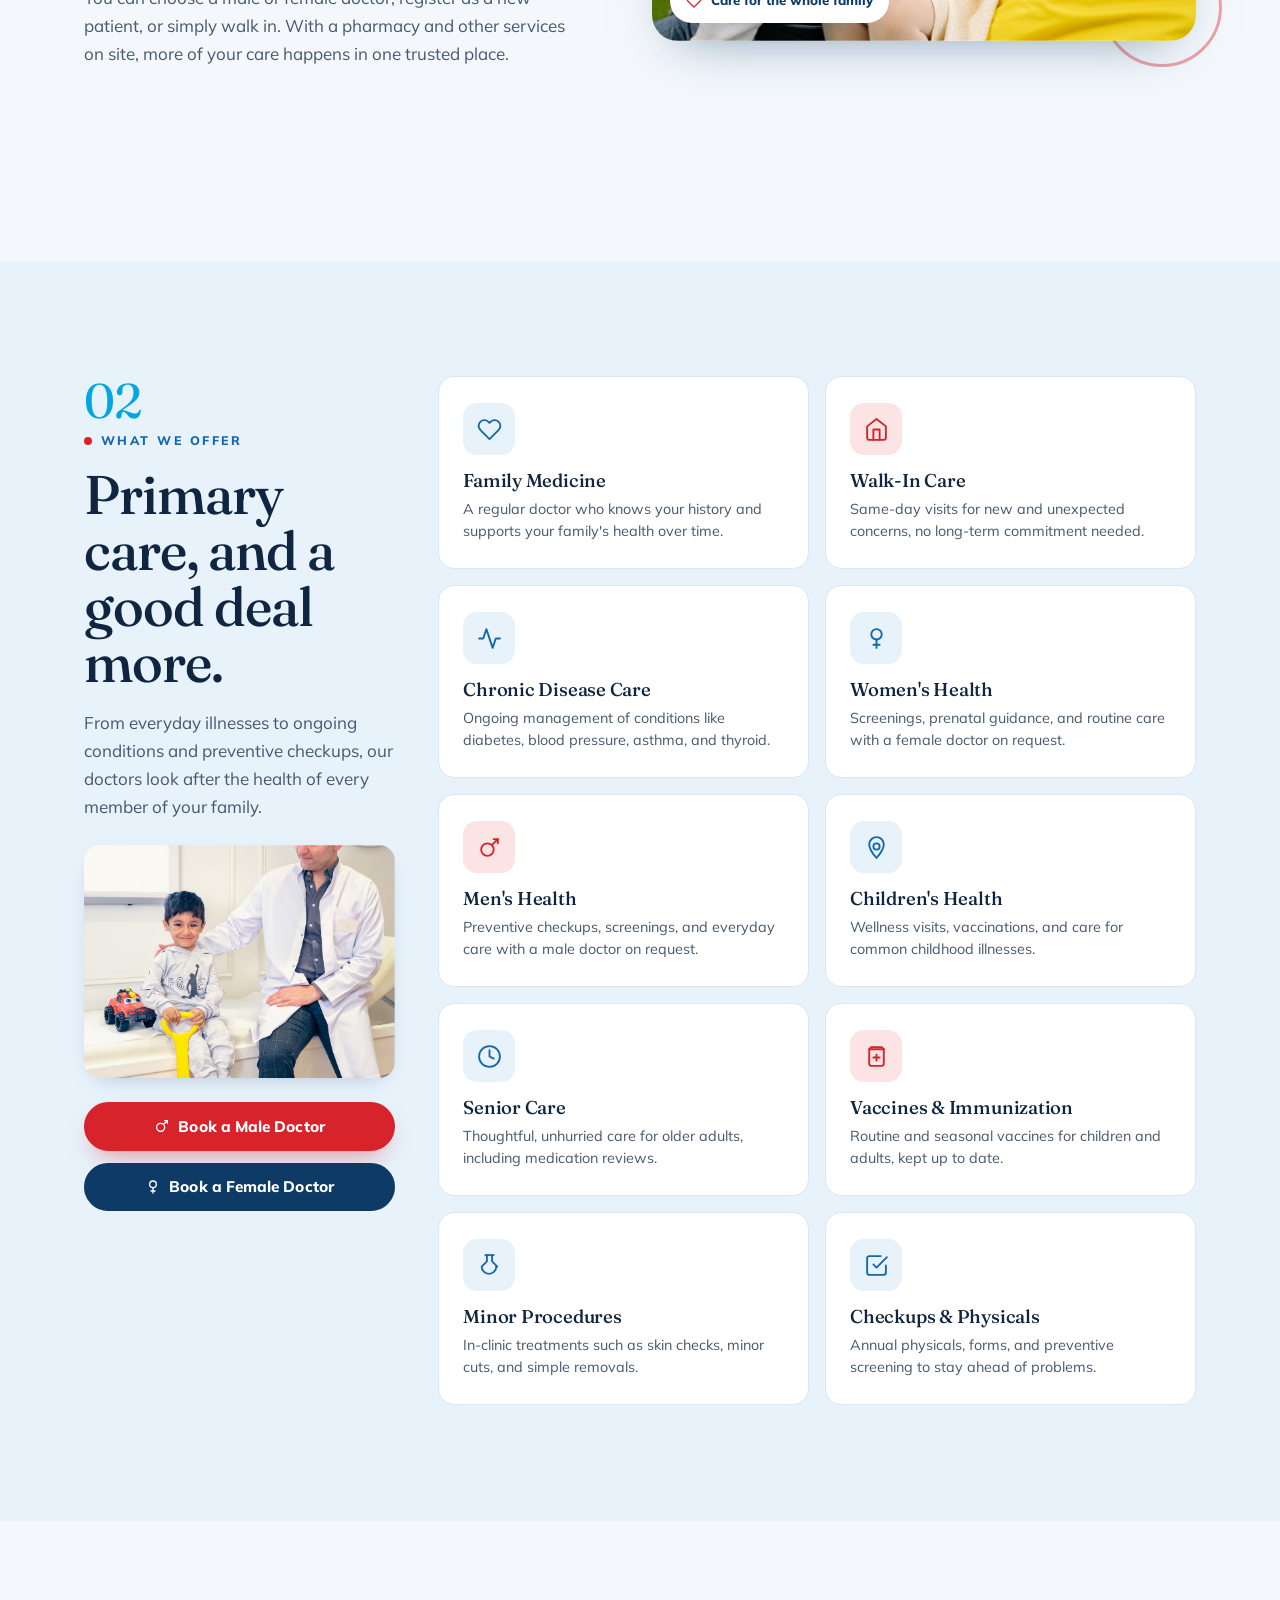
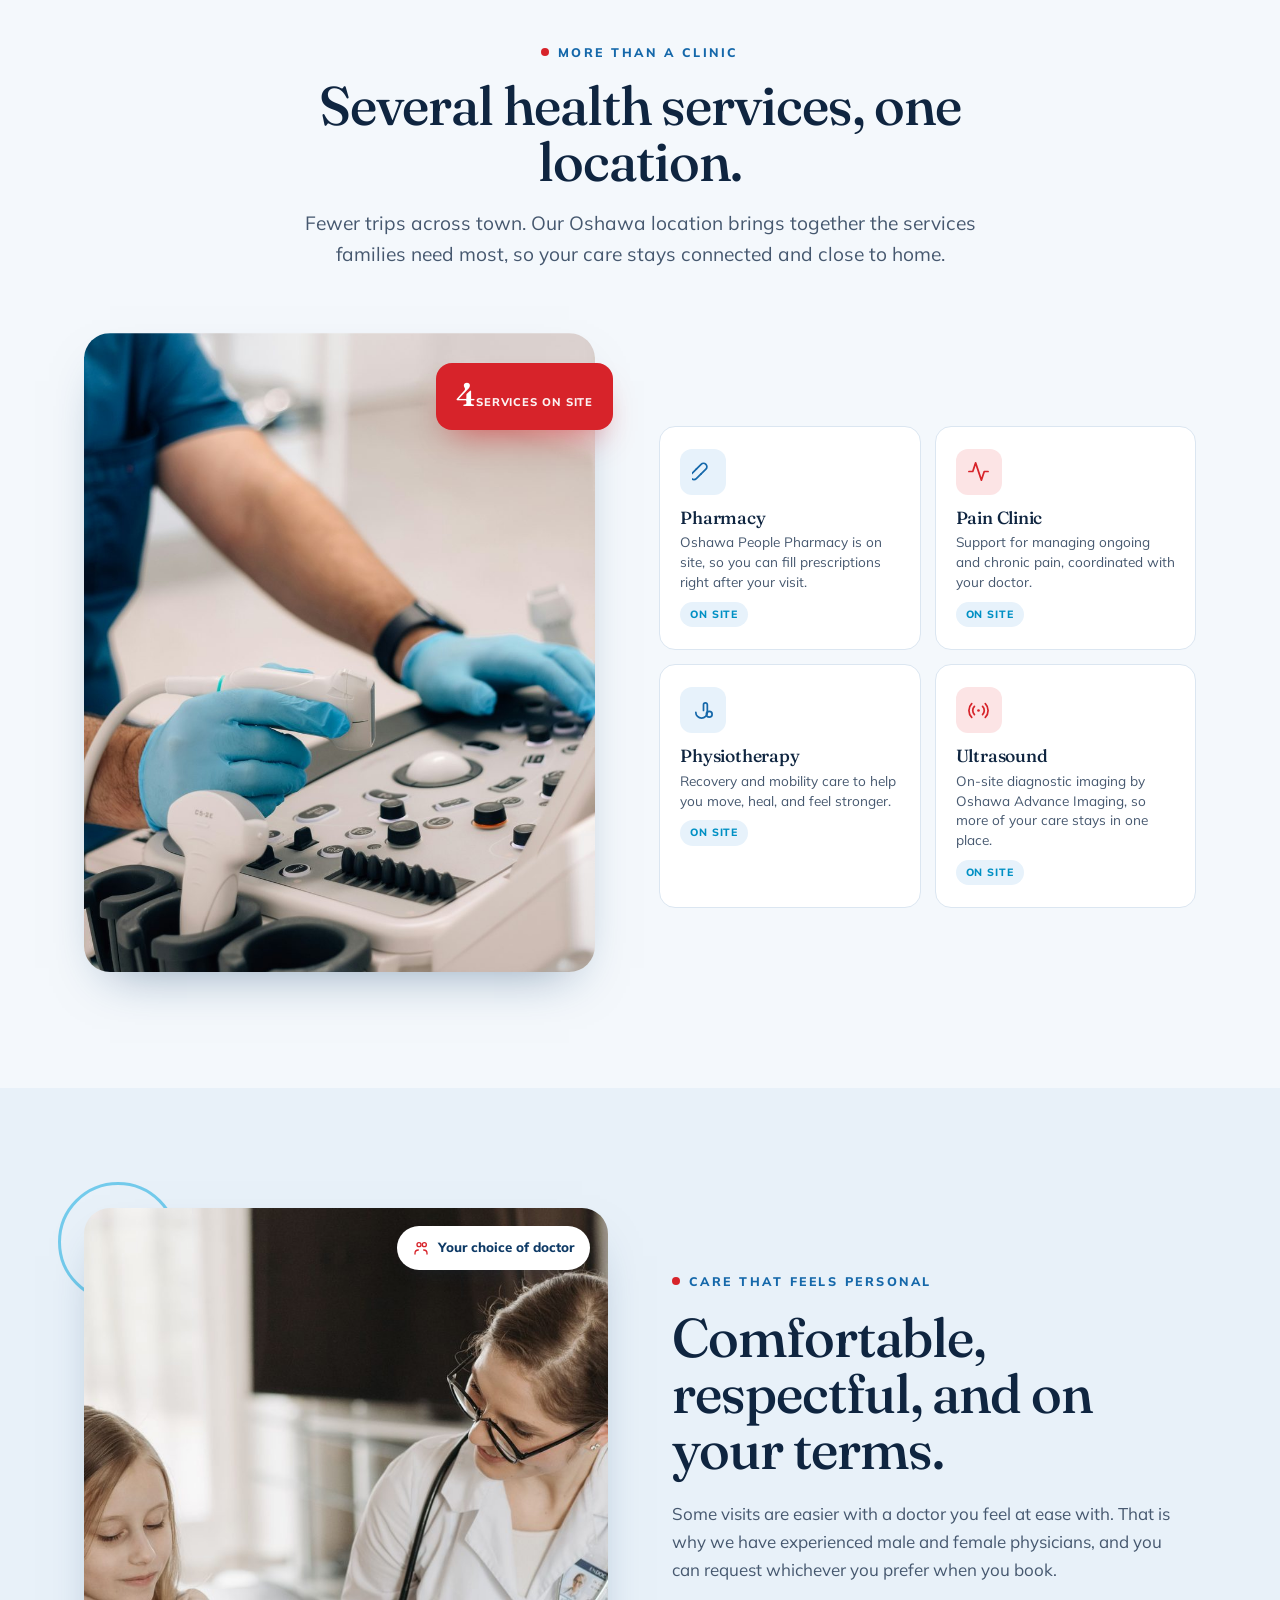
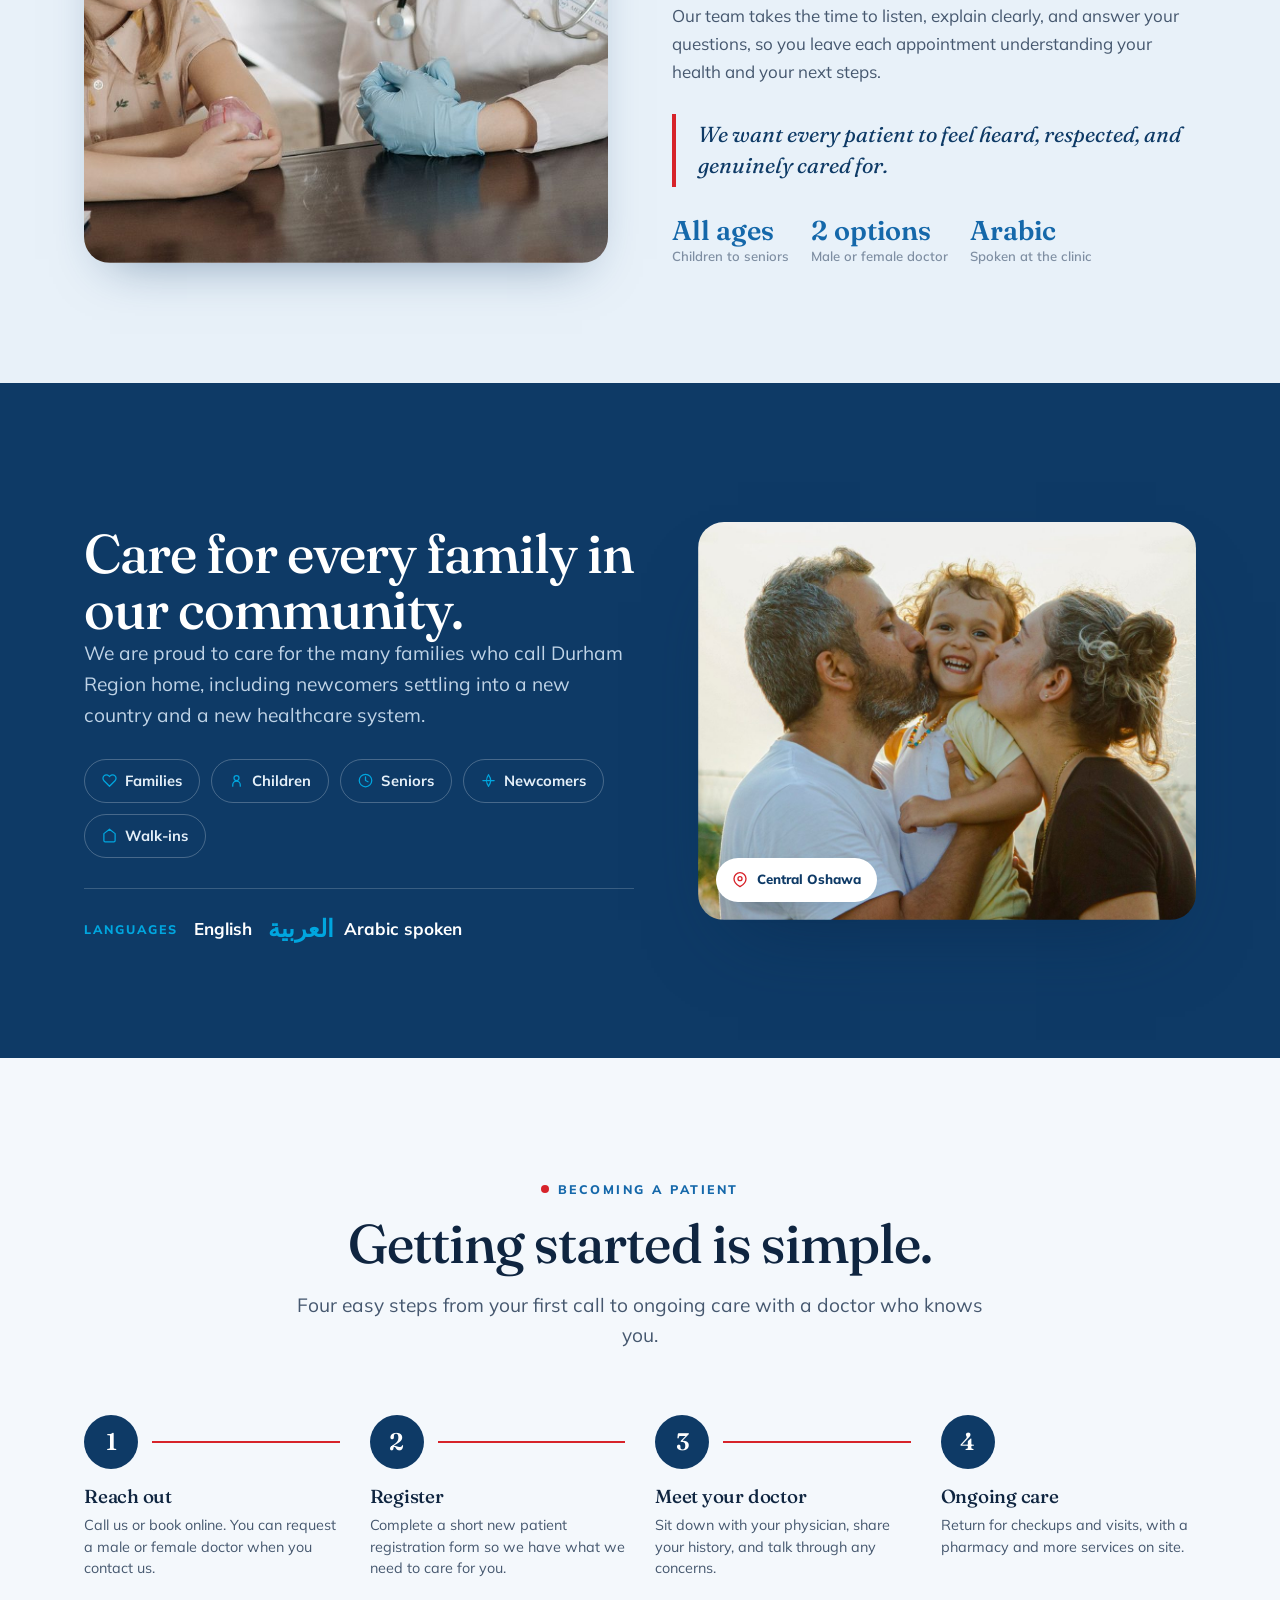
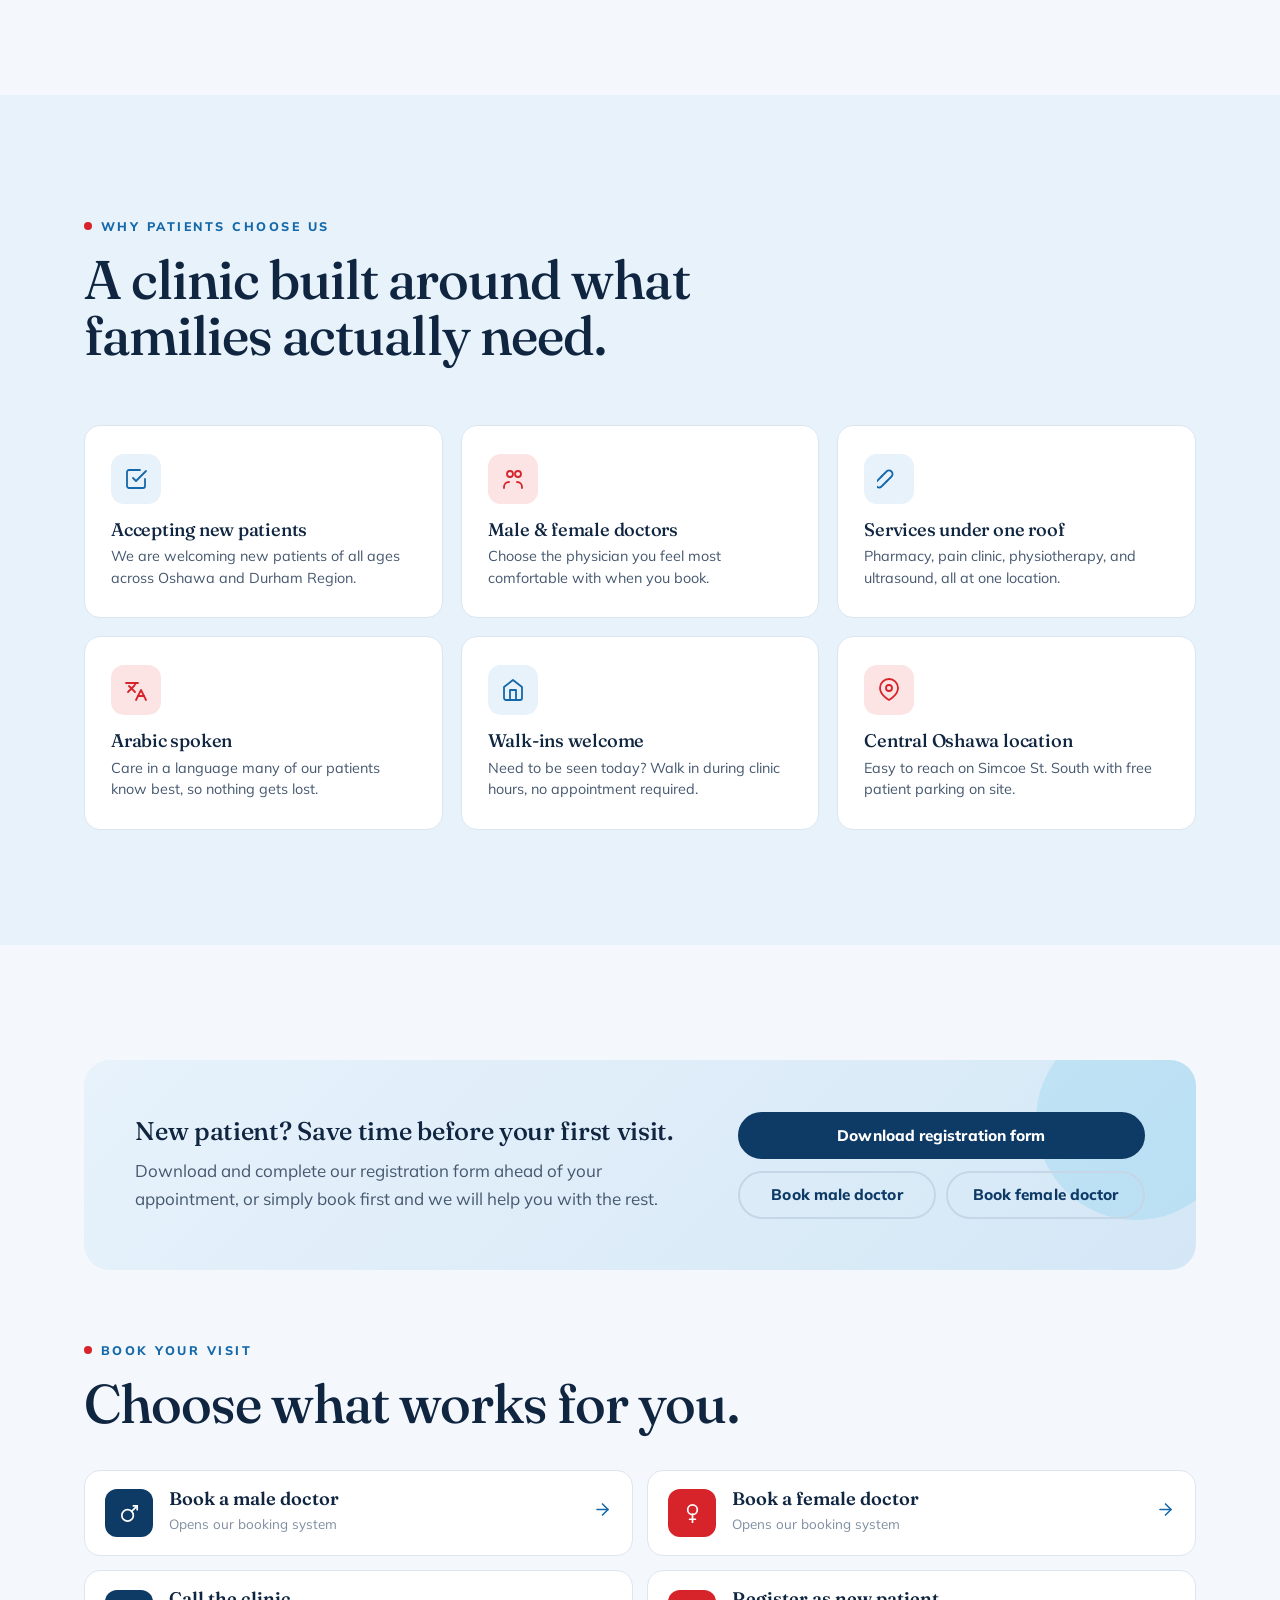
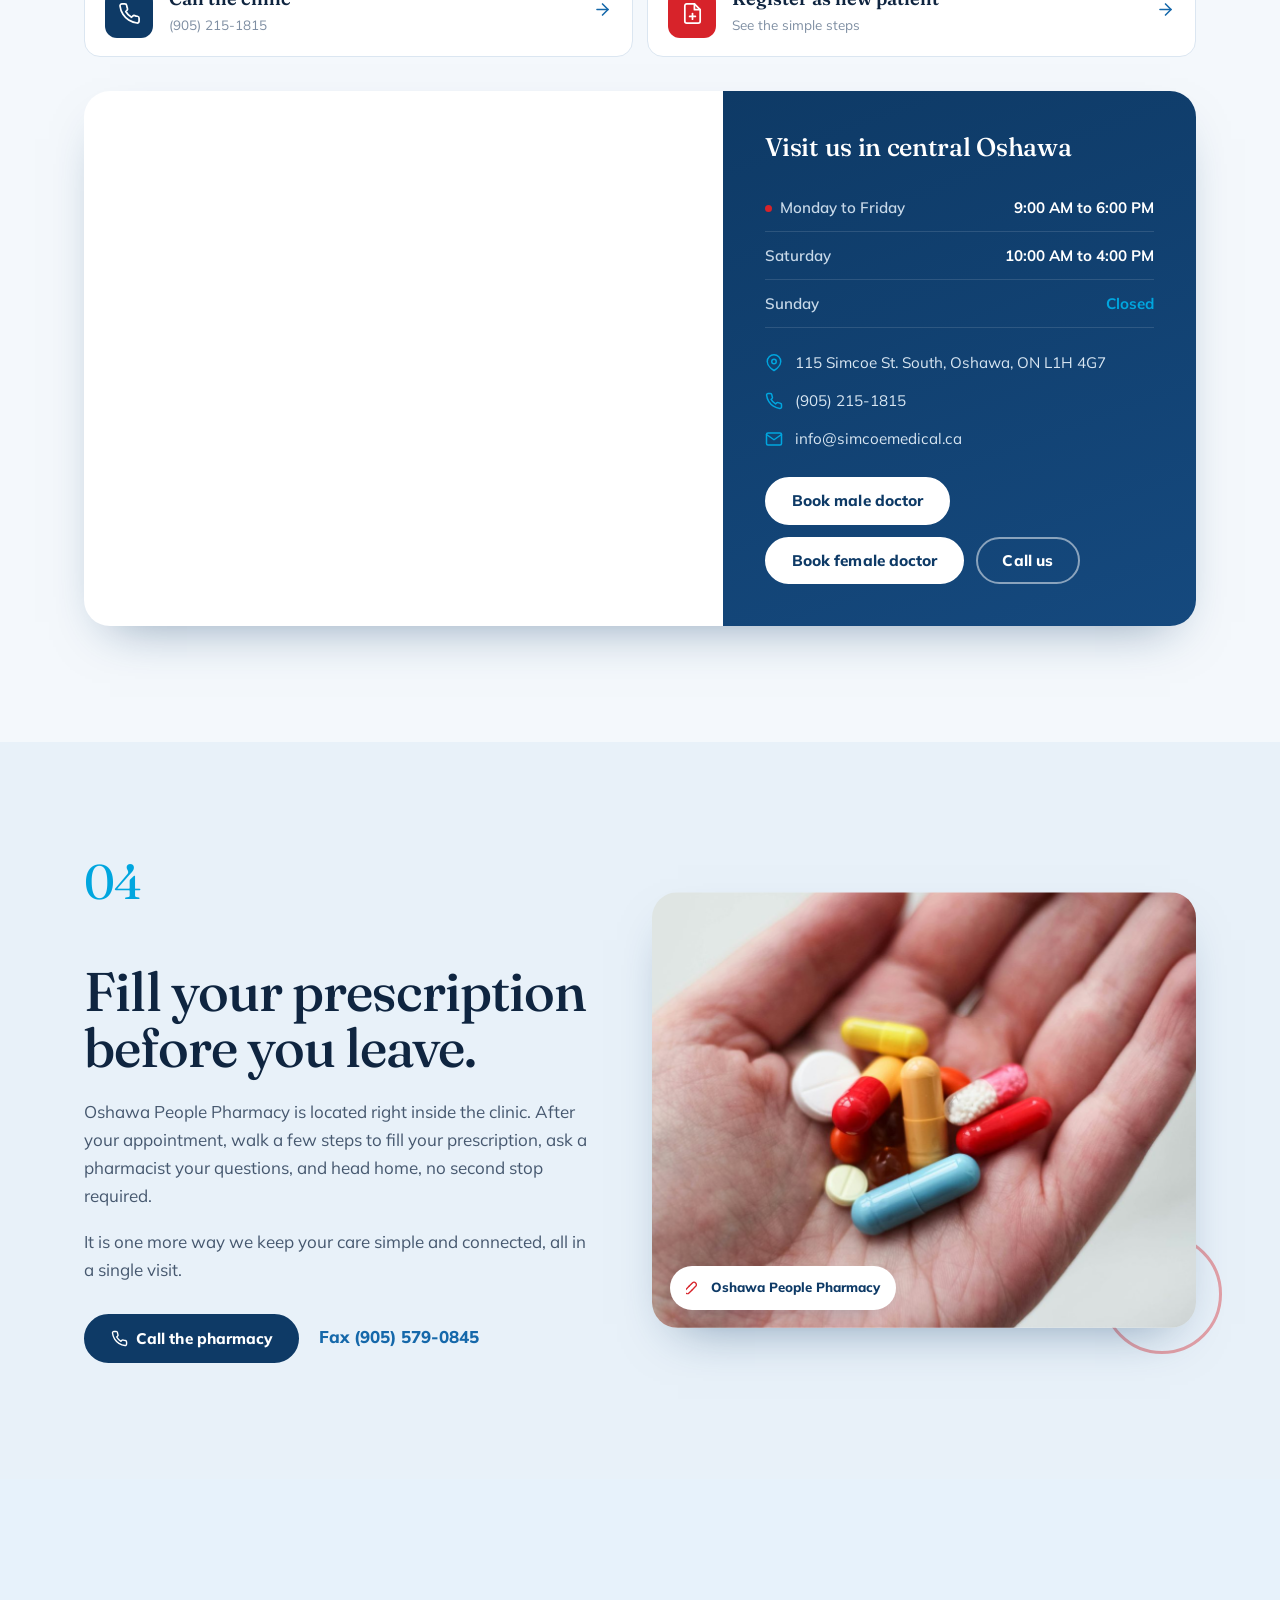
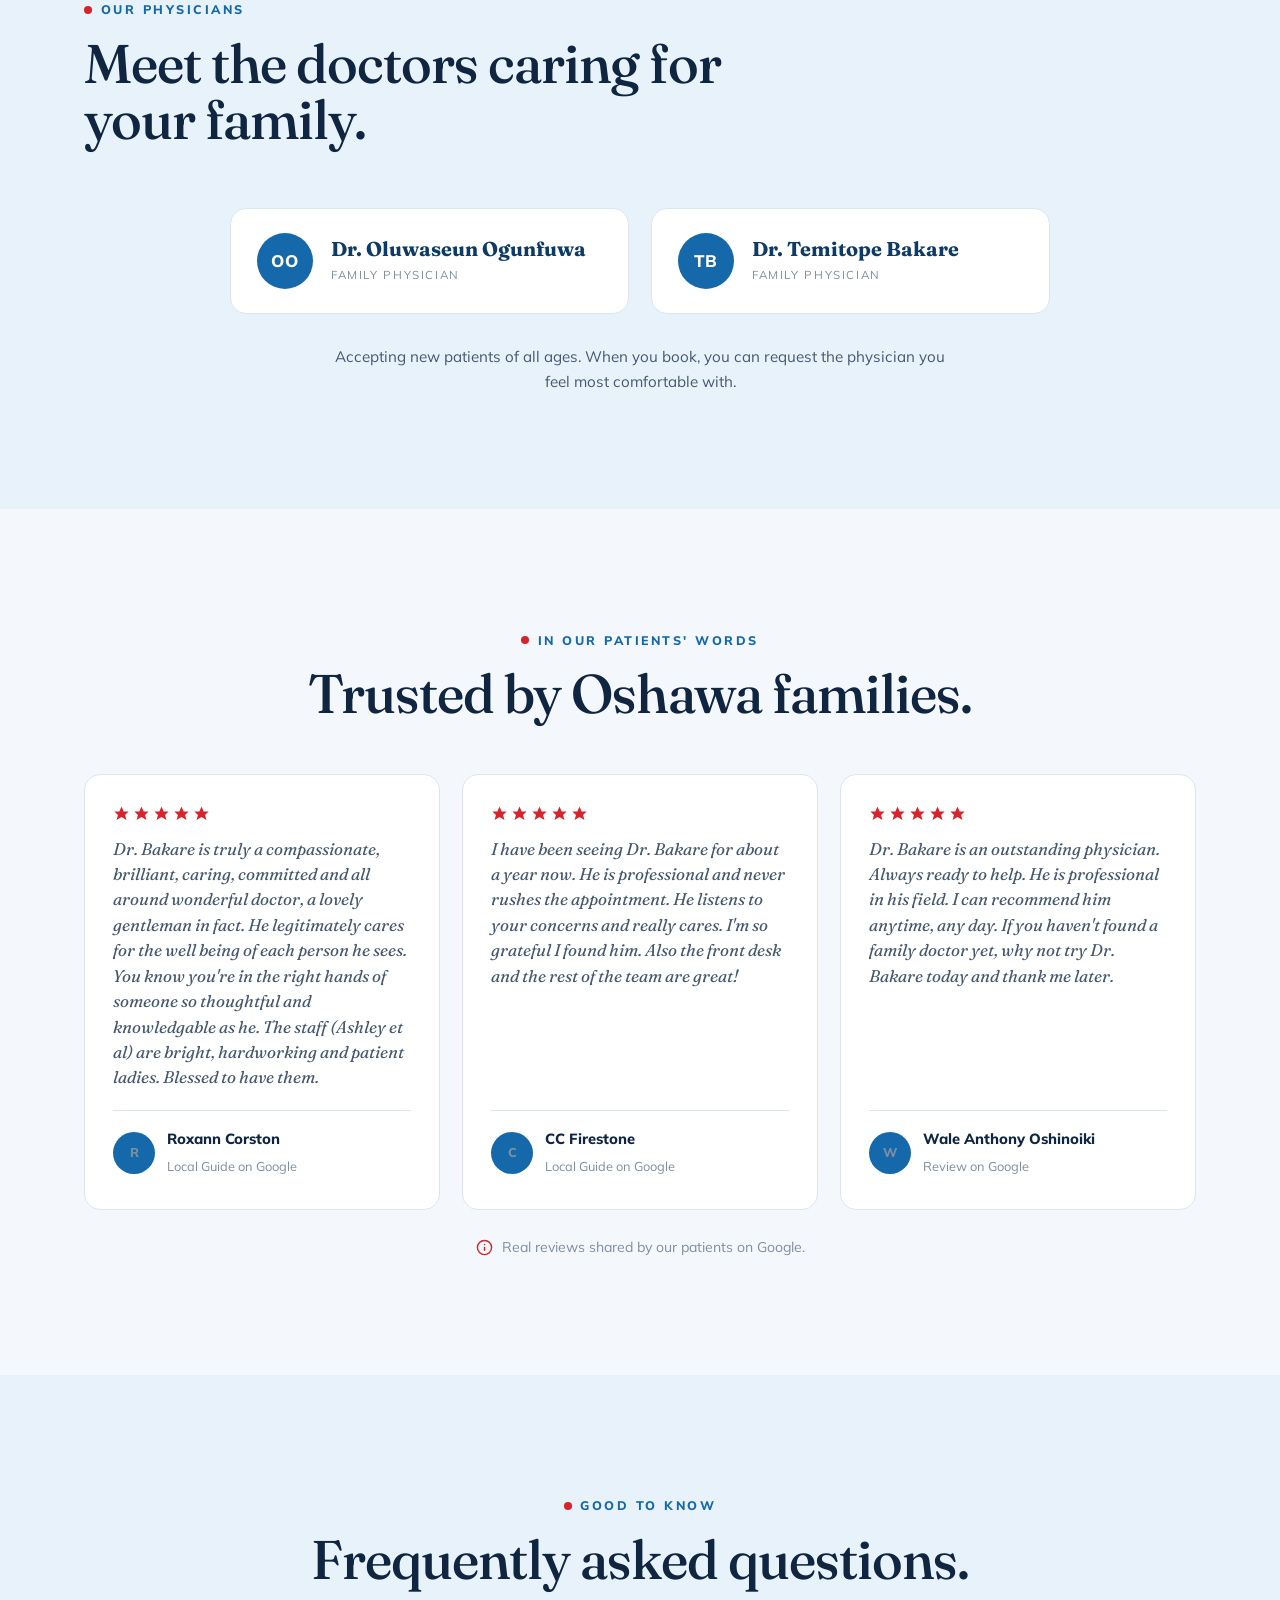
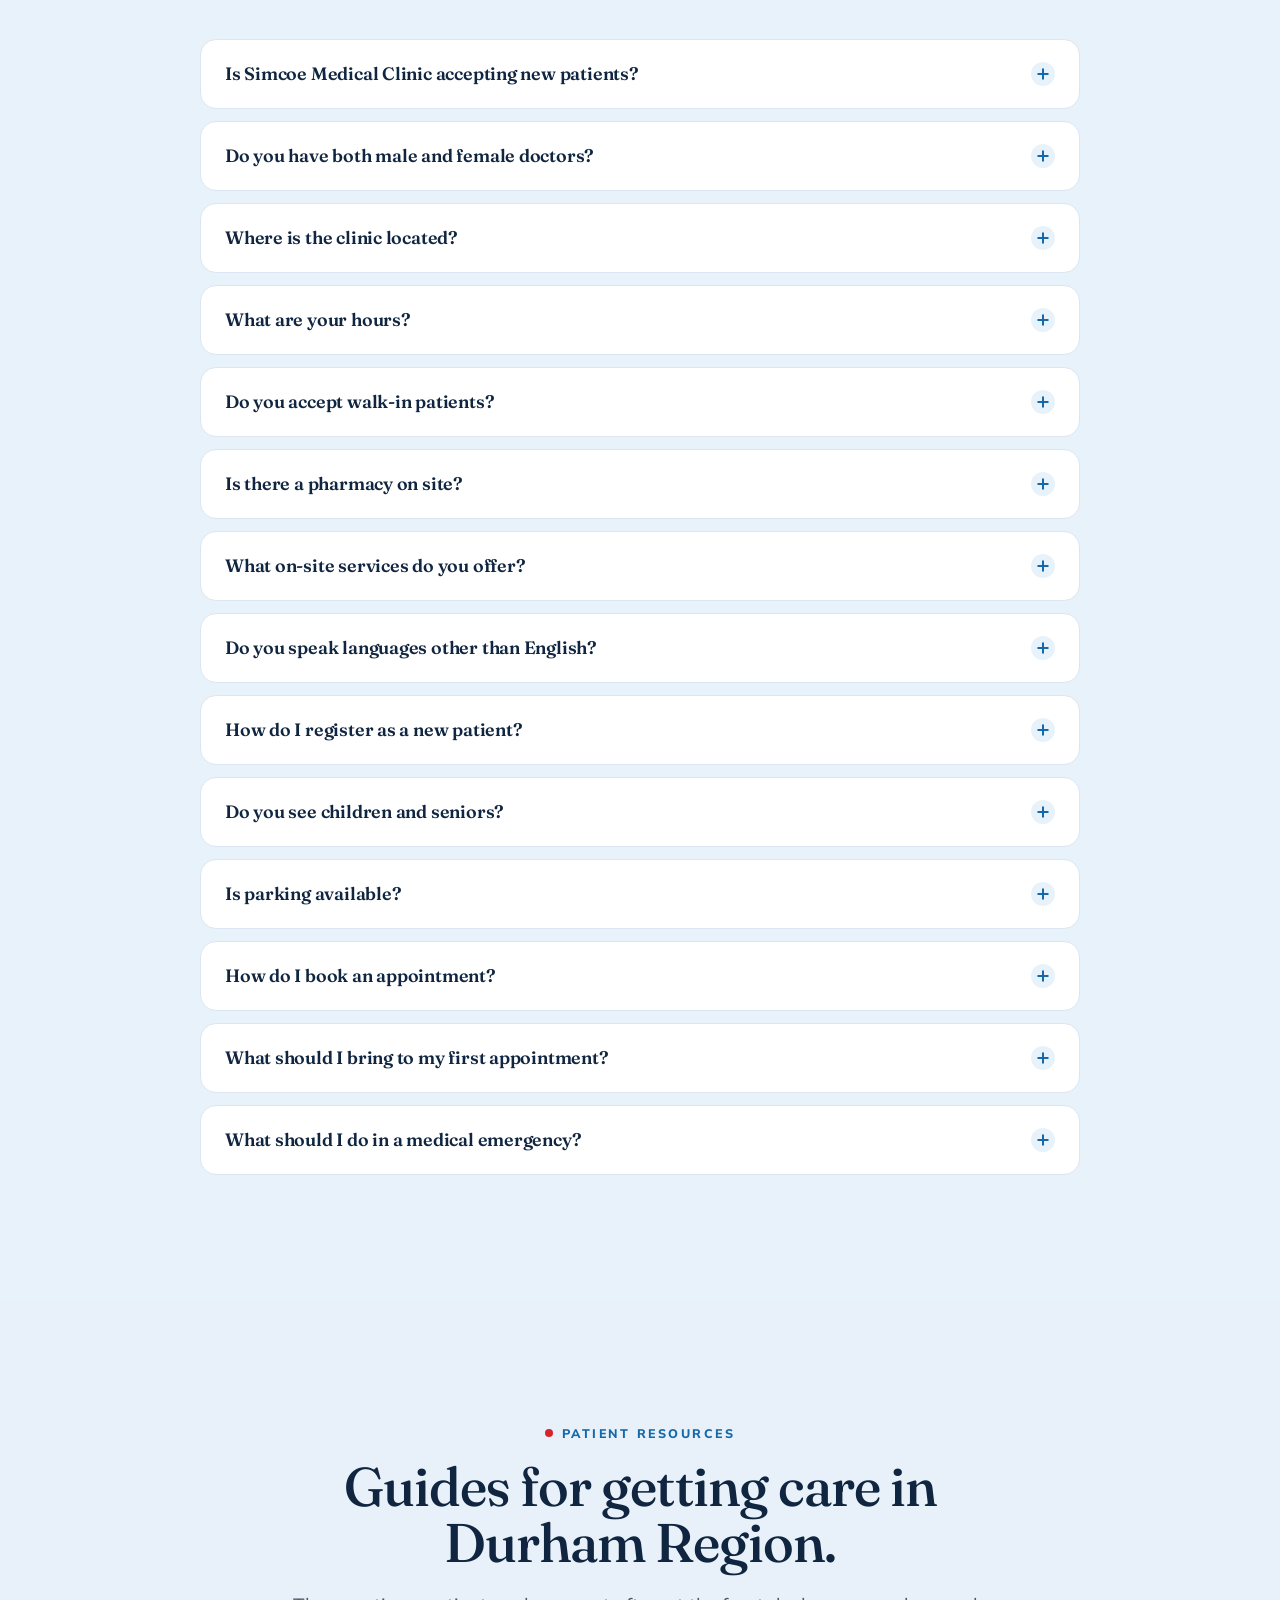
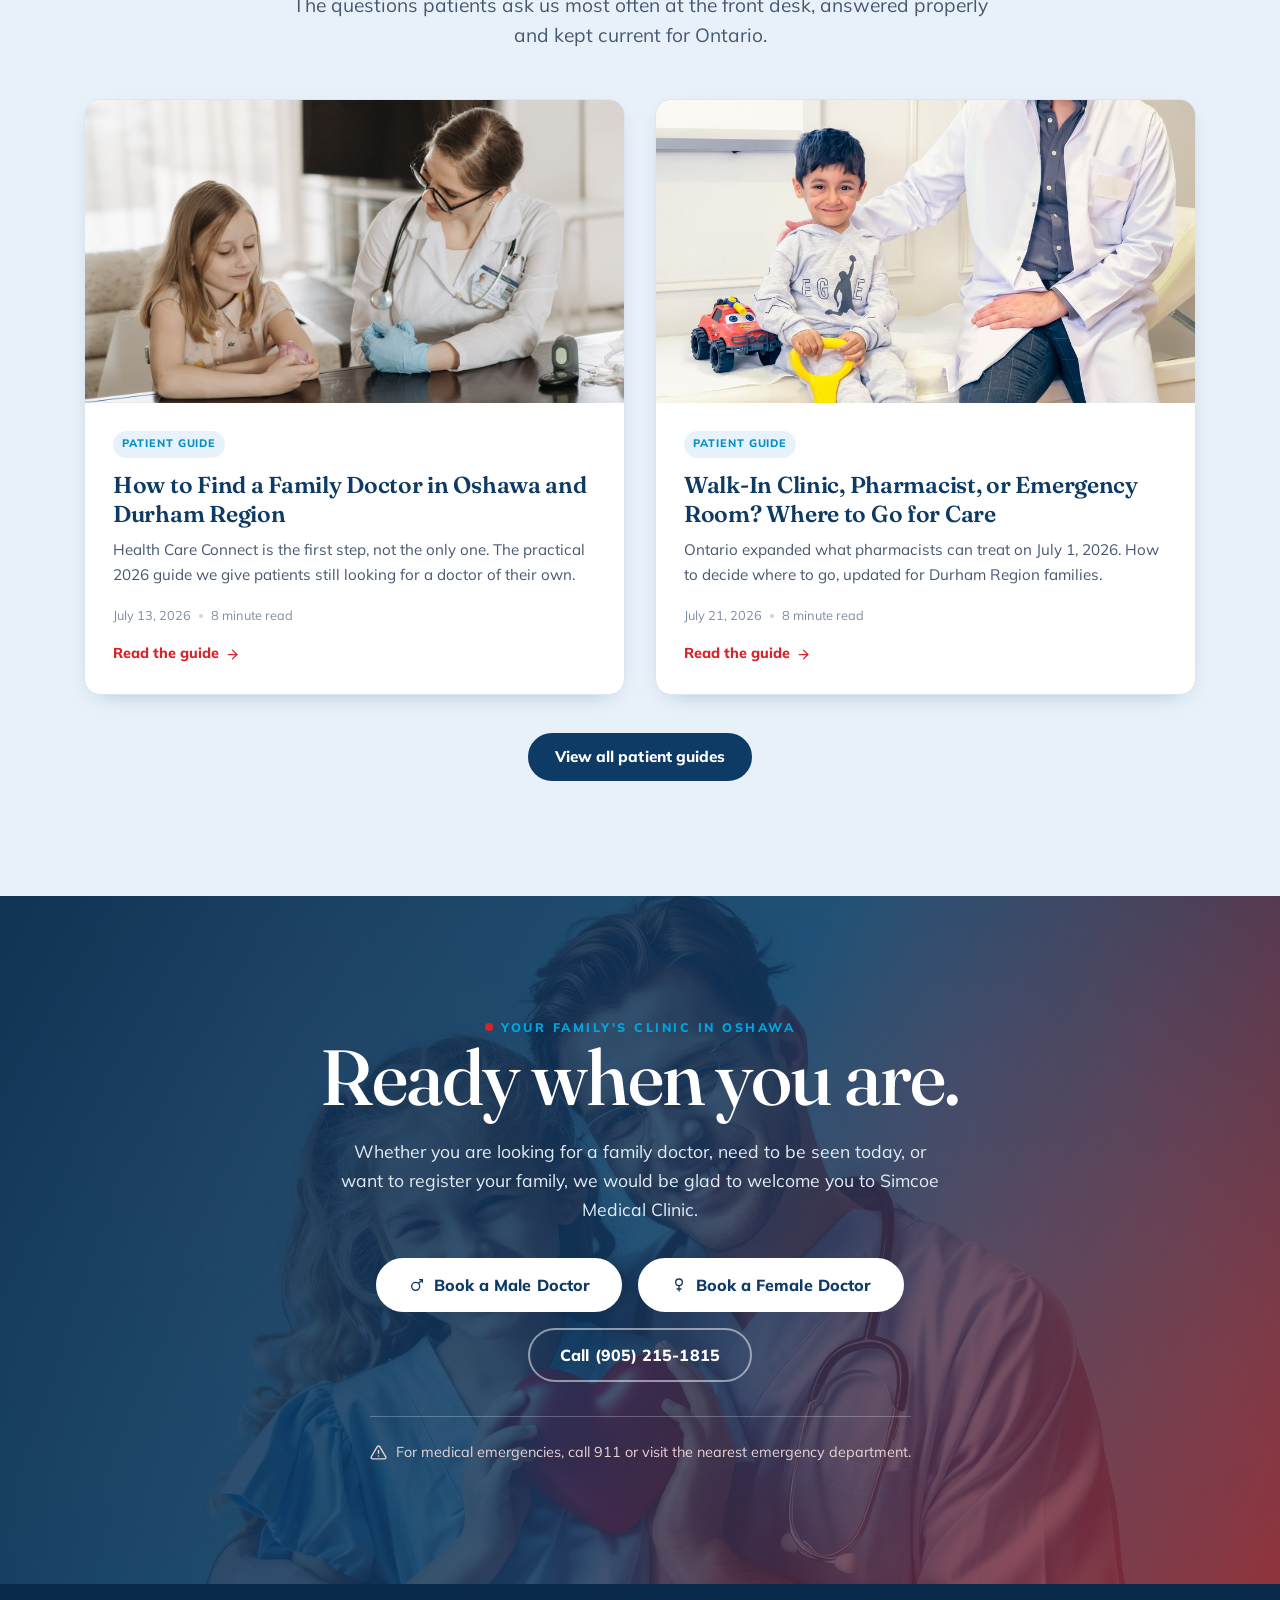
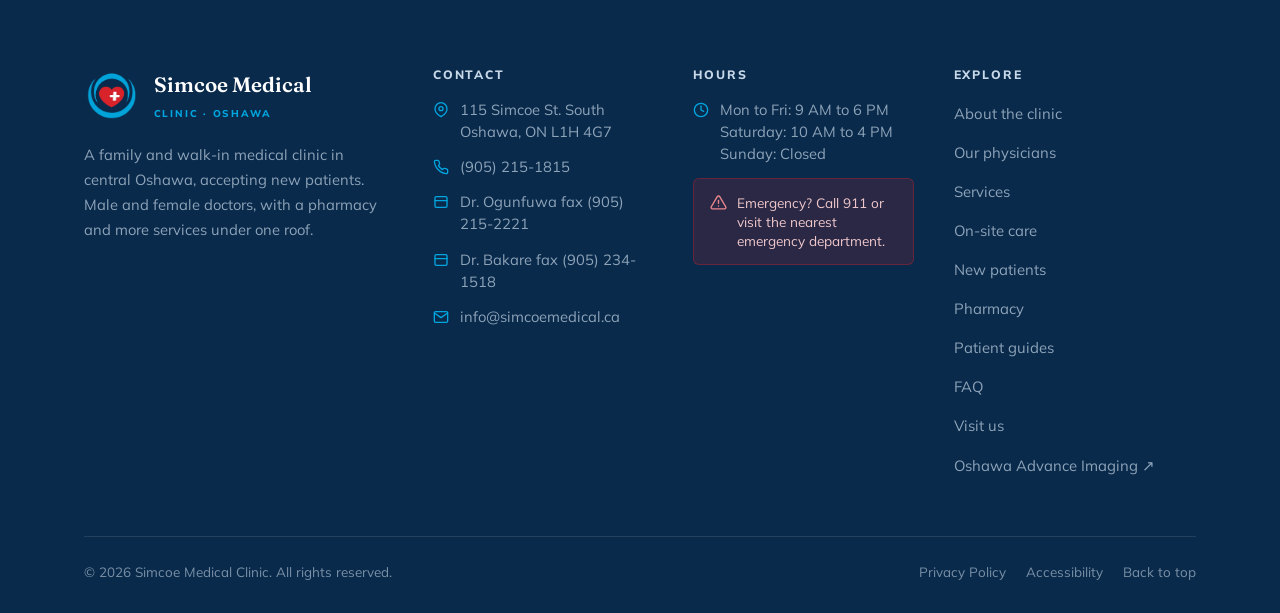
==== commit ffced0cd: "Add files via upload" ====
--- a/index.html
+++ b/index.html
@@ -118,16 +118,14 @@
   <div class="wrap">
     <div class="bar">
       <a href="#top" class="brand" aria-label="Simcoe Medical Clinic home">
-        <img src="logo.png" alt="Simcoe Medical Clinic logo" width="46" height="46">
+        <img src="logo.png" alt="Simcoe Medical Clinic logo" width="55" height="46">
         <span class="bk"><b>Simcoe Medical</b><span>Clinic &middot; Oshawa</span></span>
       </a>
       <nav class="nav" aria-label="Primary">
         <a href="#about">About</a>
         <a href="#services">Services</a>
-        <a href="#on-site">On-Site Care</a>
         <a href="#new-patients">New Patients</a>
         <a href="blog.html">Guides</a>
-        <a href="#faq">FAQ</a>
         <a href="#contact">Visit Us</a>
       </nav>
       <div class="header-cta">
@@ -151,7 +149,7 @@
     <a href="#services" data-close>Services <span>02</span></a>
     <a href="#on-site" data-close>On-Site Care <span>03</span></a>
     <a href="#new-patients" data-close>New Patients <span>04</span></a>
-    <a href="blog.html">Patient Guides <span>05</span></a>
+    <a href="blog.html" data-close>Patient Guides <span>05</span></a>
     <a href="#faq" data-close>FAQ <span>06</span></a>
     <a href="#contact" data-close>Visit Us <span>07</span></a>
   </nav>
@@ -588,7 +586,7 @@
   <div class="wrap">
     <div class="footer-top">
       <div class="footer-col">
-        <div class="f-brand"><img src="logo.png" alt="Simcoe Medical Clinic logo" width="48" height="48"><div><b>Simcoe Medical</b><span>Clinic &middot; Oshawa</span></div></div>
+        <div class="f-brand"><img src="logo.png" alt="Simcoe Medical Clinic logo" width="58" height="48"><div><b>Simcoe Medical</b><span>Clinic &middot; Oshawa</span></div></div>
         <p>A family and walk-in medical clinic in central Oshawa, accepting new patients. Male and female doctors, with a pharmacy and more services under one roof.</p>
       </div>
       <div class="footer-col">
--- a/styles.css
+++ b/styles.css
@@ -185,20 +185,20 @@
 .header{position:sticky;top:0;z-index:100;background:rgba(244,248,252,.86);backdrop-filter:saturate(150%) blur(10px);border-bottom:1px solid transparent;transition:border-color .35s var(--ease),box-shadow .35s var(--ease),background .35s var(--ease)}
 .header.scrolled{border-bottom-color:var(--line);box-shadow:0 6px 24px -18px rgba(14,58,102,.5)}
 .header .bar{height:var(--header-h);display:flex;align-items:center;justify-content:space-between;gap:24px}
-.brand{display:inline-flex;align-items:center;gap:12px}
-.brand img{width:46px;height:46px}
+.brand{display:inline-flex;align-items:center;gap:12px;flex:none}
+.brand img{height:46px;width:auto;object-fit:contain;flex:none}
 .brand .bk{display:flex;flex-direction:column;line-height:1}
 .brand .bk b{font-family:var(--serif);font-weight:600;font-size:1.28rem;color:var(--navy);letter-spacing:-.01em}
 .brand .bk span{font-family:var(--sans);font-size:.64rem;font-weight:800;letter-spacing:.18em;text-transform:uppercase;color:var(--red);margin-top:3px}
 
-.nav{display:flex;align-items:center;gap:28px}
-.nav a{font-size:.92rem;font-weight:700;color:var(--ink-2);position:relative;padding:6px 0;transition:color .25s var(--ease)}
+.nav{display:flex;align-items:center;gap:22px;flex-wrap:nowrap;flex:0 1 auto;min-width:0}
+.nav a{font-size:.92rem;font-weight:700;color:var(--ink-2);position:relative;padding:6px 0;white-space:nowrap;transition:color .25s var(--ease)}
 .nav a::after{content:"";position:absolute;left:0;bottom:-2px;height:2px;width:100%;background:var(--red);transform:scaleX(0);transform-origin:left;transition:transform .32s var(--ease)}
 .nav a:hover{color:var(--navy)}
 .nav a:hover::after,.nav a.active::after{transform:scaleX(1)}
 .nav a.active{color:var(--navy)}
 
-.header-cta{display:flex;align-items:center;gap:16px}
+.header-cta{display:flex;align-items:center;gap:12px;flex:none}
 .header-cta .callnum{display:inline-flex;align-items:center;gap:.5em;font-weight:800;font-size:.92rem;color:var(--navy)}
 .header-cta .callnum svg{width:16px;height:16px;color:var(--red)}
 .header-cta .callnum:hover{color:var(--cyan-2)}
@@ -501,7 +501,7 @@
 .footer{background:var(--navy-2);color:#9FB4C8;padding-top:clamp(56px,7vw,84px)}
 .footer-top{display:grid;grid-template-columns:1.4fr 1fr 1fr 1.1fr;gap:40px;padding-bottom:46px;border-bottom:1px solid rgba(255,255,255,.1)}
 .footer .f-brand{display:flex;align-items:center;gap:12px;margin-bottom:20px}
-.footer .f-brand img{width:48px;height:48px}
+.footer .f-brand img{height:48px;width:auto;object-fit:contain;flex:none}
 .footer .f-brand b{font-family:var(--serif);font-size:1.3rem;color:#fff;font-weight:600}
 .footer .f-brand span{font-size:.62rem;letter-spacing:.18em;text-transform:uppercase;color:var(--cyan);font-weight:800;display:block;margin-top:3px}
 .footer-col p{font-size:.92rem;line-height:1.7;color:#8DA3B8}
@@ -552,7 +552,7 @@
   .why-grid{grid-template-columns:repeat(2,1fr)}
 }
 
-@media (max-width:1000px){
+@media (max-width:1120px){
   .nav{display:none}
   .header-cta .callnum{display:none}
   .burger{display:grid}
@@ -614,7 +614,7 @@
 @media (max-width:380px){
   .brand .bk b{font-size:1.1rem}
   .brand .bk span{font-size:.58rem}
-  .brand img{width:40px;height:40px}
+  .brand img{height:40px;width:auto}
 }
 
 /* Reduced motion */
@@ -656,9 +656,9 @@
 /* ============================================================
    BOOKING: male / female doctor pair
    ============================================================ */
-.book-pair{display:inline-flex;align-items:stretch;border:1.5px solid var(--line-2);border-radius:50px;background:var(--paper);overflow:hidden;box-shadow:var(--shadow-sm)}
-.book-pair .bp-label{display:inline-flex;align-items:center;padding:0 12px 0 16px;font-size:.72rem;font-weight:800;letter-spacing:.08em;text-transform:uppercase;color:var(--ink-3);background:var(--sky);border-right:1.5px solid var(--line-2)}
-.book-pair .bp-btn{display:inline-flex;align-items:center;gap:.4em;padding:10px 16px;font-size:.85rem;font-weight:800;color:var(--navy);white-space:nowrap;transition:background .22s var(--ease),color .22s var(--ease)}
+.book-pair{display:inline-flex;align-items:stretch;flex:none;border:1.5px solid var(--line-2);border-radius:50px;background:var(--paper);overflow:hidden;box-shadow:var(--shadow-sm);white-space:nowrap}
+.book-pair .bp-label{display:inline-flex;align-items:center;flex:none;padding:0 10px 0 14px;font-size:.72rem;font-weight:800;letter-spacing:.08em;text-transform:uppercase;color:var(--ink-3);background:var(--sky);border-right:1.5px solid var(--line-2)}
+.book-pair .bp-btn{display:inline-flex;align-items:center;gap:.4em;padding:10px 14px;font-size:.82rem;font-weight:800;color:var(--navy);white-space:nowrap;flex:none;transition:background .22s var(--ease),color .22s var(--ease)}
 .book-pair .bp-btn svg{width:15px;height:15px;color:var(--cyan)}
 .book-pair .bp-btn+.bp-btn{border-left:1.5px solid var(--line-2)}
 .book-pair .bp-btn:hover{background:var(--red);color:#fff}
@@ -678,7 +678,7 @@
 @media (max-width:360px){.mobile-bar a{font-size:.74rem;padding:13px 4px}.mobile-bar a svg{width:15px;height:15px}}
 
 /* Header room for the pair */
-@media (max-width:1200px){.header-cta .callnum{display:none}}
+@media (max-width:1320px){.header-cta .callnum{display:none}}
 
 /* ============================================================
    BLOG + ARTICLES
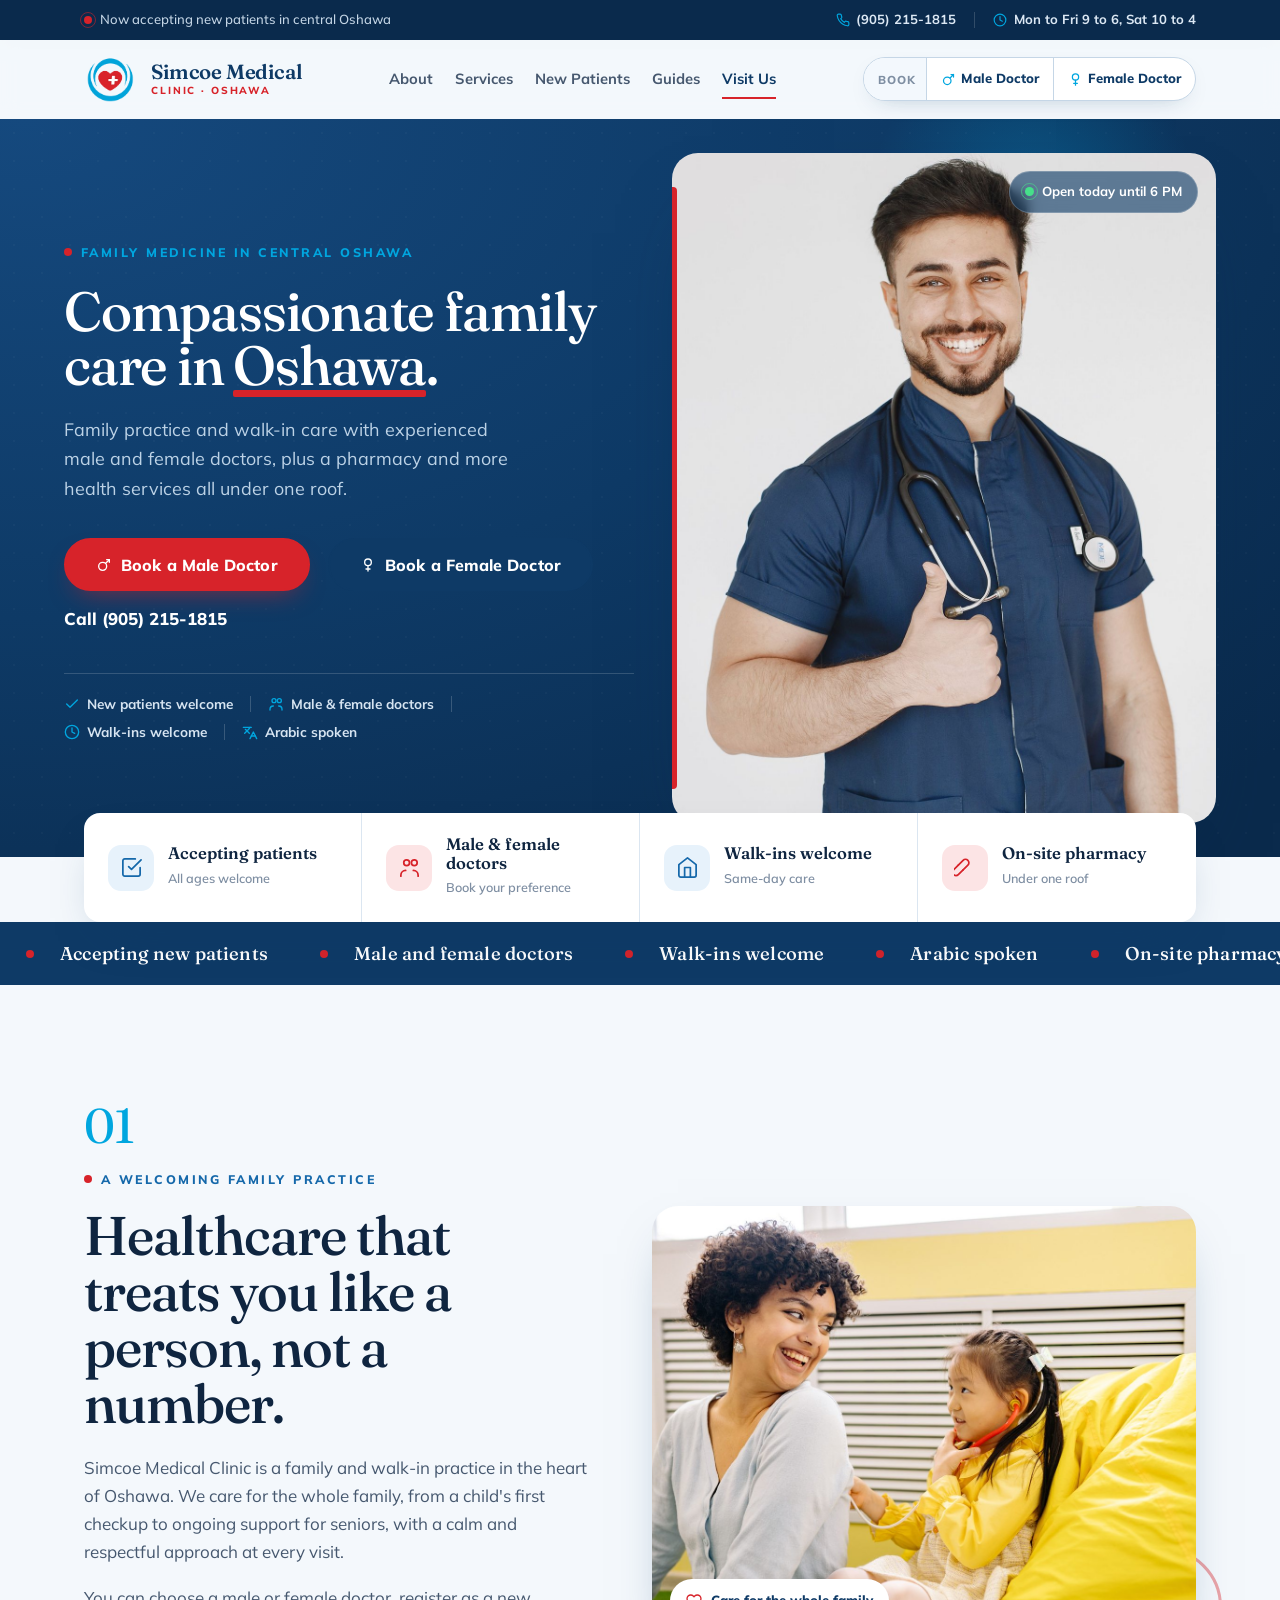
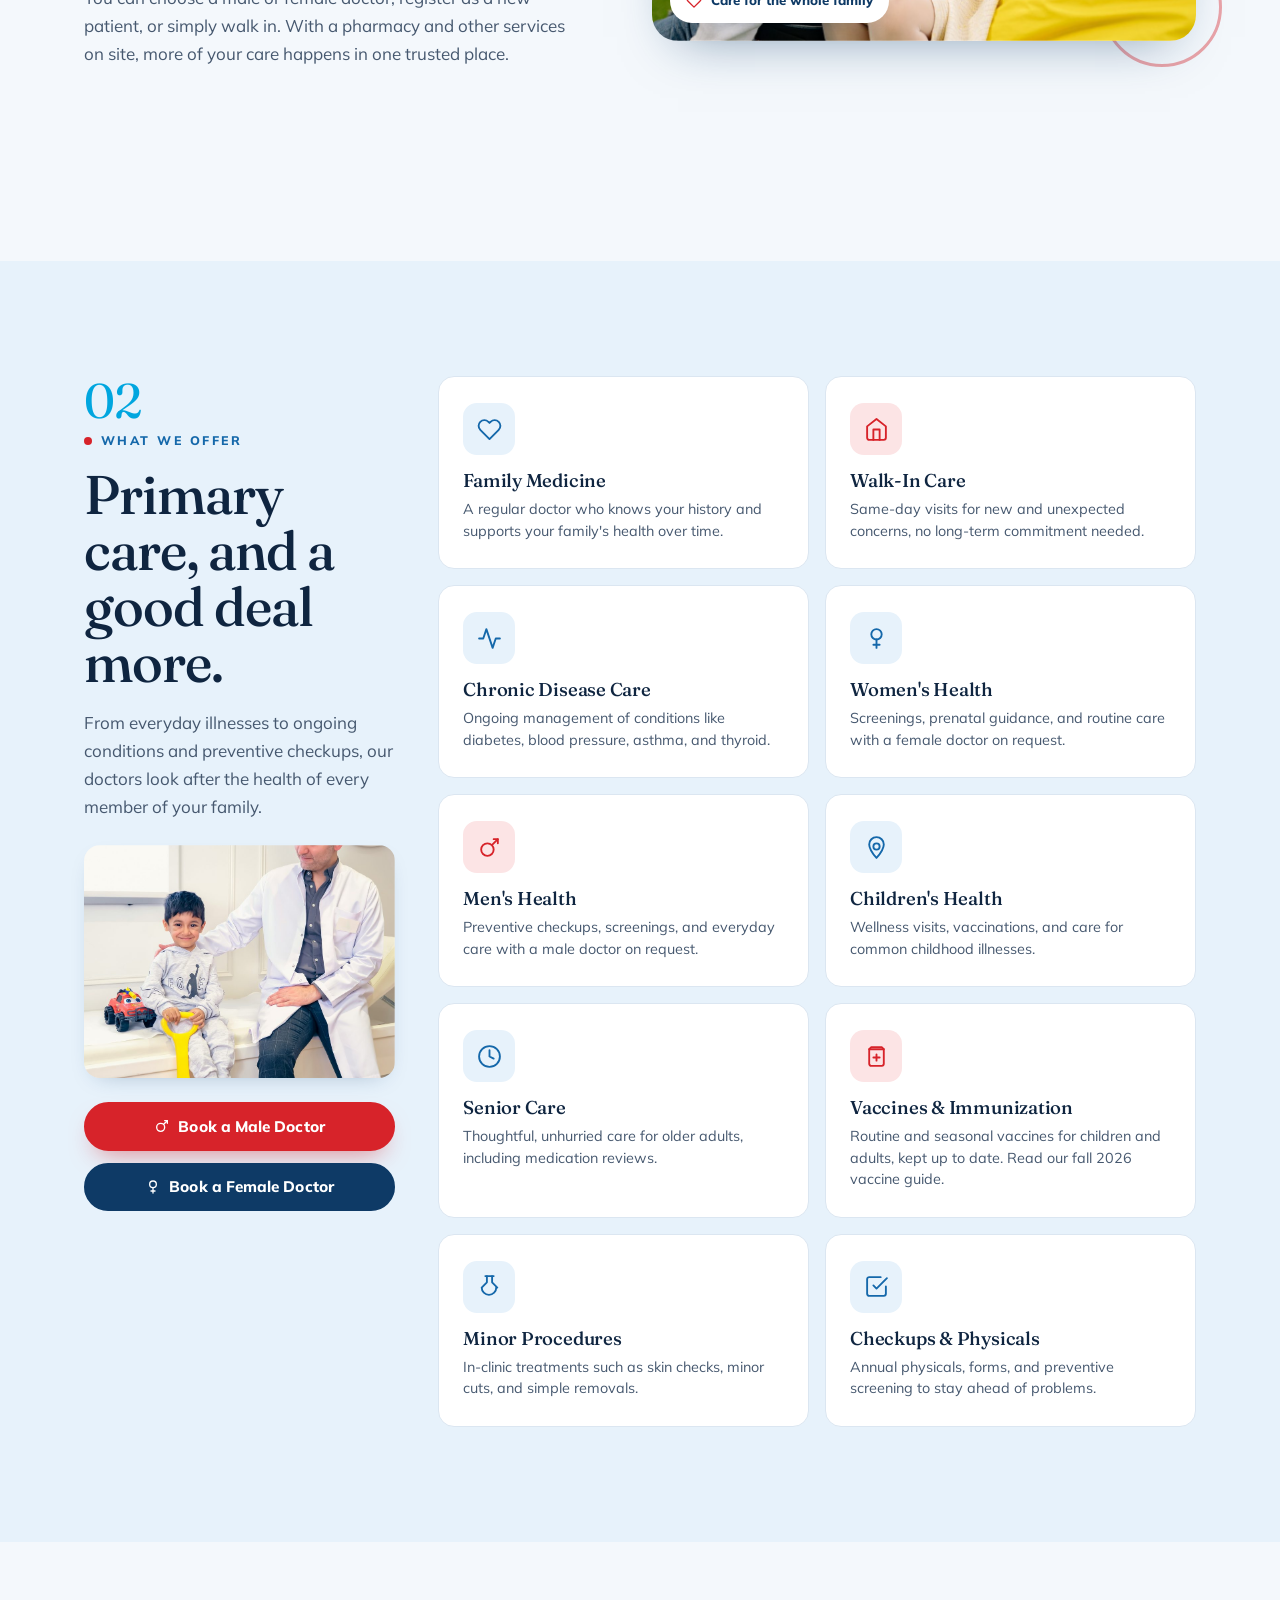
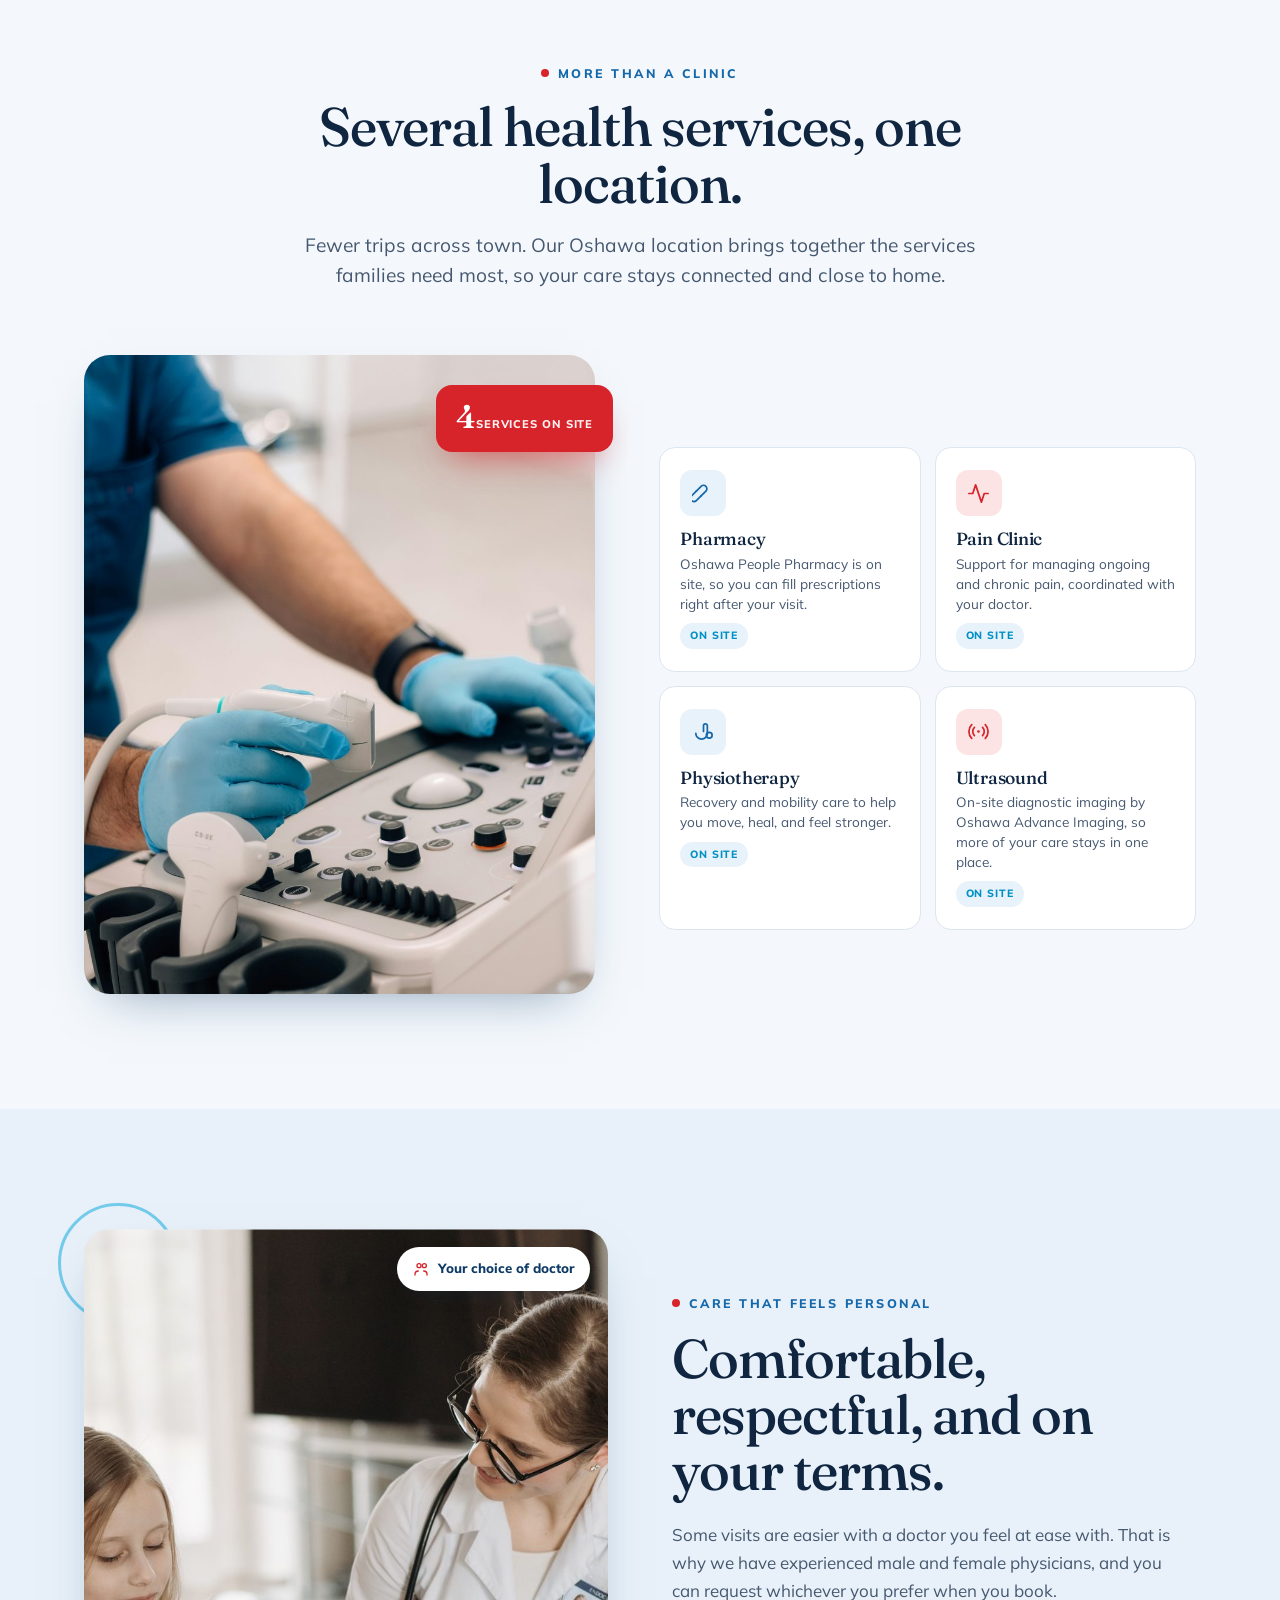
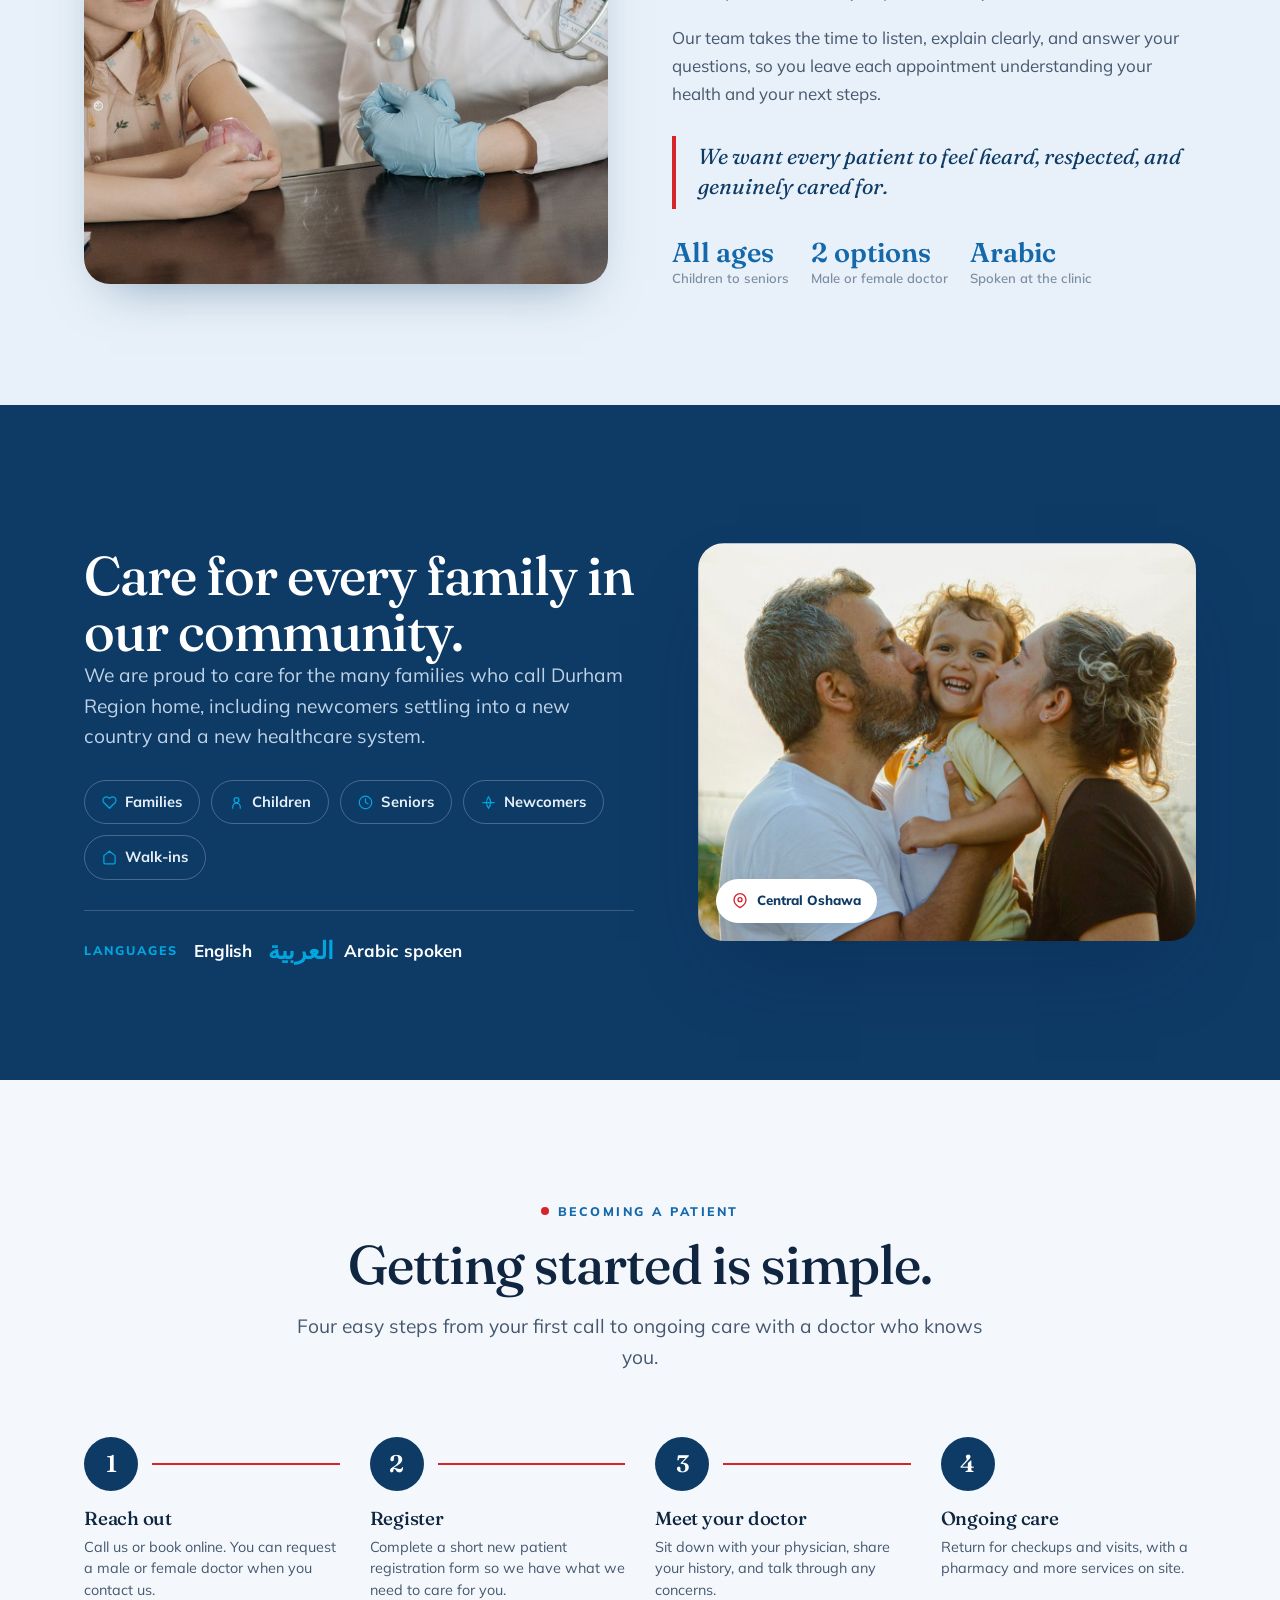
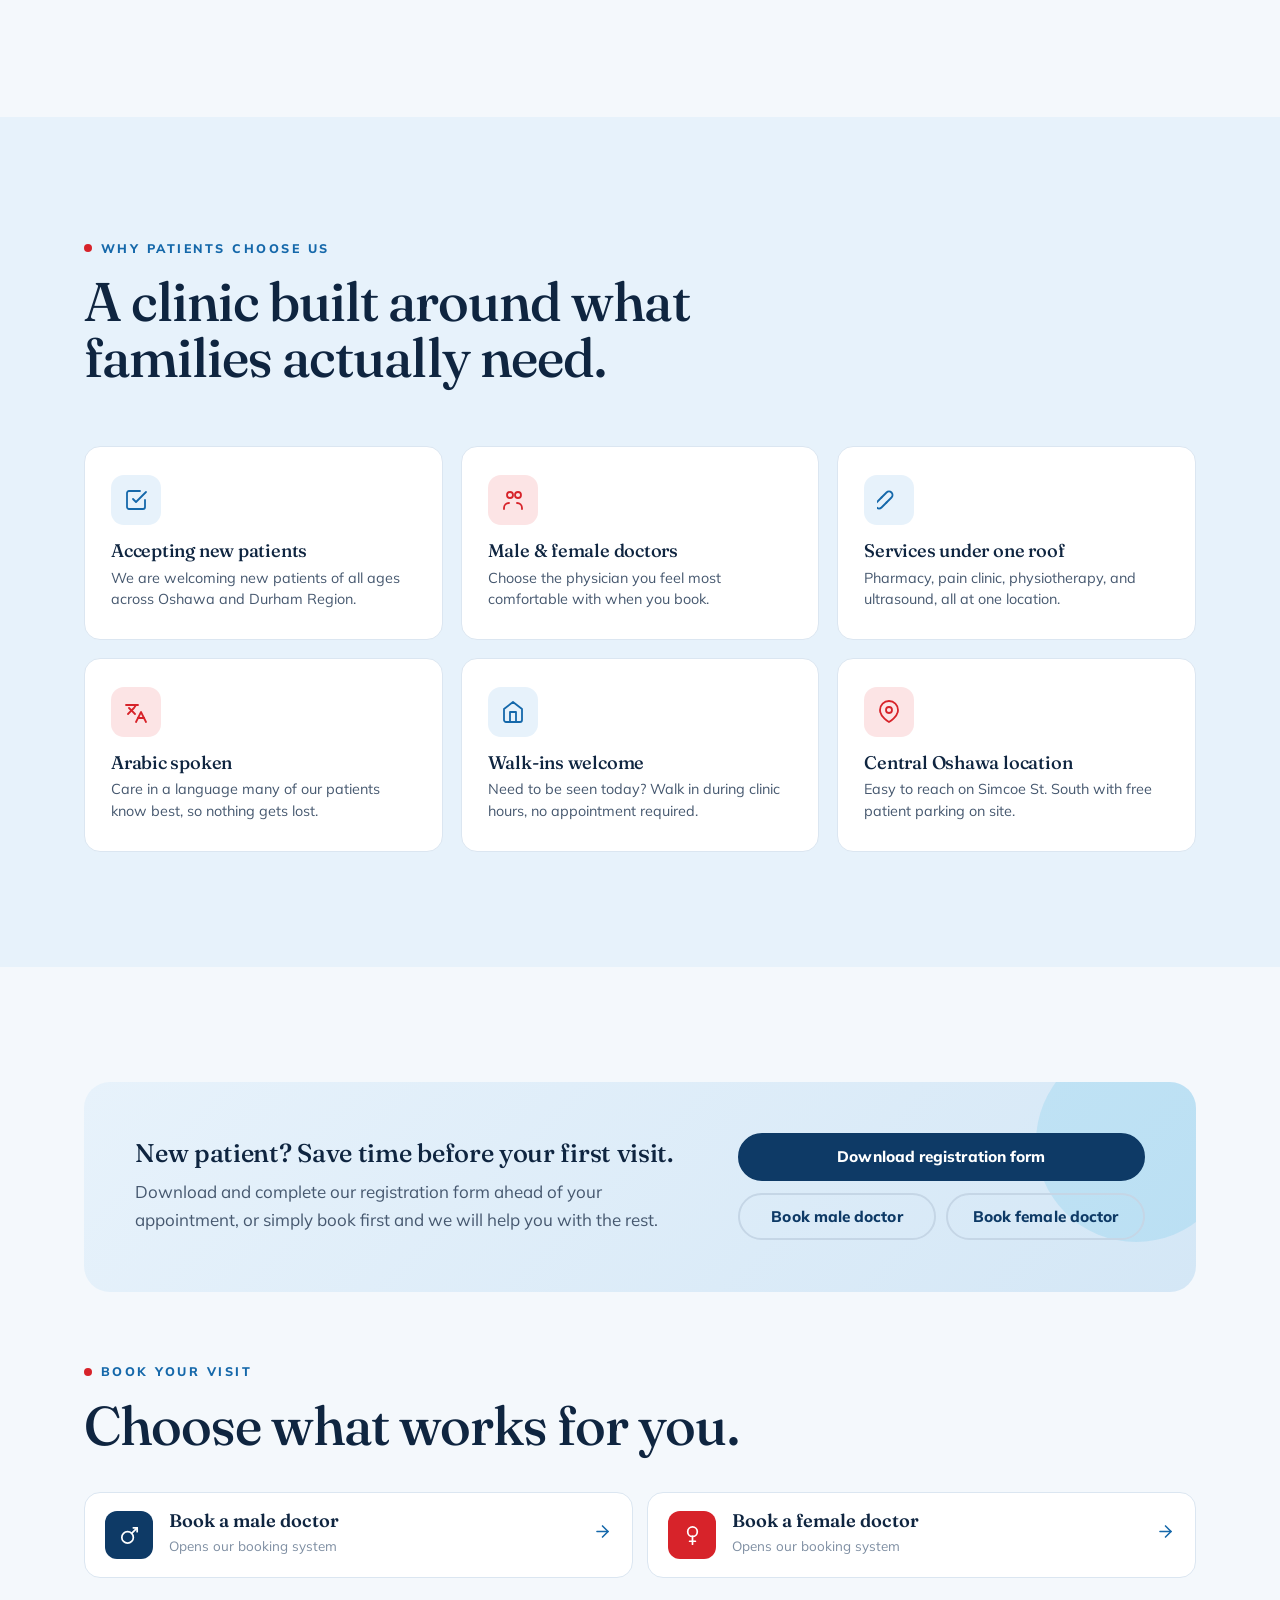
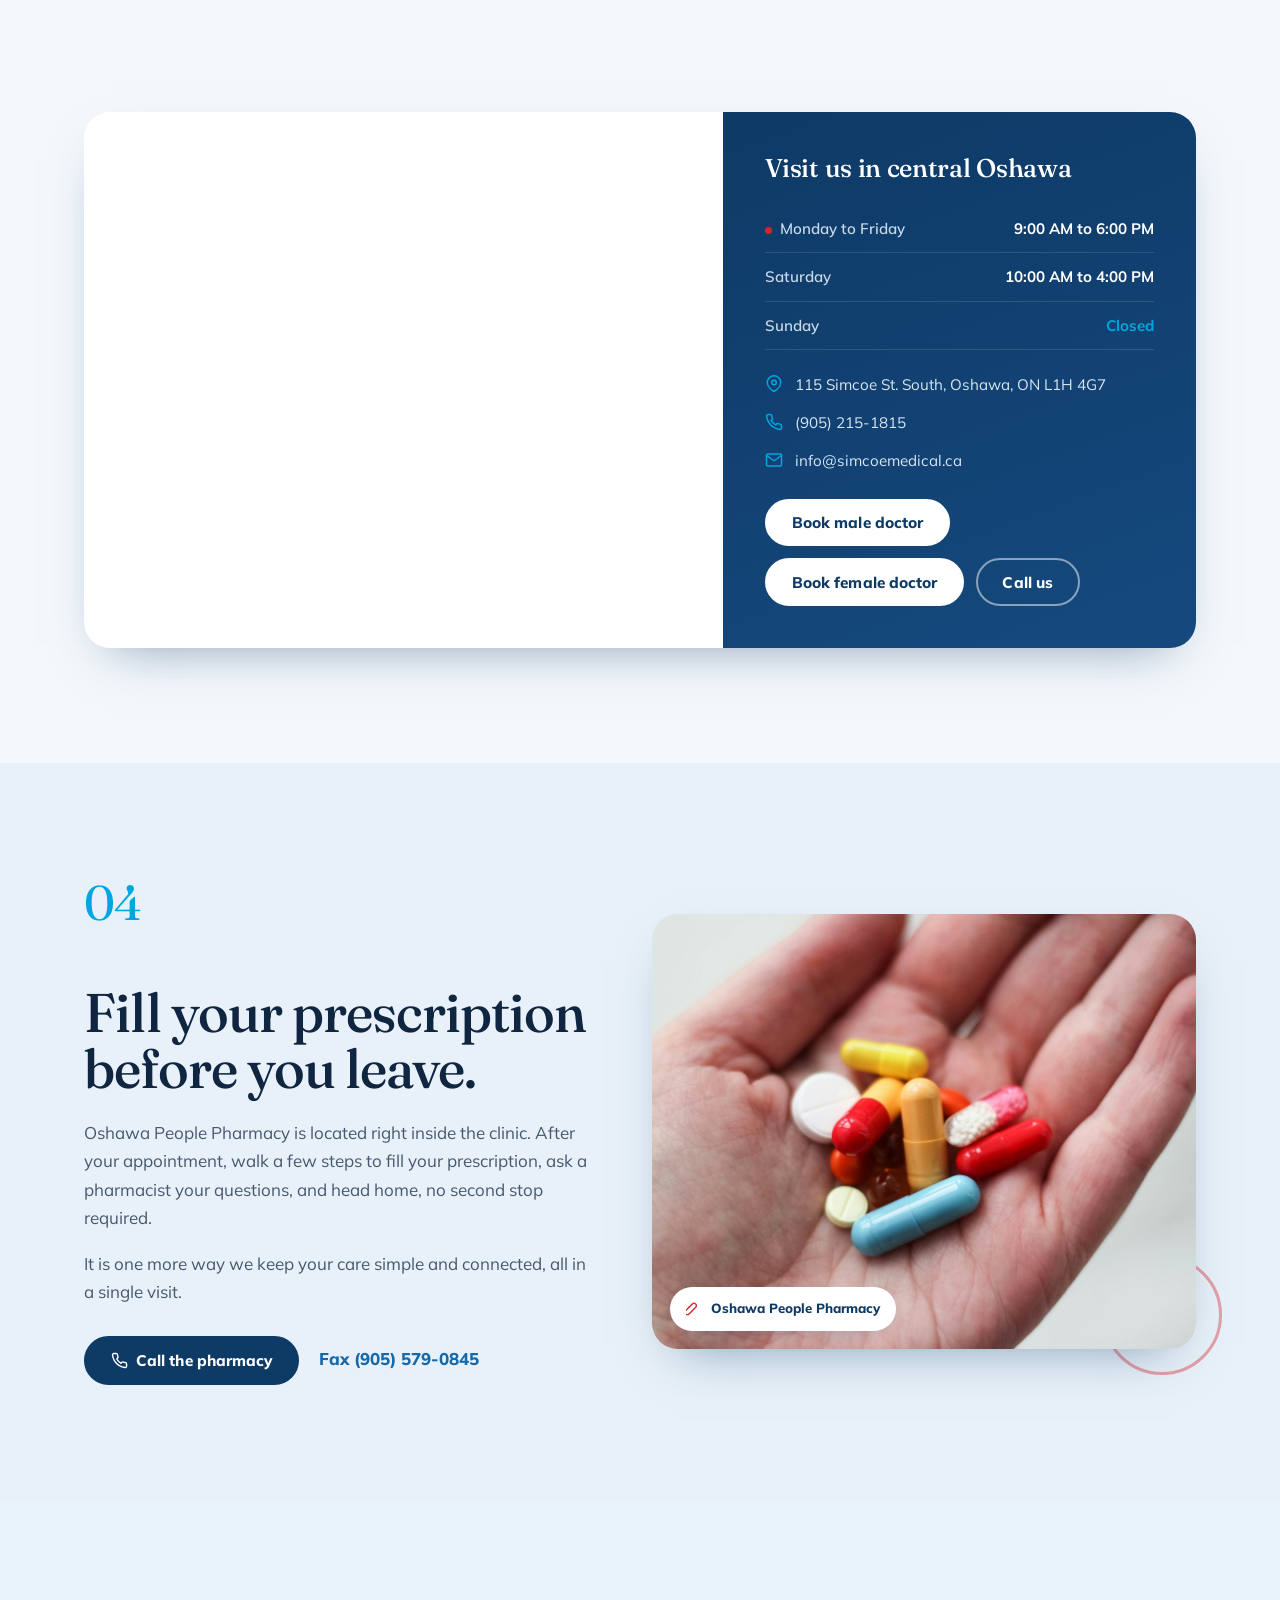
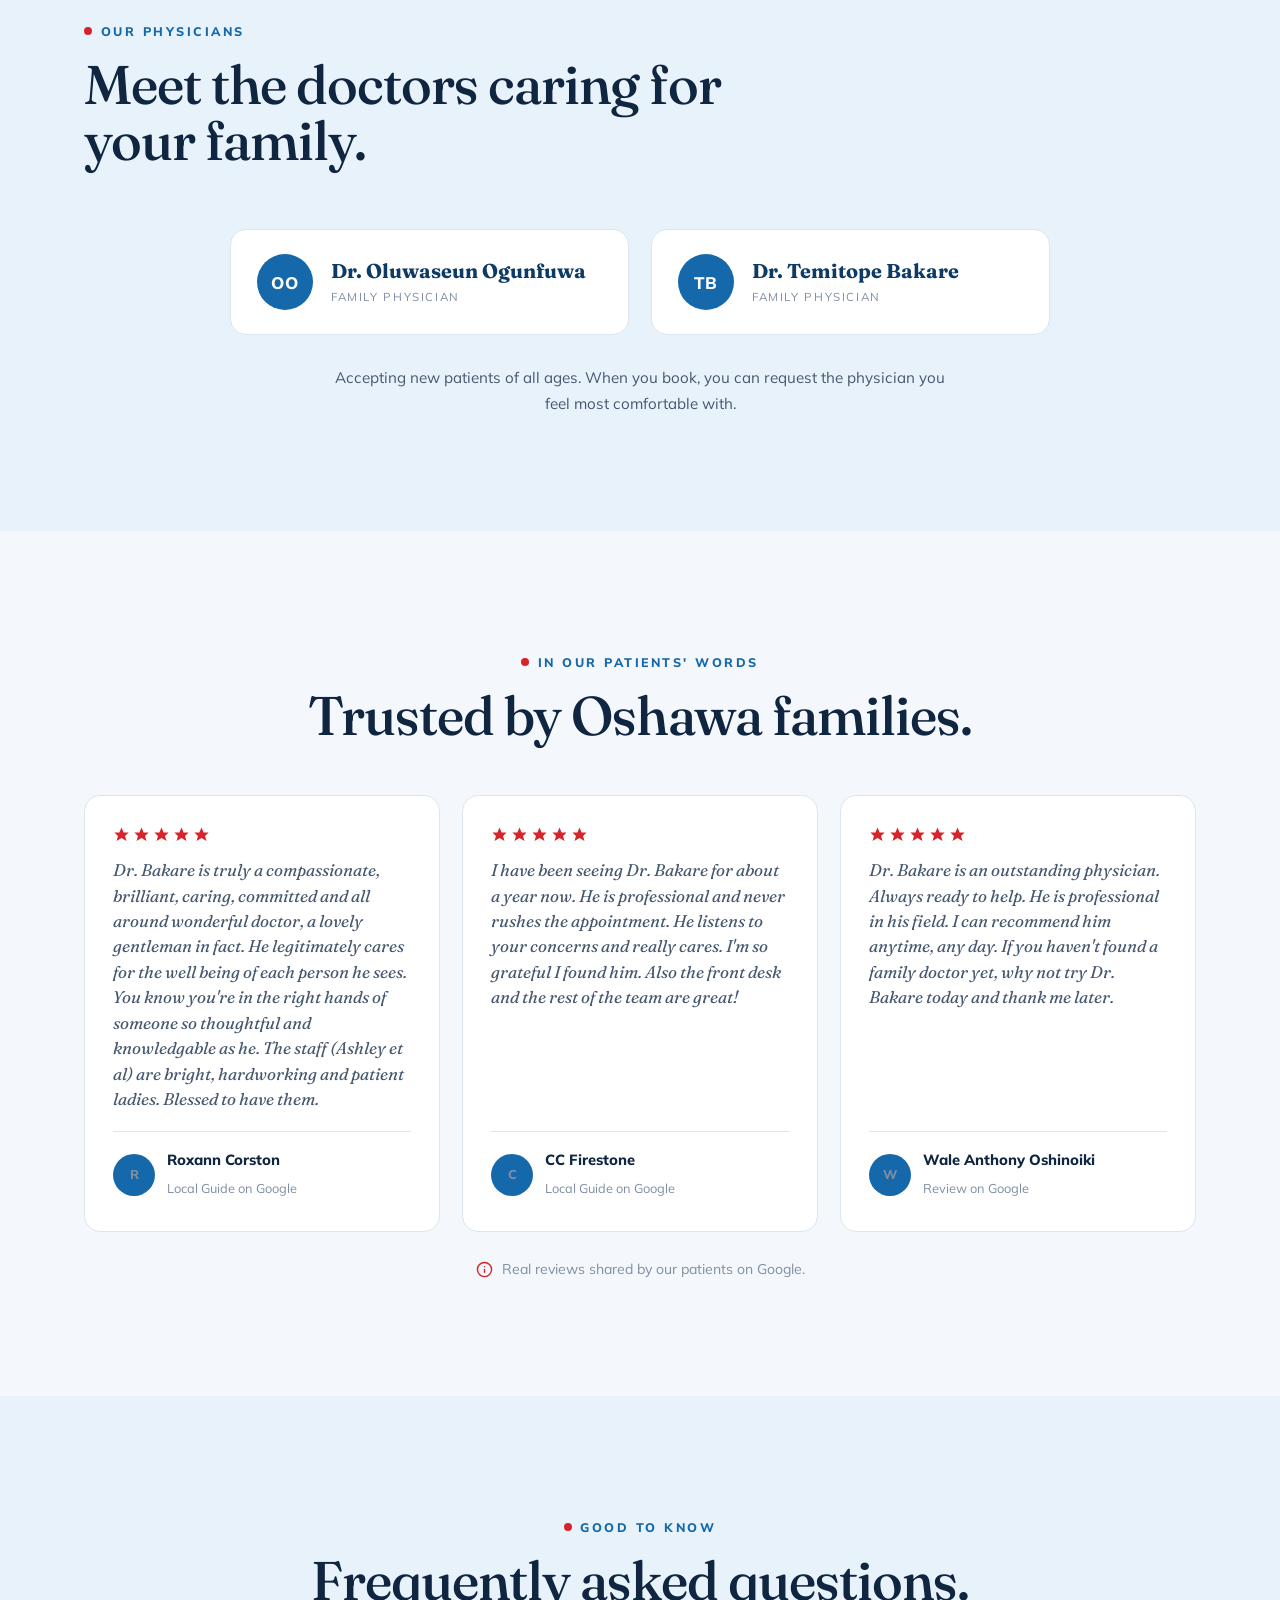
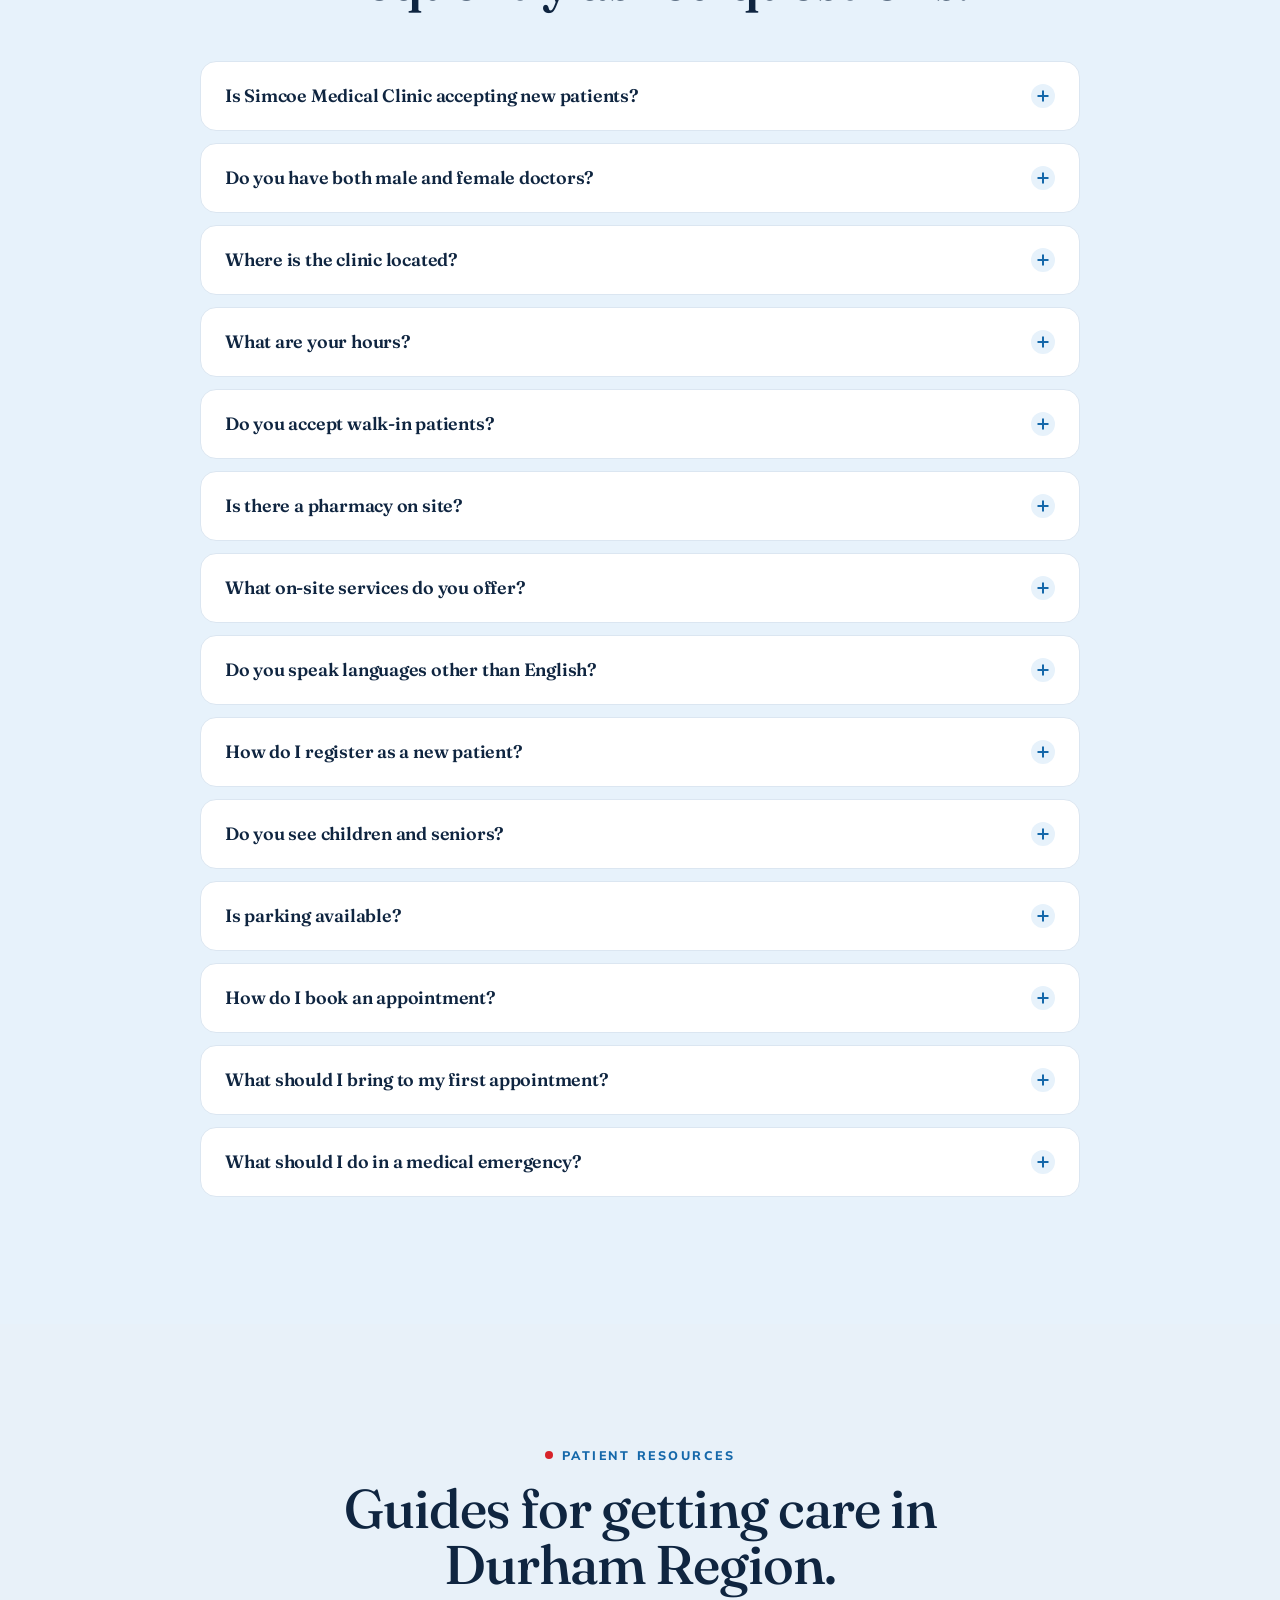
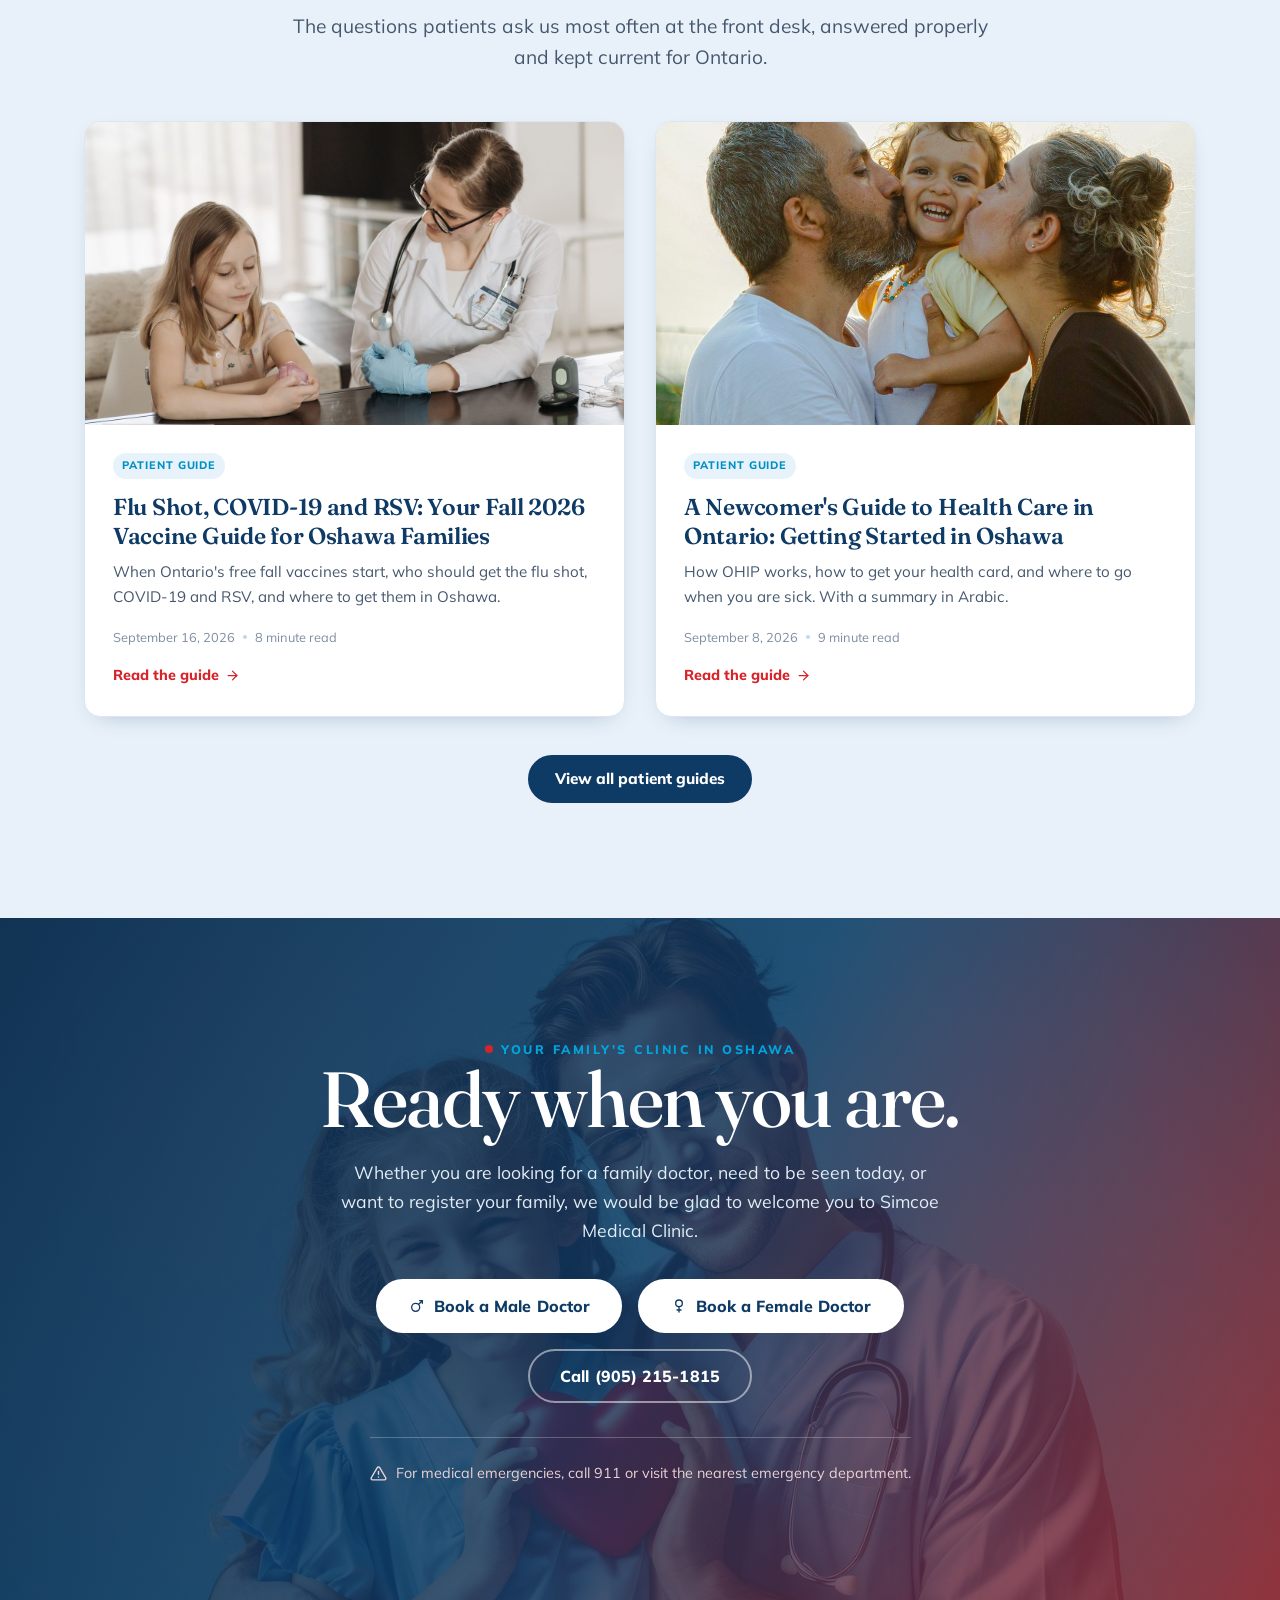
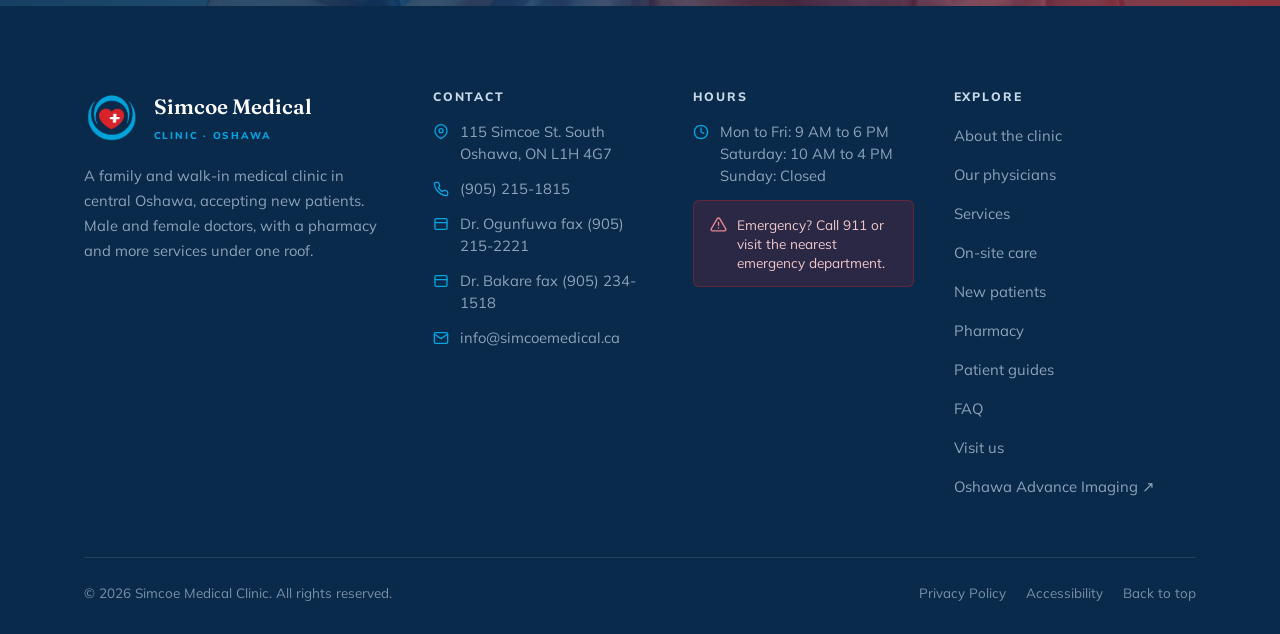
==== commit 8d716585: "Add files via upload" ====
--- a/index.html
+++ b/index.html
@@ -255,7 +255,7 @@
         <article class="svc reveal reveal-d1"><span class="svc-ic"><svg viewBox="0 0 24 24" fill="none" stroke="currentColor" stroke-width="1.8" stroke-linecap="round" stroke-linejoin="round"><circle cx="10" cy="14" r="6"/><path d="M14.5 9.5L20 4"/><path d="M16 4h4v4"/></svg></span><h3>Men's Health</h3><p>Preventive checkups, screenings, and everyday care with a male doctor on request.</p></article>
         <article class="svc reveal reveal-d2"><span class="svc-ic"><svg viewBox="0 0 24 24" fill="none" stroke="currentColor" stroke-width="1.8" stroke-linecap="round" stroke-linejoin="round"><path d="M9 11a3 3 0 1 0 6 0 3 3 0 0 0-6 0z"/><path d="M12 2a7 7 0 0 0-7 7c0 5 7 13 7 13s7-8 7-13a7 7 0 0 0-7-7z"/></svg></span><h3>Children's Health</h3><p>Wellness visits, vaccinations, and care for common childhood illnesses.</p></article>
         <article class="svc reveal reveal-d1"><span class="svc-ic"><svg viewBox="0 0 24 24" fill="none" stroke="currentColor" stroke-width="1.8" stroke-linecap="round" stroke-linejoin="round"><circle cx="12" cy="12" r="10"/><path d="M12 6v6l4 2"/></svg></span><h3>Senior Care</h3><p>Thoughtful, unhurried care for older adults, including medication reviews.</p></article>
-        <article class="svc reveal reveal-d2"><span class="svc-ic"><svg viewBox="0 0 24 24" fill="none" stroke="currentColor" stroke-width="1.8" stroke-linecap="round" stroke-linejoin="round"><path d="M19 5l-2-2H7L5 5"/><path d="M5 5h14v14a2 2 0 0 1-2 2H7a2 2 0 0 1-2-2z"/><path d="M12 10v6"/><path d="M9 13h6"/></svg></span><h3>Vaccines &amp; Immunization</h3><p>Routine and seasonal vaccines for children and adults, kept up to date.</p></article>
+        <article class="svc reveal reveal-d2"><span class="svc-ic"><svg viewBox="0 0 24 24" fill="none" stroke="currentColor" stroke-width="1.8" stroke-linecap="round" stroke-linejoin="round"><path d="M19 5l-2-2H7L5 5"/><path d="M5 5h14v14a2 2 0 0 1-2 2H7a2 2 0 0 1-2-2z"/><path d="M12 10v6"/><path d="M9 13h6"/></svg></span><h3>Vaccines &amp; Immunization</h3><p>Routine and seasonal vaccines for children and adults, kept up to date. <a href="flu-shot-fall-vaccines-oshawa-2026.html">Read our fall 2026 vaccine guide.</a></p></article>
         <article class="svc reveal reveal-d1"><span class="svc-ic"><svg viewBox="0 0 24 24" fill="none" stroke="currentColor" stroke-width="1.8" stroke-linecap="round" stroke-linejoin="round"><path d="M14.5 2v6l5 5"/><path d="M9.5 2v6l-5 5a5 5 0 0 0 14 0"/><path d="M8 2h8"/></svg></span><h3>Minor Procedures</h3><p>In-clinic treatments such as skin checks, minor cuts, and simple removals.</p></article>
         <article class="svc reveal reveal-d2"><span class="svc-ic"><svg viewBox="0 0 24 24" fill="none" stroke="currentColor" stroke-width="1.8" stroke-linecap="round" stroke-linejoin="round"><path d="M9 11l3 3L22 4"/><path d="M21 12v7a2 2 0 0 1-2 2H5a2 2 0 0 1-2-2V5a2 2 0 0 1 2-2h11"/></svg></span><h3>Checkups &amp; Physicals</h3><p>Annual physicals, forms, and preventive screening to stay ahead of problems.</p></article>
       </div>
@@ -539,24 +539,26 @@
     </div>
     <div class="post-grid">
       <article class="post-card reveal reveal-d1">
-        <a class="pc-media" href="find-a-family-doctor-oshawa-durham-region.html" tabindex="-1" aria-hidden="true"><img src="images/care.jpg" alt="" width="1400" height="935" loading="lazy" decoding="async"></a>
+        <a class="pc-media" href="flu-shot-fall-vaccines-oshawa-2026.html" tabindex="-1" aria-hidden="true"><img src="images/care.jpg" alt="" width="1400" height="935" loading="lazy" decoding="async"></a>
         <div class="pc-body">
           <span class="pc-tag">Patient Guide</span>
-          <h3><a href="find-a-family-doctor-oshawa-durham-region.html">How to Find a Family Doctor in Oshawa and Durham Region</a></h3>
-          <p>Health Care Connect is the first step, not the only one. The practical 2026 guide we give patients still looking for a doctor of their own.</p>
-          <div class="pc-foot"><time datetime="2026-07-13">July 13, 2026</time><span class="dot"></span><span>8 minute read</span></div>
-          <a class="pc-more" href="find-a-family-doctor-oshawa-durham-region.html">Read the guide <svg viewBox="0 0 24 24" fill="none" stroke="currentColor" stroke-width="2" stroke-linecap="round" stroke-linejoin="round"><line x1="5" y1="12" x2="19" y2="12"/><polyline points="12 5 19 12 12 19"/></svg></a>
+          <h3><a href="flu-shot-fall-vaccines-oshawa-2026.html">Flu Shot, COVID-19 and RSV: Your Fall 2026 Vaccine Guide for Oshawa Families</a></h3>
+          <p>When Ontario&#x27;s free fall vaccines start, who should get the flu shot, COVID-19 and RSV, and where to get them in Oshawa.</p>
+          <div class="pc-foot"><time datetime="2026-09-16">September 16, 2026</time><span class="dot"></span><span>8 minute read</span></div>
+          <a class="pc-more" href="flu-shot-fall-vaccines-oshawa-2026.html">Read the guide <svg viewBox="0 0 24 24" fill="none" stroke="currentColor" stroke-width="2" stroke-linecap="round" stroke-linejoin="round"><line x1="5" y1="12" x2="19" y2="12"/><polyline points="12 5 19 12 12 19"/></svg></a>
         </div>
       </article>
       <article class="post-card reveal reveal-d2">
-        <a class="pc-media" href="walk-in-clinic-pharmacist-or-emergency-room-oshawa.html" tabindex="-1" aria-hidden="true"><img src="images/clinic.jpg" alt="" width="933" height="1400" loading="lazy" decoding="async"></a>
+        <a class="pc-media" href="newcomers-guide-health-care-ontario-oshawa.html" tabindex="-1" aria-hidden="true"><img src="images/family.jpg" alt="" width="1400" height="933" loading="lazy" decoding="async"></a>
         <div class="pc-body">
           <span class="pc-tag">Patient Guide</span>
-          <h3><a href="walk-in-clinic-pharmacist-or-emergency-room-oshawa.html">Walk-In Clinic, Pharmacist, or Emergency Room? Where to Go for Care</a></h3>
-          <p>Ontario expanded what pharmacists can treat on July 1, 2026. How to decide where to go, updated for Durham Region families.</p>
-          <div class="pc-foot"><time datetime="2026-07-21">July 21, 2026</time><span class="dot"></span><span>8 minute read</span></div>
-          <a class="pc-more" href="walk-in-clinic-pharmacist-or-emergency-room-oshawa.html">Read the guide <svg viewBox="0 0 24 24" fill="none" stroke="currentColor" stroke-width="2" stroke-linecap="round" stroke-linejoin="round"><line x1="5" y1="12" x2="19" y2="12"/><polyline points="12 5 19 12 12 19"/></svg></a>
-        </div>
+          <h3><a href="newcomers-guide-health-care-ontario-oshawa.html">A Newcomer&#x27;s Guide to Health Care in Ontario: Getting Started in Oshawa</a></h3>
+          <p>How OHIP works, how to get your health card, and where to go when you are sick. With a summary in Arabic.</p>
+          <div class="pc-foot"><time datetime="2026-09-08">September 8, 2026</time><span class="dot"></span><span>9 minute read</span></div>
+          <a class="pc-more" href="newcomers-guide-health-care-ontario-oshawa.html">Read the guide <svg viewBox="0 0 24 24" fill="none" stroke="currentColor" stroke-width="2" stroke-linecap="round" stroke-linejoin="round"><line x1="5" y1="12" x2="19" y2="12"/><polyline points="12 5 19 12 12 19"/></svg></a>
+        </div>
+      </article>
+    </div>
       </article>
     </div>
     <div style="text-align:center;margin-top:clamp(28px,3vw,40px)">
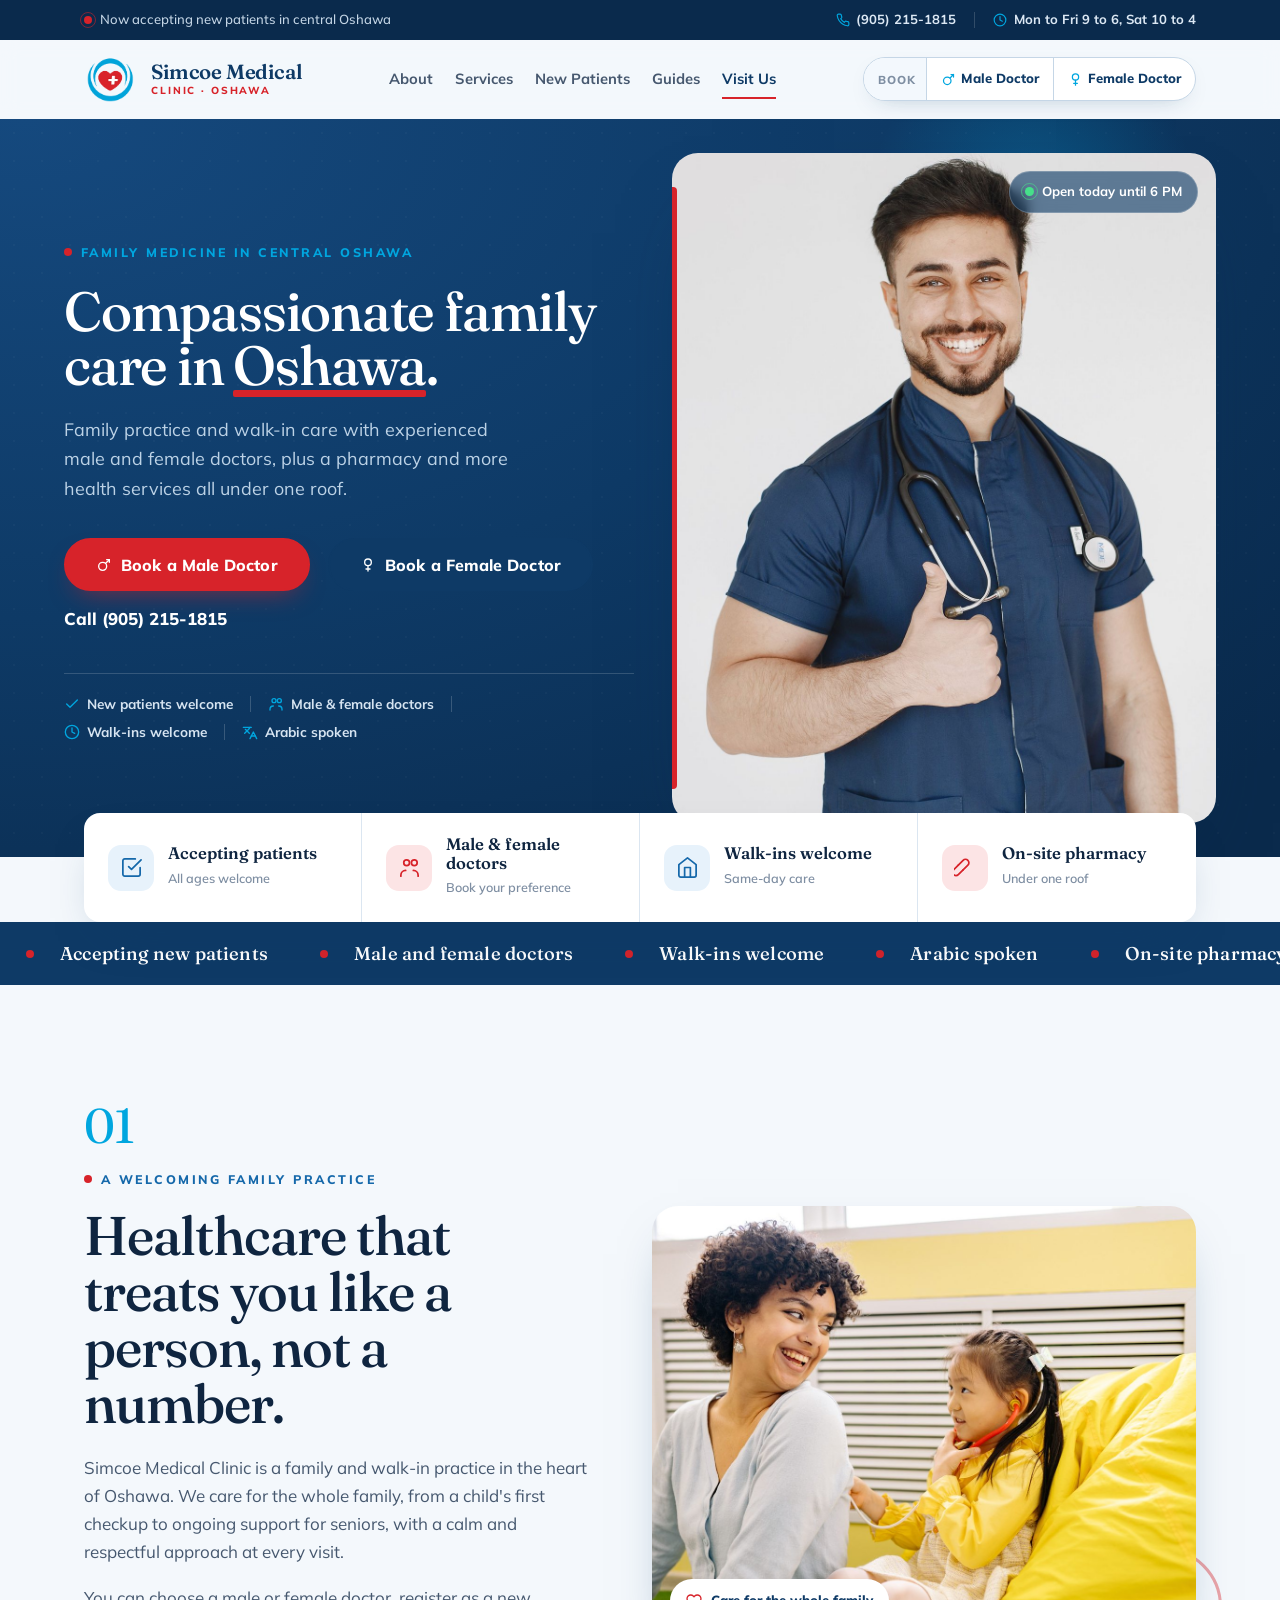
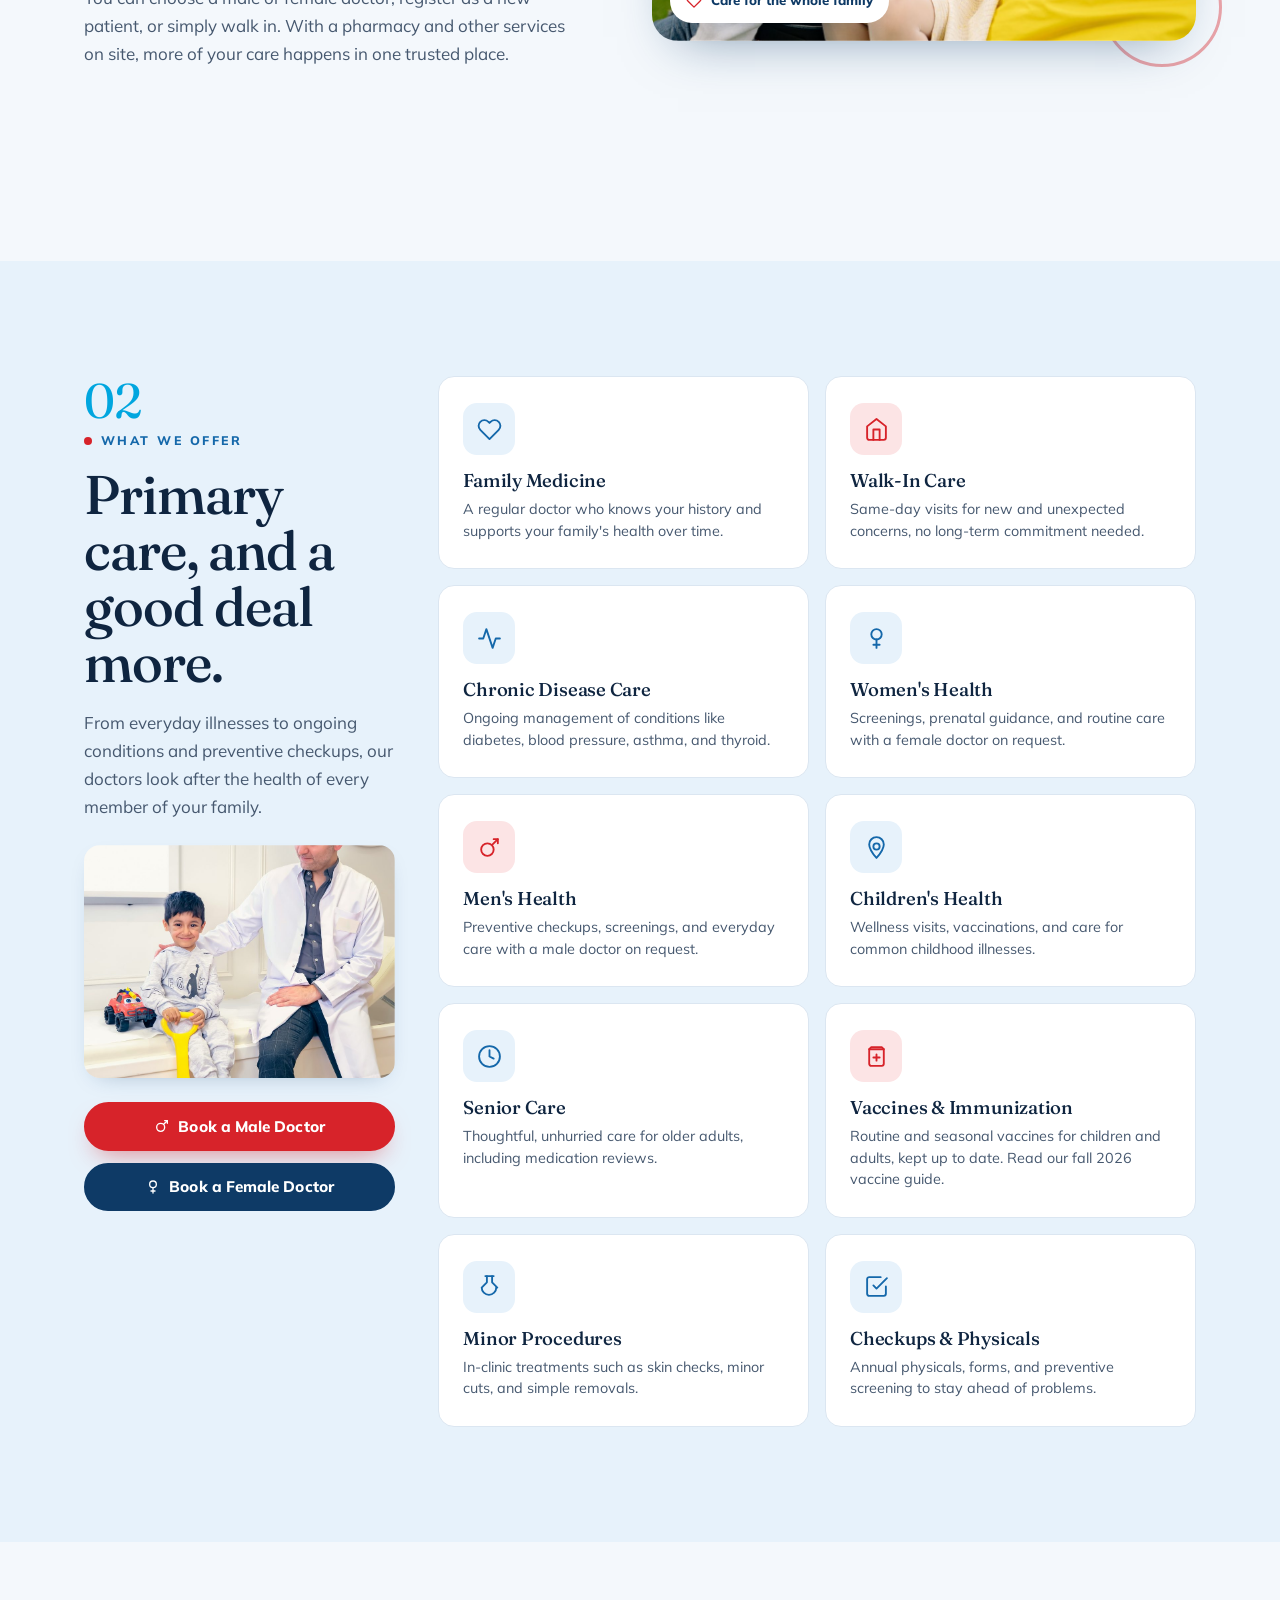
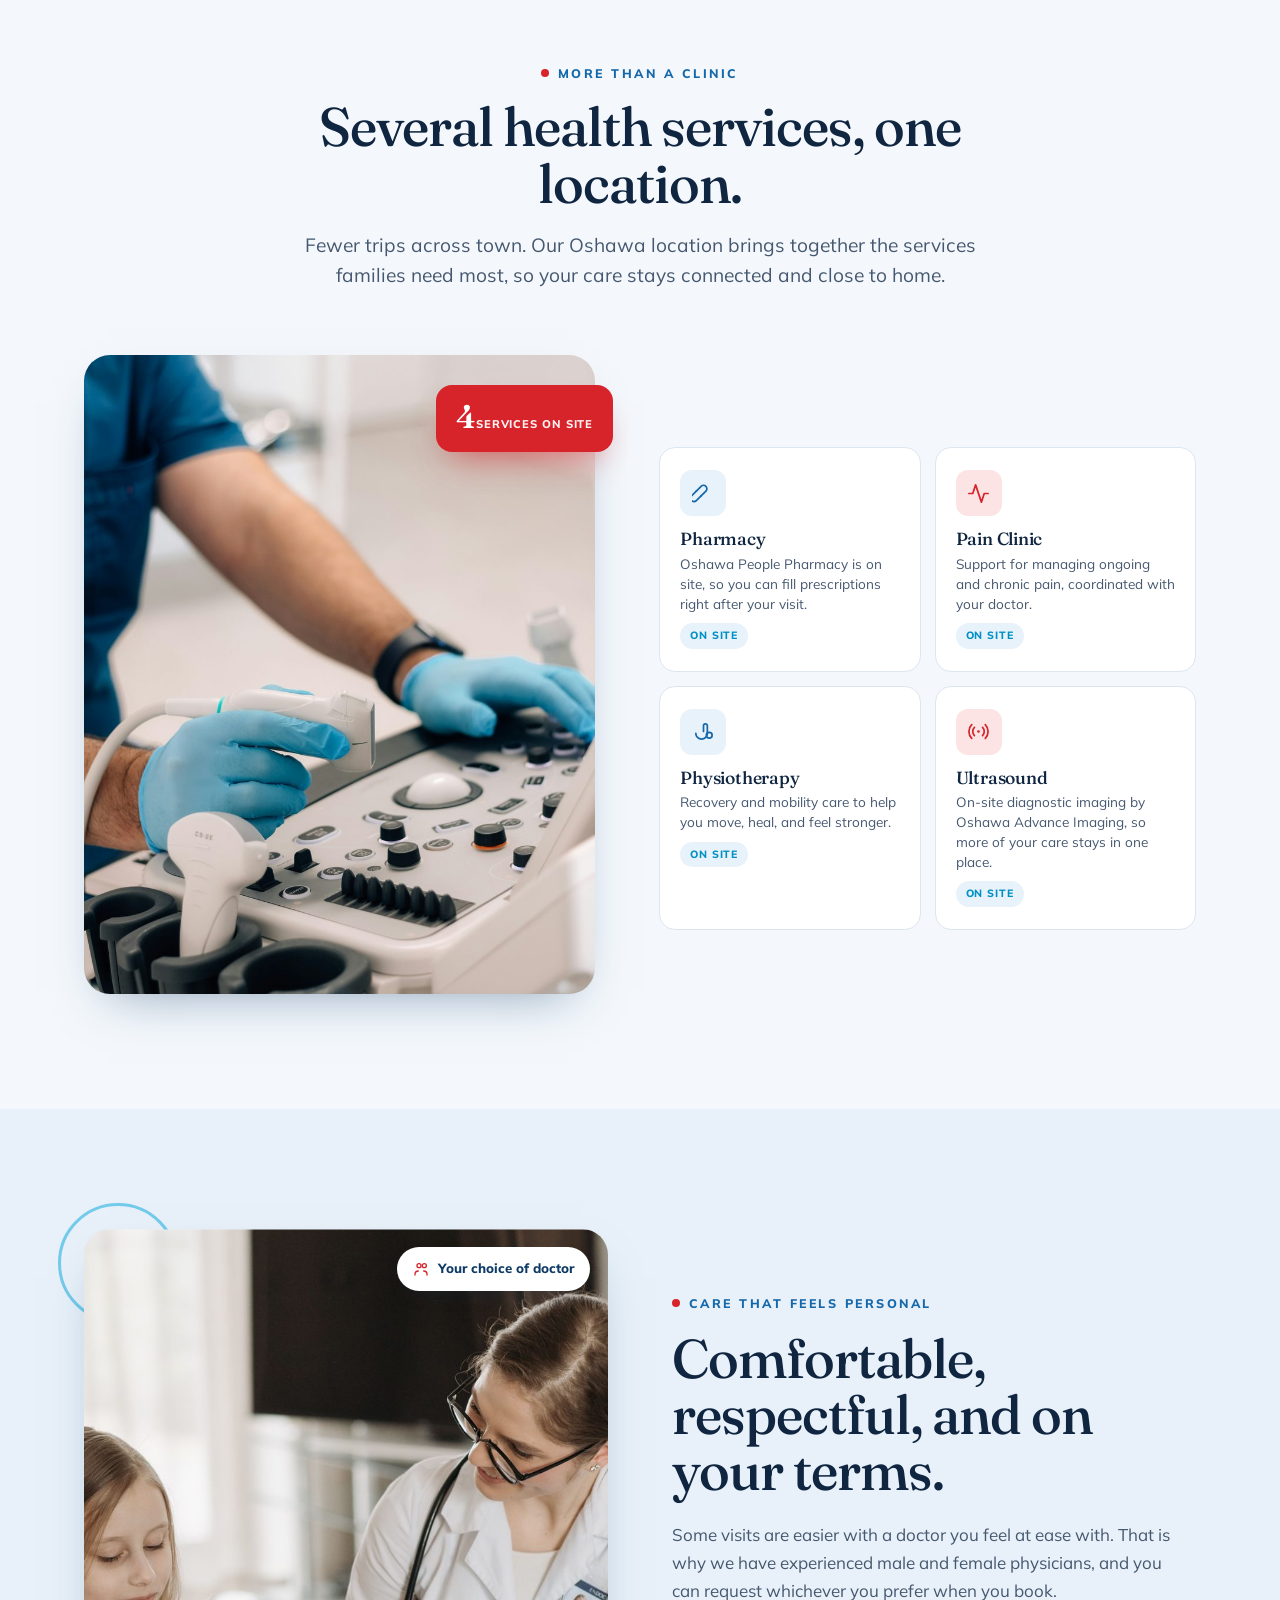
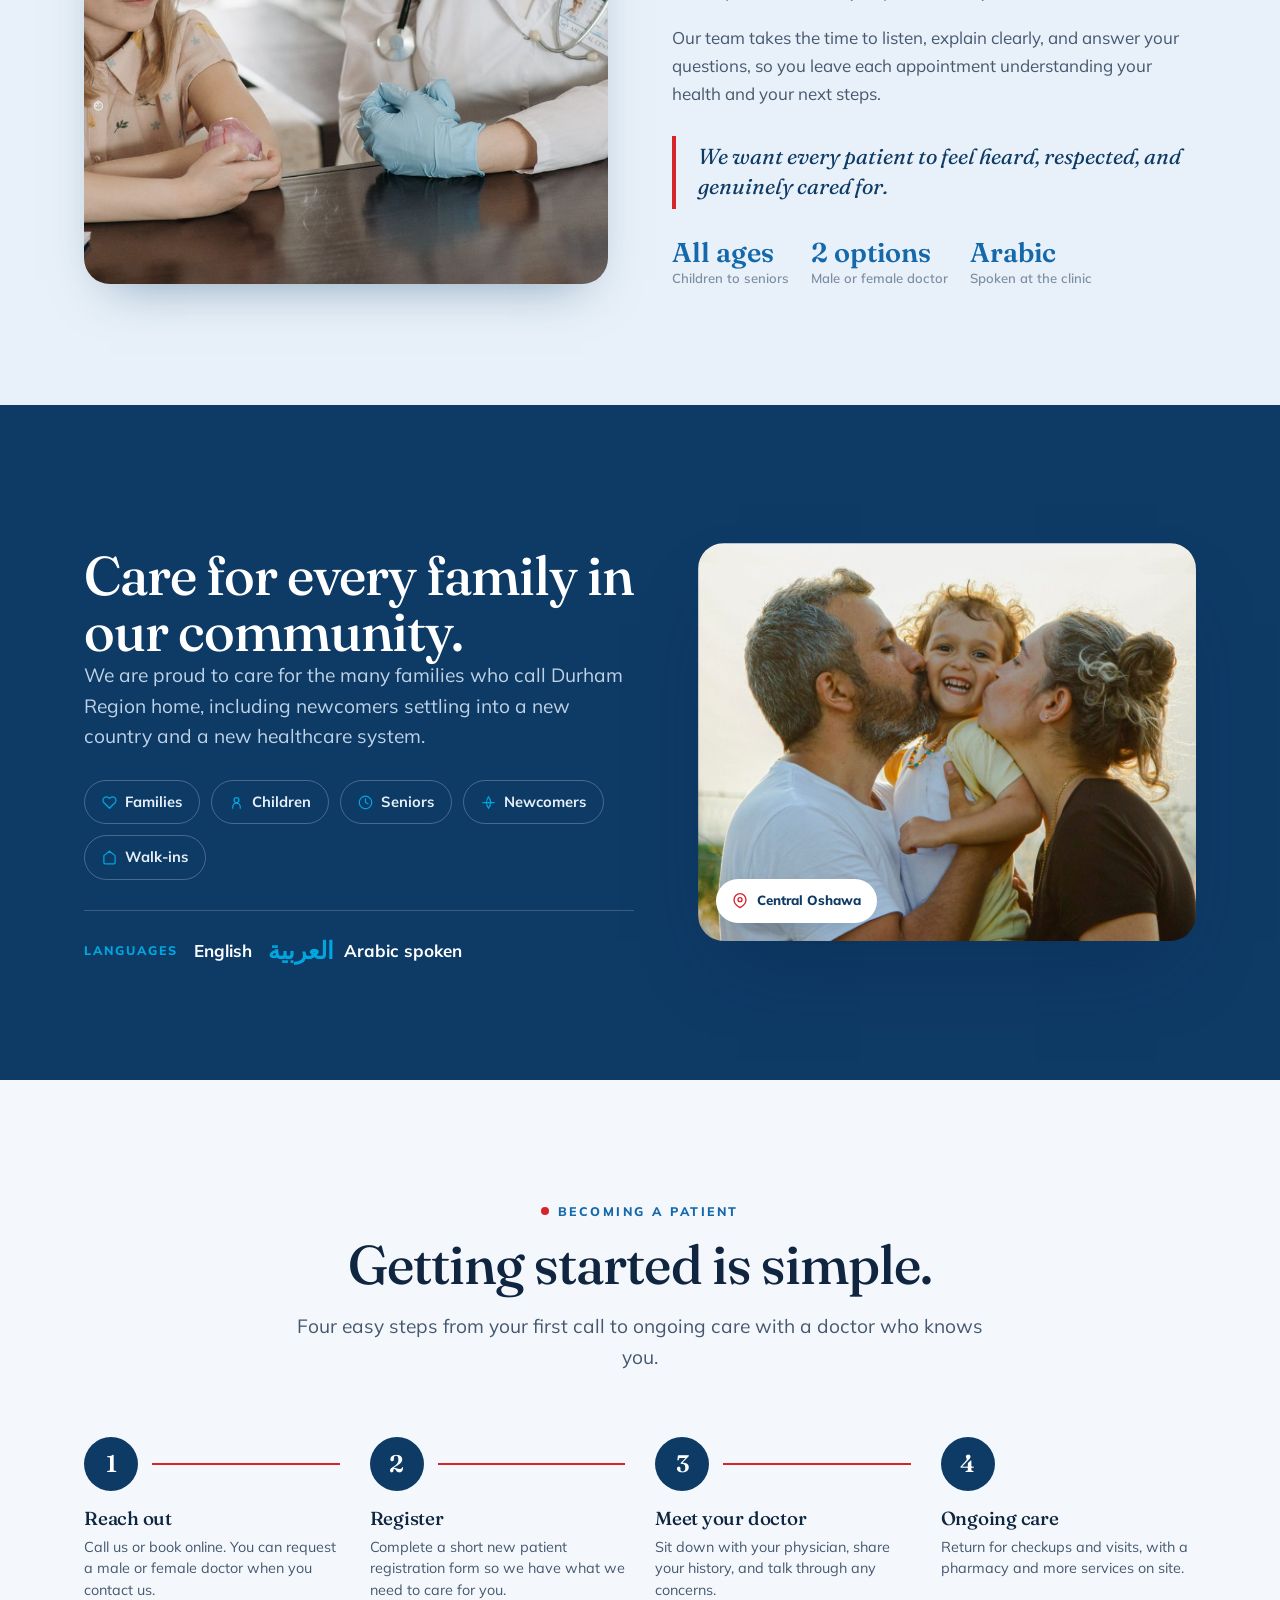
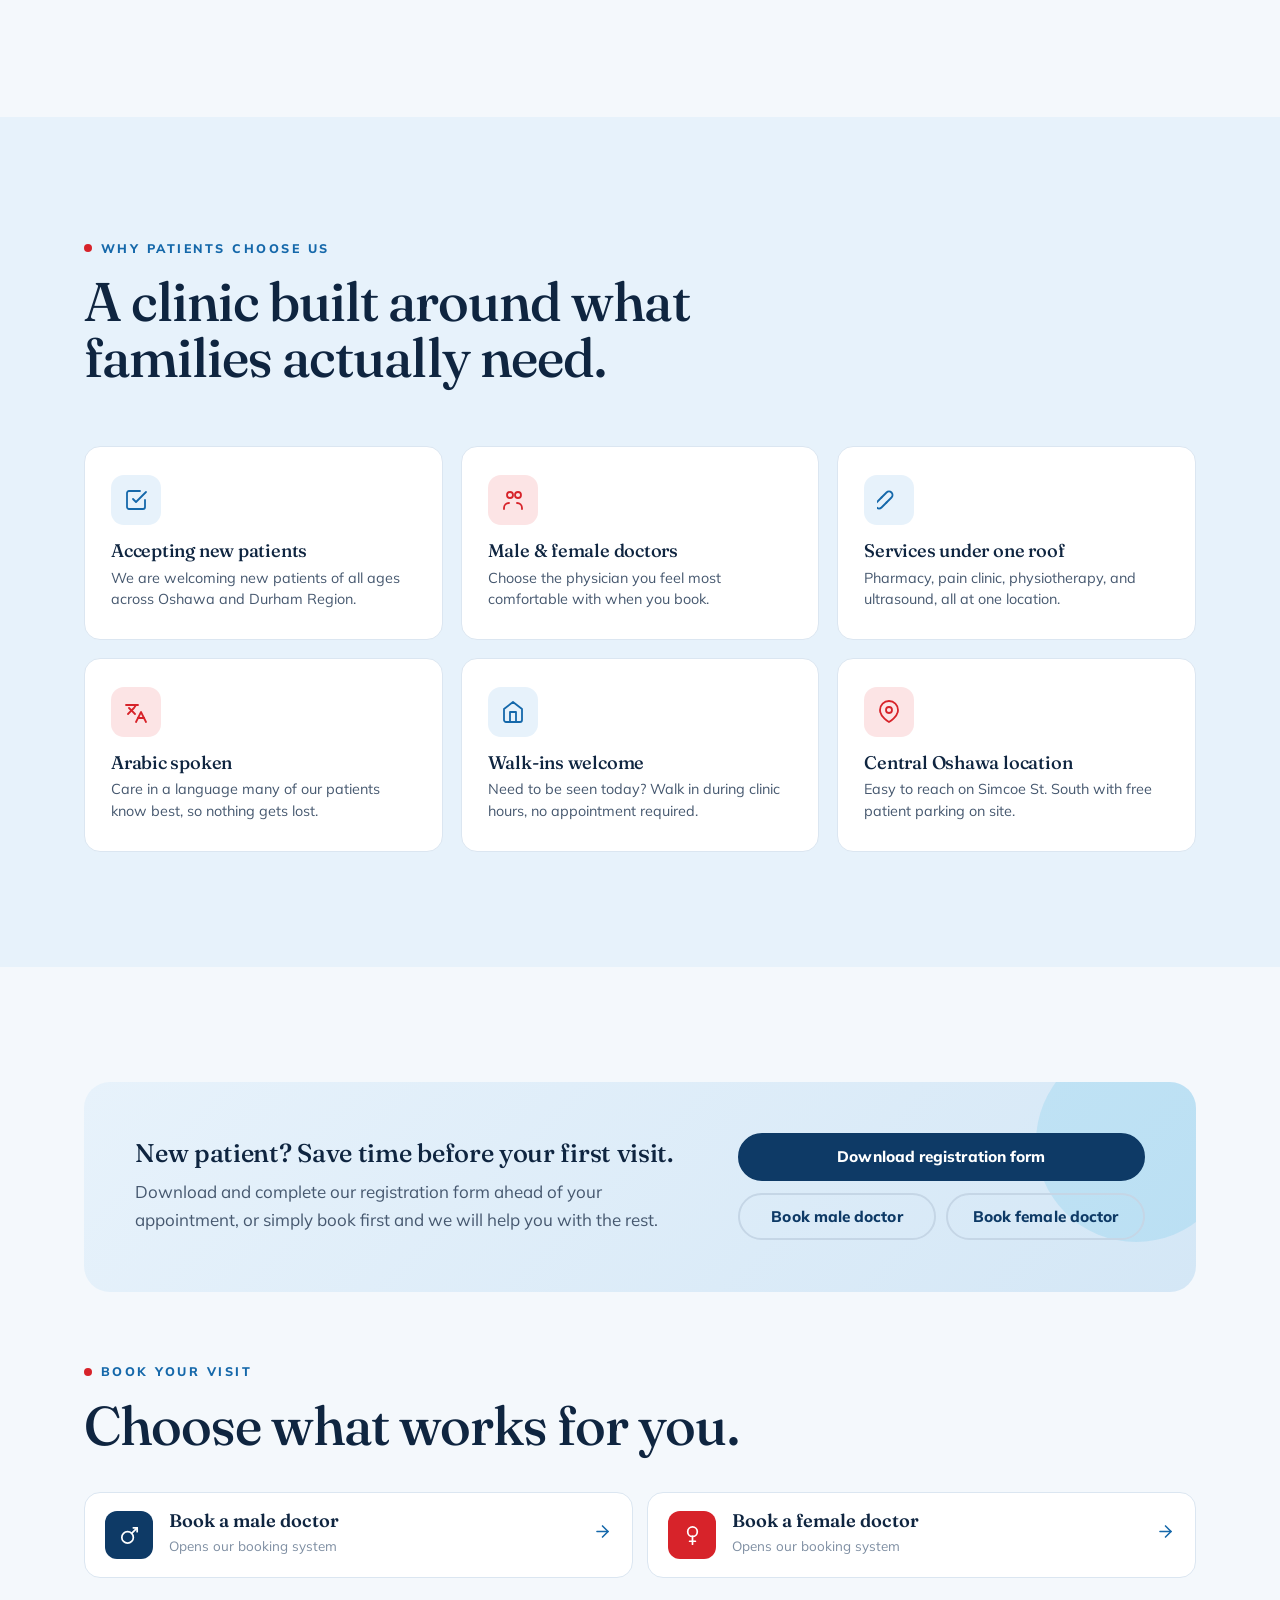
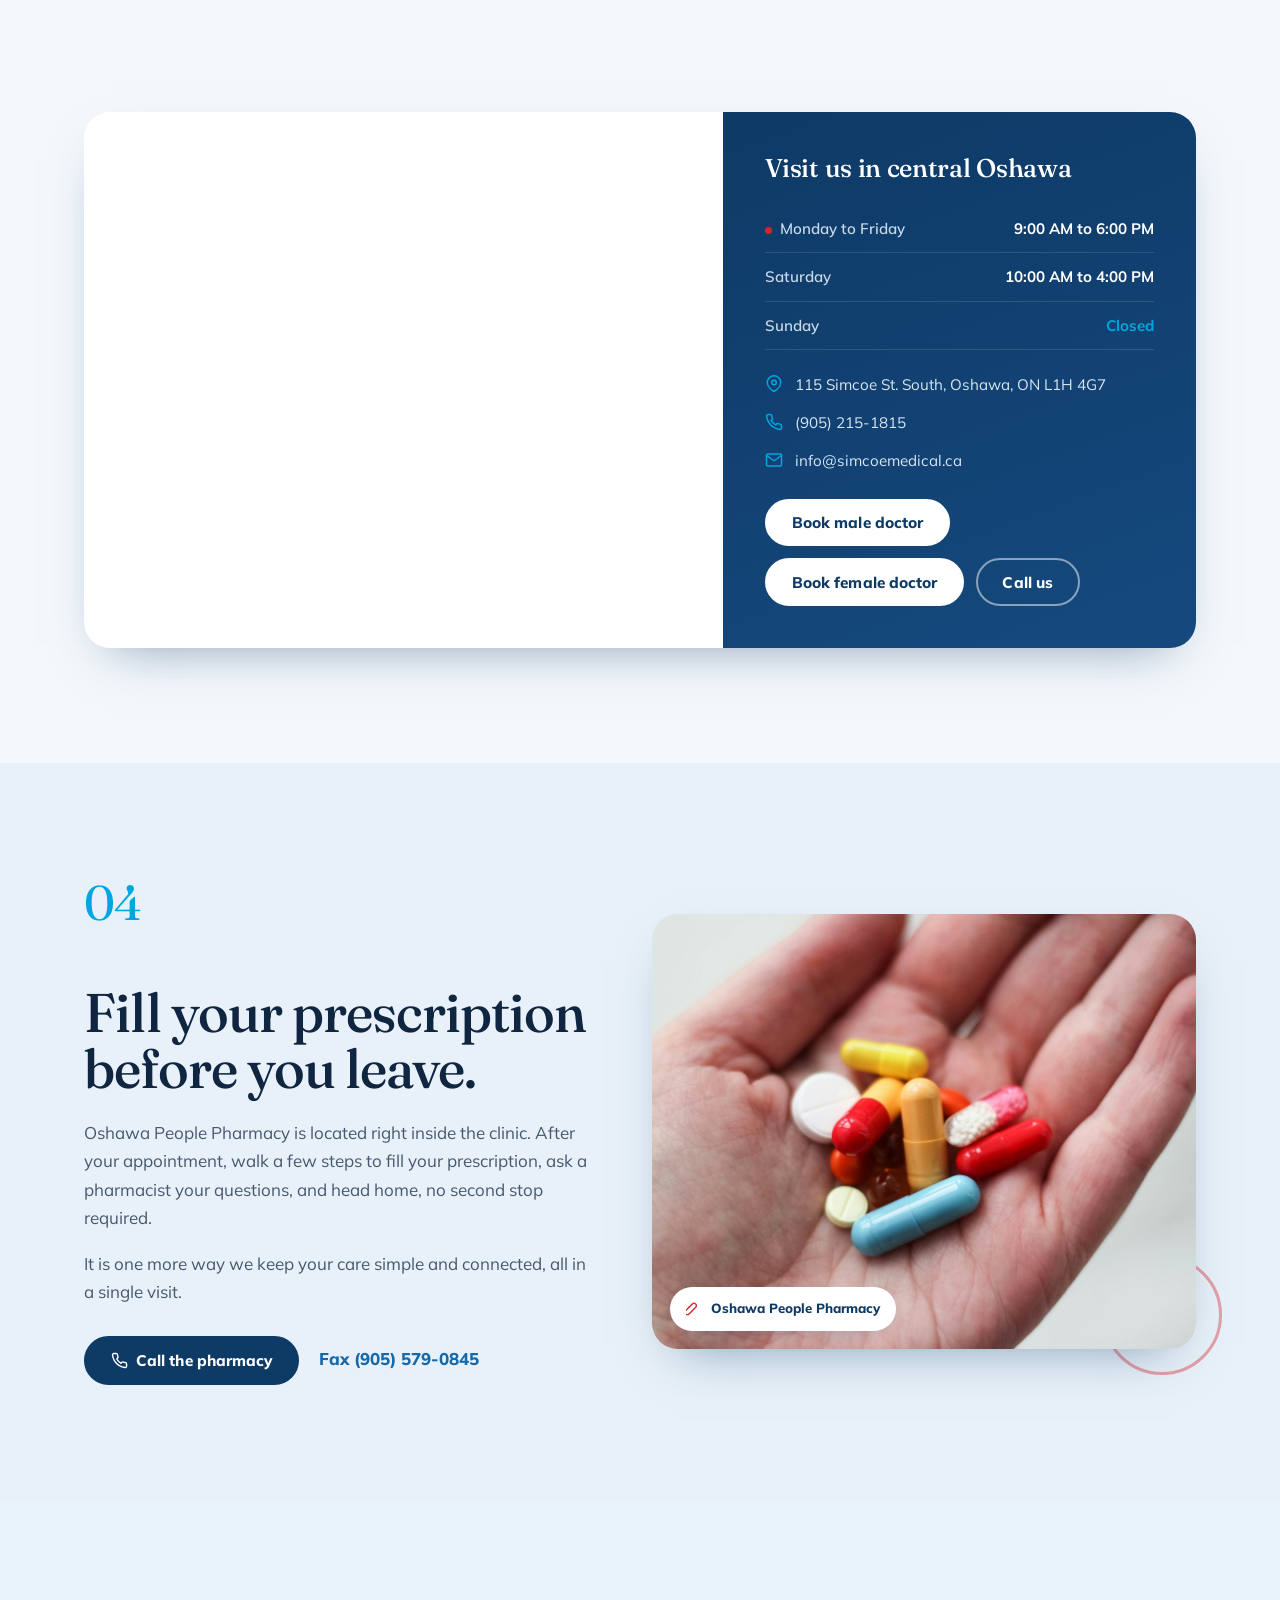
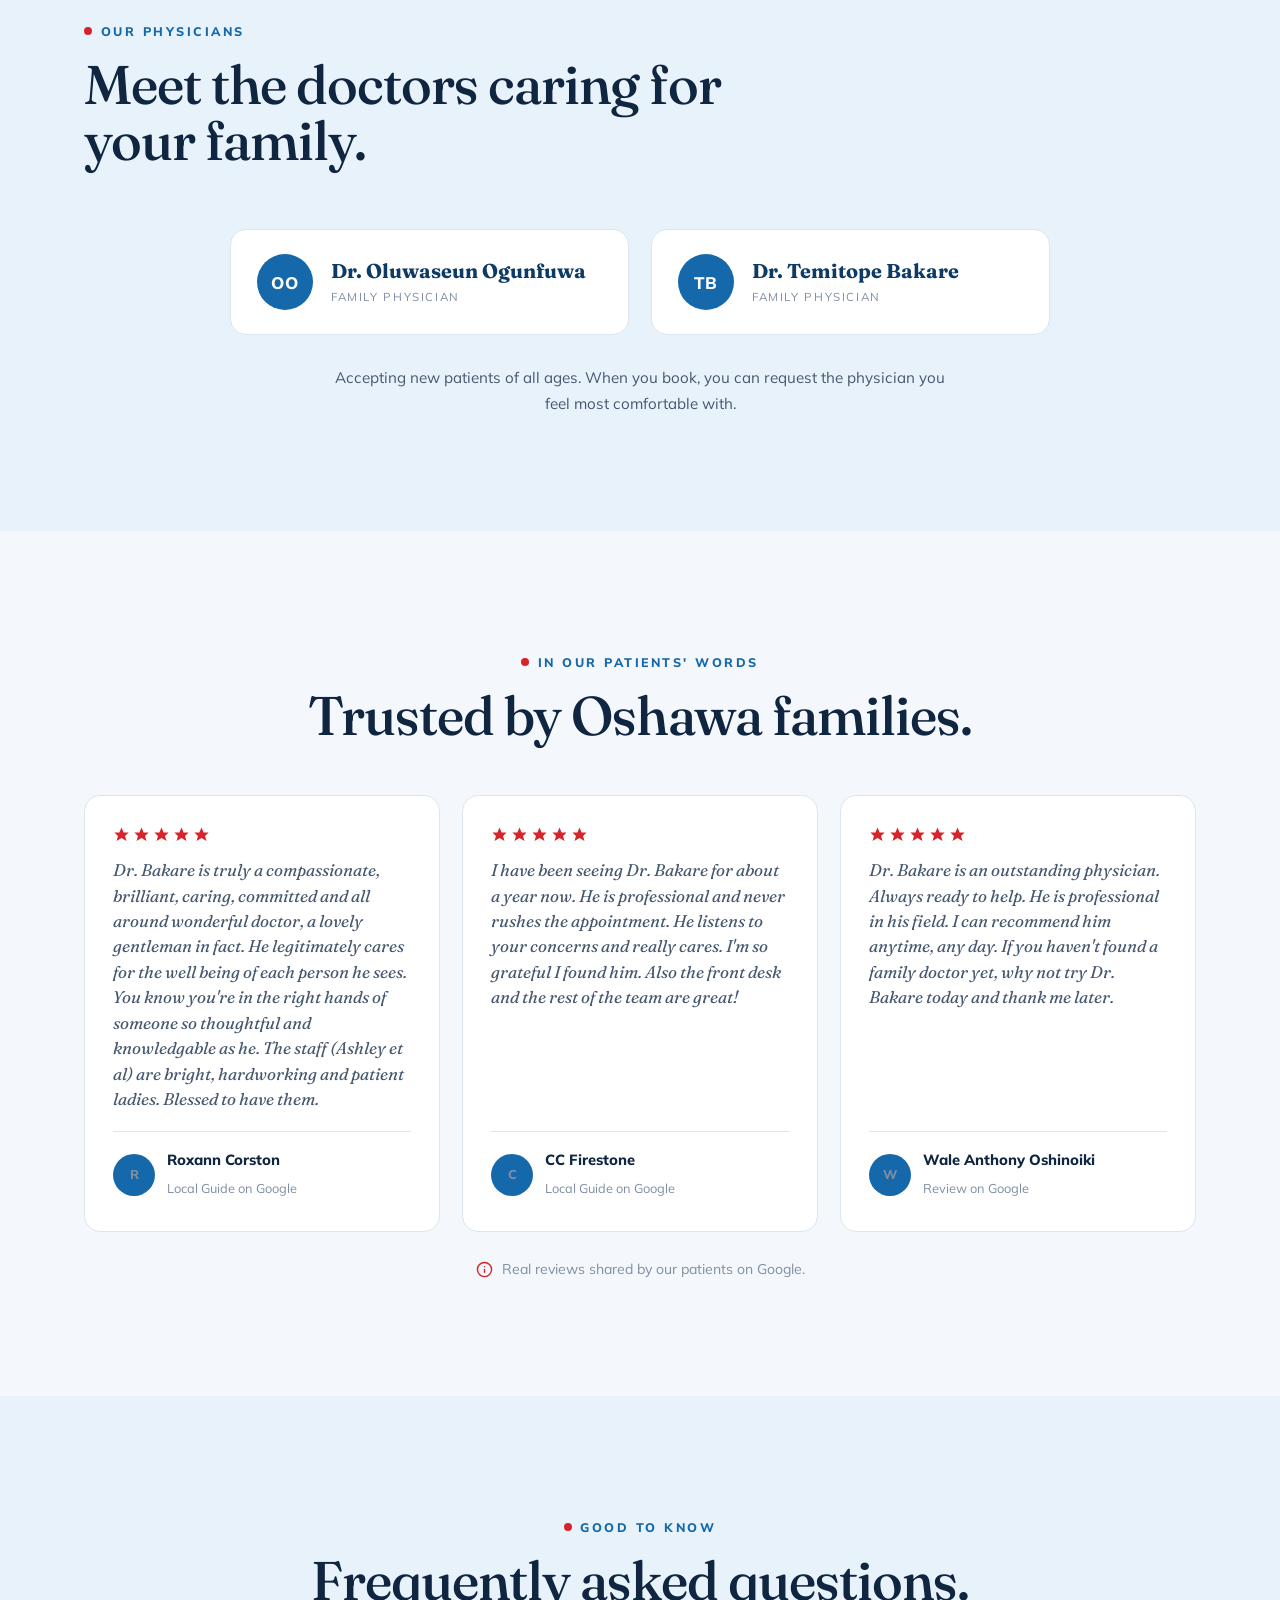
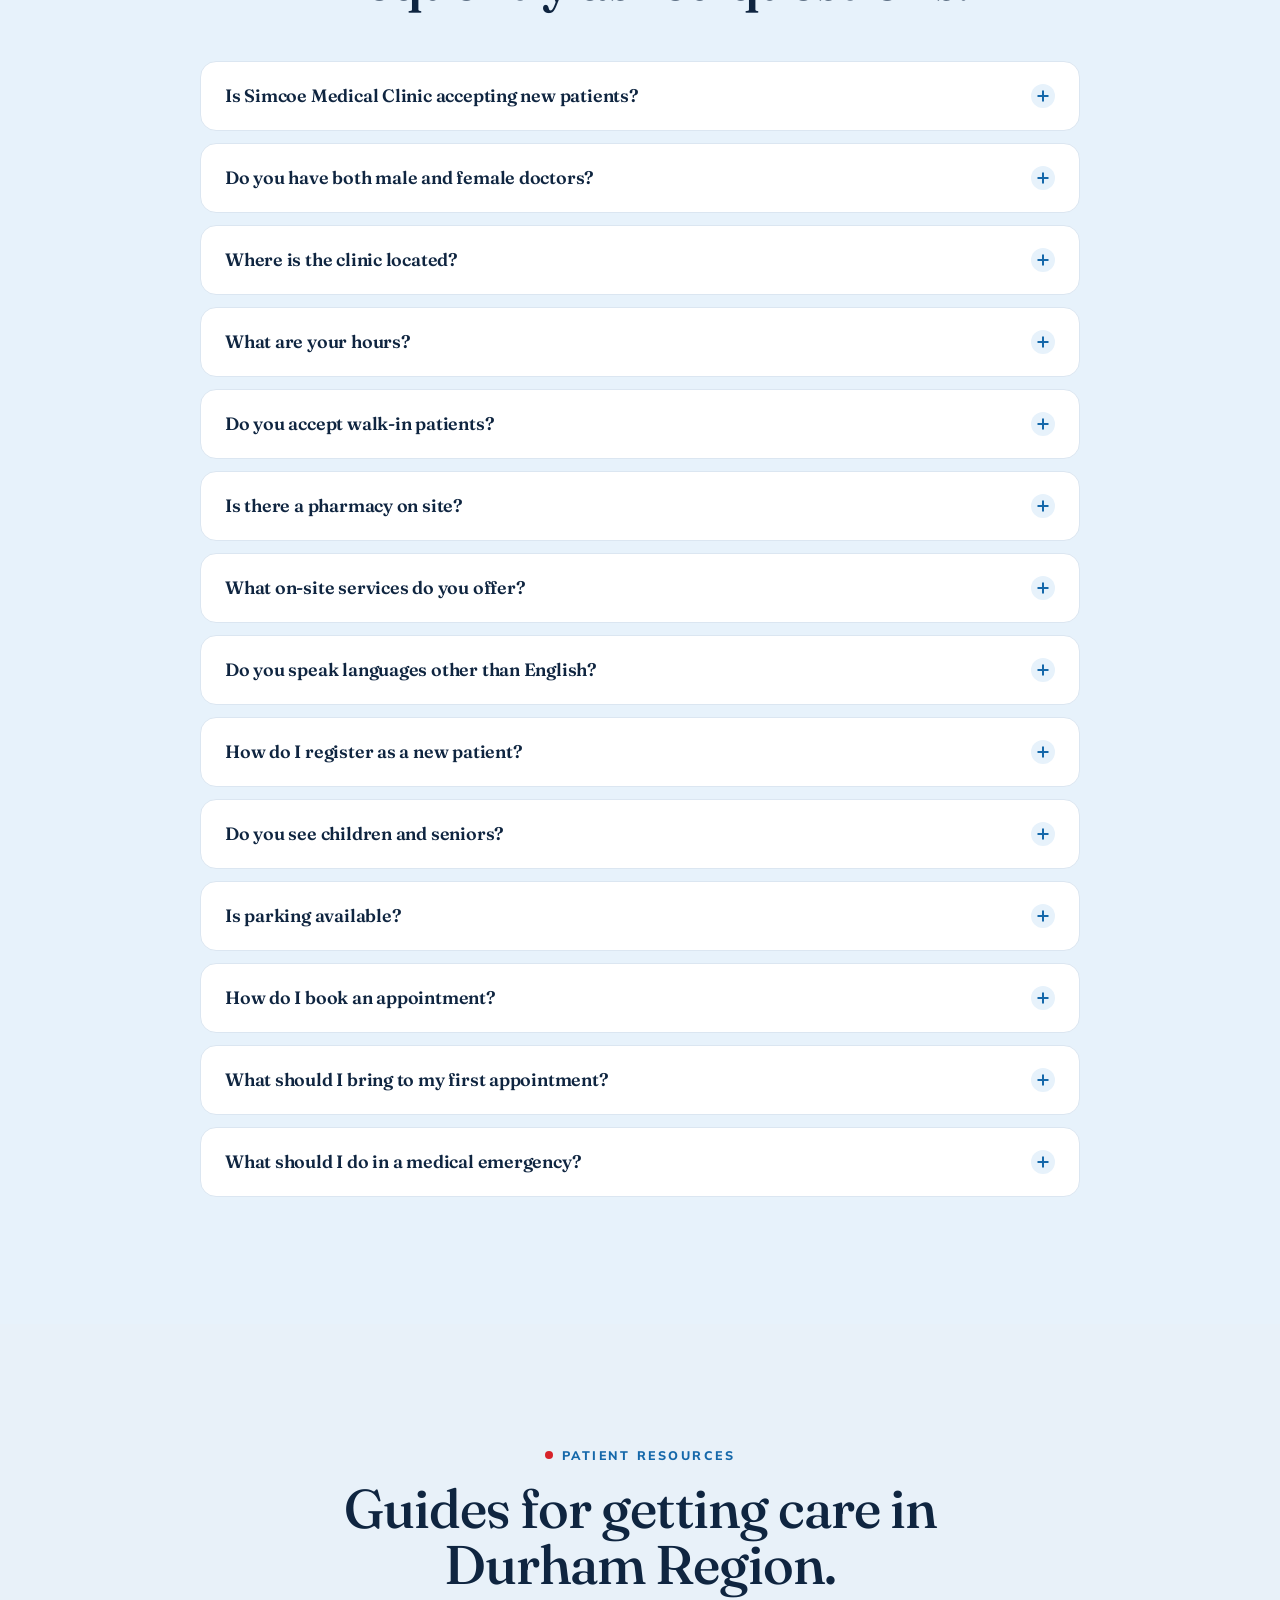
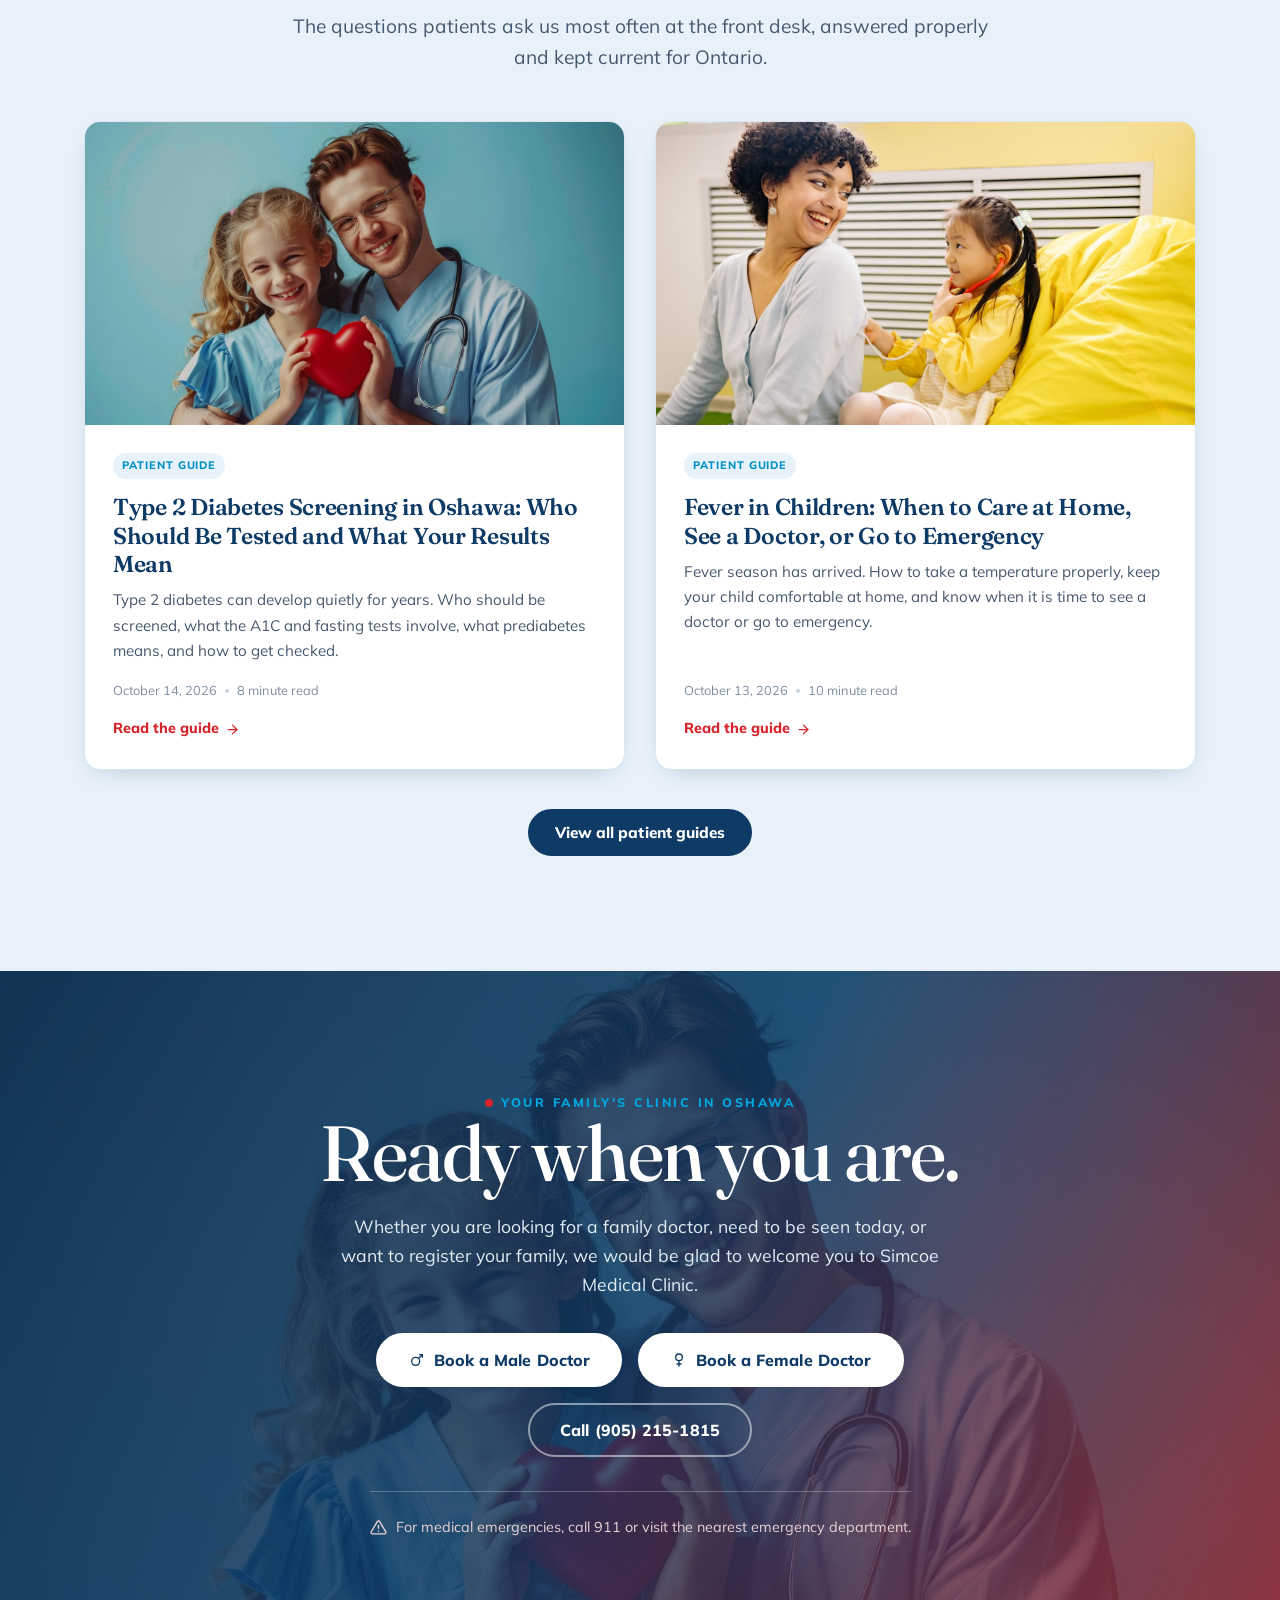
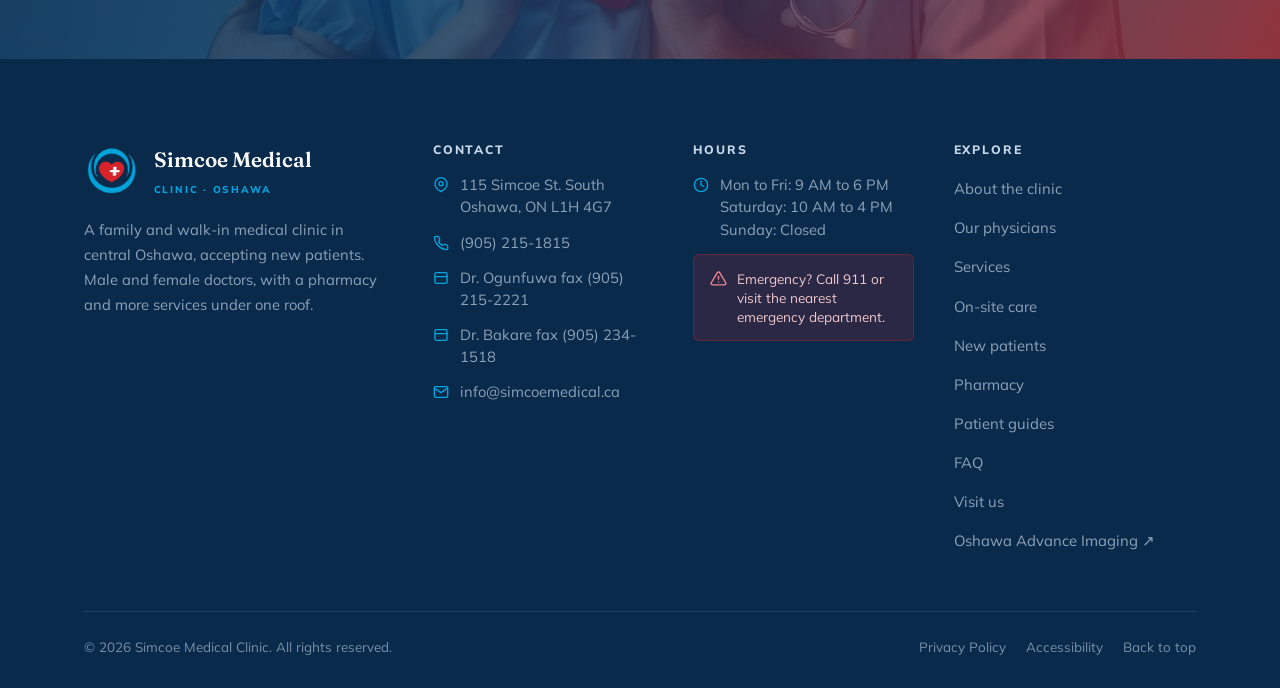
==== commit 64188bcc: "Add files via upload" ====
--- a/index.html
+++ b/index.html
@@ -539,26 +539,24 @@
     </div>
     <div class="post-grid">
       <article class="post-card reveal reveal-d1">
-        <a class="pc-media" href="flu-shot-fall-vaccines-oshawa-2026.html" tabindex="-1" aria-hidden="true"><img src="images/care.jpg" alt="" width="1400" height="935" loading="lazy" decoding="async"></a>
+        <a class="pc-media" href="type-2-diabetes-screening-oshawa.html" tabindex="-1" aria-hidden="true"><img src="images/heart.jpg" alt="" width="1500" height="841" loading="lazy" decoding="async"></a>
         <div class="pc-body">
           <span class="pc-tag">Patient Guide</span>
-          <h3><a href="flu-shot-fall-vaccines-oshawa-2026.html">Flu Shot, COVID-19 and RSV: Your Fall 2026 Vaccine Guide for Oshawa Families</a></h3>
-          <p>When Ontario&#x27;s free fall vaccines start, who should get the flu shot, COVID-19 and RSV, and where to get them in Oshawa.</p>
-          <div class="pc-foot"><time datetime="2026-09-16">September 16, 2026</time><span class="dot"></span><span>8 minute read</span></div>
-          <a class="pc-more" href="flu-shot-fall-vaccines-oshawa-2026.html">Read the guide <svg viewBox="0 0 24 24" fill="none" stroke="currentColor" stroke-width="2" stroke-linecap="round" stroke-linejoin="round"><line x1="5" y1="12" x2="19" y2="12"/><polyline points="12 5 19 12 12 19"/></svg></a>
+          <h3><a href="type-2-diabetes-screening-oshawa.html">Type 2 Diabetes Screening in Oshawa: Who Should Be Tested and What Your Results Mean</a></h3>
+          <p>Type 2 diabetes can develop quietly for years. Who should be screened, what the A1C and fasting tests involve, what prediabetes means, and how to get checked.</p>
+          <div class="pc-foot"><time datetime="2026-10-14">October 14, 2026</time><span class="dot"></span><span>8 minute read</span></div>
+          <a class="pc-more" href="type-2-diabetes-screening-oshawa.html">Read the guide <svg viewBox="0 0 24 24" fill="none" stroke="currentColor" stroke-width="2" stroke-linecap="round" stroke-linejoin="round"><line x1="5" y1="12" x2="19" y2="12"/><polyline points="12 5 19 12 12 19"/></svg></a>
         </div>
       </article>
       <article class="post-card reveal reveal-d2">
-        <a class="pc-media" href="newcomers-guide-health-care-ontario-oshawa.html" tabindex="-1" aria-hidden="true"><img src="images/family.jpg" alt="" width="1400" height="933" loading="lazy" decoding="async"></a>
+        <a class="pc-media" href="child-fever-when-to-see-a-doctor-oshawa.html" tabindex="-1" aria-hidden="true"><img src="images/welcome.jpg" alt="" width="1400" height="933" loading="lazy" decoding="async"></a>
         <div class="pc-body">
           <span class="pc-tag">Patient Guide</span>
-          <h3><a href="newcomers-guide-health-care-ontario-oshawa.html">A Newcomer&#x27;s Guide to Health Care in Ontario: Getting Started in Oshawa</a></h3>
-          <p>How OHIP works, how to get your health card, and where to go when you are sick. With a summary in Arabic.</p>
-          <div class="pc-foot"><time datetime="2026-09-08">September 8, 2026</time><span class="dot"></span><span>9 minute read</span></div>
-          <a class="pc-more" href="newcomers-guide-health-care-ontario-oshawa.html">Read the guide <svg viewBox="0 0 24 24" fill="none" stroke="currentColor" stroke-width="2" stroke-linecap="round" stroke-linejoin="round"><line x1="5" y1="12" x2="19" y2="12"/><polyline points="12 5 19 12 12 19"/></svg></a>
-        </div>
-      </article>
-    </div>
+          <h3><a href="child-fever-when-to-see-a-doctor-oshawa.html">Fever in Children: When to Care at Home, See a Doctor, or Go to Emergency</a></h3>
+          <p>Fever season has arrived. How to take a temperature properly, keep your child comfortable at home, and know when it is time to see a doctor or go to emergency.</p>
+          <div class="pc-foot"><time datetime="2026-10-13">October 13, 2026</time><span class="dot"></span><span>10 minute read</span></div>
+          <a class="pc-more" href="child-fever-when-to-see-a-doctor-oshawa.html">Read the guide <svg viewBox="0 0 24 24" fill="none" stroke="currentColor" stroke-width="2" stroke-linecap="round" stroke-linejoin="round"><line x1="5" y1="12" x2="19" y2="12"/><polyline points="12 5 19 12 12 19"/></svg></a>
+        </div>
       </article>
     </div>
     <div style="text-align:center;margin-top:clamp(28px,3vw,40px)">
